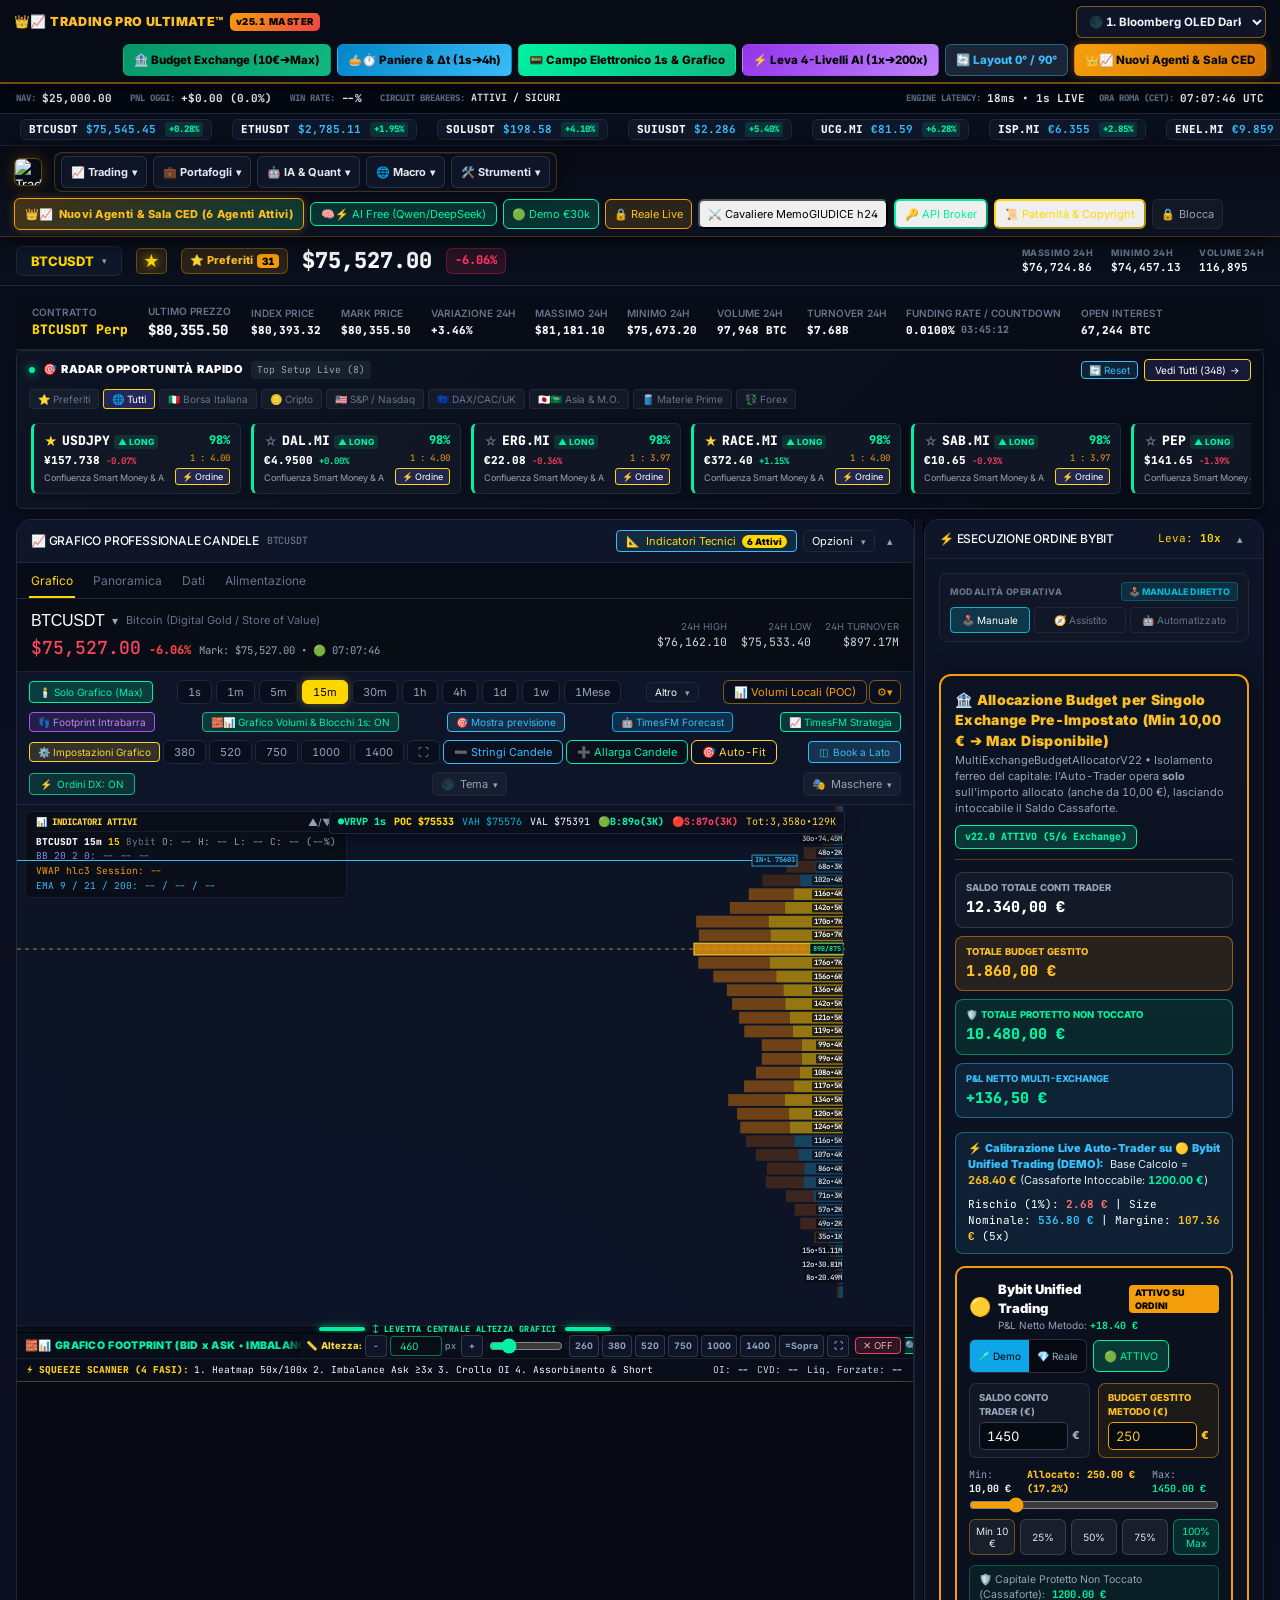
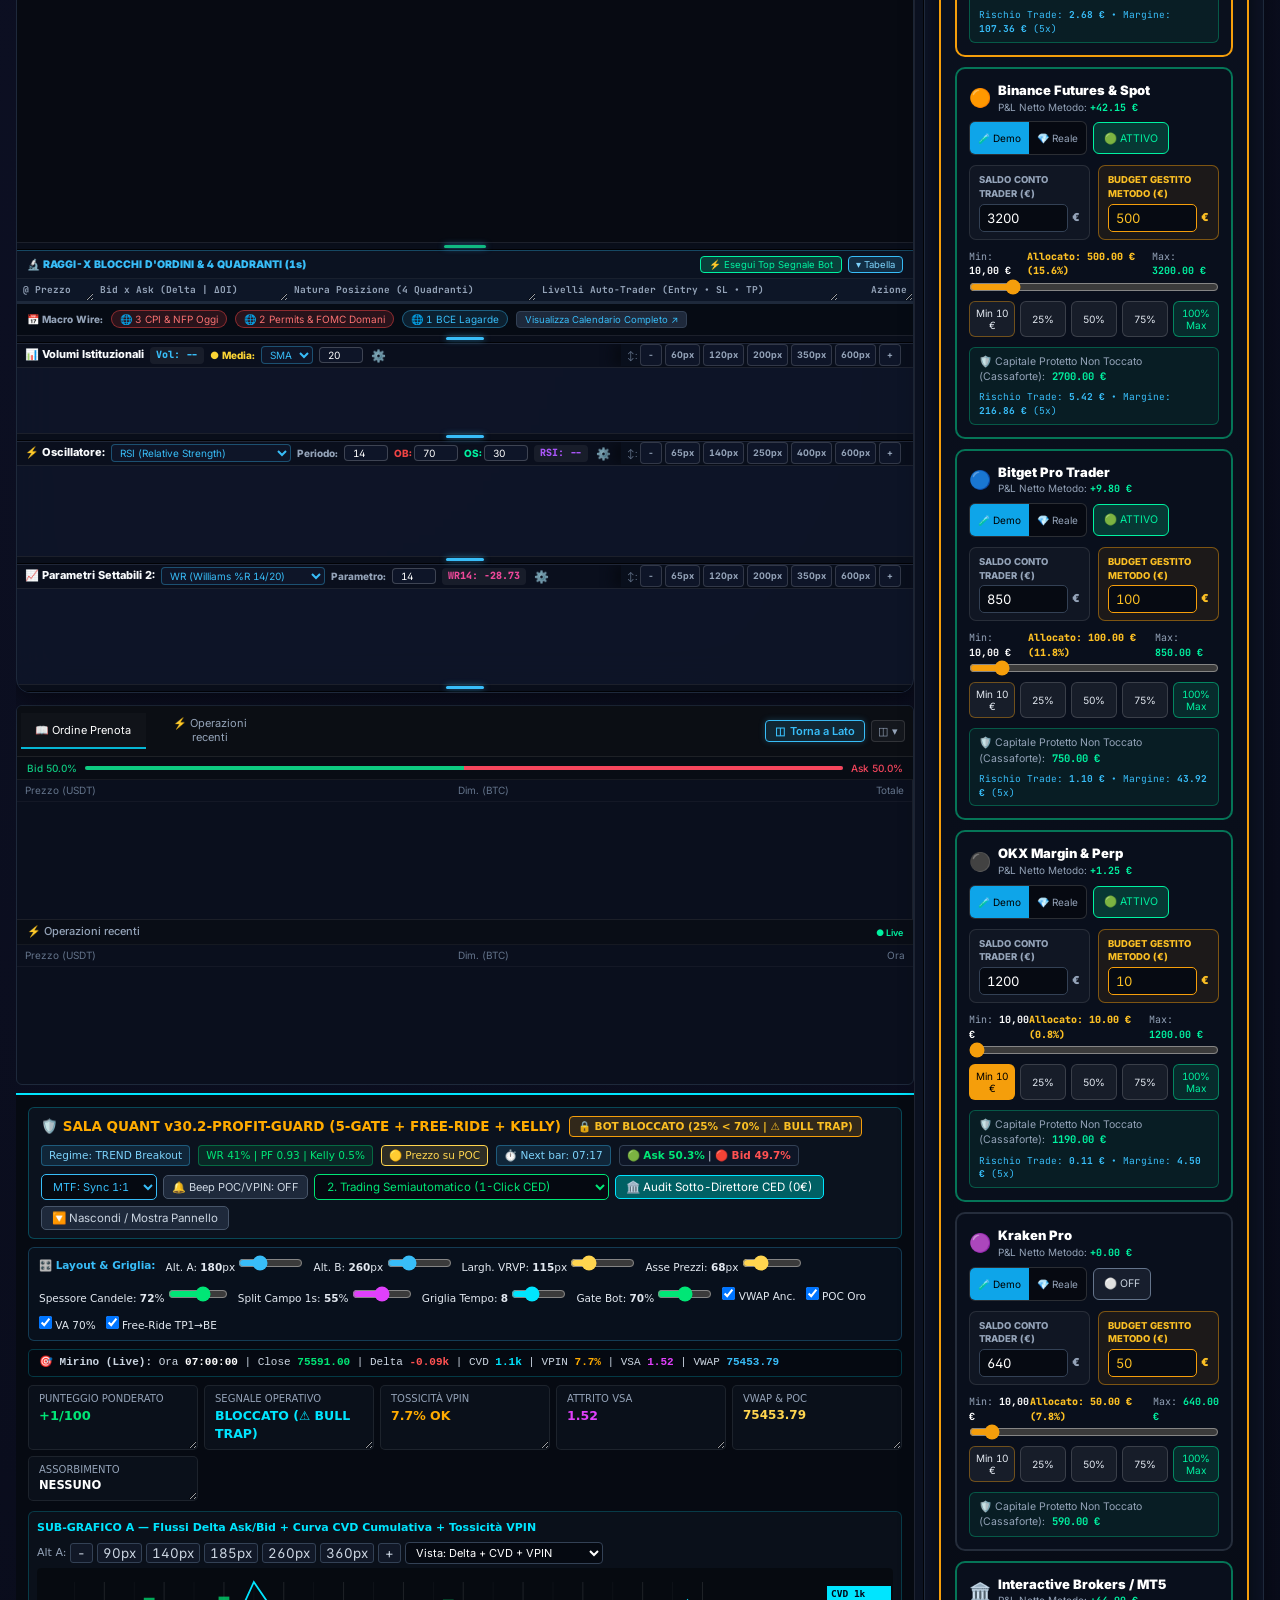
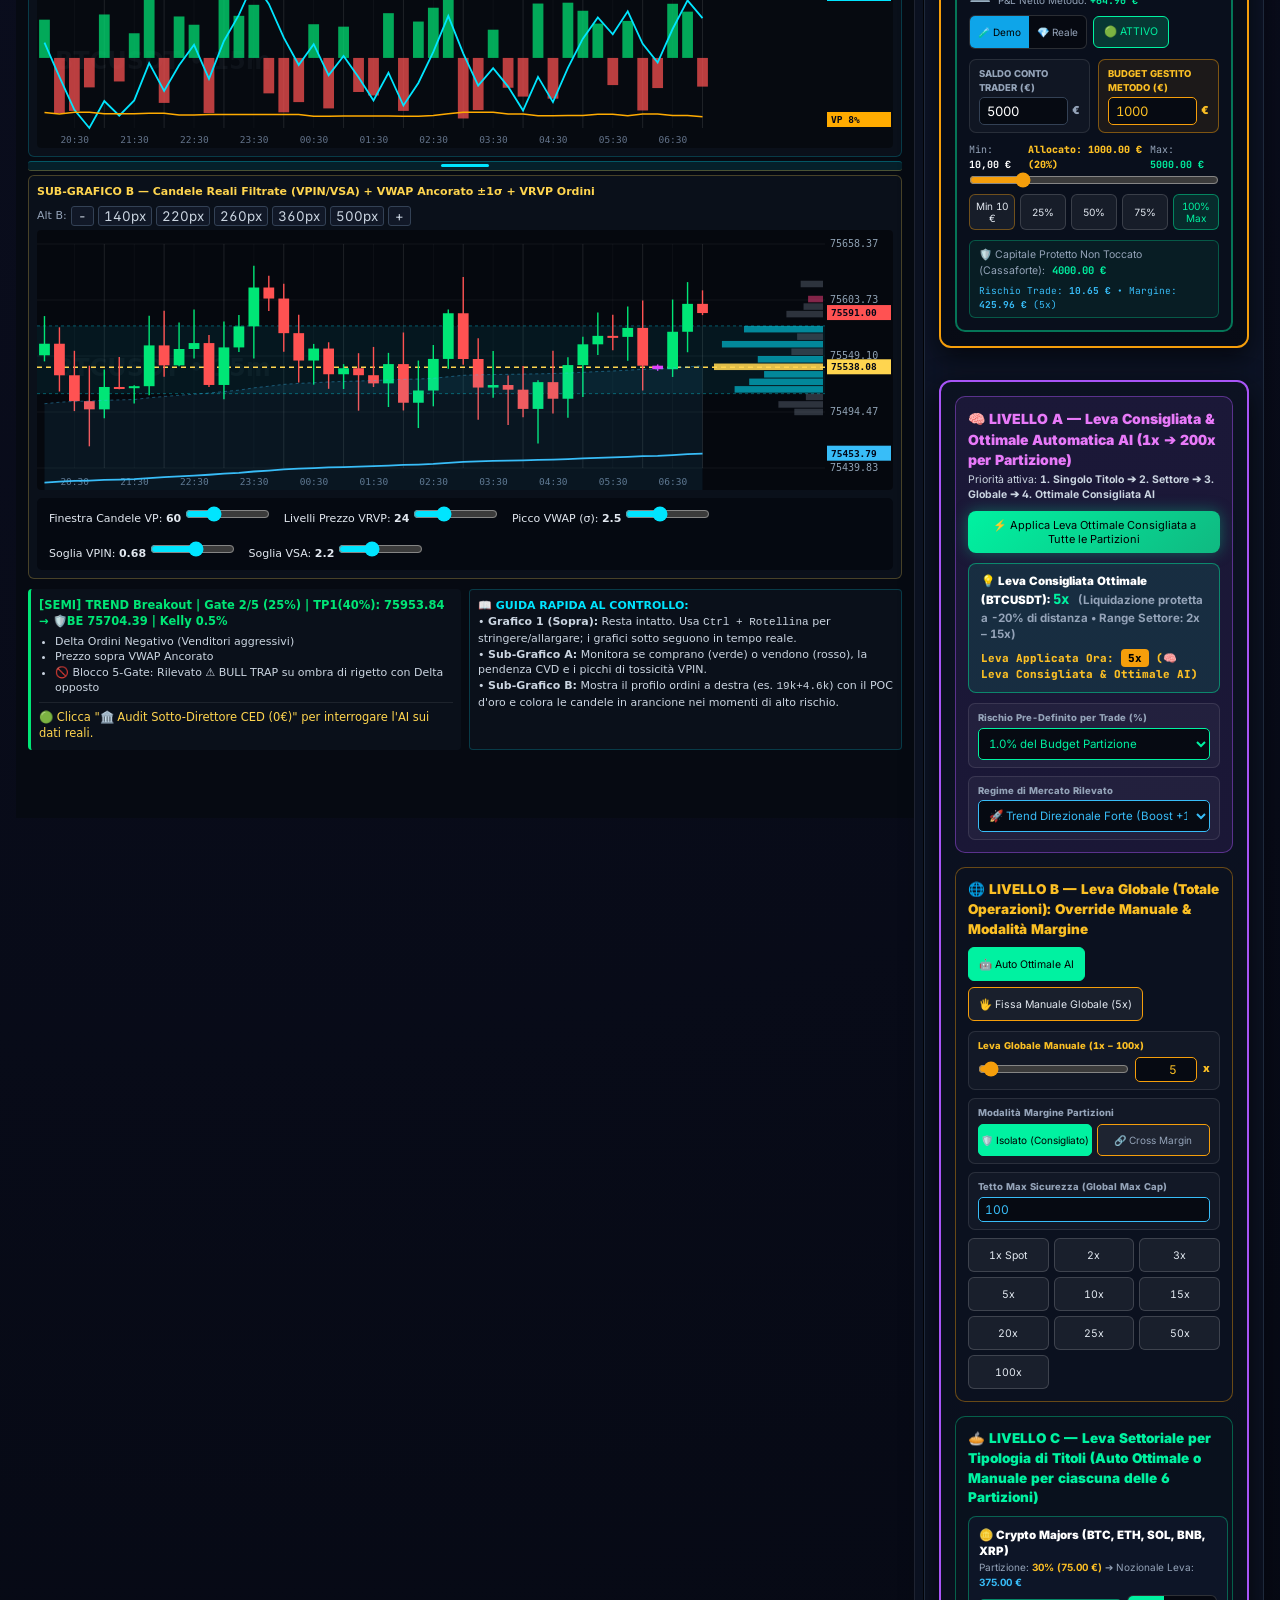
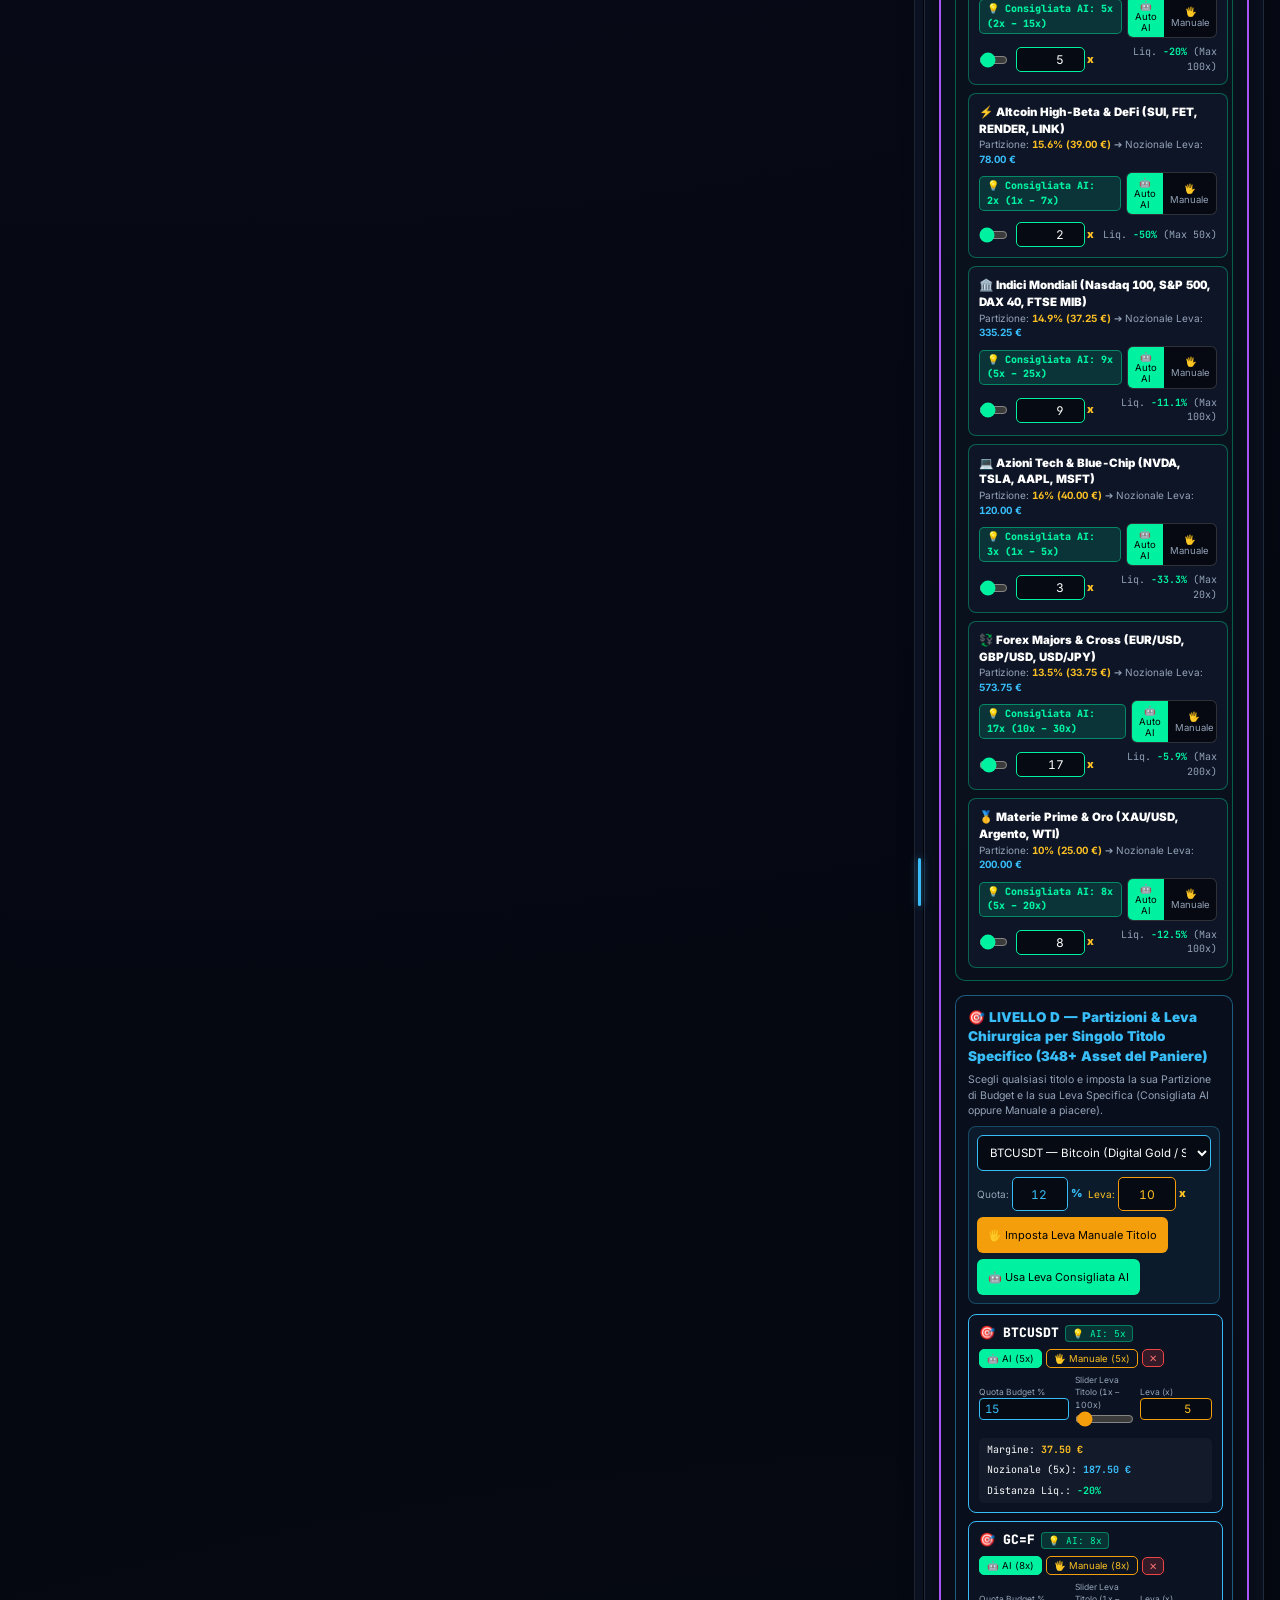
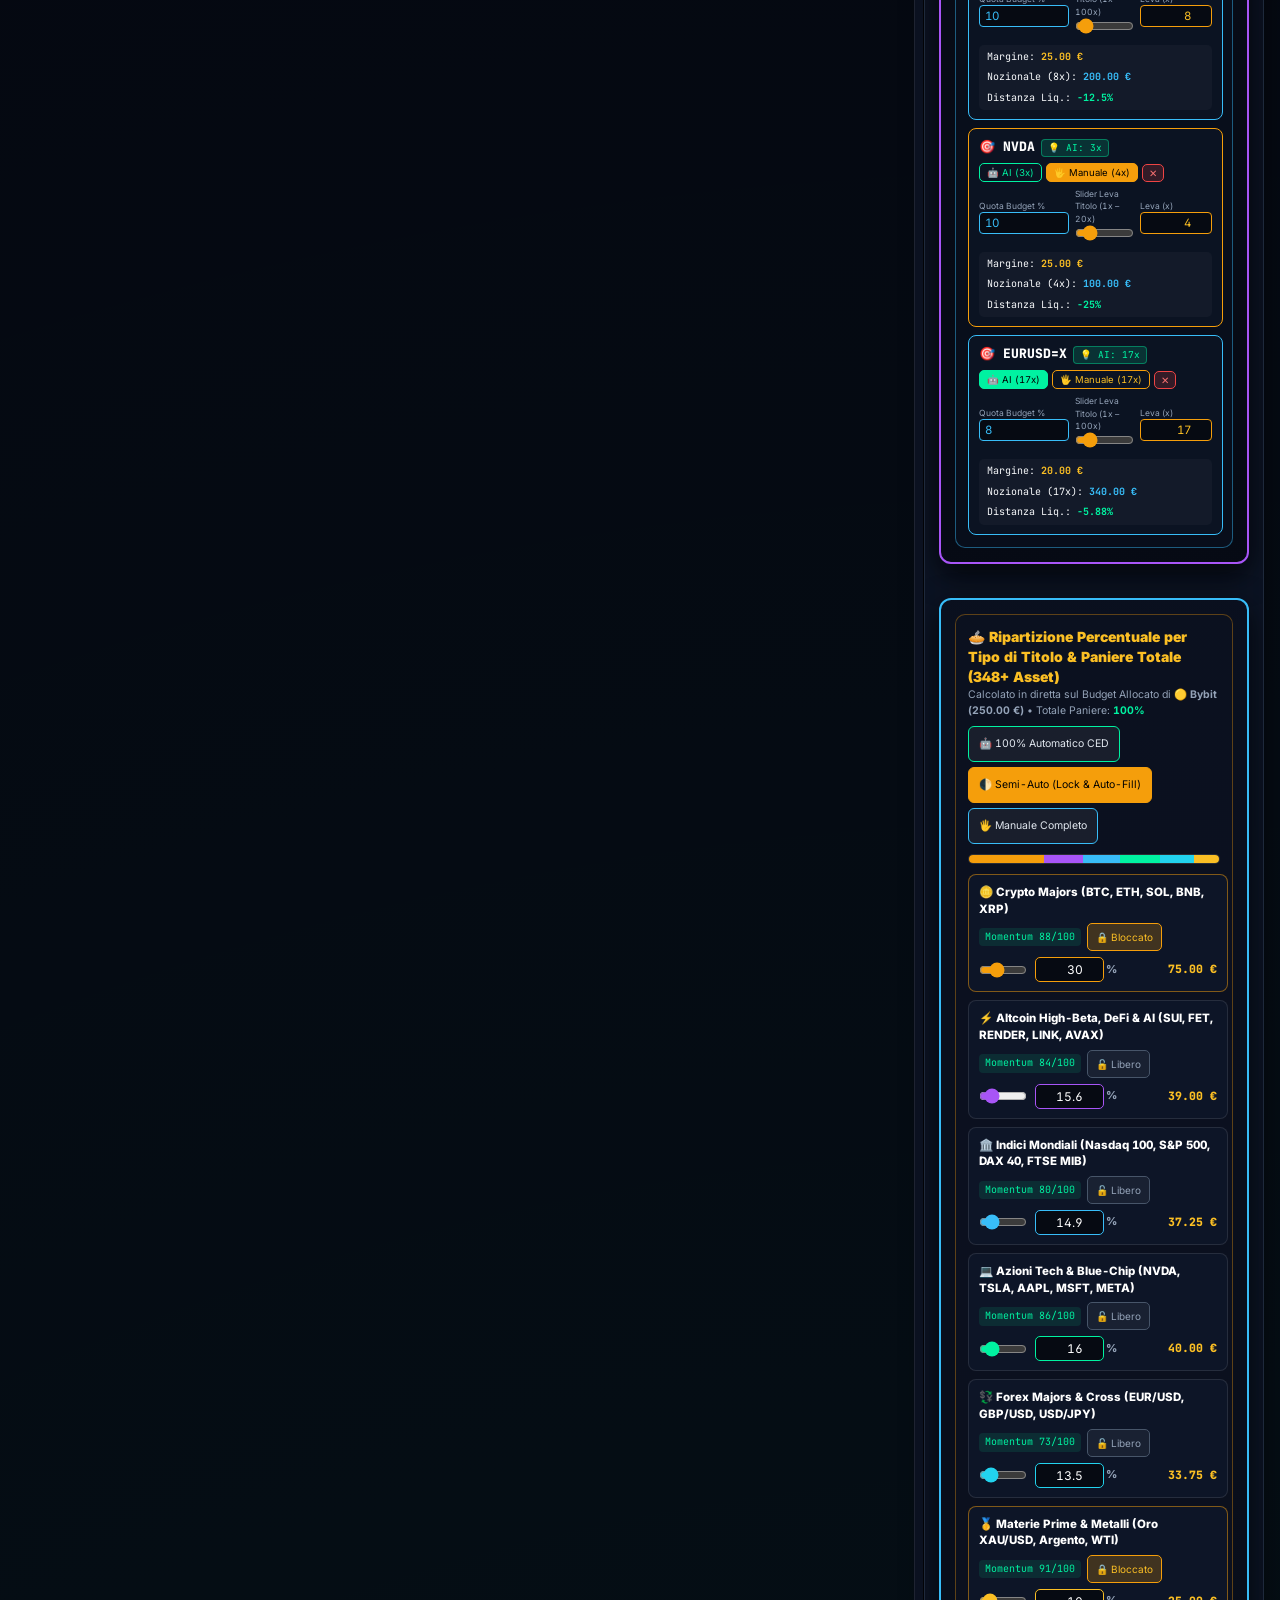
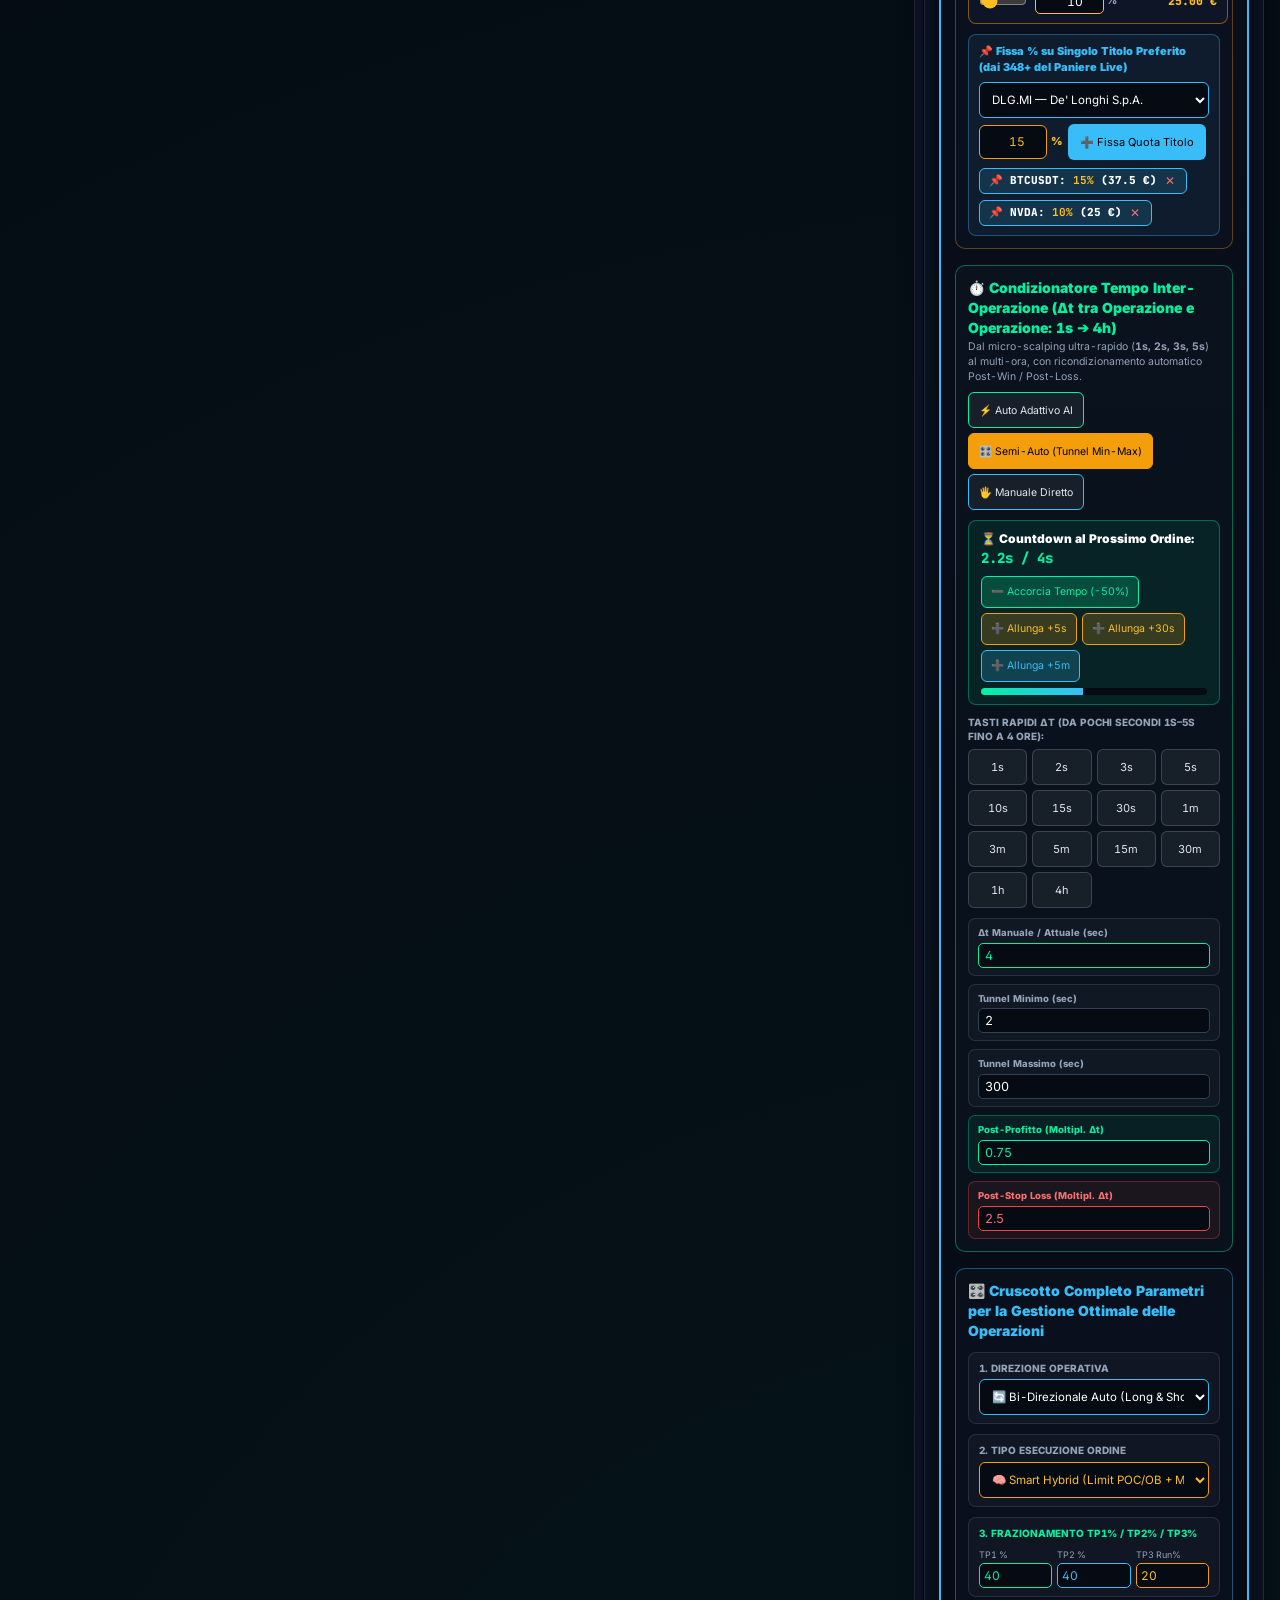
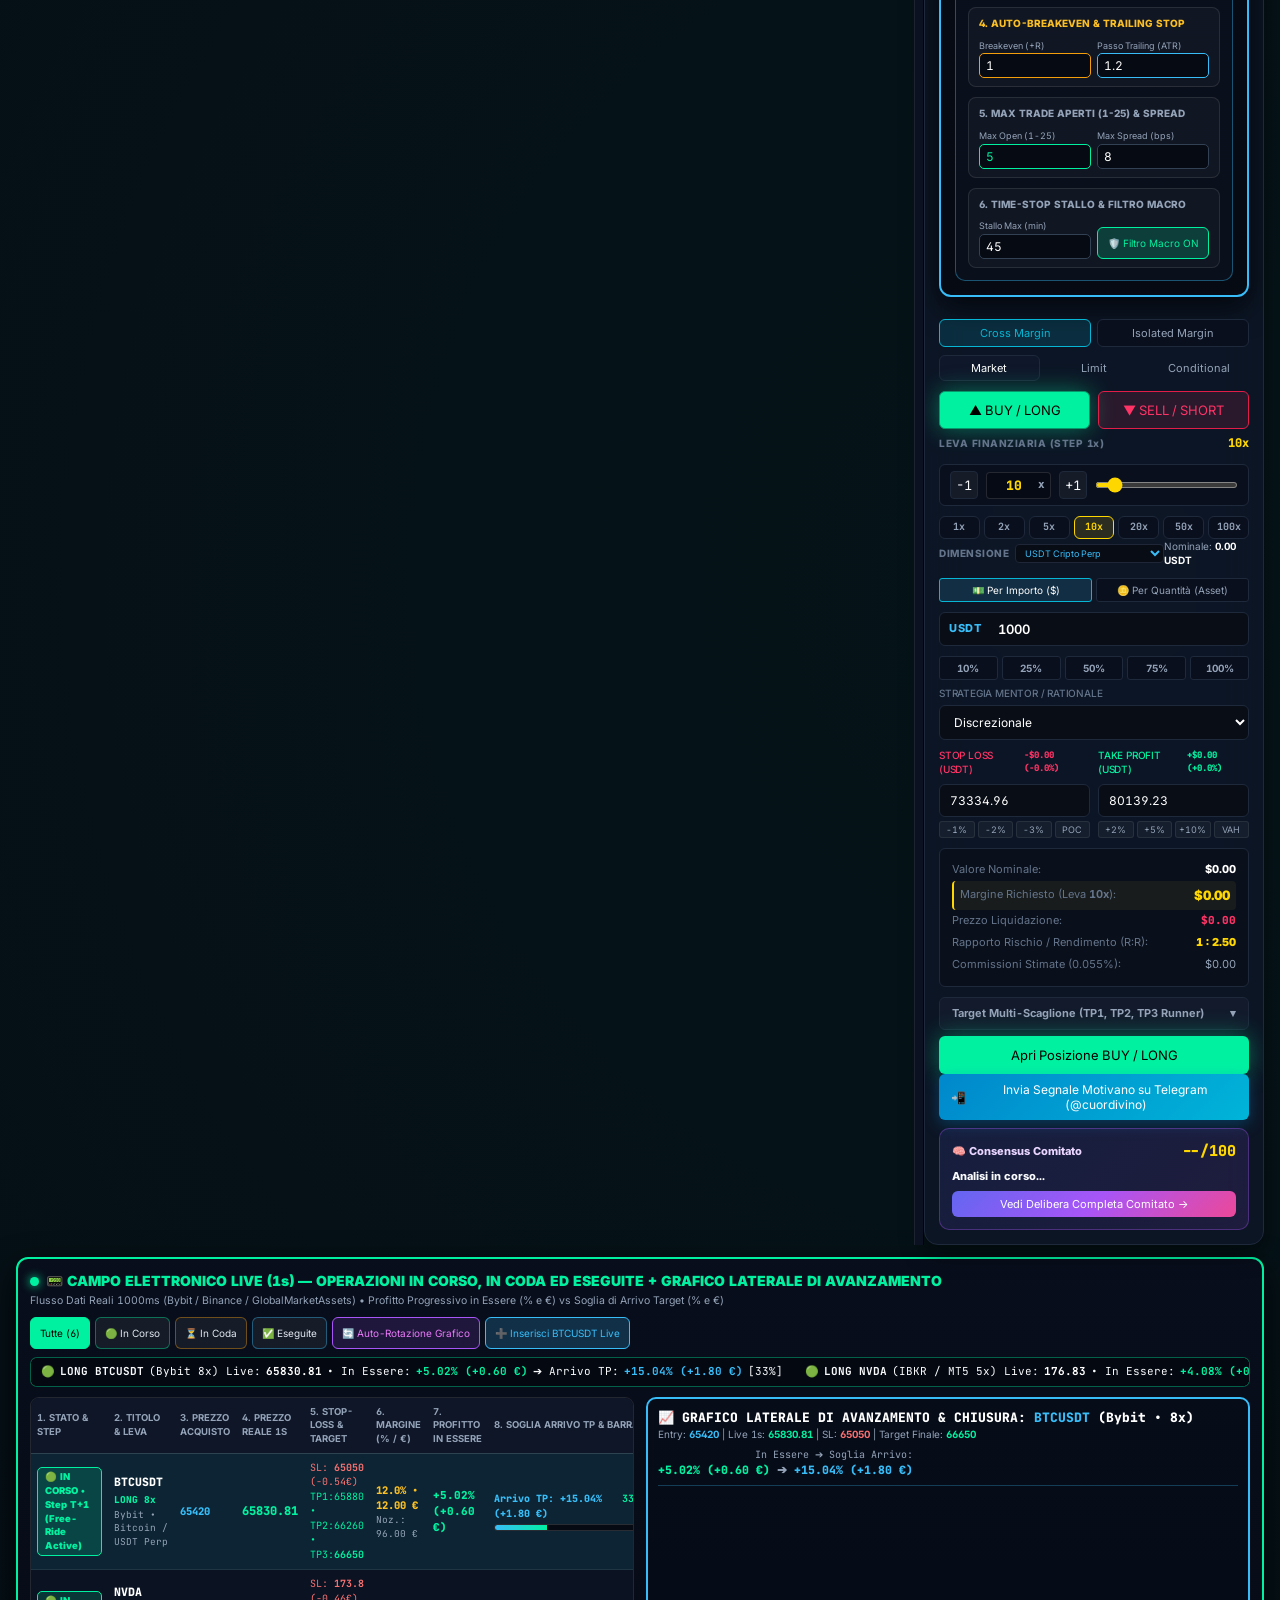
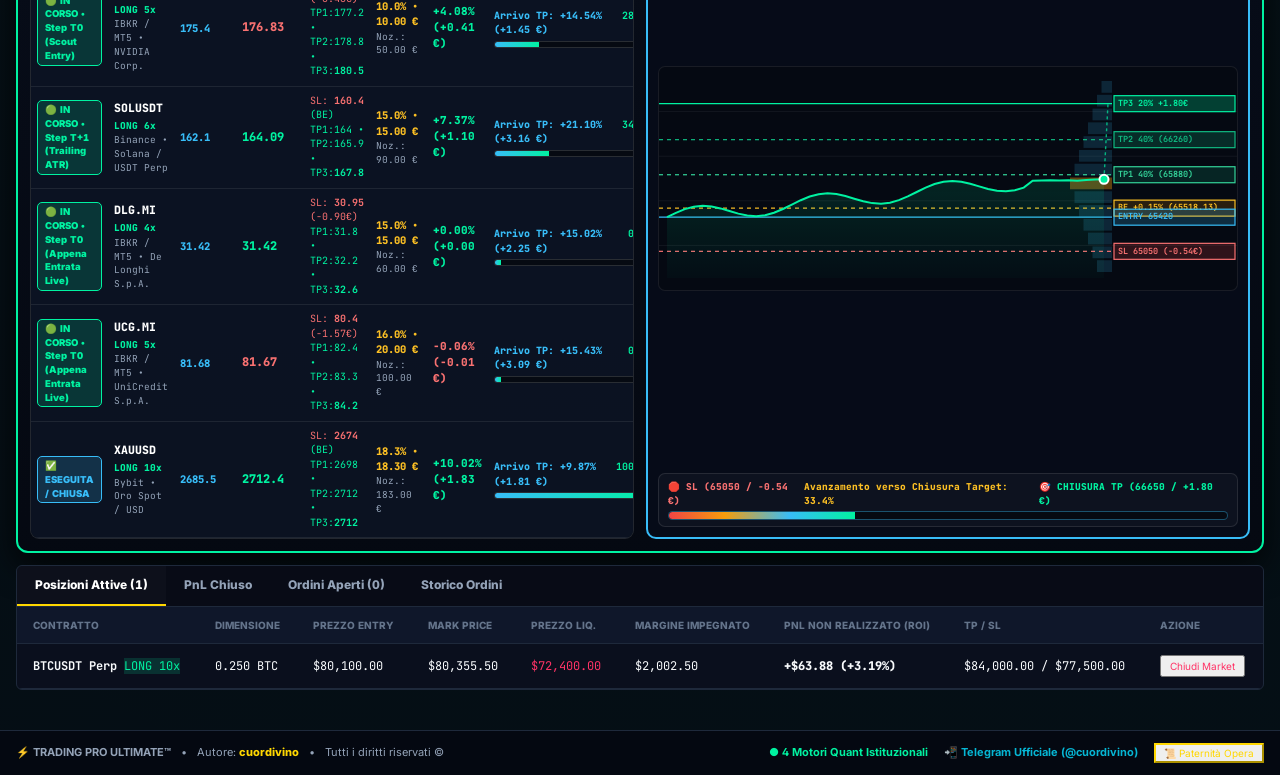
==== index.html @ c9cba276 "v30.8-zero-lag: Zero global window listeners, zero querySelectorAll, canvas alpha:false + Intersecti" ====
﻿<!DOCTYPE html>
<html lang="it">
<head>
  <meta charset="UTF-8">
  <meta name="viewport" content="width=device-width, initial-scale=1.0, maximum-scale=1.0, user-scalable=no, viewport-fit=cover">
  <title>Trading Pro Ultimate™ × cuordivino</title>
  <link rel="icon" type="image/png" sizes="512x512" href="favicon.png?v=2">
  <link rel="shortcut icon" href="favicon.ico?v=2">
  <link rel="apple-touch-icon" sizes="180x180" href="apple-touch-icon.png?v=2">
  <link rel="stylesheet" href="css/motionsites-skin.css?v=2">

  <!-- OpenGraph & Social Preview (MotionSites Cinematic) -->
  <meta property="og:title" content="Trading Pro Ultimate™ × cuordivino | Market Quantum Co-Pilot">
  <meta property="og:description" content="Piattaforma di Trading Istituzionale e Suite Quantistica con Consenso Multi-Agente IA. © La_mEnte_arDente">
  <meta property="og:image" content="og-banner-tradingpro-ultimate.png?v=2">
  <meta property="og:type" content="website">
  
  <!-- PWA & Mobile Meta Tags -->
  <meta name="apple-mobile-web-app-capable" content="yes">
  <meta name="apple-mobile-web-app-status-bar-style" content="black-translucent">
  <meta name="theme-color" content="#07090e">
  <meta name="robots" content="noindex, nofollow, noarchive, nosnippet">
  <meta name="googlebot" content="noindex, nofollow, noarchive, nosnippet">
  <meta http-equiv="Cache-Control" content="no-cache, no-store, must-revalidate">
  <meta http-equiv="Pragma" content="no-cache">
  <meta http-equiv="Expires" content="0">
  
  <!-- SAFE APP VERSION & PASSIVE CACHE PURGER (CRASH-FREE FOR SAFARI & WINDOWS 10) -->
  <script>
    (function() {
      var CURR_VERSION = '25.2.0';
      try {
        var savedVer = localStorage.getItem('TPU_APP_VERSION');
        if (savedVer !== CURR_VERSION) {
          localStorage.setItem('TPU_APP_VERSION', CURR_VERSION);
          try { sessionStorage.clear(); } catch(e){}
        }
      } catch(e) {}

      window.addEventListener('load', function() {
        if ('serviceWorker' in navigator) {
          navigator.serviceWorker.getRegistrations().then(function(regs) {
            for (var i = 0; i < regs.length; i++) {
              regs[i].unregister().catch(function(){});
            }
          }).catch(function(){});
        }
        if ('caches' in window) {
          caches.keys().then(function(names) {
            for (var i = 0; i < names.length; i++) {
              caches.delete(names[i]).catch(function(){});
            }
          }).catch(function(){});
        }
      });
    })();
  </script>

  <!-- Google Fonts: Inter & JetBrains Mono -->
  <link rel="preconnect" href="https://fonts.googleapis.com">
  <link rel="preconnect" href="https://fonts.gstatic.com" crossorigin>
  <link href="https://fonts.googleapis.com/css2?family=Inter:wght@400;500;600;700;800;900&family=JetBrains+Mono:wght@400;600;700;800&display=swap" rel="stylesheet">
  
  <!-- Lightweight Charts Standalone CDN -->
  <script src="https://unpkg.com/lightweight-charts@4.1.3/dist/lightweight-charts.standalone.production.js"></script>
  
  <!-- Terminal Stylesheet -->
  <link rel="stylesheet" href="css/terminal.css?v=29.3-chartfix">
  <link rel="stylesheet" href="css/master-suite.css?v=4">

  <link rel="stylesheet" href="css/supreme-suite.css">
  <link rel="stylesheet" href="css/portfolio.css">
  <link rel="stylesheet" href="css/news_newspaper.css">
  <link rel="stylesheet" href="css/cavaliere_memo.css">
  <link rel="stylesheet" href="css/responsive_11_rules.css?v=29.3-chartfix">
  <link rel="stylesheet" href="css/charts_3d_depth.css">
  <link rel="stylesheet" href="css/ced_v18_suite.css?v=29.3-chartfix">
</head>
<body>
  <!-- TOP MONITOR CONTROL BAR v18.0 (12 MONITOR THEMES + ERGONOMIC TOUCH-FIRST + 0°/90° LAYOUT) -->
  <div id="cbMonitorControlBarV18">
    <div class="cb-bar-left">
      <span class="cb-badge-title">👑📈 TRADING PRO ULTIMATE™</span>
      <span class="cb-badge-version">v25.1 MASTER</span>
    </div>
    <div class="cb-bar-center">
      <select id="tpuThemeSelectV18" class="cb-theme-select" onchange="window.TPUCEDMaster && window.TPUCEDMaster.applyTheme(this.value)" title="Seleziona Colore Monitor">
        <option value="1-obsidian-oled">🌑 1. Bloomberg OLED Dark</option>
        <option value="2-autocad-navy">📊 2. TradingView Navy</option>
        <option value="3-archiproducts-ivory">🏛️ 3. Financial Ivory (Chiaro)</option>
        <option value="4-sunlight-cantiere">☀️ 4. Outdoor Sole Diretto</option>
        <option value="5-studio-sage">🌲 5. Bullish Emerald Dark</option>
        <option value="6-blackrender-titanium">🔥 6. Wall Street Titanium</option>
        <option value="7-blueprint-cyan">📘 7. Quant Cyan Desk</option>
        <option value="8-luxury-burgundy">🍷 8. Hedge Fund Burgundy & Gold</option>
        <option value="9-nordic-daylight">🧊 9. Institutional Daylight</option>
        <option value="10-matrix-terminal">🟢 10. Matrix Algo Terminal</option>
        <option value="11-cyber-neon">🟣 11. DeFi Cyber Neon</option>
        <option value="12-sepia-eyecare">📜 12. Il Sole Sepia (Riposo)</option>
      </select>
      <div class="cb-swatches-wrap">
        <button type="button" class="cb-swatch-btn active" data-theme="1-obsidian-oled" style="background:#060913; border-color:#f59e0b;" onclick="window.TPUCEDMaster && window.TPUCEDMaster.applyTheme('1-obsidian-oled')" title="Bloomberg OLED Dark">🌑</button>
        <button type="button" class="cb-swatch-btn" data-theme="2-autocad-navy" style="background:#071326; border-color:#00f5d4;" onclick="window.TPUCEDMaster && window.TPUCEDMaster.applyTheme('2-autocad-navy')" title="TradingView Navy">📊</button>
        <button type="button" class="cb-swatch-btn" data-theme="3-archiproducts-ivory" style="background:#f6f3ec; border-color:#b45309;" onclick="window.TPUCEDMaster && window.TPUCEDMaster.applyTheme('3-archiproducts-ivory')" title="Financial Ivory">🏛️</button>
        <button type="button" class="cb-swatch-btn" data-theme="4-sunlight-cantiere" style="background:#ffffff; border-color:#000000;" onclick="window.TPUCEDMaster && window.TPUCEDMaster.applyTheme('4-sunlight-cantiere')" title="Outdoor Sole Diretto">☀️</button>
        <button type="button" class="cb-swatch-btn" data-theme="5-studio-sage" style="background:#091917; border-color:#10b981;" onclick="window.TPUCEDMaster && window.TPUCEDMaster.applyTheme('5-studio-sage')" title="Bullish Emerald Dark">🌲</button>
        <button type="button" class="cb-swatch-btn" data-theme="6-blackrender-titanium" style="background:#121214; border-color:#ff6b00;" onclick="window.TPUCEDMaster && window.TPUCEDMaster.applyTheme('6-blackrender-titanium')" title="Wall Street Titanium">🔥</button>
        <button type="button" class="cb-swatch-btn" data-theme="7-blueprint-cyan" style="background:#002b49; border-color:#38bdf8;" onclick="window.TPUCEDMaster && window.TPUCEDMaster.applyTheme('7-blueprint-cyan')" title="Quant Cyan Desk">📘</button>
        <button type="button" class="cb-swatch-btn" data-theme="8-luxury-burgundy" style="background:#1a0910; border-color:#fcd34d;" onclick="window.TPUCEDMaster && window.TPUCEDMaster.applyTheme('8-luxury-burgundy')" title="Hedge Fund Burgundy">🍷</button>
        <button type="button" class="cb-swatch-btn" data-theme="9-nordic-daylight" style="background:#e2e8f0; border-color:#1d4ed8;" onclick="window.TPUCEDMaster && window.TPUCEDMaster.applyTheme('9-nordic-daylight')" title="Institutional Daylight">🧊</button>
        <button type="button" class="cb-swatch-btn" data-theme="10-matrix-terminal" style="background:#020b05; border-color:#22c55e;" onclick="window.TPUCEDMaster && window.TPUCEDMaster.applyTheme('10-matrix-terminal')" title="Matrix Algo Terminal">🟢</button>
        <button type="button" class="cb-swatch-btn" data-theme="11-cyber-neon" style="background:#0d051a; border-color:#e879f9;" onclick="window.TPUCEDMaster && window.TPUCEDMaster.applyTheme('11-cyber-neon')" title="DeFi Cyber Neon">🟣</button>
        <button type="button" class="cb-swatch-btn" data-theme="12-sepia-eyecare" style="background:#f3ead6; border-color:#9a3412;" onclick="window.TPUCEDMaster && window.TPUCEDMaster.applyTheme('12-sepia-eyecare')" title="Il Sole Sepia">📜</button>
      </div>
    </div>
    <div class="cb-bar-right">
      <button type="button" class="cb-btn" style="background:linear-gradient(135deg,#059669,#10b981); color:#000; font-weight:900; border:1px solid #34d399;" onclick="window.MultiExchangeAllocator && window.MultiExchangeAllocator.openModal()" title="Allocazione Budget per Singolo Exchange Pre-Impostato (Min 10,00 € ➔ Max Disponibile)">
        🏦 Budget Exchange (10€➔Max)
      </button>
      <button type="button" class="cb-btn" style="background:linear-gradient(135deg,#0284c7,#38bdf8); color:#000; font-weight:900; border:1px solid #7dd3fc;" onclick="window.BasketTimingEngineV23 && window.BasketTimingEngineV23.openModal()" title="Ripartizione % Paniere 348+ Titoli & Condizionatore Tempo Inter-Operazione (1s➔4h)">
        🥧⏱️ Paniere &amp; Δt (1s➔4h)
      </button>
      <button type="button" class="cb-btn" style="background:linear-gradient(135deg,#00f2a1,#10b981); color:#000; font-weight:900; border:1px solid #34d399;" onclick="window.RealTimeLedgerV25 && window.RealTimeLedgerV25.openModal()" title="Campo Elettronico 1s (In Corso, In Coda, Eseguite) + Grafico Laterale di Avanzamento">
        📟 Campo Elettronico 1s &amp; Grafico
      </button>
      <button type="button" class="cb-btn" style="background:linear-gradient(135deg,#9333ea,#c084fc); color:#000; font-weight:900; border:1px solid #e879f9;" onclick="window.LeverageMatrixV24 && window.LeverageMatrixV24.openModal()" title="Matrice Gerarchica Leva a 4 Livelli (Ottimale AI / Globale / Settoriale / Singolo Titolo)">
        ⚡ Leva 4-Livelli AI (1x➔200x)
      </button>
      <button type="button" id="btnLayoutToggleV18" class="cb-btn cb-btn-layout" onclick="window.TPUCEDMaster && window.TPUCEDMaster.toggleOrientationLayout()" title="Cambia layout 0° Dritto / 90° Split-Screen">
        🔄 Layout 0° / 90°
      </button>
      <button type="button" class="cb-btn cb-btn-ced" onclick="switchMainTab('tab-ced-command-room')" title="Apri Sala Comando CED e 6 Agenti">
        👑📈 Nuovi Agenti & Sala CED
      </button>
    </div>
  </div>


  <!-- GATEKEEPER SECURITY OVERLAY (PROTEZIONE ACCESSO CON PASSWORD) -->
  <div id="terminal-gatekeeper" class="gatekeeper-overlay" style="display:none !important;">
    <div class="gatekeeper-card">
      <div id="gk-institutional-logo" style="text-align:center; margin-bottom:18px;">
        <img src="assets/tradingpro_institutional_logo.jpg" alt="Trading Pro Ultimate Institutional Logo" style="width:100%; max-width:280px; border-radius:10px; border:1px solid rgba(245,158,11,0.35); box-shadow:0 8px 24px rgba(0,0,0,0.6), 0 0 20px rgba(245,158,11,0.25);">
      </div>
      <div class="gatekeeper-shield-icon">
        <div class="shield-halo"></div>
        <span>🔒</span>
      </div>

      <div class="gatekeeper-brand">
        <div class="gk-title">TRADING PRO <span class="accent-pro">ULTIMATE™</span></div>
        <div class="gk-author">© by cuordivino — Accesso Riservato</div>
      </div>

      <div class="gk-badge">TERMINALE AD ACCESSO PROTETTO</div>

      <p class="gk-desc">
        Questa piattaforma contiene algoritmi quantitativi proprietari, motori di trading e comitati decisionali riservati. Inserisci la password di autorizzazione fornita dall'amministratore per accedere.
      </p>

      <div class="gk-form">
        <div class="gk-input-wrapper">
          <input type="password" id="gatekeeper-pwd" class="gk-input" placeholder="Inserisci Password di Accesso..." autofocus onkeydown="if(event.key==='Enter') verifyTerminalPassword()">
          <button type="button" class="gk-eye-btn" onclick="toggleGatekeeperPwdVisibility()" title="Mostra/Nascondi Password">👁️</button>
        </div>

        <div class="gk-remember-row">
          <label class="gk-checkbox-label">
            <input type="checkbox" id="gk-remember-device" checked>
            <span>Ricorda questo dispositivo (7 giorni)</span>
          </label>
        </div>

        <div id="gk-error-msg" class="gk-error-banner" style="display:none;">
          ⚠️ Accesso Negato: Password non valida o non autorizzata.
        </div>

        <button type="button" class="gk-submit-btn" onclick="verifyTerminalPassword()">
          <span>Sblocca Terminale Quantitativo</span>
          <span>→</span>
        </button>

        <div class="gk-footer-note">
          Richiesta credenziali: Contattare <b>@cuordivino</b> su Telegram
        </div>
      </div>
    </div>
  </div>

  <!-- TOP INSTITUTIONAL TELEMETRY BAR -->
  <div class="top-telemetry-bar">
    <div class="telemetry-left">
      <div class="tele-metric">
        <span class="lbl">NAV:</span>
        <span class="val" id="tele-nav-val">$25,000.00</span>
      </div>
      <div class="tele-metric">
        <span class="lbl">PnL Oggi:</span>
        <span class="val text-green" id="tele-pnl-val">+$0.00 (0.0%)</span>
      </div>
      <div class="tele-metric">
        <span class="lbl">Win Rate:</span>
        <span class="val text-accent" id="tele-winrate-val">--%</span>
      </div>
      <div class="tele-metric">
        <span class="lbl">Circuit Breakers:</span>
        <span class="val text-green" style="font-size:10px">ATTIVI / SICURI</span>
      </div>
    </div>

    <div class="telemetry-right" style="display:flex; align-items:center; gap:14px;">
      <div class="tele-metric">
        <span class="lbl">Engine Latency:</span>
        <span class="val text-green" id="tele-latency-val">24ms</span>
      </div>
      <div class="tele-metric">
        <span class="lbl">Ora Roma (CET):</span>
        <span class="val text-green" id="tele-clock-val" style="font-weight:700">--:--:--</span>
      </div>
    </div>
  </div>

  <!-- TICKER MARQUEE TAPE -->
  <div class="ticker-tape-wrapper">
    <div class="ticker-tape-track" id="ticker-tape-container">
      <!-- Injected via app.js -->
    </div>
  </div>

  <!-- NAVIGATION HEADER -->
  <header class="terminal-header">
    <div class="brand-box" onclick="switchMainTab('tab-terminal')">
      <img src="assets/tradingpro_institutional_logo.jpg" alt="Trading Pro Ultimate Logo" class="institutional-site-logo">
      <div class="brand-text-wrap">
        <div class="brand-title">
          <span>⚡ TRADING<span class="accent-pro">PRO</span> ULTIMATE™</span>
          <span class="brand-author-badge">© by cuordivino</span>
        </div>
        <div class="brand-subtitle">
          TUTTI I DIRITTI RISERVATI • QUANT INSTITUTIONAL TERMINAL
        </div>
      </div>
    </div>

    <!-- CATEGORIZED CHAPTERS DROPDOWN NAVIGATION ("MENU A TENDINE DEI CAPITOLI") -->
    <nav class="chapters-nav-desktop">
      <!-- 1. Trading & Terminale -->
      <div class="chapter-dropdown">
        <button class="chapter-dropdown-btn" type="button">
          <span>📈 Trading</span>
          <span class="chevron">▾</span>
        </button>
        <div class="chapter-dropdown-menu">
          <button class="chapter-dropdown-item active" onclick="switchMainTab('tab-terminal')">📈 Terminale Principale &amp; Candele</button>
          <button class="chapter-dropdown-item" onclick="switchMainTab('tab-sizer')">📐 Position Sizer &amp; Calcolatore Rischio</button>
          <button class="chapter-dropdown-item" onclick="if(window.ApiManager) ApiManager.openModal()">🔑 Connettori API Broker (Fineco/IBKR/Bybit)</button>
        </div>
      </div>

      <!-- 2. Portafoglio & Conti -->
      <div class="chapter-dropdown">
        <button class="chapter-dropdown-btn" type="button" style="border-color:rgba(0,242,161,0.4); color:#00f2a1;">
          <span>💼 Portafogli</span>
          <span class="chevron">▾</span>
        </button>
        <div class="chapter-dropdown-menu">
          <button class="chapter-dropdown-item" onclick="switchMainTab('tab-portfolio-manager'); if(window.PortfolioEngine) PortfolioEngine.renderPortfolioSector();">💼 Gestione Portafoglio (Demo €30k &amp; Reale)</button>
          <button class="chapter-dropdown-item" onclick="switchMainTab('tab-model-portfolios')">📊 Portafogli Modello &amp; Gestiti (IA)</button>
          <button class="chapter-dropdown-item" onclick="if(window.PortfolioEngine) PortfolioEngine.openPortfolioSector('demo')">🟢 Conto Demo Istituzionale €30,000</button>
          <button class="chapter-dropdown-item" onclick="if(window.PortfolioEngine) PortfolioEngine.openPortfolioSector('live')">🔒 Conto Reale Multi-Broker Live</button>
        </div>
      </div>

      <!-- 3. Intelligenza Artificiale & Quant -->
      <div class="chapter-dropdown">
        <button class="chapter-dropdown-btn" type="button" style="border-color:rgba(245,158,11,0.4); color:#fbbf24;">
          <span>🤖 IA &amp; Quant</span>
          <span class="chevron">▾</span>
        </button>
        <div class="chapter-dropdown-menu">
          <button class="chapter-dropdown-item" onclick="if(window.CavaliereMemoEngine) CavaliereMemoEngine.openModal();" style="color:#fbbf24; font-weight:800;">⚔️ Cavaliere Memo (Giudice Attivo h24)</button>
          <button class="chapter-dropdown-item" onclick="switchMainTab('tab-marketing-erp')" style="color:#fbbf24; font-weight:800;">📈 Apex-CEO IA &amp; Marketing ERP</button>
          <button class="chapter-dropdown-item" onclick="switchMainTab('tab-supreme-suite')">🤖 Supreme Suite &amp; 5 Agenti Autonomi</button>
          <button class="chapter-dropdown-item" onclick="if(window.TimesFMEngine) TimesFMEngine.openStrategyModal()">⚡ Google TimesFM Forecast &amp; Strategia</button>
          <button class="chapter-dropdown-item" onclick="switchMainTab('tab-casario-quant')">⚡ Suite Quantaste Casario Completa</button>
          <button class="chapter-dropdown-item" onclick="switchMainTab('tab-quant')">🤖 4 Motori Quant Istituzionali</button>
        </div>
      </div>

      <!-- 4. Macro Intelligence & Screener -->
      <div class="chapter-dropdown">
        <button class="chapter-dropdown-btn" type="button" style="border-color:rgba(56,189,248,0.4); color:#38bdf8;">
          <span>🌐 Macro</span>
          <span class="chevron">▾</span>
        </button>
        <div class="chapter-dropdown-menu">
          <button class="chapter-dropdown-item" onclick="switchMainTab('tab-macro-radar')">🌐 Panoramica Macro &amp; Radar Screener</button>
          <button class="chapter-dropdown-item" onclick="switchMainTab('tab-scanner')">🎯 Radar Opportunità Rapido</button>
          <button class="chapter-dropdown-item" onclick="switchMainTab('tab-consensus')">🧠 Comitato Investitori IA</button>
          <button class="chapter-dropdown-item" onclick="switchMainTab('tab-rotation')">🔄 Rotazione Settoriale</button>
          <button class="chapter-dropdown-item" onclick="switchMainTab('tab-optimal')">🎯 Posizioni Ottimali &amp; Auto-Pilot</button>
        </div>
      </div>

      <!-- 5. Strumenti & Registri -->
      <div class="chapter-dropdown">
        <button class="chapter-dropdown-btn" type="button">
          <span>🛠️ Strumenti</span>
          <span class="chevron">▾</span>
        </button>
        <div class="chapter-dropdown-menu">
          <button class="chapter-dropdown-item" onclick="switchMainTab('tab-hub')">📚 Hub 63 Skills Quant</button>
          <button class="chapter-dropdown-item" onclick="switchMainTab('tab-journal')">📓 Diario di Trading &amp; Journal</button>
          <button class="chapter-dropdown-item" onclick="switchMainTab('tab-alerts')">🔔 Allarmi Istituzionali</button>
          <button class="chapter-dropdown-item" onclick="switchMainTab('tab-chat')">💬 Chat Grandi Maestri</button>
          <button class="chapter-dropdown-item" onclick="openCopyrightModal()">📜 Paternità, Copyright &amp; Marchi</button>
          <button class="chapter-dropdown-item" onclick="switchMainTab('tab-settings')">⚙️ Impostazioni Terminale</button>
        </div>
      </div>
    </nav>

    <!-- MAIN NAV TABS -->
    <nav class="nav-tabs-container">
      <button class="tab-nav-btn active" data-tab="tab-terminal" onclick="switchMainTab('tab-terminal', this)">
        <span>📈</span> Terminale
      </button>
      <button class="tab-nav-btn ai-glow highlight-portfolio-nav" data-tab="tab-portfolio-manager" onclick="switchMainTab('tab-portfolio-manager', this); if(window.PortfolioEngine) PortfolioEngine.renderPortfolioSector();" style="border-color:#00f2a1; color:#00f2a1; font-weight:800; background:rgba(0, 242, 161, 0.15); box-shadow:0 0 14px rgba(0, 242, 161, 0.4);">
        <span>💼</span> Gestione Portafoglio (Demo & Reale)
      </button>
      <button class="tab-nav-btn ai-glow highlight-portfolio-nav" data-tab="tab-supreme-suite" onclick="switchMainTab('tab-supreme-suite', this)" style="border-color:#f59e0b; color:#fbbf24; font-weight:800; background:rgba(245, 158, 11, 0.14); box-shadow:0 0 12px rgba(245, 158, 11, 0.35);">
        <span>🤖</span> Supreme Suite & 5 Agenti IA
      </button>
            <button class="tab-nav-btn ai-glow highlight-portfolio-nav" data-tab="tab-market-quantum" onclick="switchMainTab('tab-market-quantum', this); if(window.MarketQuantumEngine) MarketQuantumEngine.renderCockpit();" style="border-color:#06b6d4; color:#06b6d4; font-weight:800; background:rgba(6, 182, 212, 0.12); box-shadow:0 0 12px rgba(6, 182, 212, 0.35);">
        <span>⚡</span> Market Quantum Co-Pilot
      </button>
<button class="tab-nav-btn ai-glow highlight-portfolio-nav" data-tab="tab-model-portfolios" onclick="switchMainTab('tab-model-portfolios', this)" style="border-color:#38bdf8; color:#38bdf8; font-weight:800; background:rgba(56, 189, 248, 0.12); box-shadow:0 0 12px rgba(56, 189, 248, 0.35);">
        <span>💼</span> Portafogli Gestiti & Modello (IA)
      </button>
      <button class="tab-nav-btn ai-glow" data-tab="tab-macro-radar" onclick="switchMainTab('tab-macro-radar', this)" style="border-color:#00f2a1; color:#00f2a1; font-weight:800;">
        <span>🌐</span> Panoramica Macro & Radar
      </button>
      <button class="tab-nav-btn ai-glow" data-tab="tab-scanner" onclick="switchMainTab('tab-scanner', this); if(window.OpportunityScanner) OpportunityScanner.renderScannerTab();">
        <span>🎯</span> Radar Opportunità
      </button>
      <button class="tab-nav-btn ai-glow" data-tab="tab-consensus" onclick="switchMainTab('tab-consensus', this)">
        <span>🧠</span> Comitato Investitori
      </button>
      <button class="tab-nav-btn ai-glow" data-tab="tab-casario-quant" onclick="switchMainTab('tab-casario-quant', this); if(window.CasarioQuantEngine) CasarioQuantEngine.renderUI();">
        <span>⚡</span> Suite Quantaste Completa
      </button>
      <button class="tab-nav-btn" data-tab="tab-quant" onclick="switchMainTab('tab-quant', this); if(window.QuantEngines) QuantEngines.renderQuantEnginesTab();">
        <span>🤖</span> Motori Quant (4)
      </button>
      <button class="tab-nav-btn ai-glow" data-tab="tab-rotation" onclick="switchMainTab('tab-rotation', this); if(window.SectorRotation) SectorRotation.renderSectorRotationTab();">
        <span>🌐</span> Rotazione Settoriale
      </button>
      <button class="tab-nav-btn ai-glow" data-tab="tab-optimal" onclick="switchMainTab('tab-optimal', this); if(window.OptimalEngine) OptimalEngine.renderOptimalUI();">
        <span>🎯</span> Posizioni Ottimali & Auto-Pilot
      </button>
      <button class="tab-nav-btn" data-tab="tab-chat" onclick="switchMainTab('tab-chat', this)">
        <span>💬</span> Chat Grandi Maestri
      </button>
      <button class="tab-nav-btn" data-tab="tab-hub" onclick="switchMainTab('tab-hub', this)">
        <span>📚</span> Hub 63 Skills
      </button>
      <button class="tab-nav-btn" data-tab="tab-sizer" onclick="switchMainTab('tab-sizer', this)">
        <span>📐</span> Position Sizer
      </button>
      <button class="tab-nav-btn" data-tab="tab-journal" onclick="switchMainTab('tab-journal', this)">
        <span>📓</span> Diario Trading
      </button>
      <button class="tab-nav-btn" data-tab="tab-alerts" onclick="switchMainTab('tab-alerts', this)">
        <span>🔔</span> Allarmi
      </button>
      <button class="tab-nav-btn" data-tab="tab-settings" onclick="switchMainTab('tab-settings', this)">
        <span>⚙️</span> Impostazioni
      </button>
    </nav>

    <!-- RIGHT STATUS ACTIONS -->
    <div class="header-right-actions">
      <button id="btn-top-ced-v18" class="btn-ced-glow" type="button" onclick="switchMainTab('tab-ced-command-room')" title="Apri Sala Comando Sotto-Direttore CED & 6 Agenti Quantitativi">
        <span>👑📈</span> <span>Nuovi Agenti & Sala CED (6 Agenti Attivi)</span>
      </button>
      <button id="btn-top-free-llm-v285" type="button" onclick="if(window.FreeLLMRouterV285) FreeLLMRouterV285.openModal()" title="Configura API Key gratuita OpenRouter (DeepSeek R1/V3 + Qwen 32B :free)" style="padding:4px 10px; font-size:11px; border-radius:6px; font-weight:900; cursor:pointer; background:rgba(0,242,161,0.16); border:1px solid #00f2a1; color:#00f2a1;">🧠⚡ AI Free (Qwen/DeepSeek)</button>
      <button id="tab-demo-btn" class="account-tab active-demo" onclick="if(window.PortfolioEngine) PortfolioEngine.openPortfolioSector('demo'); if(window.TPUSupremeAccounts) TPUSupremeAccounts.switchMode('demo');" title="Conto Demo Istituzionale €30,000" style="padding:4px 10px; font-size:11px; border-radius:6px; font-weight:800; cursor:pointer; background:rgba(0,242,161,0.15); border:1px solid #00f2a1; color:#00f2a1;">🟢 Demo €30k</button>
      <button id="tab-live-btn" class="account-tab" onclick="if(window.PortfolioEngine) PortfolioEngine.openPortfolioSector('live'); if(window.TPUSupremeAccounts) TPUSupremeAccounts.switchMode('live');" title="Conto Reale Multi-Broker API" style="padding:4px 10px; font-size:11px; border-radius:6px; font-weight:800; cursor:pointer; background:rgba(245,158,11,0.15); border:1px solid #f59e0b; color:#fbbf24;">🔒 Reale Live</button>
      <button id="tab-cavaliere-memo-btn" class="cavaliere-memo-hud-btn" onclick="if(window.CavaliereMemoEngine) CavaliereMemoEngine.openModal();" title="Tribunale di Certificazione — Il Cavaliere Memo Giudice Attivo 24/7">
        <span>⚔️ Cavaliere Memo</span>
        <span class="cm-badge-hud">GIUDICE h24</span>
      </button>
      <button class="btn btn-secondary" style="font-size:11px; padding:4px 10px; border-color:#00f2a1; color:#00f2a1; cursor:pointer;" onclick="if(window.ApiManager) ApiManager.openModal()" title="Gestione Connessione API Broker (OKX, Bybit, Kraken, Telegram)">
        🔑 API Broker
      </button>
      <button class="btn btn-secondary" style="font-size:11px; padding:4px 10px; border-color:var(--accent); color:var(--accent); cursor:pointer;" onclick="openCopyrightModal()">
        📜 Paternità & Copyright
      </button>
      <button class="btn-mobile-chapters-drawer" type="button" onclick="if(window.TPUWebDesignGuild) window.TPUWebDesignGuild.toggleMobileDrawer();" title="Apri Hub dei Capitoli e Navigazione Rapida">
        <span>☰</span> <span>Capitoli</span>
      </button>
      <button class="btn-lock-terminal" onclick="lockTerminal()" title="Blocca Terminale con Password">
        <span>🔒</span> Blocca
      </button>
      <div class="engine-status-pill">
        <span class="pulse-indicator"></span>
        <span>LIVE ENGINE</span>
      </div>
    </div>
  </header>

  <!-- TOP CHAPTER DROPDOWN DRAWER ("APERTURA A TENDINA IN ALTO") -->
  <div id="top-chapter-drawer" class="top-chapter-drawer closed">
    <div class="drawer-header-bar">
      <div class="drawer-header-left">
        <span class="drawer-chapter-icon" id="drawer-active-icon">⚡</span>
        <span class="drawer-chapter-title" id="drawer-active-title">Quant Intelligence & Macro Radar</span>
        <span class="drawer-live-chip">● TENDINA APERTA</span>
      </div>
      <div class="drawer-header-center">
        <span style="font-size:11px; color:var(--text-muted); font-weight:700;">Capitolo:</span>
        <select id="drawer-chapter-quick-select" class="drawer-quick-select" onchange="switchMainTab(this.value)">
          <option value="tab-terminal">📈 Terminale Pro (Grafico Candele & Ordini)</option>
          <option value="tab-portfolio-manager">💼 Gestione Portafoglio (Demo €30k &amp; Reale)</option>
          <option value="tab-marketing-erp">📈 Apex-CEO IA — Marketing &amp; Contabilità ERP</option>
              <option value="tab-supreme-suite">🤖 Supreme Suite &amp; 5 Agenti IA</option>
                    <option value="tab-market-quantum">⚡ Market Quantum Co-Pilot (Multi-Agent & Risk)</option>
<option value="tab-model-portfolios">💼 Portafogli Modello & Gestiti (IA)</option>
          <option value="tab-macro-radar">🌐 Panoramica Macro & Radar Screener</option>
          <option value="tab-scanner">🎯 Radar Opportunità</option>
          <option value="tab-consensus">🧠 Comitato Investitori</option>
          <option value="tab-casario-quant">⚡ Quant Intelligence & Macro Radar</option>
          <option value="tab-quant">🤖 Motori Quant (4)</option>
          <option value="tab-rotation">🌐 Rotazione Settoriale</option>
          <option value="tab-optimal">🎯 Posizioni Ottimali & Auto-Pilot</option>
          <option value="tab-chat">💬 Chat Grandi Maestri</option>
          <option value="tab-hub">📚 Hub 63 Skills</option>
          <option value="tab-sizer">📐 Position Sizer</option>
          <option value="tab-journal">📓 Diario Trading</option>
          <option value="tab-alerts">🔔 Allarmi</option>
          <option value="tab-settings">⚙️ Impostazioni</option>
        </select>
      </div>
      <div class="drawer-header-right">
        <button type="button" class="btn-drawer-action" onclick="toggleDrawerFullscreen()" id="btn-drawer-expand" title="Espandi a tutto schermo / Riduci">⛶</button>
        <button type="button" class="btn-drawer-close" onclick="closeTopChapterDrawer()" title="Chiudi tendina e riprendi grafico immediatamente">
          <span>▲ Chiudi Tendina / Riprendi Grafico</span>
          <span style="font-size:14px; margin-left:4px;">✕</span>
        </button>
      </div>
    </div>
    <div id="top-drawer-content" class="top-drawer-content">
      <!-- Active chapter view mounts here smoothly! -->
    </div>
  </div>


  <!-- ACTIVE ASSET HERO QUOTE BAR WITH MEGA-DROPDOWN ("APERTURA A TENDINA") -->
  <div class="active-asset-bar">
    <div class="asset-core-group">
      
      <!-- MEGA-DROPDOWN ASSET SELECTOR -->
      <div class="dropdown" id="asset-mega-dropdown">
        <button class="dropdown-trigger" style="padding:6px 14px; font-size:13px; font-family:var(--font-mono)">
          <span style="color:var(--accent); font-weight:800" id="active-asset-trigger-sym">BTCUSDT</span>
          <span class="chevron">▾</span>
        </button>
        
        <!-- MEGA-DROPDOWN MENU CONTENT -->
        <div class="dropdown-menu mega-asset-dropdown">
          <div style="display:flex; align-items:center; gap:6px; margin-bottom:8px;">
            <input type="text" class="mega-search-box" style="margin-bottom:0; flex:1;" placeholder="🔍 Cerca in tutti i gruppi (es. BTC, NVDA, ENEL.MI, DLG.MI, GC, EURUSD)..." oninput="onMegaSearchInput(this.value)">
            <button type="button" class="fav-toolbar-keep-open" onclick="if(window.FavoritesManager) FavoritesManager.openFavoritesCategoryLink(window.currentSymbol, event, false);" style="padding:7px 10px; font-size:11px; font-weight:900; border-radius:6px; cursor:pointer; background:rgba(245,158,11,0.18); border:1px solid #f59e0b; color:#fbbf24; white-space:nowrap;" title="Aggiungi il titolo corrente ai Preferiti e apri la Lista Preferiti">
              ★ + Preferito Attivo
            </button>
          </div>
          
          <div class="mega-tabs">
            <button class="mega-tab-pill active" data-mega-cat="favorites" onclick="filterMegaCategory('favorites', this)">⭐ Preferiti (<span data-fav-count-badge>31</span>)</button>
            <button class="mega-tab-pill" data-mega-cat="all" onclick="filterMegaCategory('all', this)">🌐 Tutti i Gruppi</button>
            <button class="mega-tab-pill" data-mega-cat="crypto" onclick="filterMegaCategory('crypto', this)">🪙 Cripto</button>
            <button class="mega-tab-pill" data-mega-cat="eu_stock" onclick="filterMegaCategory('eu_stock', this)">🇮🇹 Borsa Italiana</button>
            <button class="mega-tab-pill" data-mega-cat="sp500" onclick="filterMegaCategory('sp500', this)">🇺🇸 S&amp;P 500</button>
            <button class="mega-tab-pill" data-mega-cat="nasdaq" onclick="filterMegaCategory('nasdaq', this)">⚡ Nasdaq-100</button>
            <button class="mega-tab-pill" data-mega-cat="fr_stock" onclick="filterMegaCategory('fr_stock', this)">🇫🇷 CAC 40</button>
            <button class="mega-tab-pill" data-mega-cat="de_stock" onclick="filterMegaCategory('de_stock', this)">🇩🇪 DAX 40</button>
            <button class="mega-tab-pill" data-mega-cat="uk_stock" onclick="filterMegaCategory('uk_stock', this)">🇬🇧 FTSE 100</button>
            <button class="mega-tab-pill" data-mega-cat="asia_stock" onclick="filterMegaCategory('asia_stock', this)">🇯🇵 Asia / Orientale</button>
            <button class="mega-tab-pill" data-mega-cat="me_stock" onclick="filterMegaCategory('me_stock', this)">🇸🇦 Mediorientale</button>
            <button class="mega-tab-pill" data-mega-cat="mid_cap" onclick="filterMegaCategory('mid_cap', this)">🇮🇹🇺🇸🇬🇧 Mid-Cap</button>
            <button class="mega-tab-pill" data-mega-cat="commodities" onclick="filterMegaCategory('commodities', this)">🛢️ Materie Prime</button>
            <button class="mega-tab-pill" data-mega-cat="forex" onclick="filterMegaCategory('forex', this)">💱 Forex</button>
            <button class="mega-tab-pill" data-mega-cat="etf" onclick="filterMegaCategory('etf', this)">📊 ETF &amp; Indici</button>
          </div>

          <div class="mega-asset-list" id="mega-asset-list-container">
            <!-- Injected via app.js -->
          </div>
        </div>
      </div>

      <!-- ACTIVE SYMBOL FAVORITE STAR LINK & QUICK FAVORITES TRIGGER -->
      <a href="#preferiti-attivo" id="active-asset-fav-star" class="star-fav-btn active" data-fav-star="BTCUSDT" onclick="if(window.FavoritesManager) FavoritesManager.toggleFavorite(window.currentSymbol || 'BTCUSDT', event);" title="Clicca la stellina per aggiungere/rimuovere il titolo attivo dai Preferiti" style="font-size:18px; text-decoration:none; padding:2px 6px; border-radius:6px; background:rgba(245,158,11,0.12); border:1px solid rgba(245,158,11,0.35); color:#ffd700; display:inline-flex; align-items:center; justify-content:center;">★</a>
      <a href="#apri-lista-preferiti" onclick="if(window.FavoritesManager) FavoritesManager.openFavoritesCategoryLink(null, event, false);" title="Apri la lista dei Preferiti (Totali o Divisi per Tipologia)" style="font-size:11px; font-weight:800; color:#fbbf24; text-decoration:none; padding:4px 8px; border-radius:6px; background:rgba(245,158,11,0.14); border:1px solid rgba(245,158,11,0.35); display:inline-flex; align-items:center; gap:4px; white-space:nowrap;">
        <span>⭐ Preferiti</span>
        <span data-fav-count-badge style="background:#f59e0b; color:#000; padding:0 5px; border-radius:4px; font-size:10px; font-weight:900;">31</span>
      </a>

      <span class="live-price-box" id="active-live-price">---</span>
      <span class="pct-chg-pill up" id="active-chg-badge">---</span>
    </div>

    <!-- Live 24h Metrics -->
    <div class="asset-stat-group">
      <div class="stat-item">
        <span class="lbl">Massimo 24h</span>
        <span class="val" id="active-metric-high">---</span>
      </div>
      <div class="stat-item">
        <span class="lbl">Minimo 24h</span>
        <span class="val" id="active-metric-low">---</span>
      </div>
      <div class="stat-item">
        <span class="lbl">Volume 24h</span>
        <span class="val" id="active-metric-vol">---</span>
      </div>
    </div>
  </div>

  <!-- MAIN WRAPPER FOR VIEWS -->
  <main class="main-wrapper">

    <!-- ====================================================================
         VIEW 1: TERMINAL PRO (BYBIT PERPETUAL INTERFACE × 100% RESPONSIVE)
         ==================================================================== -->
        <!-- TAB: MARKET QUANTUM CO-PILOT (COMMERCIAL MULTI-AGENT QUANTUM SUITE) -->
    <div id="tab-market-quantum" class="view-panel">
      <div id="market-quantum-container"></div>
    </div>

    <!-- DEDICATED INSTITUTIONAL PORTFOLIO MANAGEMENT HUB (DEMO €30,000 & CONTO REALE LIVE API) -->
    <div id="tab-portfolio-manager" class="view-panel">
      <!-- Injected via portfolio_engine.js: PortfolioEngine.renderPortfolioSector() -->
    </div>

    <div id="tab-terminal" class="view-panel active">

      <!-- BYBIT OFFICIAL PERPETUAL TELEMETRY STRIP -->
      <div class="bybit-telemetry-strip">
        <div class="bb-tele-item">
          <span class="k">Contratto</span>
          <span class="v" style="color:var(--accent); font-size:13px" id="bb-tele-contract">BTCUSDT Perp</span>
        </div>
        <div class="bb-tele-item">
          <span class="k">Ultimo Prezzo</span>
          <span class="v text-green" style="font-size:14px" id="bb-last-price">$80,355.50</span>
        </div>
        <div class="bb-tele-item">
          <span class="k">Index Price</span>
          <span class="v" id="bb-index-price">$80,393.32</span>
        </div>
        <div class="bb-tele-item">
          <span class="k">Mark Price</span>
          <span class="v" id="bb-mark-price">$80,355.50</span>
        </div>
        <div class="bb-tele-item">
          <span class="k">Variazione 24h</span>
          <span class="v text-green" id="bb-24h-chg">+3.46%</span>
        </div>
        <div class="bb-tele-item">
          <span class="k">Massimo 24h</span>
          <span class="v" id="bb-24h-high">$81,181.10</span>
        </div>
        <div class="bb-tele-item">
          <span class="k">Minimo 24h</span>
          <span class="v" id="bb-24h-low">$75,673.20</span>
        </div>
        <div class="bb-tele-item">
          <span class="k">Volume 24h</span>
          <span class="v" id="bb-24h-vol">97,968 BTC</span>
        </div>
        <div class="bb-tele-item">
          <span class="k">Turnover 24h</span>
          <span class="v" id="bb-24h-turnover">$7.68B</span>
        </div>
        <div class="bb-tele-item">
          <span class="k">Funding Rate / Countdown</span>
          <div style="display:flex; align-items:center; gap:6px;">
            <span class="v text-accent" id="bb-funding-rate">0.0100%</span>
            <span class="v" style="font-size:10px; color:var(--text-muted)" id="bb-funding-countdown">03:45:12</span>
          </div>
        </div>
        <div class="bb-tele-item">
          <span class="k">Open Interest</span>
          <span class="v" id="bb-open-interest">67,244 BTC</span>
        </div>
      </div>

      <!-- MOBILE VIEW SWITCHER (VISIBLE ON TABLETS/SMARTPHONES) -->
      <div class="mobile-view-switcher" style="grid-template-columns: repeat(5, 1fr);">
        <button class="m-view-btn active" onclick="switchMobileTerminalView('chart', this)">📊 Grafico</button>
        <button class="m-view-btn" onclick="switchMobileTerminalView('book', this)">📖 Book</button>
        <button class="m-view-btn" onclick="switchMobileTerminalView('order', this)">⚡ Ordine</button>
        <button class="m-view-btn" onclick="switchMobileTerminalView('positions', this)">📜 Posizioni</button>
        <button class="m-view-btn" style="border-color:#00f2a1; color:#00f2a1; font-weight:900; background:rgba(0,242,161,0.14);" onclick="switchMobileTerminalView('ledger1s', this)">📟 Campo 1s</button>
      </div>

      <!-- QUICK OPPORTUNITY RADAR DOCK (MONITORAGGIO MULTI-MERCATO RAPIDO) -->
      <div id="terminal-quick-radar-container"></div>

      <!-- BYBIT 3-COLUMN RESPONSIVE GRID -->
      <div class="bybit-terminal-grid">
        
        <!-- LEFT COLUMN WRAP: CHART + DOCKED BOOK UNDER CHART -->
        <div class="bybit-chart-column-wrap" id="bybit-chart-column-wrap">
          <!-- COLUMN 1: CANDLESTICK CHART & TECHNICAL TOOLS -->
          <div class="window-card" id="bb-col-chart">
          <div class="window-header">
            <div class="window-title">
              <span>📈 Grafico Professionale Candele</span>
              <span style="font-size:10px; color:var(--text-muted); font-family:var(--font-mono)" id="active-sym-title">BTCUSDT</span>
            </div>

            <div class="window-controls">
              <!-- TradingView Official Indicators Modal Trigger -->
              <button type="button" class="btn-tune-macro" style="font-size:11px; padding:3px 9px; display:inline-flex; align-items:center; gap:6px; background:rgba(56,189,248,0.12); border-color:#38bdf8;" onclick="openTradingViewIndicatorsModal()" title="Apri Catalogo Ufficiale Indicatori TradingView (18 Indicatori)">
                <span>📐</span>
                <span id="btn-ind-header-label">Indicatori Tecnici</span>
                <span class="ind-active-count-badge" style="background:var(--accent); color:#000; font-size:9px; font-weight:900; padding:1px 5px; border-radius:8px;">6 Attivi</span>
              </button>

              <!-- Indicators Dropdown ("Apertura a tendina rapida") -->
              <div class="dropdown">
                <button class="dropdown-trigger" style="font-size:11px; padding:3px 8px;" title="Menu Rapido Indicatori">
                  <span>Opzioni</span>
                  <span class="chevron">▾</span>
                </button>
                <div class="dropdown-menu indicators-dropdown-menu right-align">
                  <div style="padding:6px 10px; border-bottom:1px solid var(--border); margin-bottom:6px;">
                    <button type="button" class="btn-tune-macro" style="width:100%; text-align:center; font-size:11px; padding:5px; background:var(--quantum-blue); color:#000; font-weight:800;" onclick="openTradingViewIndicatorsModal()">
                      🔍 Apri Ricerca TradingView (18)
                    </button>
                  </div>
                  <div class="ind-toggle-row">
                    <div class="ind-label-group">
                      <span class="ind-color-dot" style="background:#f59e0b"></span>
                      <span>VWAP (Volume Weighted Avg Price)</span>
                    </div>
                    <div style="display:flex; align-items:center; gap:6px;">
                      <button type="button" class="leg-gear-btn" onclick="event.stopPropagation(); openIndicatorSettingsModal('vwap')" title="Configura parametri VWAP">⚙️</button>
                    <label class="switch">
                      <input type="checkbox" checked onchange="toggleIndicatorKey('vwap', this.checked)">
                      <span class="slider-toggle"></span>
                    </label>
                    </div>
                  </div>
                  <div class="ind-toggle-row">
                    <div class="ind-label-group">
                      <span class="ind-color-dot" style="background:#00f2a1"></span>
                      <span>EMA 9 (Trend Veloce / Trigger)</span>
                    </div>
                    <label class="switch">
                      <input type="checkbox" checked onchange="toggleIndicatorKey('ema9', this.checked)">
                      <span class="slider-toggle"></span>
                    </label>
                  </div>
                  <div class="ind-toggle-row">
                    <div class="ind-label-group">
                      <span class="ind-color-dot" style="background:#38bdf8"></span>
                      <span>EMA 21 (Trend Medio / Pullback Ribbon)</span>
                    </div>
                    <label class="switch">
                      <input type="checkbox" checked onchange="toggleIndicatorKey('ema21', this.checked)">
                      <span class="slider-toggle"></span>
                    </label>
                  </div>
                  <div class="ind-toggle-row">
                    <div class="ind-label-group">
                      <span class="ind-color-dot" style="background:#a855f7"></span>
                      <span>EMA 200 (Supporto Istituzionale)</span>
                    </div>
                    <label class="switch">
                      <input type="checkbox" checked onchange="toggleIndicatorKey('ema200', this.checked)">
                      <span class="slider-toggle"></span>
                    </label>
                  </div>
                  <div class="ind-toggle-row">
                    <div class="ind-label-group">
                      <span class="ind-color-dot" style="background:rgba(99, 102, 241, 0.7)"></span>
                      <span>Bande di Bollinger (20, 2)</span>
                    </div>
                    <div style="display:flex; align-items:center; gap:6px;">
                      <button type="button" class="leg-gear-btn" onclick="event.stopPropagation(); openIndicatorSettingsModal('boll')" title="Configura parametri Bollinger">⚙️</button>
                    <label class="switch">
                      <input type="checkbox" checked onchange="toggleIndicatorKey('boll', this.checked)">
                      <span class="slider-toggle"></span>
                    </label>
                    </div>
                  </div>
                  <div class="ind-toggle-row">
                    <div class="ind-label-group">
                      <span class="ind-color-dot" style="background:#f43f5e"></span>
                      <span>Parabolic SAR</span>
                    </div>
                    <label class="switch">
                      <input type="checkbox" onchange="toggleIndicatorKey('sar', this.checked)">
                      <span class="slider-toggle"></span>
                    </label>
                  </div>
                  <div class="ind-toggle-row">
                    <div class="ind-label-group">
                      <span class="ind-color-dot" style="background:#f59e0b"></span>
                      <span>Volumi Locali POC/VAH (OpenMarket)</span>
                    </div>
                    <label class="switch">
                      <input type="checkbox" checked onchange="if(window.OptimalEngine) OptimalEngine.toggleVolumeProfileVisibility()">
                      <span class="slider-toggle"></span>
                    </label>
                  </div>
                  <div class="ind-toggle-row">
                    <div class="ind-label-group">
                      <span class="ind-color-dot" style="background:#10b981"></span>
                      <span>Grafico Gemello Candele Volumi &amp; Blocchi 1s</span>
                    </div>
                    <label class="switch">
                      <input type="checkbox" id="chk-twin-footprint-chart" checked onchange="if(window.OrderFlowEngine) OrderFlowEngine.toggleTwinFootprintChart(this.checked)">
                      <span class="slider-toggle"></span>
                    </label>
                  </div>
                </div>
              </div>

              <!-- Minimize Window Button -->
              <button class="win-ctrl-btn" onclick="toggleWindowCollapse(this)">▴</button>
            </div>
          </div>

          <div class="window-body">
            <!-- Bybit Chart Subtabs (Grafico / Panoramica / Dati / Alimentazione) -->
            <div class="bybit-subtabs-nav">
              <button class="bybit-subtab-btn active" onclick="switchBybitSubtab('chart', this)">Grafico</button>
              <button class="bybit-subtab-btn" onclick="switchBybitSubtab('overview', this)">Panoramica</button>
              <button class="bybit-subtab-btn" onclick="switchBybitSubtab('data', this)">Dati</button>
              <button class="bybit-subtab-btn" onclick="switchBybitSubtab('feed', this)">Alimentazione</button>
            </div>

            <!-- Chart Toolbar with Bybit Timeframes -->
            
            <!-- ============================================================= -->
            <!-- BYBIT DEDICATED ASSET & TICKER HEADER (SEPARATO DAL GRAFICO)   -->
            <!-- ============================================================= -->
            <div class="bybit-chart-top-header" id="bybit-chart-top-header">
              <div class="bybit-top-left">
                <div class="bybit-sym-title-row" onclick="if(window.openBybitQuickAssetSearchModal) openBybitQuickAssetSearchModal(); else if(window.toggleMegaAssetDropdown) toggleMegaAssetDropdown();" style="cursor:pointer;" title="Clicca per cambiare asset (Doppia Ricerca)">
                  <span class="bybit-sym-badge" id="bybit-top-sym">BTCUSDT</span>
                  <span class="bybit-sym-arrow">▾</span>
                  <span class="bybit-sym-sub" id="bybit-top-name">Bitcoin Perpetual</span>
                </div>
                <div class="bybit-price-row">
                  <span class="bybit-price-large" id="bybit-top-price">$75,907.50</span>
                  <span class="bybit-price-chg" id="bybit-top-chg">+0.45%</span>
                  <span class="bybit-mark-price" id="bybit-top-mark">Mark: $75,907.50</span>
                </div>
              </div>
              <div class="bybit-top-right">
                <div class="bybit-stat-item">
                  <span class="bybit-stat-lbl">24h High</span>
                  <span class="bybit-stat-val" id="bybit-top-high">$76,162.10</span>
                </div>
                <div class="bybit-stat-item">
                  <span class="bybit-stat-lbl">24h Low</span>
                  <span class="bybit-stat-val" id="bybit-top-low">$75,533.40</span>
                </div>
                <div class="bybit-stat-item">
                  <span class="bybit-stat-lbl">24h Turnover</span>
                  <span class="bybit-stat-val" id="bybit-top-vol">$897.17M</span>
                </div>
              </div>
            </div>

            <div class="chart-toolbar">
              <!-- MOBILE FULL CANDLESTICK CHART TOGGLE (SOLO GRAFICO MAX) -->
              <button type="button" class="btn-tune-macro" id="btn-mobile-chart-mode" onclick="BybitLayoutManager.toggleMobileViewMode()" style="background:rgba(0,242,161,0.18); border-color:#00f2a1; color:#00f2a1; font-weight:700; padding:4px 9px;" title="Massimizza spazio grafico su cellulare nascondendo/mostrando oscillatori">
                🕯️ Solo Grafico (Max)
              </button>

              <div class="tf-pill-group">
                <button class="tf-pill" onclick="changeTimeframe('1s', this)">1s</button>
                <button class="tf-pill" onclick="changeTimeframe('1m', this)">1m</button>
                <button class="tf-pill" onclick="changeTimeframe('5m', this)">5m</button>
                <button class="tf-pill active" onclick="changeTimeframe('15m', this)">15m</button>
                <button class="tf-pill" onclick="changeTimeframe('30m', this)">30m</button>
                <button class="tf-pill" onclick="changeTimeframe('1h', this)">1h</button>
                <button class="tf-pill" onclick="changeTimeframe('4h', this)">4h</button>
                <button class="tf-pill" onclick="changeTimeframe('1d', this)">1d</button>
                <button class="tf-pill" onclick="changeTimeframe('1w', this)">1w</button>
                <button class="tf-pill" onclick="changeTimeframe('1M', this)" title="Timeframe Mensile (1 Mese)">1Mese</button>
              </div>

              <!-- Timeframe Custom Dropdown ("Apertura a tendina Bybit") -->
              <div class="dropdown">
                <button class="dropdown-trigger" style="font-size:10px; padding:3px 8px;">
                  <span id="active-tf-trigger">Altro</span>
                  <span class="chevron">▾</span>
                </button>
                <div class="dropdown-menu" style="min-width:140px; padding:6px;">
                  <div style="display:grid; grid-template-columns:1fr 1fr; gap:4px; margin-bottom:6px;">
                    <button class="tf-sub-pill" onclick="changeTimeframe('3m')">3m</button>
                    <button class="tf-sub-pill" onclick="changeTimeframe('2h')">2h</button>
                    <button class="tf-sub-pill" onclick="changeTimeframe('6h')">6h</button>
                    <button class="tf-sub-pill" onclick="changeTimeframe('12h')">12h</button>
                  </div>
                  <div class="mega-asset-row" style="padding:6px 8px; font-size:11px; border-top:1px solid var(--border);" onclick="promptCustomTimeframe()">
                    <span>⏱ Lasso personalizzato...</span>
                  </div>
                </div>
              </div>

              <!-- OpenMarket Volume Profile Quick Toggle & Settings -->
              <div style="display:flex; align-items:center; gap:2px; position:relative;">
                <button id="btn-toggle-vp" class="tf-pill" style="display:flex; align-items:center; gap:5px; border-color:rgba(245,158,11,0.5); color:#f59e0b; font-weight:700;" onclick="if(window.OptimalEngine) OptimalEngine.toggleVolumeProfileVisibility()" title="Visualizza i Volumi Locali orizzontali per fascia temporale (POC/VAH/VAL)">
                  <span>📊 Volumi Locali (POC)</span>
                </button>
                <button class="tf-pill" style="padding:4px 7px; border-color:rgba(245,158,11,0.5); color:#f59e0b; font-weight:800;" onclick="if(window.OptimalEngine) OptimalEngine.toggleVpSettingsDropdown(event)" title="Impostazioni Volume Profile (Range, Stile Flottante, Bins, Larghezza)">
                  <span>⚙▾</span>
                </button>
                <div id="vp-settings-dropdown" class="vp-dropdown-menu"></div>
              </div>

              <button type="button" class="btn-tune-macro" id="btn-toggle-footprint" style="background:rgba(168,85,247,0.15); border-color:#a855f7; color:#c084fc; font-weight:700;" onclick="toggleFootprintOverlay()" title="Attiva/Disattiva Footprint di Volume (Order Flow Intrabarra Bid x Ask e Imbalance)">
                <span>👣</span> Footprint Intrabarra
              </button>

              <button type="button" class="btn-tune-macro active" id="btn-toggle-twin-footprint" style="background:rgba(16,185,129,0.22); border-color:#10b981; color:#00f2a1; font-weight:800;" onclick="if(window.OrderFlowEngine) OrderFlowEngine.toggleTwinFootprintChart()" title="Accendi/Spegni il Secondo Grafico Gemello sotto al principale con Candele Volumi e Blocchi Ordini Buy/Sell al secondo (Stile OpenMarket)">
                <span>🧱📊</span> Grafico Volumi &amp; Blocchi 1s: <span id="lbl-twin-fp-state">ON</span>
              </button>

              <button type="button" class="btn-tune-macro" id="btn-toggle-forecast-cone" style="background:rgba(56,189,248,0.15); border-color:#38bdf8; color:#38bdf8; font-weight:700;" onclick="if(window.OrderFlowEngine) OrderFlowEngine.toggleForecastCone()" title="Mostra Previsione &amp; Ventaglio Proiettivo (Forecast Cone)">
                <span>🎯</span> Mostra previsione
              </button>

              <button type="button" class="btn-tune-macro" id="btn-timesfm-forecast" style="background:rgba(14,165,233,0.18); border-color:#0ea5e9; color:#38bdf8; font-weight:700;" onclick="if(window.TimesFMEngine) TimesFMEngine.toggleForecast()" title="Google TimesFM Previsione Quantili (Q10..Q90)">
                <span>🤖</span> TimesFM Forecast
              </button>

              <button type="button" class="btn-tune-macro" id="btn-timesfm-strat" style="background:rgba(0,242,161,0.15); border-color:#00f2a1; color:#00f2a1; font-weight:700;" onclick="if(window.TimesFMEngine) TimesFMEngine.openStrategyModal()" title="Strategia di Investimento Ottimale Google TimesFM">
                <span>📈</span> TimesFM Strategia
              </button>


              <!-- Theme Quick Switcher -->
              
              <!-- BYBIT CHART SETTINGS & QUICK HEIGHT PRESETS -->
              <div style="display:flex; align-items:center; gap:3px;">
                <button type="button" class="btn-tune-macro" onclick="BybitChartSettings.openModal()" style="background:rgba(252,213,53,0.15); border-color:#fcd535; color:#fcd535; font-weight:800;" title="Impostazioni Grafico Stile Bybit con Slider Altezza Indipendente">
                  <span>⚙️</span> Impostazioni Grafico
                </button>
                <button type="button" class="tf-pill" onclick="BybitChartSettings.setHeight(380)" title="Altezza 380px">380</button>
                <button type="button" class="tf-pill" onclick="BybitChartSettings.setHeight(520)" title="Altezza 520px">520</button>
                <button type="button" class="tf-pill" onclick="BybitChartSettings.setHeight(750)" title="Altezza 750px">750</button>
                <button type="button" class="tf-pill" onclick="BybitChartSettings.setHeight(1000)" title="Altezza 1000px">1000</button>
                <button type="button" class="tf-pill" onclick="BybitChartSettings.setHeight(1400)" title="Altezza 1400px">1400</button>
                <button type="button" class="tf-pill" onclick="BybitChartSettings.toggleFullScreen()" title="Schermo Intero ⛶">⛶</button>
                <button type="button" class="tf-pill" onclick="window.adjustChartZoomBars && window.adjustChartZoomBars(15)" title="Stringi Candele (fino a 180)" style="border-color:#38bdf8; color:#38bdf8;">➖ Stringi Candele</button>
                <button type="button" class="tf-pill" onclick="window.adjustChartZoomBars && window.adjustChartZoomBars(-10)" title="Allarga Candele" style="border-color:#00f2a1; color:#00f2a1;">➕ Allarga Candele</button>
                <button type="button" class="tf-pill" onclick="window.resetChartAutoFit && window.resetChartAutoFit()" title="Auto-Fit OHLC + 45 candele" style="border-color:#fcd535; color:#fcd535;">🎯 Auto-Fit</button>
              </div>

                            <!-- DOCK BOOK UNDER CHART TOGGLE BUTTON -->
              <button type="button" class="btn-tune-macro" id="btn-chart-book-pos" onclick="BybitLayoutManager.toggleBookPosition()" style="background:rgba(56,189,248,0.18); border-color:#38bdf8; color:#38bdf8; font-weight:700; padding:4px 10px; display:inline-flex; align-items:center; gap:5px;" title="Sposta Order Book & Operazioni Recenti Sotto al Grafico (oppure a Lato)">
                <span id="lbl-chart-book-icon">⬇</span>
                <span id="lbl-chart-book-text">Book Sotto al Grafico</span>
              </button>
              <button type="button" class="btn-tune-macro" id="btn-toggle-order-panel" onclick="BybitLayoutManager.toggleOrderPanel()" style="background:rgba(16,185,129,0.18); border-color:#10b981; color:#00f2a1; font-weight:700; padding:4px 10px; display:inline-flex; align-items:center; gap:5px;" title="Accendi/Spegni il capitolo Esecuzione Ordine a destra">
                <span id="lbl-order-panel-icon">⚡</span>
                <span id="lbl-order-panel-text">Ordini DX: ON</span>
              </button>
              <div class="dropdown" style="position:relative;">
                <button class="theme-pill-btn" onclick="this.nextElementSibling.classList.toggle('open')" title="Cambia Tema (Notte / Giorno / Bloomberg / Wall St / Matrix)">
                  <span id="theme-trigger-icon">🌑</span>
                  <span id="theme-trigger-name">Tema</span>
                  <span style="font-size:9px;">▾</span>
                </button>
                <div class="theme-menu-dropdown" style="min-width: 260px; max-height: 380px; overflow-y: auto;">
                  <div style="padding: 6px 14px; font-size: 10px; font-weight: 800; color: var(--text-muted); text-transform: uppercase; letter-spacing: 0.5px;">Schemi di Colore & Temi</div>
                  <div class="theme-option-row" onclick="ThemeManager.applyTheme('notte'); this.parentElement.classList.remove('open')">🌑 Notte OLED (Cyberpunk)</div>
                  <div class="theme-option-row" onclick="ThemeManager.applyTheme('grigio_medio'); this.parentElement.classList.remove('open')">⚙️ Grigio Medio (Refinitiv Steel)</div>
                  <div class="theme-option-row" onclick="ThemeManager.applyTheme('grigio_chiaro'); this.parentElement.classList.remove('open')">🌫️ Grigio Chiaro (Soft Slate & Silver)</div>
                  <div class="theme-option-row" onclick="ThemeManager.applyTheme('giorno'); this.parentElement.classList.remove('open')">☀️ Giorno (Pro Institutional Light)</div>
                  <div class="theme-option-row" onclick="ThemeManager.applyTheme('bloomberg'); this.parentElement.classList.remove('open')">🪙 Bloomberg Terminal (Amber)</div>
                  <div class="theme-option-row" onclick="ThemeManager.applyTheme('navy'); this.parentElement.classList.remove('open')">🌊 Wall Street Navy</div>
                  <div class="theme-option-row" onclick="ThemeManager.applyTheme('matrix'); this.parentElement.classList.remove('open')">🔮 Cyber Matrix</div>
                  <div class="theme-option-row" onclick="ThemeManager.applyTheme('emerald'); this.parentElement.classList.remove('open')">💚 Emerald Quant (Smeraldo Istituzionale)</div>
                  <div class="theme-option-row" onclick="ThemeManager.applyTheme('tokyo'); this.parentElement.classList.remove('open')">🌆 Tokyo Neon (Midnight Purple)</div>
                  <div class="theme-option-row" onclick="ThemeManager.applyTheme('crimson'); this.parentElement.classList.remove('open')">🩸 Crimson Predator (Ruby Red)</div>
                  <div class="theme-option-row" onclick="ThemeManager.applyTheme('solaris'); this.parentElement.classList.remove('open')">☀️ Solaris Gold (Oro Puro & Obsidian)</div>
                  <div class="theme-option-row" onclick="ThemeManager.applyTheme('nordic'); this.parentElement.classList.remove('open')">❄️ Nordic Frost (Arctic Ice & Cobalt)</div>
                  <div style="border-top: 1px solid var(--border); margin: 6px 0;"></div>
                  <div class="theme-option-row" style="color: #10b981; font-weight: 800; display: flex; align-items: center; justify-content: space-between;" onclick="ThemeManager.lockCurrentPreferences(); this.parentElement.classList.remove('open')">
                    <span>🔒 Blocca Preferenze Predefinite</span>
                    <span style="font-size: 9px; background: rgba(16,185,129,0.2); border: 1px solid #10b981; padding: 2px 6px; border-radius: 4px;">LOCK</span>
                  </div>
                </div>
              </div>

              <!-- Maschere di Lavoro (Layout Presets) -->
              <div class="dropdown" style="position:relative;">
                <button class="mask-pill-btn" onclick="this.nextElementSibling.classList.toggle('open')" title="Maschere di Lavoro e Layout Salvati">
                  <span>🎭</span>
                  <span id="active-mask-label">Maschere</span>
                  <span style="font-size:9px;">▾</span>
                </button>
                <div class="theme-menu-dropdown">
                  <div style="padding:6px 14px; font-size:10px; font-weight:800; color:var(--text-muted); text-transform:uppercase;">Maschere Predefinite</div>
                  <div class="theme-option-row" onclick="WorkspaceMaskManager.applyMask('scalping'); this.parentElement.classList.remove('open')">⚡ Scalping 5M (Ribbon & Vol)</div>
                  <div class="theme-option-row" onclick="WorkspaceMaskManager.applyMask('trend'); this.parentElement.classList.remove('open')">📈 Trend Follower (BB & RSI)</div>
                  <div class="theme-option-row" onclick="WorkspaceMaskManager.applyMask('quant'); this.parentElement.classList.remove('open')">🏛️ Quant Istituzionale (MACD)</div>
                  <div class="theme-option-row" onclick="WorkspaceMaskManager.applyMask('price_action'); this.parentElement.classList.remove('open')">🕯️ Price Action Puro (100%)</div>
                  <div style="border-top:1px solid var(--border); margin:4px 0;"></div>
                  <div class="theme-option-row" style="color:var(--accent);" onclick="WorkspaceMaskManager.saveCurrentMask(); this.parentElement.classList.remove('open')">💾 Salva Maschera Corrente...</div>
                </div>
              </div>
            </div>

            <!-- Candlestick Chart Viewport (Candele Giapponesi + VWAP + EMA 9/21/200 + Bollinger + Local Volume Profile) -->
                        <!-- DEDICATED MOBILE CHART HEIGHT BAR (100% VISIBLE ON IPHONE) -->
            <div class="mobile-chart-height-bar" id="mobile-chart-height-bar">
              <span class="mobile-h-label">Altezza:</span>
              <button type="button" class="btn-m-h" onclick="BybitChartSettings.setHeight(380)">380px</button>
              <button type="button" class="btn-m-h" onclick="BybitChartSettings.setHeight(520)">520px</button>
              <button type="button" class="btn-m-h" onclick="BybitChartSettings.setHeight(750)">750px</button>
              <button type="button" class="btn-m-h" onclick="BybitChartSettings.setHeight(1000)">1000px</button>
              <button type="button" class="btn-m-h" onclick="BybitChartSettings.setHeight(1400)">1400px</button>
              <button type="button" class="btn-m-h full" onclick="BybitChartSettings.toggleFullScreen()" title="Schermo Intero">⛶</button>
              <button type="button" class="btn-m-h" id="btn-mobile-twin-fp" style="background:rgba(16,185,129,0.22); border-color:#10b981; color:#00f2a1; font-weight:900;" onclick="if(window.OrderFlowEngine) OrderFlowEngine.toggleTwinFootprintChart()" title="Accendi/Spegni Grafico Gemello Candele Volumi 1s">🧱 Vol 1s: ON</button>
            </div>

            <div class="chart-viewport-wrapper" style="position:relative; width:100%; height:380px; overflow:hidden;">
              <!-- FLOATING BYBIT ON-CHART LIVE LEGEND -->
              <div class="bybit-chart-legend" id="bybit-chart-legend" onclick="this.classList.toggle('expanded')"><div style="display:flex; justify-content:space-between; align-items:center; border-bottom:1px solid rgba(255,255,255,0.06); padding-bottom:2px; margin-bottom:2px;"><span style="color:#fcd535; font-weight:800; font-size:9px;">📊 INDICATORI ATTIVI</span><button type="button" class="bybit-legend-toggle-btn" onclick="toggleBybitLegendCollapse()" title="Riduci/Espandi pannello indicatori sul grafico">▲/▼</button></div>
                <div class="bybit-legend-line main">
                  <span class="bybit-leg-sym" id="bybit-leg-sym">BTCUSDT Perpetual</span>
                  <span class="bybit-leg-tf" id="bybit-leg-tf">15</span>
                  <span class="bybit-leg-exch">Bybit</span>
                  <span class="bybit-leg-ohlc" id="bybit-leg-ohlc">O: -- H: -- L: -- C: -- (--%)</span>
                </div>
                <div class="bybit-legend-line bb" id="bybit-leg-bb">BB 20 2 0: -- -- --</div>
                <div class="bybit-legend-line vwap" id="bybit-leg-vwap">VWAP hlc3 Session: --</div>
                <div class="bybit-legend-line ema" id="bybit-leg-ema">EMA 9 / 21 / 200: -- / -- / --</div>
              </div>

              <div id="chart-container" style="width:100%; height:100%;"></div>
                            <canvas id="footprint-canvas" style="position:absolute; top:0; left:0; width:100%; height:100%; pointer-events:none; z-index:12; display:none;"></canvas>
              <canvas id="dense-timegrid-canvas" style="position:absolute; top:0; left:0; width:100%; height:100%; pointer-events:none; z-index:8;"></canvas>
              <canvas id="forecast-cone-canvas" style="position:absolute; top:0; left:0; width:100%; height:100%; pointer-events:none; z-index:11; display:none;"></canvas>
              <div id="chart-vp-overlay">
                <canvas id="vp-canvas"></canvas>
              </div>
            </div>

            <!-- ========================================================================= -->
            <!-- LEVETTA CENTRALE DRAGGABLE TRA GRAFICO NATIVO SUPERIORE E GRAFICO GEMELLO  -->
            <!-- ========================================================================= -->
            <div class="chart-splitter" id="splitter-twin-central" style="height:10px; background:linear-gradient(90deg, #0f172a, rgba(16,185,129,0.28), #0f172a); border-top:1px solid rgba(16,185,129,0.45); border-bottom:1px solid rgba(56,189,248,0.45); cursor:ns-resize; display:flex; align-items:center; justify-content:center; gap:8px; user-select:none; touch-action:none;" title="Trascina su/giù la Levetta Centrale per calibrare le altezze tra Grafico Superiore e Grafico Gemello Volumi 1s">
              <div class="splitter-grip" style="width:46px; height:4px; border-radius:3px; background:#00f2a1; box-shadow:0 0 8px rgba(0,242,161,0.7);"></div>
              <span style="font-size:8.5px; font-weight:800; color:#00f2a1; font-family:var(--font-mono); letter-spacing:0.4px; pointer-events:none;">↕ LEVETTA CENTRALE ALTEZZA GRAFICI</span>
              <div class="splitter-grip" style="width:46px; height:4px; border-radius:3px; background:#00f2a1; box-shadow:0 0 8px rgba(0,242,161,0.7);"></div>
            </div>

            <!-- ========================================================================= -->
            <!-- SECONDO GRAFICO GEMELLO SOTTO AL PRINCIPALE (ALTEZZA REGOLABILE, ON/OFF)   -->
            <!-- CANDELE VOLUMI & BLOCCHI ORDINI ACQUISTO/VENDITA + LINEA SVILUPPO PREZZO 1s -->
            <!-- ========================================================================= -->
            <div id="twin-footprint-chart-section" style="width:100%; background:#070a12; position:relative;">
              <div class="subpane-header-bar" style="display:flex; flex-wrap:wrap; align-items:center; justify-content:space-between; gap:6px 10px; padding:5px 10px; background:linear-gradient(90deg, rgba(16,185,129,0.16), rgba(15,23,42,0.98)); border-bottom:1px solid rgba(16,185,129,0.35);">
                <div style="display:flex; flex-wrap:wrap; align-items:center; gap:6px;">
                  <span style="font-size:10.5px; font-weight:900; color:#00f2a1; letter-spacing:0.3px;">🧱📊 GRAFICO FOOTPRINT (BID x ASK • IMBALANCE 3x) + HEATMAP LIQUIDAZIONI (10x-100x) + OI &amp; CVD (1s)</span>
                  <span id="twin-fp-live-1s-badge" style="font-size:9.5px; font-family:var(--font-mono); color:#f8fafc; background:rgba(0,0,0,0.55); padding:2px 7px; border-radius:4px; border:1px solid rgba(255,255,255,0.14);">1s Live: sincronizzazione Footprint...</span>
                  <button type="button" id="btn-v26-footprint-spacing" onclick="if(window.OrderFlowEngine) OrderFlowEngine.toggleFootprintWideMode()" style="padding:2px 8px; font-size:9.5px; font-weight:900; border-radius:4px; background:rgba(16,185,129,0.22); border:1px solid #00f2a1; color:#00f2a1; cursor:pointer;" title="Mantieni larghezza minima 74px per candela così i numeri Bid x Ask non si sovrappongono mai">🔍 Candele Larghe 74px (Zero Sovrapposizioni): ON</button>
                  <button type="button" id="btn-v26-heatmap-toggle" onclick="if(window.OrderFlowEngine) OrderFlowEngine.toggleLiquidationHeatmap()" style="padding:2px 8px; font-size:9.5px; font-weight:900; border-radius:4px; background:rgba(250,204,21,0.22); border:1px solid #facc15; color:#facc15; cursor:pointer;" title="Mostra/Nascondi Fasce Liquidation Heatmap 10x-25x-50x-100x">🧲 Heatmap 10x-100x: ON</button>
                  <button type="button" id="btn-v26-squeeze-guide" onclick="if(window.OrderFlowEngine) OrderFlowEngine.toggleSqueezeGuidePanel()" style="padding:2px 9px; font-size:9.5px; font-weight:900; border-radius:4px; background:linear-gradient(90deg, rgba(250,204,21,0.25), rgba(56,189,248,0.25)); border:1px solid #facc15; color:#fef08a; cursor:pointer; box-shadow:0 0 8px rgba(250,204,21,0.25);" title="Apri/Chiudi Guida Didattica & Scanner Live in 4 Fasi dello Short/Long Squeeze">🧲🔬 Guida &amp; Scanner Live: Footprint + Heatmap + Short Squeeze (4 Fasi)</button>
                </div>

                <!-- CONTROLLI ALTEZZA PRECISI DEL GRAFICO GEMELLO (TASTI NUMERICI + INPUT NUMERO + LEVETTA SLIDER) -->
                <div class="pane-height-controls" style="display:flex; flex-wrap:wrap; align-items:center; gap:3px;">
                  <span style="font-size:9.5px; font-weight:800; color:#fcd535;">📏 Altezza:</span>
                  <button type="button" class="btn-pane-h" onclick="if(window.OrderFlowEngine) OrderFlowEngine.adjustTwinChartHeight(-30)" title="Riduci Altezza (-30px)">-</button>
                  <input type="number" id="twin-fp-height-num-input" value="460" min="180" max="1600" step="10" onchange="if(window.OrderFlowEngine) OrderFlowEngine.setTwinChartHeight(this.value)" style="width:52px; height:20px; background:#090d16; color:#00f2a1; border:1px solid rgba(0,242,161,0.45); border-radius:4px; font-family:var(--font-mono); font-size:10px; font-weight:800; text-align:center; padding:0 2px;" title="Inserisci altezza esatta in pixel (180-1600px)">
                  <span style="font-size:9px; color:#94a3b8; margin-right:2px;">px</span>
                  <button type="button" class="btn-pane-h" onclick="if(window.OrderFlowEngine) OrderFlowEngine.adjustTwinChartHeight(30)" title="Aumenta Altezza (+30px)">+</button>

                  <input type="range" id="twin-fp-height-inline-slider" min="180" max="1600" step="10" value="460" oninput="if(window.OrderFlowEngine) OrderFlowEngine.setTwinChartHeight(this.value, false)" onchange="if(window.OrderFlowEngine) OrderFlowEngine.setTwinChartHeight(this.value, true)" style="width:74px; accent-color:#00f2a1; cursor:pointer; margin:0 3px;" title="Levetta regolazione continua altezza Grafico Gemello (180px - 1600px)">

                  <button type="button" class="btn-pane-h twin-h-quick-btn" onclick="if(window.OrderFlowEngine) OrderFlowEngine.setTwinChartHeight(260)" title="Altezza 260px">260</button>
                  <button type="button" class="btn-pane-h twin-h-quick-btn" onclick="if(window.OrderFlowEngine) OrderFlowEngine.setTwinChartHeight(380)" title="Altezza 380px">380</button>
                  <button type="button" class="btn-pane-h twin-h-quick-btn" onclick="if(window.OrderFlowEngine) OrderFlowEngine.setTwinChartHeight(520)" title="Altezza 520px">520</button>
                  <button type="button" class="btn-pane-h twin-h-quick-btn" onclick="if(window.OrderFlowEngine) OrderFlowEngine.setTwinChartHeight(750)" title="Altezza 750px">750</button>
                  <button type="button" class="btn-pane-h twin-h-quick-btn" onclick="if(window.OrderFlowEngine) OrderFlowEngine.setTwinChartHeight(1000)" title="Altezza 1000px">1000</button>
                  <button type="button" class="btn-pane-h twin-h-quick-btn" onclick="if(window.OrderFlowEngine) OrderFlowEngine.setTwinChartHeight(1400)" title="Altezza 1400px">1400</button>
                  <button type="button" class="btn-pane-h" style="border-color:#38bdf8; color:#38bdf8; font-weight:800;" onclick="if(window.OrderFlowEngine && window.BybitChartSettings) OrderFlowEngine.setTwinChartHeight(BybitChartSettings.currentHeight || 520)" title="Allinea esattamente all'altezza del grafico superiore (=Sopra)">=Sopra</button>
                  <button type="button" class="btn-pane-h" style="border-color:#fcd535; color:#fcd535; font-weight:800;" onclick="if(window.OrderFlowEngine) OrderFlowEngine.toggleTwinFullScreen()" title="Schermo Intero Grafico Gemello ⛶">⛶</button>
                  <button type="button" onclick="if(window.OrderFlowEngine) OrderFlowEngine.toggleTwinFootprintChart(false)" style="padding:2px 7px; font-size:9.5px; font-weight:800; border-radius:4px; background:rgba(244,63,94,0.15); border:1px solid #f43f5e; color:#fca5a5; cursor:pointer; margin-left:3px;" title="Spegni Grafico Gemello">✕ OFF</button>
                </div>
              </div>
              <!-- BARRA DIAGNOSTICA LIVE 4 FASI SHORT/LONG SQUEEZE + INTERPRETAZIONE OI & CVD -->
              <div id="v26-squeeze-live-ribbon" style="display:flex; flex-wrap:wrap; align-items:center; justify-content:space-between; gap:6px 10px; padding:4px 10px; background:rgba(9,14,26,0.96); border-bottom:1px solid rgba(250,204,21,0.28); font-size:9.5px; font-family:var(--font-mono);">
                <div id="v26-squeeze-stages-pills" style="display:flex; flex-wrap:wrap; align-items:center; gap:5px;">
                  <span style="color:#facc15; font-weight:900;">⚡ SQUEEZE SCANNER (4 FASI):</span>
                  <span class="v26-stage-pill">1. Heatmap 50x/100x</span>
                  <span class="v26-stage-pill">2. Imbalance Ask ≥3x</span>
                  <span class="v26-stage-pill">3. Crollo OI</span>
                  <span class="v26-stage-pill">4. Assorbimento &amp; Short</span>
                </div>
                <div id="v26-oi-cvd-live-interpretation" style="display:flex; flex-wrap:wrap; align-items:center; gap:8px; color:#cbd5e1;">
                  <span>OI: <b>--</b></span>
                  <span>CVD: <b>--</b></span>
                  <span>Liq. Forzate: <b>--</b></span>
                </div>
              </div>

              <!-- BOX ESPLICATIVO & SCANNER LIVE DELLO SHORT SQUEEZE IN 4 FASI (APRIBILE CON TASTO) -->
              <div id="v26-squeeze-guide-panel" style="display:none; padding:10px 12px; background:linear-gradient(180deg, rgba(12,19,34,0.98), rgba(7,10,18,0.98)); border-bottom:2px solid #facc15; color:#e2e8f0; font-size:10.5px;">
                <div style="display:flex; flex-wrap:wrap; justify-content:space-between; align-items:center; gap:8px; margin-bottom:8px; padding-bottom:6px; border-bottom:1px solid rgba(255,255,255,0.1);">
                  <div style="font-size:12px; font-weight:900; color:#facc15; display:flex; align-items:center; gap:8px;">
                    <span>🧲🔬 GUIDA ISTITUZIONALE &amp; SCANNER LIVE: FOOTPRINT (BID x ASK) + HEATMAP (10x-100x) + OI &amp; SHORT SQUEEZE</span>
                    <span id="v26-guide-pattern-badge" style="background:rgba(0,242,161,0.18); border:1px solid #00f2a1; color:#00f2a1; padding:2px 8px; border-radius:4px; font-size:10px; font-family:var(--font-mono);">Monitor Live Attivo</span>
                  </div>
                  <div style="display:flex; align-items:center; gap:6px;">
                    <button type="button" onclick="if(window.OrderFlowEngine) OrderFlowEngine.triggerSqueezeAutoTrade()" style="padding:3px 9px; font-size:10px; font-weight:900; border-radius:4px; background:rgba(0,242,161,0.2); border:1px solid #00f2a1; color:#00f2a1; cursor:pointer;">⚡ Invia Segnale Squeeze a Ordine / Auto-Trader</button>
                    <button type="button" onclick="if(window.OrderFlowEngine) OrderFlowEngine.toggleSqueezeGuidePanel(false)" style="padding:2px 8px; font-size:10px; font-weight:800; border-radius:4px; background:rgba(244,63,94,0.18); border:1px solid #f43f5e; color:#fca5a5; cursor:pointer;">✕ Chiudi Guida</button>
                  </div>
                </div>

                <!-- Griglia Didattica 1: Bid x Ask + Imbalance 3x & Open Interest / Heatmap -->
                <div style="display:grid; grid-template-columns:repeat(auto-fit, minmax(280px, 1fr)); gap:8px; margin-bottom:8px;">
                  <div style="background:rgba(15,23,42,0.85); border:1px solid rgba(56,189,248,0.35); border-radius:6px; padding:8px 10px;">
                    <div style="font-weight:900; color:#38bdf8; margin-bottom:4px; font-size:11px;">1️⃣ GRAFICO FOOTPRINT: COLONNA BID (SX) vs ASK (DX) &amp; IMBALANCE 3x</div>
                    <ul style="margin:0; padding-left:15px; line-height:1.45; color:#cbd5e1; font-size:10px;">
                      <li><b style="color:#ff6b81;">Colonna Sinistra (Bid — Rossi):</b> contratti venduti aggressivamente a mercato (<i>Sell Market</i> che colpiscono i compratori in attesa).</li>
                      <li><b style="color:#2ed573;">Colonna Destra (Ask — Verdi):</b> contratti comprati aggressivamente a mercato (<i>Buy Market</i> che divorano i venditori sul book).</li>
                      <li><b style="color:#fef08a;">Lettura Diagonale &amp; Imbalance (≥ 3x / 300%):</b> si confronta in diagonale <code>Bid</code> a un prezzo con <code>Ask</code> al livello subito superiore. Se uno supera l'altro di almeno <b>3 volte</b> (es. <code>40 x 300</code>), la cella si illumina in <b>verde/rosso neon</b>.</li>
                      <li><b style="color:#f43f5e;">🛑 Assorbimento / Ask Svuotato:</b> quando in cima alla candela la colonna <code>Ask</code> si svuota (es. <code>450 x 12</code>), i compratori sono finiti e parte l'inversione.</li>
                    </ul>
                  </div>

                  <div style="background:rgba(15,23,42,0.85); border:1px solid rgba(250,204,21,0.35); border-radius:6px; padding:8px 10px;">
                    <div style="font-weight:900; color:#facc15; margin-bottom:4px; font-size:11px;">2️⃣ LIQUIDATION HEATMAP (10x-100x) + OPEN INTEREST (OI) + CVD</div>
                    <ul style="margin:0; padding-left:15px; line-height:1.45; color:#cbd5e1; font-size:10px;">
                      <li><b style="color:#facc15;">🧲 Liquidation Heatmap (Giallo Acceso):</b> mostra le fasce di prezzo dove si concentrano gli Stop-Loss e le liquidazioni forzate delle leve <b>10x, 25x, 50x e 100x</b>. Il prezzo è attratto magneticamente da queste fasce.</li>
                      <li><b style="color:#00f2a1;">Prezzo ▲ + OI ▲ = 🟢 Nuovi Long Reali:</b> entra denaro fresco a sostegno del rialzo.</li>
                      <li><b style="color:#fbbf24;">Prezzo ▲ + OI ▼ = ⚠️ Short Squeeze / Ricoperture:</b> il prezzo sale solo perché gli Short vengono liquidati e costretti a ricomprare (rialzo fragile, pronto a invertire!).</li>
                      <li><b style="color:#38bdf8;">Delta &amp; CVD:</b> differenza netta <code>Ask - Bid</code> per candela e curva cumulativa della pressione reale a mercato.</li>
                    </ul>
                  </div>
                </div>

                <!-- Griglia Didattica 2: Le 4 Fasi Live dello Short Squeeze -->
                <div id="v26-squeeze-4stages-cards" style="display:grid; grid-template-columns:repeat(auto-fit, minmax(210px, 1fr)); gap:7px;"></div>
              </div>

              <div id="twin-footprint-viewport-wrapper" class="chart-viewport-wrapper" style="position:relative; width:100%; height:460px; overflow:hidden; background:#070a12;">
                <div id="twin-footprint-chart-container" style="width:100%; height:100%;"></div>
                <canvas id="twin-footprint-blocks-canvas" style="position:absolute; top:0; left:0; width:100%; height:100%; pointer-events:none; z-index:10;"></canvas>
              </div>
              <!-- LEVETTA INFERIORE DRAGGABLE PER IL GRAFICO GEMELLO -->
              <div class="chart-splitter" id="splitter-twin-bottom" style="height:8px; background:rgba(16,185,129,0.12); border-top:1px solid rgba(16,185,129,0.3); border-bottom:1px solid #1e293b; cursor:ns-resize; display:flex; align-items:center; justify-content:center; user-select:none; touch-action:none;" title="Trascina su/giù per ridimensionare l'altezza del Grafico Gemello Candele Volumi">
                <div class="splitter-grip" style="width:42px; height:3px; border-radius:2px; background:#10b981;"></div>
              </div>

              <!-- v27.0 CRUSCOTTO LIVE: RAGGI-X BLOCCHI D'ORDINI 4 QUADRANTI & AUTO-TRADER (1s) -->
              <div id="v27-orderblock-scanner-dock" class="v27-scanner-dock">
                <div class="v27-scanner-hdr">
                  <div style="display:flex; flex-wrap:wrap; align-items:center; gap:8px;">
                    <span style="font-weight:900; color:#38bdf8; font-size:10.5px;">🔬 RAGGI-X BLOCCHI D'ORDINI &amp; 4 QUADRANTI (1s)</span>
                    <div id="v27-scanner-summary-pills" style="display:flex; flex-wrap:wrap; align-items:center; gap:6px; font-size:10px; font-family:var(--font-mono);"></div>
                  </div>
                  <div style="display:flex; align-items:center; gap:6px;">
                    <button type="button" onclick="if(window.OrderFlowEngine) OrderFlowEngine.sendV27OrderBlockToBot(-1)" style="padding:2px 8px; font-size:9.5px; font-weight:900; border-radius:4px; background:rgba(0,242,161,0.2); border:1px solid #00f2a1; color:#00f2a1; cursor:pointer;">⚡ Esegui Top Segnale Bot</button>
                    <button type="button" onclick="if(window.OrderFlowEngine) OrderFlowEngine.toggleV27ScannerPanel()" style="padding:2px 7px; font-size:9.5px; font-weight:800; border-radius:4px; background:rgba(56,189,248,0.16); border:1px solid #38bdf8; color:#7dd3fc; cursor:pointer;">▾ Tabella</button>
                  </div>
                </div>
                <div id="v27-scanner-body-wrap" style="max-height:420px; overflow-y:auto; overflow-x:auto; -webkit-overflow-scrolling:touch; touch-action:pan-x pan-y; contain:layout paint;">
                  <table style="width:100%; border-collapse:collapse; font-family:var(--font-mono); font-size:10.5px; text-align:left;">
                    <thead>
                      <tr style="background:rgba(15,23,42,0.92); color:#94a3b8; font-size:9.5px; border-bottom:1px solid #1e293b;">
                        <th style="padding:4px 6px;">@ Prezzo</th>
                        <th style="padding:4px 6px;">Bid x Ask (Delta | ΔOI)</th>
                        <th style="padding:4px 6px;">Natura Posizione (4 Quadranti)</th>
                        <th style="padding:4px 6px;">Livelli Auto-Trader (Entry • SL • TP)</th>
                        <th style="padding:4px 6px; text-align:right;">Azione</th>
                      </tr>
                    </thead>
                    <tbody id="v27-orderblock-scanner-tbody"></tbody>
                  </table>
                </div>
              </div>
            </div>

            
            <!-- BYBIT MACRO TIMELINE RIBBON (NOTIZIE ECONOMICHE SUL GRAFICO) -->
            <div class="bybit-macro-timeline-ribbon" id="bybit-macro-timeline-ribbon" style="position:relative; z-index:5; background:#060b14; border-top:1px solid #1e293b; clear:both; min-height:32px; flex-wrap:nowrap; white-space:nowrap; overflow-x:auto; overflow-y:hidden;">
              <span style="font-size:10px; font-weight:800; color:#94a3b8; display:inline-flex; align-items:center; gap:4px;">
                <span>📅 Macro Wire:</span>
              </span>
              <button type="button" class="bybit-macro-pin-btn high-impact" onclick="BybitMacroCalendar.openModal('oggi')" title="Clicca per dettagli completi e fonti ufficiali">
                <span>🌐 3</span> <span>CPI &amp; NFP Oggi</span>
              </button>
              <button type="button" class="bybit-macro-pin-btn high-impact" onclick="BybitMacroCalendar.openModal('domani')" title="Uscite di domani">
                <span>🌐 2</span> <span>Permits &amp; FOMC Domani</span>
              </button>
              <button type="button" class="bybit-macro-pin-btn" onclick="BybitMacroCalendar.openModal('prossima')" title="Uscite prossima settimana">
                <span>🌐 1</span> <span>BCE Lagarde</span>
              </button>
              <button type="button" class="btn btn-xs" style="font-size:9.5px; padding:2px 8px; background:#1e293b; color:#38bdf8; border:1px solid #334155; border-radius:4px;" onclick="BybitMacroCalendar.openModal('tutte')">
                <span>Visualizza Calendario Completo ↗</span>
              </button>
            </div>


            <!-- DRAGGABLE SPLITTER 1: MAIN CHART / VOLUMI -->
            <div class="chart-splitter" id="splitter-vol" title="Trascina su/giù per ridimensionare il pannello Volumi">
              <div class="splitter-grip"></div>
            </div>

            <!-- SOTTO IL GRAFICO: PANNELLO 1 (Volumi a barre verticali + Media Mobile dei Volumi) -->
            <div id="chart-volume-pane" class="chart-sub-pane active" style="height:90px; position:relative;">
              <div class="subpane-header-bar" id="volume-pane-header">
                <div class="subpane-info-row">
                  <span class="subpane-title">📊 Volumi Istituzionali</span>
                  <span id="pane-vol-live" class="subpane-live-badge">Vol: --</span>
                  <span style="color:#fcd535; font-size:10px; font-weight:800;">● Media:</span>
                  <select id="vol-ma-type-select" class="subpane-select" onchange="updateVolumeMaType(this.value)">
                    <option value="SMA" selected>SMA</option>
                    <option value="EMA">EMA</option>
                  </select>
                  <input type="number" id="vol-ma-period-input" class="subpane-num-input" value="20" min="2" max="200" title="Periodo Media Mobile Volumi" onchange="updateVolumeMaParam(this.value)">
                  <button type="button" class="subpane-gear-btn" onclick="openIndicatorSettingsModal('VOLUME_MA')" title="Impostazioni avanzate Media Volumi">⚙️</button>
                </div>
                <div class="pane-height-controls">
                  <span style="font-size:9px; color:var(--text-muted);">↕:</span>
                  <button type="button" class="btn-pane-h" onclick="adjustPaneHeight('volume', -20)" title="Riduci">-</button>
                  <button type="button" class="btn-pane-h" onclick="setPaneHeightPreset('volume', 60)" title="60px">60px</button>
                  <button type="button" class="btn-pane-h" onclick="setPaneHeightPreset('volume', 120)" title="120px">120px</button>
                  <button type="button" class="btn-pane-h" onclick="setPaneHeightPreset('volume', 200)" title="200px">200px</button>
                  <button type="button" class="btn-pane-h" onclick="setPaneHeightPreset('volume', 350)" title="350px">350px</button>
                  <button type="button" class="btn-pane-h" onclick="setPaneHeightPreset('volume', 600)" title="600px">600px</button>
                  <button type="button" class="btn-pane-h" onclick="adjustPaneHeight('volume', +20)" title="Aumenta">+</button>
                </div>
              </div>
              <div id="chart-volume-canvas" style="width:100%; height:100%;"></div>
            </div>

            <!-- DRAGGABLE SPLITTER 2: VOLUMI / MOMENTUM -->
            <div class="chart-splitter" id="splitter-mom" title="Trascina su/giù per ridimensionare il pannello Momentum">
              <div class="splitter-grip"></div>
            </div>

            <!-- SOTTO IL GRAFICO: PANNELLO 2 (Oscillatore Momentum RSI / MACD / Aroon / ADX) -->
            <div id="chart-momentum-pane" class="chart-sub-pane active" style="height:115px; position:relative;">
              <div class="subpane-header-bar" id="momentum-pane-header">
                <div class="subpane-info-row">
                  <span class="subpane-title">⚡ Oscillatore:</span>
                  <select id="momentum-mode-select" class="subpane-select" onchange="setMomentumMode(this.value)">
                    <option value="cvd">CVD (Cumulative Volume Delta)</option>
                    <option value="rsi" selected>RSI (Relative Strength)</option>
                    <option value="macd">MACD (Convergence/Div)</option>
                    <option value="stoch">Stocastico (%K / %D)</option>
                    <option value="aroon">Aroon (Up / Down)</option>
                    <option value="adx">ADX (Trend Strength)</option>
                  </select>
                  
                  <span style="font-size:10px; color:var(--text-dim); font-weight:800;">Periodo:</span>
                  <input type="number" id="mom-period-input" class="subpane-num-input" value="14" min="2" max="100" title="Periodo Oscillatore" onchange="updateMomentumParam('period', this.value)">
                  
                  <span id="mom-ob-wrapper" style="display:inline-flex; align-items:center; gap:2px;">
                    <span style="font-size:10px; color:#ef4444; font-weight:800;">OB:</span>
                    <input type="number" id="mom-ob-input" class="subpane-num-input" value="70" min="50" max="95" title="Soglia Ipercomprato" onchange="updateMomentumParam('ob', this.value)">
                  </span>
                  
                  <span id="mom-os-wrapper" style="display:inline-flex; align-items:center; gap:2px;">
                    <span style="font-size:10px; color:#00f2a1; font-weight:800;">OS:</span>
                    <input type="number" id="mom-os-input" class="subpane-num-input" value="30" min="5" max="50" title="Soglia Ipervenduto" onchange="updateMomentumParam('os', this.value)">
                  </span>

                  <span id="mom-live-badge" class="subpane-live-badge" style="color:#a855f7;">RSI: --</span>
                  <button type="button" class="subpane-gear-btn" onclick="openIndicatorSettingsModal('RSI')" title="Impostazioni avanzate Oscillatore">⚙️</button>
                </div>
                
                <div class="pane-height-controls">
                  <span style="font-size:9px; color:var(--text-muted);">↕:</span>
                  <button type="button" class="btn-pane-h" onclick="adjustPaneHeight('momentum', -20)" title="Riduci">-</button>
                  <button type="button" class="btn-pane-h" onclick="setPaneHeightPreset('momentum', 65)" title="65px">65px</button>
                  <button type="button" class="btn-pane-h" onclick="setPaneHeightPreset('momentum', 140)" title="140px">140px</button>
                  <button type="button" class="btn-pane-h" onclick="setPaneHeightPreset('momentum', 250)" title="250px">250px</button>
                  <button type="button" class="btn-pane-h" onclick="setPaneHeightPreset('momentum', 400)" title="400px">400px</button>
                  <button type="button" class="btn-pane-h" onclick="setPaneHeightPreset('momentum', 600)" title="600px">600px</button>
                  <button type="button" class="btn-pane-h" onclick="adjustPaneHeight('momentum', +20)" title="Aumenta">+</button>
                </div>
              </div>
              <div id="chart-momentum-canvas" style="width:100%; height:100%;"></div>
            </div>


            <!-- DRAGGABLE SPLITTER 3: OSCILLATORE 1 / OSCILLATORE 2 (PARAMETRI SETTABILI) -->
            <div class="chart-splitter" id="splitter-sub2" title="Trascina su/giù per ridimensionare il Secondo Oscillatore">
              <div class="splitter-grip"></div>
            </div>

            <!-- SOTTO IL GRAFICO: PANNELLO 3 (Secondo Oscillatore: Williams %R, KDJ, Stocastico, MACD Hist) -->
            <div id="chart-sub2-pane" class="chart-sub-pane active" style="height:120px; position:relative;">
              <div class="subpane-header-bar" id="sub2-pane-header">
                <div class="subpane-info-row">
                  <span class="subpane-title">📈 Parametri Settabili 2:</span>
                  <select id="sub2-mode-select" class="subpane-select" onchange="setSub2Mode(this.value)">
                    <option value="wr" selected>WR (Williams %R 14/20)</option>
                    <option value="kdj">KDJ (9, 3, 3 Stochastic)</option>
                    <option value="cci">CCI (Commodity Channel)</option>
                    <option value="stoch">Stocastico Lento (%K / %D)</option>
                    <option value="macd_hist">MACD Istogramma Puro</option>
                  </select>

                  <span style="font-size:10px; color:var(--text-dim); font-weight:800;">Parametro:</span>
                  <input type="number" id="sub2-param-input" class="subpane-num-input" value="14" min="2" max="100" title="Periodo Oscillatore 2" onchange="updateSub2Param(this.value)">

                  <span id="sub2-live-badge" class="subpane-live-badge" style="color:#ec4899;">WR14: -28.73</span>
                  <button type="button" class="subpane-gear-btn" onclick="openIndicatorSettingsModal('WR')" title="Impostazioni avanzate">⚙️</button>
                </div>

                <div class="pane-height-controls">
                  <span style="font-size:9px; color:var(--text-muted);">↕:</span>
                  <button type="button" class="btn-pane-h" onclick="adjustPaneHeight('sub2', -20)" title="Riduci">-</button>
                  <button type="button" class="btn-pane-h" onclick="setPaneHeightPreset('sub2', 65)" title="65px">65px</button>
                  <button type="button" class="btn-pane-h" onclick="setPaneHeightPreset('sub2', 120)" title="120px">120px</button>
                  <button type="button" class="btn-pane-h" onclick="setPaneHeightPreset('sub2', 200)" title="200px">200px</button>
                  <button type="button" class="btn-pane-h" onclick="setPaneHeightPreset('sub2', 350)" title="350px">350px</button>
                  <button type="button" class="btn-pane-h" onclick="setPaneHeightPreset('sub2', 600)" title="600px">600px</button>
                  <button type="button" class="btn-pane-h" onclick="adjustPaneHeight('sub2', +20)" title="Aumenta">+</button>
                </div>
              </div>
              <div id="chart-sub2-canvas" style="width:100%; height:100%;"></div>
            </div>

            <!-- DRAGGABLE SPLITTER 4: OSCILLATORE 2 BOTTOM SPLITTER -->
            <div class="chart-splitter" id="splitter-sub2-bottom" title="Trascina su/giù per ridimensionare il Secondo Oscillatore">
              <div class="splitter-grip"></div>
            </div>

          </div>
        </div>

        <!-- DOCKED UNDER CHART: ORDER BOOK & RECENT TRADES SLOT -->
        <div id="slot-book-under-chart" class="slot-book-under-chart" style="display:none; margin-top:12px;"></div>
      </div>

        <!-- VERTICAL SPLITTER 1-2: CHART / ORDERBOOK -->
        <div class="col-splitter" id="splitter-col-1-2" title="Trascina a destra/sinistra per ridimensionare la larghezza del Grafico e dell'Order Book">
          <div class="col-splitter-grip"></div>
        </div>

        <!-- LATERAL SLOT FOR ORDER BOOK & RECENT TRADES -->
        <div id="slot-book-lateral" class="slot-book-lateral">
        <!-- COLUMN 2: BYBIT ORDER BOOK & RECENT TRADES (DUAL-MODE & SPLIT) -->
        <div class="bb-book-trades-card" id="bb-col-book">
          <div class="bb-book-tabs-header">
            <div class="bb-book-tabs-left">
              <button class="bb-subtab-btn active" id="bb-tab-ob-btn" onclick="BybitLayoutManager.switchBookSubTab('orderbook')">
                📖 Ordine Prenota
              </button>
              <button class="bb-subtab-btn" id="bb-tab-tr-btn" onclick="BybitLayoutManager.switchBookSubTab('trades')">
                ⚡ Operazioni recenti
              </button>
            </div>

            <div class="bb-book-header-tools">
              <!-- PROMINENT DOCK TOGGLE BUTTON (PASSA SOTTO / TORNA A LATO) -->
              <button type="button" class="btn-dock-toggle" id="btn-dock-book-toggle" onclick="BybitLayoutManager.toggleBookPosition()" title="Sposta Order Book & Operazioni Recenti sotto al grafico per avere massima larghezza">
                <span id="lbl-dock-icon">⬇</span>
                <span id="lbl-dock-text">Passa Sotto</span>
              </button>

              <!-- Bybit Layout Switcher Popover Trigger (matching media_1794165856984_419758d4.jpg) -->
              <div class="bybit-layout-dropdown-wrap">
                <button type="button" class="btn-bb-layout-menu" id="btn-bybit-layout-menu" onclick="BybitLayoutManager.togglePopover(event)" title="Configura Layout Bybit (Split OB/Trades, Schede, Grafico Ampio)">
                  <span class="icon-layout-tiles">◫</span>
                  <span class="chevron-mini">▾</span>
                </button>

                <!-- Floating Bybit Layout Popover Card -->
                <div id="bybit-layout-popover-menu" class="bybit-layout-popover" style="display:none;">
                  <div class="popover-header">
                    <span class="popover-title">MODALITÀ VISUALIZZAZIONE</span>
                    <button type="button" class="popover-close-btn" onclick="BybitLayoutManager.closePopover()">✕</button>
                  </div>
                  
                  <div class="bybit-layout-tiles-grid">
                    <!-- Tile 1: Vertical Split (OB sopra, Trades sotto) as in media_1794165949596_1c73396f.jpg -->
                    <div class="bybit-layout-tile active" id="tile-mode-split" onclick="BybitLayoutManager.setLayoutMode('split')" title="Visualizza Order Book sopra e Trade Recenti sotto">
                      <div class="tile-icon-box split-box">
                        <div class="tile-seg top">OB</div>
                        <div class="tile-seg btm">RT</div>
                      </div>
                      <span class="tile-title">OB + Trades (Split)</span>
                    </div>

                    <!-- Tile 2: Tabs Mode (OB o RT a tutta altezza) as in media_1794165856984_419758d4.jpg -->
                    <div class="bybit-layout-tile" id="tile-mode-tabs" onclick="BybitLayoutManager.setLayoutMode('tabs')" title="Visualizza a schede singole a tutta altezza">
                      <div class="tile-icon-box tabs-box">
                        <div class="tile-seg tab-l">OB</div>
                        <div class="tile-seg tab-r">RT</div>
                      </div>
                      <span class="tile-title">A Schede</span>
                    </div>

                    <!-- Tile 3: Wide Chart (Book & Trades docked UNDER chart) -->
                    <div class="bybit-layout-tile" id="tile-mode-wide" onclick="BybitLayoutManager.setLayoutMode('wide')" title="Grafico a tutta larghezza, Book sotto">
                      <div class="tile-icon-box wide-box">
                        <div class="tile-seg chart-area">GRAFICO AMPIO</div>
                        <div class="tile-seg dock-area">OB / RT SOTTO</div>
                      </div>
                      <span class="tile-title">Grafico Ampio</span>
                    </div>

                    <!-- Tile 4: Standard 3 Columns -->
                    <div class="bybit-layout-tile" id="tile-mode-3col" onclick="BybitLayoutManager.setLayoutMode('3col')" title="Classico 3 Colonne affiancate">
                      <div class="tile-icon-box threecol-box">
                        <div class="tile-seg col-c">G</div>
                        <div class="tile-seg col-b">B</div>
                        <div class="tile-seg col-o">O</div>
                      </div>
                      <span class="tile-title">3 Colonne</span>
                    </div>
                  </div>

                  <div class="bybit-layout-footer">
                    <span class="footer-lbl">Rapporto Bid-Ask</span>
                    <label class="switch-mini">
                      <input type="checkbox" id="chk-bid-ask-ratio" checked onchange="BybitLayoutManager.toggleBidAskRatio(this.checked)">
                      <span class="slider-toggle-mini"></span>
                    </label>
                  </div>
                </div>
              </div>
            </div>
          </div>

          <!-- Live Bid-Ask Ratio Bar (From media_1794165856984_419758d4.jpg toggle) -->
          <div id="bb-bid-ask-ratio-bar" class="bb-bid-ask-ratio-bar">
            <span class="ratio-val bid" id="bb-ratio-bid-lbl">Bid 50.0%</span>
            <div class="ratio-track">
              <div class="ratio-bar-bid" id="bb-ratio-bid-bar" style="width:50%;"></div>
              <div class="ratio-bar-ask" id="bb-ratio-ask-bar" style="width:50%;"></div>
            </div>
            <span class="ratio-val ask" id="bb-ratio-ask-lbl">Ask 50.0%</span>
          </div>

          <!-- Order Book View -->
          <div id="bb-view-orderbook" class="bb-view-pane" style="display:flex; flex-direction:column;">
            <div class="bb-ob-head">
              <span>Prezzo (USDT)</span>
              <span>Dim. (BTC)</span>
              <span>Totale</span>
            </div>
            <div class="bb-ob-body" id="bb-orderbook-rows">
              <!-- Injected dynamically via bybit_engine.js -->
            </div>
          </div>

          <!-- Split Sub-Header for Recent Trades in 'split' mode (as in media_1794165949596_1c73396f.jpg) -->
          <div id="bb-split-trades-header" class="bb-trades-subhead" style="display:flex;">
            <span class="subhead-title">⚡ Operazioni recenti</span>
            <span class="live-dot-pulse">● Live</span>
          </div>

          <!-- Recent Trades View -->
          <div id="bb-view-trades" class="bb-view-pane bb-trades-wrap" style="display:flex; flex-direction:column;">
            <div class="bb-ob-head">
              <span>Prezzo (USDT)</span>
              <span>Dim. (BTC)</span>
              <span>Ora</span>
            </div>
            <div style="flex:1; overflow-y:auto;" id="bb-recent-trades-rows">
              <!-- Injected dynamically via bybit_engine.js -->
            </div>
          </div>
        </div>

        </div>

        <!-- VERTICAL SPLITTER 2-3: ORDERBOOK / ORDER EXECUTION -->
        <div class="col-splitter" id="splitter-col-2-3" title="Trascina a destra/sinistra per ridimensionare la larghezza dell'Order Book e del Form Ordini">
          <div class="col-splitter-grip"></div>
        </div>

        <!-- COLUMN 3: BYBIT PERPETUAL ORDER EXECUTION PANEL -->
        <div class="window-card order-execution-col" id="bb-col-order">
          <div class="window-header">
            <div class="window-title">
              <span>⚡ Esecuzione Ordine Bybit</span>
            </div>
            <div class="window-controls">
              <span style="font-size:11px; color:var(--accent); font-family:var(--font-mono); margin-right:4px">
                Leva: <b id="lev-display-val">10x</b>
              </span>
              <button class="win-ctrl-btn" onclick="toggleWindowCollapse(this)">▴</button>
            </div>
          </div>

          <div class="window-body">
            <div class="order-execution-window">
              
              <!-- TRIPLE TRADING SYSTEM: MANUALE | ASSISTITO | AUTOMATIZZATO -->
              <div class="trading-mode-selector-bar">
                <div class="trading-mode-header">
                  <span class="mode-title-lbl">MODALITÀ OPERATIVA</span>
                  <span class="mode-status-badge mode-manual" id="trading-mode-badge">🕹️ MANUALE DIRETTO</span>
                </div>
                <div class="trading-mode-pills">
                  <button type="button" class="t-mode-btn active" id="btn-tmode-manual" onclick="TradingEngine.setExecutionMode('manual')">
                    🕹️ Manuale
                  </button>
                  <button type="button" class="t-mode-btn" id="btn-tmode-assisted" onclick="TradingEngine.setExecutionMode('assisted')">
                    🧭 Assistito
                  </button>
                  <button type="button" class="t-mode-btn" id="btn-tmode-automated" onclick="TradingEngine.setExecutionMode('automated')">
                    🤖 Automatizzato
                  </button>
                </div>
              </div>

              <!-- MULTI-EXCHANGE DEDICATED BUDGET ALLOCATOR v22.0 (Min 10,00 € -> Max Disponibile) -->
              <div id="v22-allocator-order-dock"></div>

              <!-- HIERARCHICAL MULTI-TIER LEVERAGE MATRIX v24.0 -->
              <div id="v24-leverage-order-dock"></div>

              <!-- BASKET PERCENTAGE MIXER + INTER-TRADE TIME CONDITIONER v23.0 -->
              <div id="v23-basket-timing-order-dock"></div>

              <!-- VIEW 1: MANUALE DIRETTO -->
              <div id="trading-view-manual" style="display:block;">
                <!-- MARGIN MODE: CROSS / ISOLATED -->
                <div class="bb-margin-toggles">
                  <button class="bb-margin-btn active" data-margin="cross" onclick="BybitEngine.setMarginMode('cross')">Cross Margin</button>
                  <button class="bb-margin-btn" data-margin="isolated" onclick="BybitEngine.setMarginMode('isolated')">Isolated Margin</button>
                </div>

                <!-- ORDER TYPE: MARKET / LIMIT / CONDITIONAL -->
                <div class="bb-ot-tabs">
                  <button class="bb-ot-btn active" data-ot="Market" onclick="BybitEngine.setOrderType('Market')">Market</button>
                  <button class="bb-ot-btn" data-ot="Limit" onclick="BybitEngine.setOrderType('Limit')">Limit</button>
                  <button class="bb-ot-btn" data-ot="Conditional" onclick="BybitEngine.setOrderType('Conditional')">Conditional</button>
                </div>

                <!-- BUY / SELL LONG / SHORT SWITCH GRID -->
                <div class="side-switch-grid">
                  <button class="side-btn long active" id="btn-mode-long" onclick="setTradeSide('LONG')">
                    ▲ BUY / LONG
                  </button>
                  <button class="side-btn short" id="btn-mode-short" onclick="setTradeSide('SHORT')">
                    ▼ SELL / SHORT
                  </button>
                </div>

                <!-- LEVA FINANZIARIA (SETTABILE DI 1 PUNTO IN 1 PUNTO: 1x - 100x) -->
                <div class="form-field leverage-section">
                  <div style="display:flex; justify-content:space-between; align-items:center; margin-bottom:4px;">
                    <span style="font-size:10px; font-weight:800; color:var(--text-muted); letter-spacing:0.5px">LEVA FINANZIARIA (STEP 1x)</span>
                    <span style="font-size:12px; color:var(--accent); font-weight:900; font-family:var(--font-mono)" id="lev-display-val">10x</span>
                  </div>
                  <div class="leverage-stepper-control">
                    <button type="button" class="lev-step-btn" onclick="adjustLeverage(-1)" title="Diminuisci leva (-1)">-1</button>
                    <div class="lev-input-wrap">
                      <input type="number" id="leverage-input" min="1" max="100" step="1" value="10" class="terminal-input lev-num-box" oninput="updateLeverage(this.value)">
                      <span class="lev-x-suffix">x</span>
                    </div>
                    <button type="button" class="lev-step-btn" onclick="adjustLeverage(+1)" title="Aumenta leva (+1)">+1</button>
                    <input type="range" min="1" max="100" step="1" value="10" class="lev-slider" id="leverage-slider" oninput="updateLeverage(this.value)">
                  </div>
                  <div class="presets-row" style="margin-top:6px;">
                    <div class="preset-chip lev-chip" data-val="1" onclick="setLeveragePreset(1, this)">1x</div>
                    <div class="preset-chip lev-chip" data-val="2" onclick="setLeveragePreset(2, this)">2x</div>
                    <div class="preset-chip lev-chip" data-val="5" onclick="setLeveragePreset(5, this)">5x</div>
                    <div class="preset-chip lev-chip active" data-val="10" onclick="setLeveragePreset(10, this)">10x</div>
                    <div class="preset-chip lev-chip" data-val="20" onclick="setLeveragePreset(20, this)">20x</div>
                    <div class="preset-chip lev-chip" data-val="50" onclick="setLeveragePreset(50, this)">50x</div>
                    <div class="preset-chip lev-chip" data-val="100" onclick="setLeveragePreset(100, this)">100x</div>
                  </div>
                </div>

                <!-- Order Price & Trigger (if Limit/Conditional/OCO) -->
                <div class="form-field" id="bb-entry-field-wrap" style="display:none;">
                  <label>Prezzo Ordine ($)</label>
                  <input type="number" step="any" class="terminal-input" id="t-entry" placeholder="0.00" oninput="BybitEngine.recalcBybitOrderMetrics()">
                </div>

                <div class="form-field" id="bb-trigger-field-wrap" style="display:none;">
                  <label>Prezzo Trigger Condizionale ($)</label>
                  <input type="number" step="any" class="terminal-input" id="bb-trigger-price" placeholder="Trigger price...">
                </div>

                <!-- ORDER SIZING: DUAL MODE (CONTROVALORE $ / QUANTITÀ ASSET) -->
                <div class="form-field">
                  <div style="display:flex; justify-content:space-between; align-items:center; margin-bottom:6px;">
                    <div style="display:flex; align-items:center; gap:6px;">
                      <span style="font-size:10px; font-weight:800; color:var(--text-muted); letter-spacing:0.5px">DIMENSIONE</span>
                      <select id="bb-order-currency-select" class="subpane-select" onchange="BybitEngine.setOrderCurrency(this.value)" style="padding:2px 5px; font-size:9px; font-weight:800; background:#080c14; border:1px solid #1e2638; border-radius:4px; color:#38bdf8; cursor:pointer;" title="Commuta valuta per ordini di acquisto titoli azionari (EUR), cripto (USDT) o estero (USD/GBP/CHF)">
                        <option value="EUR">EUR (€) Titoli Euro / Borsa IT</option>
                        <option value="USDT" selected>USDT Cripto Perp</option>
                        <option value="USD">USD ($) Azioni / Indici USA</option>
                        <option value="GBP">GBP (£) Mercato UK</option>
                        <option value="CHF">CHF Franco Svizzero</option>
                      </select>
                    </div>
                    <span style="font-size:10px; color:var(--text-dim)">Nominale: <b id="bb-nominal-val" style="color:#fff">0.00 USDT</b></span>
                  </div>

                  <div class="bb-size-mode-tabs">
                    <button type="button" class="bb-size-mode-btn active" data-sm="amount" onclick="BybitEngine.setSizingMode('amount')">💵 Per Importo ($)</button>
                    <button type="button" class="bb-size-mode-btn" data-sm="qty" onclick="BybitEngine.setSizingMode('qty')">🪙 Per Quantità (Asset)</button>
                  </div>

                  <div id="bb-amt-wrap" style="display:block;">
                    <div style="position:relative">
                      <input type="number" step="any" class="terminal-input" id="bb-order-usdt" value="1000" placeholder="1000" oninput="BybitEngine.onOrderAmountInput(this.value)" style="padding-left:22px;">
                      <span id="bb-order-amt-sym" style="position:absolute; left:8px; top:50%; transform:translateY(-50%); color:var(--text-muted); font-size:11px; font-weight:700">USDT</span>
                    </div>
                  </div>

                  <div id="bb-qty-wrap" style="display:none;">
                    <input type="number" step="any" class="terminal-input" id="bb-order-qty" value="0.100" placeholder="0.100" oninput="BybitEngine.onOrderQtyInput(this.value)">
                  </div>

                  <!-- Quick Percentage Buttons (10%, 25%, 50%, 75%, 100% Saldo) -->
                  <div class="bb-pct-chips-row">
                    <div class="bb-pct-chip" onclick="BybitEngine.setBalancePercent(10)">10%</div>
                    <div class="bb-pct-chip" onclick="BybitEngine.setBalancePercent(25)">25%</div>
                    <div class="bb-pct-chip" onclick="BybitEngine.setBalancePercent(50)">50%</div>
                    <div class="bb-pct-chip" onclick="BybitEngine.setBalancePercent(75)">75%</div>
                    <div class="bb-pct-chip" onclick="BybitEngine.setBalancePercent(100)">100%</div>
                  </div>
                </div>

                <!-- Strategy Mentor Tag -->
                <div class="form-field" style="margin-bottom:6px;">
                  <label>Strategia Mentor / Rationale</label>
                  <select class="terminal-input" id="trade-skill-tag" style="cursor:pointer">
                    <option value="Casario Quant 4Q">Casario Quant (Top-Down Macro)</option>
                    <option value="Minervini VCP">Minervini VCP</option>
                    <option value="Buffett Value">Buffett Value</option>
                    <option value="Dalio All-Weather">Dalio All-Weather</option>
                    <option value="Simons Quant">Simons Quant</option>
                    <option value="Burry Contrarian">Burry Contrarian</option>
                    <option value="Freqtrade ML">Freqtrade ML</option>
                    <option value="Discretionary" selected>Discrezionale</option>
                  </select>
                </div>

                <!-- STOP LOSS & TAKE PROFIT (WITH QUICK PILLS & LIVE P&L PREVIEWS) -->
                <div class="tpu-tpsl-container">
                  <div class="form-field tpsl-field">
                    <div style="display:flex; justify-content:space-between; align-items:center; margin-bottom:3px;">
                      <label id="bb-sl-label" style="margin:0; font-size:10px; font-weight:800; color:var(--sell)">STOP LOSS (USDT)</label>
                      <span id="sl-loss-preview" style="font-size:9px; font-weight:800; color:var(--sell); font-family:var(--font-mono)">-$0.00 (-0.0%)</span>
                    </div>
                    <div class="input-with-pills">
                      <input type="number" step="any" class="terminal-input" id="t-sl" placeholder="0.00" oninput="BybitEngine.onSlTpChanged()">
                      <div class="quick-sl-pills">
                        <button type="button" class="quick-tpsl-btn" onclick="BybitEngine.setQuickSlPct(1)">-1%</button>
                        <button type="button" class="quick-tpsl-btn" onclick="BybitEngine.setQuickSlPct(2)">-2%</button>
                        <button type="button" class="quick-tpsl-btn" onclick="BybitEngine.setQuickSlPct(3)">-3%</button>
                        <button type="button" class="quick-tpsl-btn" onclick="BybitEngine.setQuickSlPoc()">POC</button>
                      </div>
                    </div>
                  </div>

                  <div class="form-field tpsl-field">
                    <div style="display:flex; justify-content:space-between; align-items:center; margin-bottom:3px;">
                      <label id="bb-tp-label" style="margin:0; font-size:10px; font-weight:800; color:var(--buy)">TAKE PROFIT (USDT)</label>
                      <span id="tp-gain-preview" style="font-size:9px; font-weight:800; color:var(--buy); font-family:var(--font-mono)">+$0.00 (+0.0%)</span>
                    </div>
                    <div class="input-with-pills">
                      <input type="number" step="any" class="terminal-input" id="t-tp" placeholder="0.00" oninput="BybitEngine.onSlTpChanged()">
                      <div class="quick-tp-pills">
                        <button type="button" class="quick-tpsl-btn" onclick="BybitEngine.setQuickTpPct(2)">+2%</button>
                        <button type="button" class="quick-tpsl-btn" onclick="BybitEngine.setQuickTpPct(5)">+5%</button>
                        <button type="button" class="quick-tpsl-btn" onclick="BybitEngine.setQuickTpPct(10)">+10%</button>
                        <button type="button" class="quick-tpsl-btn" onclick="BybitEngine.setQuickTpVah()">VAH</button>
                      </div>
                    </div>
                  </div>
                </div>

                <!-- INSTITUTIONAL ORDER SUMMARY CARD -->
                <div class="order-summary-box">
                  <div class="pos-row">
                    <span>Valore Nominale:</span>
                    <span id="bb-nominal-val-dup" style="font-weight:800; color:#fff">$0.00</span>
                  </div>
                  <div class="pos-row highlight-row">
                    <span>Margine Richiesto (Leva <b id="bb-summary-lev">10x</b>):</span>
                    <span id="bb-cost-val" style="font-weight:900; color:var(--accent); font-size:13px">$0.00</span>
                  </div>
                  <div class="pos-row">
                    <span>Prezzo Liquidazione:</span>
                    <span id="bb-liq-val" style="color:var(--sell); font-weight:800; font-family:var(--font-mono)">$0.00</span>
                  </div>
                  <div class="pos-row">
                    <span>Rapporto Rischio / Rendimento (R:R):</span>
                    <span id="pos-res-rr" style="font-weight:900; color:var(--accent)">1 : 2.50</span>
                  </div>
                  <div class="pos-row">
                    <span>Commissioni Stimate (0.055%):</span>
                    <span id="bb-fee-val" style="color:var(--text-dim); font-size:11px">$0.00</span>
                  </div>
                  <div class="pos-row" style="display:none;">
                    <span id="pos-res-units">0.1</span>
                    <span id="pos-res-margin">$0.00</span>
                    <span id="pos-res-liq">$0.00</span>
                  </div>
                </div>

                <!-- ACCORDION DRAWER: Multi-Target TP -->
                <div class="accordion-drawer" id="multi-tp-drawer">
                  <div class="accordion-header" onclick="toggleDrawer('multi-tp-drawer')">
                    <span>Target Multi-Scaglione (TP1, TP2, TP3 Runner)</span>
                    <span class="chevron">▾</span>
                  </div>
                  <div class="accordion-content">
                    <table class="multi-tp-table">
                      <thead>
                        <tr style="color:var(--text-muted); font-size:10px">
                          <th>Scaglione</th>
                          <th>Prezzo Target</th>
                          <th>R/R</th>
                          <th>Profitto</th>
                        </tr>
                      </thead>
                      <tbody id="multi-tp-tbody">
                        <tr><td colspan="4" style="text-align:center; color:var(--text-muted)">Imposta Entry e Stop Loss per calcolare</td></tr>
                      </tbody>
                    </table>
                  </div>
                </div>

                <!-- Execute Order Button -->
                <button class="btn-action-primary btn-buy" id="btn-execute-order" onclick="executeTrade()">
                  Apri Posizione BUY / LONG
                </button>
                <!-- Motivated Telegram Signal Dispatch Button -->
                <button class="btn-telegram-dispatch" onclick="dispatchActiveOrderToTelegram()" title="Invia segnale motivato con target, SL e motivazione su Telegram">
                  <span>📲</span> Invia Segnale Motivano su Telegram (@cuordivino)
                </button>

                <!-- Quick Consensus Widget -->
                <div class="quick-consensus-panel">
                  <div class="qc-top-row">
                    <span class="qc-title">🧠 Consensus Comitato</span>
                    <span class="qc-score-pill" id="qc-score-val">--/100</span>
                  </div>
                  <div style="font-size:11px; font-weight:800; margin:6px 0;" id="qc-verdict-val">Analisi in corso...</div>
                  <button class="btn-action-primary" style="background:var(--ai-gradient); color:#fff; font-size:11px; padding:6px" onclick="switchMainTab('tab-consensus', document.querySelector('[data-tab=tab-consensus]'))">
                    Vedi Delibera Completa Comitato →
                  </button>
                </div>
              </div>

              <!-- VIEW 2: ASSISTITO (CO-PILOT CON INDICAZIONI MOTIVATE & PRECISE) -->
              <div id="trading-view-assisted" style="display:none;">
                <div id="assisted-content-container"></div>
              </div>

              <!-- VIEW 3: TOTALMENTE AUTOMATIZZATO (QUANT BOT ALGORITMICO) -->
              <div id="trading-view-automated" style="display:none;">
                <div id="automated-content-container"></div>
              </div>

            </div>
          </div>
        </div>

      </div>

      <!-- REAL-TIME 1-SECOND ELECTRONIC OPERATIONS LEDGER + LATERAL PROGRESS CHART v26.0 -->
      <div id="v25-ledger-main-dock"></div>

      <!-- BOTTOM DOCK: BYBIT ACTIVE POSITIONS & ORDERS -->
      <div class="bb-positions-dock" id="bb-col-positions">
        <div class="bb-pos-tabs-header">
          <div class="bb-pos-tab active" onclick="switchPositionsSubTab('positions', this)">Posizioni Attive (1)</div>
          <div class="bb-pos-tab" onclick="switchPositionsSubTab('closed', this)">PnL Chiuso</div>
          <div class="bb-pos-tab" onclick="switchPositionsSubTab('open_orders', this)">Ordini Aperti (0)</div>
          <div class="bb-pos-tab" onclick="switchPositionsSubTab('history', this)">Storico Ordini</div>
        </div>

        <div style="overflow-x:auto;">
          <table class="pro-terminal-table">
            <thead>
              <tr>
                <th>Contratto</th>
                <th>Dimensione</th>
                <th>Prezzo Entry</th>
                <th>Mark Price</th>
                <th>Prezzo Liq.</th>
                <th>Margine Impegnato</th>
                <th>PnL Non Realizzato (ROI)</th>
                <th>TP / SL</th>
                <th>Azione</th>
              </tr>
            </thead>
            <tbody id="bb-positions-table-body">
              <tr>
                <td><b style="color:var(--text-main)">BTCUSDT Perp</b> <span class="strat-tag" style="background:rgba(0,242,161,0.15); color:var(--buy)">LONG 10x</span></td>
                <td style="font-family:var(--font-mono)">0.250 BTC</td>
                <td style="font-family:var(--font-mono)">$80,100.00</td>
                <td style="font-family:var(--font-mono)" id="bb-pos-mark">$80,355.50</td>
                <td style="font-family:var(--font-mono); color:var(--sell)">$72,400.00</td>
                <td style="font-family:var(--font-mono)">$2,002.50</td>
                <td class="text-green" style="font-weight:800; font-family:var(--font-mono)" id="bb-pos-pnl">+$63.88 (+3.19%)</td>
                <td>$84,000.00 / $77,500.00</td>
                <td>
                  <button class="btn btn-secondary" style="padding:3px 8px; font-size:10px; color:var(--sell)" onclick="showToast('Posizione BTCUSDT chiusa a mercato!', 'info')">Chiudi Market</button>
                </td>
              </tr>
            </tbody>
          </table>
        </div>
      </div>

    </div>

    <!-- ====================================================================
         VIEW 2: MASTER COMMITTEE CONSENSUS & RADAR PILLARS
         ==================================================================== -->
    <div id="tab-consensus" class="view-panel">
      <!-- HERO CONSENSUS WINDOW CARD -->
      <div class="committee-hero-card">
        
        <!-- CIRCULAR SVG GAUGE -->
        <div class="gauge-visual-box">
          <svg class="svg-gauge-ring" viewBox="0 0 140 140">
            <!-- Background Ring -->
            <circle cx="70" cy="70" r="60" fill="transparent" stroke="rgba(255,255,255,0.06)" stroke-width="10"></circle>
            <!-- Animated Value Ring (Circumference = 377) -->
            <circle id="svg-gauge-circle" cx="70" cy="70" r="60" fill="transparent" stroke="var(--buy)" stroke-width="10" stroke-linecap="round" stroke-dasharray="377" stroke-dashoffset="100" style="transition: stroke-dashoffset 0.8s ease, stroke 0.5s;"></circle>
          </svg>
          <div class="gauge-center-content">
            <div class="gauge-num" id="svg-gauge-num">--</div>
            <div class="gauge-caption">Consensus /100</div>
          </div>
          <div style="font-size:12px; font-weight:800; margin-top:8px;" id="gauge-verdict-label">In Attesa</div>
        </div>

        <!-- 6 RADAR PILLARS BREAKDOWN BARS -->
        <div class="radar-bars-card">
          <div style="font-size:11px; font-weight:800; text-transform:uppercase; color:var(--text-muted); margin-bottom:4px;">
            I 6 Pilastri Decisionali del Consiglio:
          </div>

          <div class="radar-row">
            <div class="radar-lbl-row"><span>Moat & Intrinsic Value (Buffett)</span><span id="radar-moat-val">50%</span></div>
            <div class="radar-track"><div class="radar-fill" id="radar-moat" style="width:50%; background:#00f2a1;"></div></div>
          </div>

          <div class="radar-row">
            <div class="radar-lbl-row"><span>Trend & Contrazione VCP (Minervini)</span><span id="radar-vcp-val">50%</span></div>
            <div class="radar-track"><div class="radar-fill" id="radar-vcp" style="width:50%; background:#fcd535;"></div></div>
          </div>

          <div class="radar-row">
            <div class="radar-lbl-row"><span>Ciclo Macro & Risk Parity (Dalio)</span><span id="radar-macro-val">50%</span></div>
            <div class="radar-track"><div class="radar-fill" id="radar-macro" style="width:50%; background:#818cf8;"></div></div>
          </div>

          <div class="radar-row">
            <div class="radar-lbl-row"><span>Anomalia Z-Score Quant (Simons)</span><span id="radar-quant-val">50%</span></div>
            <div class="radar-track"><div class="radar-fill" id="radar-quant" style="width:50%; background:#22d3ee;"></div></div>
          </div>

          <div class="radar-row">
            <div class="radar-lbl-row"><span>Asimmetria Contrarian (Burry)</span><span id="radar-contrarian-val">50%</span></div>
            <div class="radar-track"><div class="radar-fill" id="radar-contrarian" style="width:50%; background:#ff4560;"></div></div>
          </div>

          <div class="radar-row">
            <div class="radar-lbl-row"><span>Punti Pivot & Momentum (Livermore)</span><span id="radar-pivots-val">50%</span></div>
            <div class="radar-track"><div class="radar-fill" id="radar-pivots" style="width:50%; background:#c084fc;"></div></div>
          </div>
        </div>

        <!-- ACTIONS & TARGETS BOX -->
        <div class="consensus-actions-box">
          <div class="consensus-meta-item">
            <span class="lbl">TARGET CONSENSUS:</span>
            <span class="val" style="color:var(--buy)" id="consensus-target-val">$0.00</span>
          </div>
          <div class="consensus-meta-item">
            <span class="lbl">STOP INVALIDAZIONE:</span>
            <span class="val" style="color:var(--sell)" id="consensus-stop-val">$0.00</span>
          </div>
          <div class="consensus-meta-item">
            <span class="lbl">RISCHIO CONSIGLIATO:</span>
            <span class="val" id="consensus-risk-val">1.5%</span>
          </div>

          <button class="btn-action-primary" style="background:var(--ai-gradient); color:#fff; margin-top:8px;" onclick="applyConsensusToOrder()">
            ✓ Applica Parametri al Trade
          </button>
          
          <button class="btn-telegram-dispatch" style="margin-top:6px; width:100%" onclick="dispatchActiveOrderToTelegram()">
            <span>📲</span> Invia Delibera Comitato su Telegram
          </button>
        </div>

      </div>

      <!-- COUNCIL MENTOR CARDS GRID WITH ACCORDION DRAWERS -->
      <div class="mentor-cards-grid" id="council-cards-container">
        <!-- Injected via skills.js -->
      </div>
    </div>

    <!-- ====================================================================
         VIEW QUANT: THE 4 QUANTITATIVE ENGINES (FREQTRADE, HUMMINGBOT, NAUTILUS, OPENBB)
         ==================================================================== -->
    <!-- ====================================================================
         VIEW CASARIO QUANT: TOP-DOWN MACRO, 4-QUADRANTS & FRACTAL RANKER
         ==================================================================== -->
    <div id="tab-casario-quant" class="view-panel">
      <!-- Injected via casario_quant_engine.js -->
    </div>

    <div id="tab-quant" class="view-panel">
      <div id="quant-engines-view-container">
        <!-- Injected via quant_engines.js -->
      </div>
    </div>

    <!-- ====================================================================
         VIEW SCANNER: RADAR OPPORTUNITÀ DI TRADING ISTITUZIONALE
         ==================================================================== -->
    <div id="tab-scanner" class="view-panel">
      <div id="tab-scanner-view-container">
        <!-- Injected via opportunity_scanner.js -->
      </div>
    </div>

    <!-- ====================================================================
         VIEW ROTATION: ROTAZIONE SETTORIALE & MONEY FLOW (RISK-ON / RISK-OFF)
         ==================================================================== -->
    <div id="tab-rotation" class="view-panel">
      <div id="sector-rotation-view-container">
        <!-- Injected via sector_rotation.js -->
      </div>
    </div>

    <!-- ====================================================================
         VIEW OPTIMAL: POSIZIONI OTTIMALI & AUTOPILOT (KIYOTAKA & OPENMARKET)
         ==================================================================== -->
    <div id="tab-optimal" class="view-panel">
      <div id="optimal-engine-view-container">
        <!-- Injected via optimal_engine.js -->
      </div>
    </div>

    <!-- ====================================================================
         VIEW 3: INTERACTIVE PERSONA CHAT THEATER
         ==================================================================== -->
    <div id="tab-chat" class="view-panel">
      <div class="chat-dock-layout">
        
        <!-- PERSONA DOCK SIDEBAR -->
        <div class="persona-dock-sidebar">
          <div style="font-size:10px; font-weight:800; text-transform:uppercase; color:var(--text-muted); margin-bottom:4px">
            Seleziona Mentor:
          </div>

          <button class="mentor-select-btn active" data-persona="buffett" onclick="selectChatPersona('buffett', this)">
            <span style="font-size:20px">👴</span>
            <div>
              <div style="font-size:13px; font-weight:800">Warren Buffett</div>
              <div style="font-size:10px; color:var(--text-muted)">Value & Moat</div>
            </div>
          </button>

          <button class="mentor-select-btn" data-persona="minervini-vcp" onclick="selectChatPersona('minervini-vcp', this)">
            <span style="font-size:20px">⚡</span>
            <div>
              <div style="font-size:13px; font-weight:800">Mark Minervini</div>
              <div style="font-size:10px; color:var(--text-muted)">VCP & Breakout</div>
            </div>
          </button>

          <button class="mentor-select-btn" data-persona="dalio-principles-allweather" onclick="selectChatPersona('dalio-principles-allweather', this)">
            <span style="font-size:20px">🌐</span>
            <div>
              <div style="font-size:13px; font-weight:800">Ray Dalio</div>
              <div style="font-size:10px; color:var(--text-muted)">Macro & Risk Parity</div>
            </div>
          </button>

          <button class="mentor-select-btn" data-persona="simons-quant" onclick="selectChatPersona('simons-quant', this)">
            <span style="font-size:20px">📐</span>
            <div>
              <div style="font-size:13px; font-weight:800">Jim Simons</div>
              <div style="font-size:10px; color:var(--text-muted)">Quant Stat-Arb</div>
            </div>
          </button>

          <button class="mentor-select-btn" data-persona="burry-asymmetric-contrarian" onclick="selectChatPersona('burry-asymmetric-contrarian', this)">
            <span style="font-size:20px">🔍</span>
            <div>
              <div style="font-size:13px; font-weight:800">Michael Burry</div>
              <div style="font-size:10px; color:var(--text-muted)">Asymmetric Short</div>
            </div>
          </button>

          <button class="mentor-select-btn" data-persona="livermore" onclick="selectChatPersona('livermore', this)">
            <span style="font-size:20px">📈</span>
            <div>
              <div style="font-size:13px; font-weight:800">Jesse Livermore</div>
              <div style="font-size:10px; color:var(--text-muted)">Pivots & Tape</div>
            </div>
          </button>

          <button class="mentor-select-btn" data-persona="arthur-hayes-liquidity" onclick="selectChatPersona('arthur-hayes-liquidity', this)">
            <span style="font-size:20px">🪙</span>
            <div>
              <div style="font-size:13px; font-weight:800">Arthur Hayes</div>
              <div style="font-size:10px; color:var(--text-muted)">Crypto & Liquidity</div>
            </div>
          </button>
        </div>

        <!-- CHAT THEATER CARD -->
        <div class="chat-theater-card">
          <div class="chat-theater-header">
            <span style="font-weight:800; font-size:13px" id="chat-active-persona-title">
              👴 Conversazione attiva con WARREN BUFFETT
            </span>
            <span style="font-size:11px; color:var(--text-muted); font-family:var(--font-mono)">InvestorSkills Engine v2</span>
          </div>

          <!-- Quick Preset Prompts Bar ("Apertura a tendina rapida") -->
          <div class="chat-prompts-bar">
            <button class="prompt-chip" onclick="sendPresetPrompt('Qual è il Margine di Sicurezza su questo titolo a questi prezzi?')">🛡️ Margine di Sicurezza</button>
            <button class="prompt-chip" onclick="sendPresetPrompt('Verifica se il pattern VCP e la contrazione di volume sono completati.')">⚡ Verifica VCP</button>
            <button class="prompt-chip" onclick="sendPresetPrompt('Cosa dice il ciclo macro di liquidità su questo asset?')">🌐 Regime Macro</button>
            <button class="prompt-chip" onclick="sendPresetPrompt('Il Z-Score mostra un\'anomalia quantitativa di Mean Reversion?')">📐 Test Z-Score</button>
            <button class="prompt-chip" onclick="sendPresetPrompt('A quale livello di prezzo la tua tesi verrebbe categoricamente invalidata?')">⚠️ Trigger Invalidazione</button>
          </div>

          <div class="chat-feed-box" id="chat-messages-container">
            <div class="chat-bubble mentor">
              Benvenuto! Sono pronto ad analizzare l'asset attivo secondo i miei rigorosi principi di investimento. Seleziona un prompt rapido o digita la tua domanda.
            </div>
          </div>

          <div class="chat-send-bar">
            <input type="text" class="chat-send-input" id="chat-user-input" placeholder="Chiedi un parere su questo asset, livelli di stop, o catalizzatori..." onkeydown="if(event.key==='Enter') sendChatMessage()">
            <button class="btn-action-primary" style="width:auto; padding:10px 18px; background:var(--ai-gradient); color:#fff" onclick="sendChatMessage()">Invia Domanda</button>
          </div>
        </div>

      </div>
    </div>

    <!-- ====================================================================
         VIEW 4: INVESTOR SKILLS HUB (63 MASTERS)
         ==================================================================== -->
    <div id="tab-hub" class="view-panel">
      <!-- Toolbar -->
      <div class="hub-toolbar-card">
        <div class="hub-filter-pills">
          <button class="hub-filter-btn active" onclick="filterSkillsCategory('all', this)">Tutti (63)</button>
          <button class="hub-filter-btn" onclick="filterSkillsCategory('value_quality', this)">Value & Moat</button>
          <button class="hub-filter-btn" onclick="filterSkillsCategory('macro_cycles', this)">Macro & Cicli</button>
          <button class="hub-filter-btn" onclick="filterSkillsCategory('momentum_breakouts', this)">Momentum & VCP</button>
          <button class="hub-filter-btn" onclick="filterSkillsCategory('quant_systematic', this)">Quant & Stat</button>
          <button class="hub-filter-btn" onclick="filterSkillsCategory('short_forensic', this)">Short / Forensic</button>
          <button class="hub-filter-btn" onclick="filterSkillsCategory('activist_special', this)">Attivismo</button>
          <button class="hub-filter-btn" onclick="filterSkillsCategory('crypto_native', this)">Crypto Native</button>
          <button class="hub-filter-btn" onclick="filterSkillsCategory('vc_innovation', this)">VC & Innovation</button>
        </div>

        <div style="display:flex; align-items:center; gap:12px">
          <span id="skills-count-badge" style="font-size:11px; color:var(--text-dim); font-family:var(--font-mono)">63 Sistemi</span>
          <input type="text" class="terminal-input" style="width:240px; padding:6px 12px;" placeholder="Cerca maestro o strategia..." oninput="searchSkillsInput(this.value)">
        </div>
      </div>

      <!-- Skills Grid -->
      <div class="skills-catalog-grid" id="skills-directory-grid">
        <!-- Injected via skills.js -->
      </div>
    </div>

    <!-- ====================================================================
         VIEW 5: POSITION SIZER & RISK STUDIO
         ==================================================================== -->
    <div id="tab-sizer" class="view-panel">
      <div style="max-width:850px; margin: 0 auto;">
        
        <div class="window-card" style="margin-bottom:16px;">
          <div class="window-header">
            <div class="window-title"><span>📐 Studio Professionale di Position Sizing & Parità di Rischio</span></div>
          </div>
          <div class="window-body" style="padding:16px;">
            <p style="color:var(--text-dim); font-size:12px; line-height:1.5;">
              Combina i motori di calcolo di Trading Pro Ultimate con i modelli di Ray Dalio, Mark Minervini e la formula Half-Kelly di Jim Simons per dimensionare scientificamente ogni trade in base alla volatilità e al win rate.
            </p>
          </div>
        </div>

        <div class="window-card">
          <div class="window-header">
            <div class="window-title"><span>Parametri di Input</span></div>
          </div>
          <div class="window-body" style="padding:16px;">
            <div class="input-grid-2col">
              <div class="form-field">
                <label>Capitale Totale ($)</label>
                <input type="number" class="terminal-input" id="calc-capitale" value="25000" oninput="recalcStandaloneSizer()">
              </div>
              <div class="form-field">
                <label>Rischio per Operazione (%)</label>
                <input type="number" step="0.1" class="terminal-input" id="calc-risk-pct" value="1.5" oninput="recalcStandaloneSizer()">
              </div>
            </div>

            <div class="input-grid-2col" style="margin-top:10px;">
              <div class="form-field">
                <label>Modello di Calcolo</label>
                <select class="terminal-input" id="sizing-mode-select" onchange="recalcPosition(); recalcStandaloneSizer()">
                  <option value="standard">Standard Fixed Fractional (Trading Pro Classic)</option>
                  <option value="minervini">Minervini Strict Cut (Max -7% Stop, Scale-in)</option>
                  <option value="volatility">Parità di Volatilità (ATR Volatility Parity)</option>
                  <option value="kelly">Formula Half-Kelly (Quant & Stat)</option>
                </select>
              </div>
              <div class="form-field">
                <div style="display:flex; justify-content:space-between; align-items:center; margin-bottom:4px;">
                  <label style="margin:0">Leva Finanziaria (1x - 100x)</label>
                  <span id="calc-lev-display-val" style="color:var(--accent); font-weight:800; font-family:var(--font-mono); font-size:12px;">10x</span>
                </div>
                <div class="leverage-stepper-control">
                  <button type="button" class="lev-step-btn" onclick="adjustStandaloneLeverage(-1)" title="Diminuisci leva (-1)">-1</button>
                  <div class="lev-input-wrap">
                    <input type="number" id="calc-leverage" min="1" max="100" step="1" value="10" class="terminal-input lev-num-box" oninput="recalcStandaloneSizer()">
                    <span class="lev-x-suffix">x</span>
                  </div>
                  <button type="button" class="lev-step-btn" onclick="adjustStandaloneLeverage(+1)" title="Aumenta leva (+1)">+1</button>
                  <input type="range" min="1" max="100" step="1" value="10" class="lev-slider" id="calc-leverage-slider" oninput="syncStandaloneLeverageSlider(this.value)">
                </div>
              </div>
            </div>

            <div class="input-grid-2col" style="margin-top:10px;">
              <div class="form-field">
                <label>Prezzo Entry ($)</label>
                <input type="number" step="any" class="terminal-input" id="calc-entry-standalone" value="65000" oninput="recalcStandaloneSizer()">
              </div>
              <div class="form-field">
                <label>Prezzo Stop Loss ($)</label>
                <input type="number" step="any" class="terminal-input" id="calc-sl-standalone" value="62000" oninput="recalcStandaloneSizer()">
              </div>
            </div>

            <div class="form-field" style="margin-top:10px;">
              <label>Prezzo Obiettivo Take Profit ($)</label>
              <input type="number" step="any" class="terminal-input" id="calc-tp-standalone" value="75000" oninput="recalcStandaloneSizer()">
            </div>

            <!-- Calculated Results -->
            <div class="pos-summary" style="margin-top:18px; padding:16px;">
              <div class="pos-row" style="margin-bottom:8px">
                <span>Dimensione Posizione (Unità):</span>
                <span id="stand-res-units" style="font-weight:900; color:var(--accent); font-size:16px;">0</span>
              </div>
              <div class="pos-row" style="margin-bottom:6px">
                <span>Valore Nominale Totale:</span>
                <span id="stand-res-nominal">$0.00</span>
              </div>
              <div class="pos-row" style="margin-bottom:6px">
                <span>Margine Richiesto:</span>
                <span id="stand-res-margin">$0.00</span>
              </div>
              <div class="pos-row" style="margin-bottom:6px">
                <span>Capitale a Rischio:</span>
                <span id="stand-res-risk" style="color:var(--sell); font-weight:800">$0.00</span>
              </div>
              <div class="pos-row" style="margin-bottom:6px">
                <span>Profitto Stimato (al TP):</span>
                <span id="stand-res-profit" style="color:var(--buy); font-weight:800">$0.00</span>
              </div>
              <div class="pos-row">
                <span>Rapporto R:R:</span>
                <span id="stand-res-rr" style="font-weight:900">1 : 0</span>
              </div>
            </div>

          </div>
        </div>

      </div>
    </div>

    <!-- ====================================================================
         VIEW 6: TRADE JOURNAL & ANALYTICS
         ==================================================================== -->
    <div id="tab-journal" class="view-panel">
      <div class="stats-overview-deck">
        <div class="stat-box-card">
          <div class="stat-box-lbl">Totale Operazioni</div>
          <div class="stat-box-val" id="stat-total-trades">0</div>
        </div>
        <div class="stat-box-card">
          <div class="stat-box-lbl">Win Rate %</div>
          <div class="stat-box-val text-green" id="stat-win-rate">0%</div>
        </div>
        <div class="stat-box-card">
          <div class="stat-box-lbl">PnL Netto Realizzato</div>
          <div class="stat-box-val" id="stat-net-pnl">$0.00</div>
        </div>
        <div class="stat-box-card">
          <div class="stat-box-lbl">Profit Factor</div>
          <div class="stat-box-val text-accent" id="stat-profit-factor">0.00</div>
        </div>
      </div>

      <div class="table-glass-container">
        <table class="pro-terminal-table">
          <thead>
            <tr>
              <th>ID</th>
              <th>Data/Ora</th>
              <th>Asset</th>
              <th>Lato</th>
              <th>Entry</th>
              <th>Exit</th>
              <th>Qty (Leva)</th>
              <th>SL / TP</th>
              <th>PnL Netto</th>
              <th>Mentor / Skill</th>
              <th>Azioni</th>
            </tr>
          </thead>
          <tbody id="journal-table-body">
            <!-- Injected via journal.js -->
          </tbody>
        </table>
      </div>
    </div>

    <!-- ====================================================================
         VIEW 7: ALERTS & NOTIFICATIONS
         ==================================================================== -->
    <div id="tab-alerts" class="view-panel">
      <div style="max-width:850px; margin:0 auto;">
        
        <div class="window-card" style="margin-bottom:16px;">
          <div class="window-header">
            <div class="window-title"><span>🔔 Nuovo Allarme di Prezzo o Segnale Mentor</span></div>
          </div>
          <div class="window-body" style="padding:16px;">
            <div class="input-grid-2col">
              <div class="form-field">
                <label>Condizione</label>
                <select class="terminal-input" id="alert-condition-select">
                  <option value="ABOVE">Il Prezzo supera al rialzo</option>
                  <option value="BELOW">Il Prezzo scende al ribasso</option>
                  <option value="VCP_BREAKOUT">Minervini VCP Breakout Trigger</option>
                  <option value="MARGIN_OF_SAFETY">Buffett Margin of Safety Trigger</option>
                </select>
              </div>
              <div class="form-field">
                <label>Prezzo Target ($)</label>
                <input type="number" step="any" class="terminal-input" id="alert-target-price" placeholder="es. 68000">
              </div>
            </div>

            <button class="btn-action-primary" style="background:var(--ai-gradient); color:#fff; margin-top:14px" onclick="addAlert()">
              Attiva Allarme Intelligente
            </button>
          </div>
        </div>

        <div class="window-card">
          <div class="window-header">
            <div class="window-title"><span>Allarmi Attivi</span></div>
          </div>
          <div class="window-body">
            <div class="table-glass-container">
              <table class="pro-terminal-table">
                <thead>
                  <tr>
                    <th>ID</th>
                    <th>Asset</th>
                    <th>Condizione</th>
                    <th>Prezzo Target</th>
                    <th>Tipo Segnale</th>
                    <th>Azione</th>
                  </tr>
                </thead>
                <tbody id="alerts-table-body">
                  <!-- Injected via alerts.js -->
                </tbody>
              </table>
            </div>
          </div>
        </div>

      </div>
    </div>

    <!-- ====================================================================
         VIEW 8: SETTINGS & BROKER
         ==================================================================== -->
    <div id="tab-settings" class="view-panel">
      <div style="max-width:750px; margin:0 auto;">
        
        <div class="window-card">
          <div class="window-header">
            <div class="window-title"><span>⚙️ Parametri Terminale & Broker</span></div>
          </div>
          <div class="window-body" style="padding:18px;">
            
            <div class="input-grid-2col">
              <div class="form-field">
                <label>Capitale Iniziale ($)</label>
                <input type="number" class="terminal-input" id="set-capital" value="25000">
              </div>
              <div class="form-field">
                <label>Rischio Standard (%)</label>
                <input type="number" step="0.1" class="terminal-input" id="set-risk-pct" value="1.5">
              </div>
            </div>

            <div class="form-field" style="margin-top:12px;">
              <label>Profilo di Rischio Globale</label>
              <select class="terminal-input" id="set-risk-profile">
                <option value="conservative">Conservativo (Buffett/Graham - Max 2x Leva, -2% Drawdown max)</option>
                <option value="moderate" selected>Moderato (Dalio/Lynch - Max 10x Leva, -3% Drawdown max)</option>
                <option value="aggressive">Aggressivo (Druckenmiller/Minervini - Fino a 30x Leva)</option>
              </select>
            </div>

            <div style="margin: 18px 0; border-top:1px solid var(--border); padding-top:14px">
              <h4 style="font-size:12px; font-weight:800; text-transform:uppercase; color:var(--cyan); margin-bottom:8px">
                Integrazione Bot Telegram
              </h4>
              <div class="form-field">
                <label>Telegram Bot Token</label>
                <input type="text" class="terminal-input" id="set-tg-token" placeholder="123456789:ABCDefgh...">
              </div>
              <div class="form-field" style="margin-top:8px;">
                <label>Telegram Chat ID</label>
                <input type="text" class="terminal-input" id="set-tg-chat" placeholder="-100123456789">
              </div>
              <button class="btn-action-primary" style="width:auto; padding:6px 14px; font-size:11px; margin-top:10px; background:var(--bg-elevated); border:1px solid var(--border); color:var(--text-main)" onclick="testTelegramNotification()">
                Invia Messaggio di Prova Telegram
              </button>
            </div>

            <!-- GATEKEEPER PASSWORD SECURITY CARD -->
            <div style="margin: 20px 0; border-top:1px solid var(--border); padding-top:16px">
              <h4 style="font-size:12px; font-weight:800; text-transform:uppercase; color:var(--accent); margin-bottom:6px; display:flex; align-items:center; gap:6px;">
                <span>🔐</span> Protezione Accesso al Sito con Password
              </h4>
              <p style="font-size:11px; color:var(--text-muted); line-height:1.4; margin-bottom:12px;">
                Il sito è protetto da un Gatekeeper crittografico SHA-256. Puoi modificare la password principale del sito o generare una password temporanea per gli ospiti.
              </p>

              <div class="input-grid-2col">
                <div class="form-field">
                  <label>Password Attuale</label>
                  <input type="password" class="terminal-input" id="sec-current-pwd" placeholder="es. Deia2026">
                </div>
                <div class="form-field">
                  <label>Nuova Password Personale</label>
                  <input type="password" class="terminal-input" id="sec-new-pwd" placeholder="Nuova password...">
                </div>
              </div>

              <div class="form-field" style="margin-top:8px;">
                <label>Conferma Nuova Password</label>
                <input type="password" class="terminal-input" id="sec-confirm-pwd" placeholder="Ripeti nuova password...">
              </div>

              <button class="btn-action-primary" style="width:auto; padding:7px 16px; font-size:11px; margin-top:8px; background:var(--accent); color:#000; font-weight:800; cursor:pointer;" onclick="updateTerminalPassword()">
                Aggiorna Password Principale
              </button>

              <div style="margin-top:16px; padding:12px; background:rgba(255,255,255,0.02); border:1px solid var(--border); border-radius:6px;">
                <label style="font-size:11px; font-weight:700; color:var(--text-dim); display:block; margin-bottom:6px;">
                  Chiave di Accesso Ospite / Condivisa (Opzionale):
                </label>
                <div style="display:flex; gap:8px;">
                  <input type="text" class="terminal-input" id="sec-guest-pwd" placeholder="es. OSPITE_2026 (lascia vuoto per disabilitare)">
                  <button class="btn btn-secondary" style="font-size:11px; padding:6px 12px; white-space:nowrap; cursor:pointer;" onclick="setGuestAccessPassword()">
                    Salva Password Ospite
                  </button>
                </div>
              </div>
            </div>

            <button class="btn-action-primary btn-buy" style="margin-top:12px;" onclick="saveSettings()">
              Salva Tutte le Configurazioni
            </button>

          </div>
        </div>

      </div>
    </div>

  
    <!-- SUPREME SUITE & 5 AUTONOMOUS AI AGENTS VIEW PANEL -->
    <div id="tab-supreme-suite" class="view-panel">
      <div class="tpu-flow-container" style="max-width:1300px; margin:0 auto; padding:20px;">
        <div class="tpu-glass-card">
          <div style="display:flex; justify-content:space-between; align-items:center; flex-wrap:wrap; gap:12px; margin-bottom:16px;">
            <div>
              <span class="gold-badge">⚡ TRADING PRO ULTIMATE™ • SUPREME SUITE v8.0</span>
              <h2 style="font-size:24px; font-weight:900; color:#fff; margin:8px 0 4px 0;">Terminale Istituzionale, 5 Agenti IA & Multi-Broker API</h2>
              <p style="font-size:13px; color:#94a3b8; margin:0;">Conto Demo da €30.000 precaricato, Conto Reale protetto con connessione API diretta e Schiera di 5 Agenti IA Autonomi h24.</p>
            </div>
            <div style="display:flex; gap:10px;">
              <button onclick="if(window.TimesFMEngine) TimesFMEngine.openStrategyModal()" class="cinematic-cta-btn" style="padding:10px 18px; font-size:12px; background:linear-gradient(135deg, #0ea5e9, #0284c7); color:#fff; border-radius:8px; border:none; cursor:pointer; font-weight:800;">
                🤖 Strategia Google TimesFM
              </button>
              <button onclick="switchMainTab('tab-terminal')" style="padding:10px 18px; font-size:12px; background:rgba(255,255,255,0.08); border:1px solid rgba(255,255,255,0.2); color:#fff; border-radius:8px; cursor:pointer; font-weight:700;">
                📈 Torna al Grafico
              </button>
            </div>
          </div>

          <!-- Dual Account Switcher Bar -->
          <div class="account-switch-bar" style="display:flex; gap:12px; margin-bottom:20px;">
            <button id="tab-demo-btn-panel" class="account-tab active-demo" onclick="TPUSupremeAccounts.switchMode('demo')" style="flex:1; padding:14px; font-size:14px; font-weight:800; border-radius:10px; cursor:pointer;">
              🟢 Conto DEMO (€30.000.00)
            </button>
            <button id="tab-live-btn-panel" class="account-tab" onclick="TPUSupremeAccounts.switchMode('live')" style="flex:1; padding:14px; font-size:14px; font-weight:800; border-radius:10px; cursor:pointer;">
              🔒 Conto REALE (Multi-Broker API Live)
            </button>
          </div>

          <!-- Live Authentication Box (Hidden by default) -->
          <div id="live-auth-container" style="display:none; background:rgba(245,158,11,0.08); border:1px solid #f59e0b; border-radius:14px; padding:20px; margin-bottom:24px;">
            <h3 style="color:#fbbf24; font-size:16px; margin:0 0 8px 0;">Autenticazione Conto Reale Istituzionale</h3>
            <p style="font-size:13px; color:#cbd5e1; margin-bottom:14px;">Inserisci la password di protezione del Conto Reale per connettere in sicurezza i tuoi conti broker.</p>
            <div style="display:flex; gap:12px; flex-wrap:wrap;">
              <input type="password" id="live-account-password" placeholder="Password Conto Reale" style="flex:1; min-width:200px; padding:12px; background:#030509; border:1px solid rgba(255,255,255,0.15); color:#fff; border-radius:8px; font-size:13px;">
              <button onclick="TPUSupremeAccounts.authenticateLive()" class="cinematic-cta-btn" style="padding:12px 24px; font-weight:800; background:linear-gradient(135deg, #f59e0b, #d97706); color:#000; border:none; border-radius:8px; cursor:pointer;">
                Sblocca Conto Reale
              </button>
            </div>
          </div>

          <div id="terminal-active-mode-display" style="padding:12px 18px; background:rgba(14,165,233,0.1); border:1px solid rgba(56,189,248,0.3); border-radius:8px; color:#38bdf8; font-weight:700; margin-bottom:24px; font-size:13px;">
            🟢 Modalità DEMO Attiva (Capitale Virtuale: €30,000.00)
          </div>

          <!-- 5 Autonomous AI Agents HUD -->
          <div class="tpu-glass-card" style="margin-bottom:28px; border-color:rgba(245, 158, 11, 0.45); padding:20px; background:rgba(15, 23, 42, 0.7); border-radius:14px; box-shadow:0 0 25px rgba(245, 158, 11, 0.12);">
            <div style="display:flex; justify-content:space-between; align-items:center; margin-bottom:14px; flex-wrap:wrap; gap:8px;">
              <span class="gold-badge" style="font-size:12px;">⚔️ Schiera Agenti IA &amp; Cavaliere Memo (Giudice Attivo h24)</span>
              <div style="display:flex; align-items:center; gap:10px;">
                <span style="font-size:12px; color:#10b981; font-weight:800;">● AUDIT CONTINUO ATTIVO</span>
                <button onclick="if(window.CavaliereMemoEngine) CavaliereMemoEngine.openModal();" class="cavaliere-memo-hud-btn" style="padding:3px 10px; font-size:11px;">
                  ⚔️ Cancelleria Giudiziaria (8h)
                </button>
              </div>
            </div>
            <p style="font-size:13px; color:#94a3b8; margin-bottom:18px;">
              Presieduti dal <strong style="color:#fbbf24;">Cavaliere Memo</strong> (Giudice Attivo indipendente con vigilanza h24 e certificazione sistematica ogni 8 ore su 336 asset, 88 Mid-Cap, grafici, oscillatori e portafogli), 5 agenti IA autonomi gestiscono supervisione, assistenza continua, social media, ricerca fonti e bollettini cloud.
            </p>

            <!-- Cavaliere Memo Supreme Agent Card -->
            <div style="margin-bottom:16px; padding:16px; background:linear-gradient(135deg, rgba(37,99,235,0.18), rgba(245,158,11,0.15)); border:2px solid rgba(245,158,11,0.5); border-radius:12px; display:flex; justify-content:space-between; align-items:center; flex-wrap:wrap; gap:14px;">
              <div style="display:flex; align-items:center; gap:14px;">
                <img src="assets/cavaliere_memo_insignia.jpg" alt="Insegna Cavaliere Memo" style="height:52px; width:52px; border-radius:10px; border:1.5px solid #f59e0b; box-shadow:0 0 16px rgba(245,158,11,0.35); object-fit:cover; flex-shrink:0;">
                <div>
                  <div style="font-size:14px; font-weight:900; color:#fff; display:flex; align-items:center; gap:8px;">
                    IL CAVALIERE MEMO — GIUDICE ATTIVO &amp; PALADINO D'ONORE
                    <span class="cm-status-pill">100% CERTIFICATO</span>
                  </div>
                  <div style="font-size:12px; color:#fbbf24; margin-top:2px;">
                    <em>"La spada che taglia a metà lo spillo con precisione e acutezza: Verità e Valore Senza Sorte Alcuna"</em>
                  </div>
                  <div style="font-size:11.5px; color:#94a3b8; margin-top:4px;">
                    Vigilanza h24 su 336 Titoli (88 Mid-Cap IT/US/UK), Sub2 Oscillatori, Stop Loss/Take Profit e Conti Demo/Reale. Rapporto ogni 8 ore.
                  </div>
                </div>
              </div>
              <div style="display:flex; flex-direction:column; align-items:flex-end; gap:6px;">
                <div id="agent-status-cavaliere-memo" style="font-size:11.5px; color:#10b981; font-weight:800; font-family:'JetBrains Mono', monospace;">
                  Stato: In Servizio Permanente h24 (Audit Continuo: 0 Errori)
                </div>
                <div style="display:flex; gap:8px;">
                  <button onclick="if(window.CavaliereMemoEngine) CavaliereMemoEngine.openModal();" class="cm-action-btn" style="background:#f59e0b; color:#000; font-weight:800; border:none; padding:6px 12px;">
                    📜 Registri &amp; Protocolli (8h)
                  </button>
                  <button onclick="if(window.CavaliereMemoEngine) CavaliereMemoEngine.exportFullArchiveCSV();" class="cm-action-btn export-btn" style="padding:6px 12px; font-weight:700;">
                    📊 Esporta Foglio Excel / CSV
                  </button>
                </div>
              </div>
            </div>

            <!-- SCHIERA AGENTI WEB DESIGN & 11 REGOLE RESPONSIVE -->
            <div id="web-design-guild-card" style="margin-bottom:16px; padding:16px; background:linear-gradient(135deg, rgba(14,165,233,0.15), rgba(0,242,161,0.12)); border:2px solid rgba(14,165,233,0.45); border-radius:12px; display:flex; justify-content:space-between; align-items:center; flex-wrap:wrap; gap:14px;">
              <div style="display:flex; align-items:center; gap:14px;">
                <div style="font-size:30px; background:rgba(7,10,18,0.7); width:50px; height:50px; border-radius:10px; display:flex; align-items:center; justify-content:center; border:1px solid #0ea5e9;">🎨</div>
                <div>
                  <div style="font-size:14px; font-weight:900; color:#fff; display:flex; align-items:center; gap:8px;">
                    SCHIERA AGENTI WEB DESIGN &amp; 11 REGOLE RESPONSIVE
                    <span class="cm-status-pill" style="border-color:#0ea5e9; color:#38bdf8; background:rgba(14,165,233,0.15);">100% CROSS-DEVICE</span>
                  </div>
                  <div style="font-size:12px; color:#38bdf8; margin-top:2px;">
                    <em>Supervisore UI/UX + Agente 11 Regole Responsive + Agente 3D Volumetria + Agente Ergonomia Drawer</em>
                  </div>
                  <div style="font-size:11.5px; color:#94a3b8; margin-top:4px;">
                    Verifica continua su iPhone diritto, iPhone ruotato 90°, Dynamic Island, iPad e PC. Rendering torte e barre 3D tridimensionali.
                  </div>
                </div>
              </div>
              <div style="display:flex; flex-direction:column; align-items:flex-end; gap:6px;">
                <div style="font-size:11.5px; color:#00f2a1; font-weight:800; font-family:'JetBrains Mono', monospace;" id="design-agent-status-supervisor">
                  Stato: 11 Regole Convalidate (Audit Layout Continuo)
                </div>
                <button onclick="if(window.TPUWebDesignGuild) window.TPUWebDesignGuild.toggleMobileDrawer();" class="cm-action-btn" style="background:#0ea5e9; color:#fff; font-weight:800; border:none; padding:6px 14px;">
                  📱 Esplora Drawer Capitoli
                </button>
              </div>
            </div>

            <div style="display:grid; grid-template-columns:repeat(auto-fit, minmax(220px, 1fr)); gap:14px;">
              <div class="tpu-glass-card" style="padding:14px; background:rgba(7, 10, 18, 0.7); border:1px solid rgba(56,189,248,0.25); border-radius:10px;">
                <div style="font-weight:800; color:#38bdf8; margin-bottom:4px; font-size:13px;">🛡️ 1. Agente Supervisore</div>
                <div style="font-size:11.5px; color:#cbd5e1;">Direzione della corrispondenza e coordinamento IA</div>
                <div style="margin-top:10px; font-size:11px; color:#10b981; font-weight:700;" id="agent-status-supervisor">Stato: Operativo (14%)</div>
              </div>
              <div class="tpu-glass-card" style="padding:14px; background:rgba(7, 10, 18, 0.7); border:1px solid rgba(245,158,11,0.25); border-radius:10px;">
                <div style="font-weight:800; color:#f59e0b; margin-bottom:4px; font-size:13px;">💬 2. Agente Assistenza 24/7</div>
                <div style="font-size:11.5px; color:#cbd5e1;">Supporto clienti continuo, report PDF &amp; audio</div>
                <div style="margin-top:10px; font-size:11px; color:#10b981; font-weight:700;" id="agent-status-assistant">Stato: In ascolto 24/7 (28%)</div>
              </div>
              <div class="tpu-glass-card" style="padding:14px; background:rgba(7, 10, 18, 0.7); border:1px solid rgba(56,189,248,0.25); border-radius:10px;">
                <div style="font-weight:800; color:#38bdf8; margin-bottom:4px; font-size:13px;">📱 3. Agente Social Media</div>
                <div style="font-size:11.5px; color:#cbd5e1;">Telegram, Instagram, YouTube, Substack &amp; Journal</div>
                <div style="margin-top:10px; font-size:11px; color:#10b981; font-weight:700;" id="agent-status-social">Stato: Pubblicazione auto (42%)</div>
              </div>
              <div class="tpu-glass-card" style="padding:14px; background:rgba(7, 10, 18, 0.7); border:1px solid rgba(245,158,11,0.25); border-radius:10px;">
                <div style="font-weight:800; color:#f59e0b; margin-bottom:4px; font-size:13px;">🔍 4. Agente Ricerca Fonti</div>
                <div style="font-size:11.5px; color:#cbd5e1;">Azionario, Forex, Commodities &amp; Cripto globali</div>
                <div style="margin-top:10px; font-size:11px; color:#10b981; font-weight:700;" id="agent-status-researcher">Stato: Scansione globale (51%)</div>
              </div>
              <div class="tpu-glass-card" style="padding:14px; background:rgba(7, 10, 18, 0.7); border:1px solid rgba(56,189,248,0.25); border-radius:10px;">
                <div style="font-weight:800; color:#38bdf8; margin-bottom:4px; font-size:13px;">☁️ 5. Agente Bollettino Cloud</div>
                <div style="font-size:11.5px; color:#cbd5e1;">Archivio 30 giorni + Mini-video &amp; podcast audio</div>
                <div style="margin-top:10px; font-size:11px; color:#10b981; font-weight:700;" id="agent-status-bulletin">Stato: Redazione h24 (33%)</div>
              </div>
            </div>
          </div>

          <!-- DAY TRADER SKILL 11-IN-1 ENGINE (TIME MACHINE, ORB, PELOSI & SEC 8-K) -->
          <div id="day-trader-skill-container"></div>

          <!-- 1-TO-1 GUEST INVITE & GUMROAD ACCESS CONTROL (IDENTICO A XVIDEO-CADBRIDGE-4K + FACE ID + GUIDA) -->
          <div class="tpu-glass-card" style="margin-bottom:28px; border-color:rgba(16, 185, 129, 0.45); padding:22px; background:rgba(15, 23, 42, 0.8); border-radius:14px; box-shadow:0 0 25px rgba(16, 185, 129, 0.15);">
            <div style="display:flex; justify-content:space-between; align-items:center; margin-bottom:12px; flex-wrap:wrap; gap:8px;">
              <div style="display:flex; align-items:center; gap:10px; flex-wrap:wrap;">
                <span class="gold-badge" style="background:linear-gradient(135deg, #059669, #10b981); color:#fff; font-size:12px;">🔗 Genera Link Diretto 1-a-1 &amp; QR Code (4 Livelli di Accesso)</span>
                <span class="cm-status-pill" style="border-color:#10b981; color:#10b981;">PROPRIETARIO (Deia2026)</span>
              </div>
              <div style="display:flex; gap:8px; flex-wrap:wrap;">
                <button onclick="TPUSecurity.registerFaceID()" class="cinematic-cta-btn" style="padding:6px 12px; font-size:11.5px; background:linear-gradient(135deg, #2563eb, #1d4ed8); color:#fff; border:none; border-radius:6px; cursor:pointer; font-weight:800;">
                  👤 Attiva Face ID iPhone
                </button>
                <button onclick="TPUSecurity.openAccessHubModal('guide')" class="cinematic-cta-btn" style="padding:6px 12px; font-size:11.5px; background:rgba(56,189,248,0.2); border:1px solid #38bdf8; color:#38bdf8; border-radius:6px; cursor:pointer; font-weight:800;">
                  📘 Guida 4 Livelli Accesso
                </button>
                <button onclick="TPUSecurity.openInstallerModal()" class="cinematic-cta-btn" style="padding:6px 14px; font-size:11.5px; background:linear-gradient(135deg, #10b981, #059669); color:#fff; border:none; border-radius:6px; cursor:pointer; font-weight:800;">
                  📲 App Home iOS (Pre-Sbloccata)
                </button>
              </div>
            </div>
            <p style="font-size:12.5px; color:#94a3b8; margin-bottom:16px; line-height:1.45;">
              Chi riceve questo link può usare l'app in modalità <strong>dimostrazione di prova (senza eseguito a mercato)</strong>, vincolato automaticamente al <strong>primo IP / cellulare che lo apre</strong>, senza poter piazzare ordini né modificare connettori broker.
            </p>

            <div style="display:grid; grid-template-columns:repeat(auto-fit, minmax(220px, 1fr)); gap:12px; margin-bottom:14px;">
              <div>
                <label style="display:block; font-size:11px; color:#cbd5e1; margin-bottom:4px; font-weight:700;">Nome Amico / Collaboratore:</label>
                <input type="text" id="tpu-guest-name-input" value="Amico / Collaboratore" style="width:100%; padding:9px; background:#070a12; border:1px solid rgba(255,255,255,0.15); color:#fff; border-radius:6px; font-size:12px; box-sizing:border-box;">
              </div>
              <div>
                <label style="display:block; font-size:11px; color:#cbd5e1; margin-bottom:4px; font-weight:700;">Permessi Sessione Amico / Ospite:</label>
                <select id="tpu-guest-perm-select" style="width:100%; padding:9px; background:#070a12; border:1px solid rgba(245,158,11,0.5); color:#fbbf24; border-radius:6px; font-size:12px; font-weight:700; box-sizing:border-box;">
                  <option value="spectator" selected>🔒 Spettatore Blindato (Solo Visione • No Operazioni • No Modifiche • Anti-Copia)</option>
                  <option value="demo_unlocked">🔓 Demo Interattiva (Può testare slider e simulare senza mercato reale)</option>
                </select>
              </div>
            </div>

            <div style="display:flex; gap:10px; margin-bottom:16px; flex-wrap:wrap;">
              <button type="button" onclick="TPUSecurity.generateGuestLink()" class="cinematic-cta-btn" style="flex:2; min-width:240px; padding:12px; font-weight:900; font-size:13px; background:linear-gradient(135deg, #f59e0b, #d97706); color:#000; border:none; border-radius:8px; cursor:pointer;">
                🔒 Genera Link Unico 1-a-1 + QR Code
              </button>
              <button type="button" onclick="TPUSecurity.revokeGuestLink()" style="flex:1; min-width:140px; padding:12px; font-weight:800; font-size:12px; background:rgba(239,68,68,0.2); border:1px solid #ef4444; color:#f87171; border-radius:8px; cursor:pointer;">
                ⛔ Revoca Ospite
              </button>
            </div>

            <!-- Generated link row -->
            <div style="margin-bottom:16px;">
              <label style="display:block; font-size:11px; color:#94a3b8; margin-bottom:4px;">Link Diretto da Inviare su WhatsApp / Telegram:</label>
              <div style="display:flex; gap:8px;">
                <input type="text" id="tpu-generated-invite-url" readonly placeholder="Premi 'Genera Link Unico'..." style="flex:1; padding:10px; background:#030509; border:1px solid rgba(56,189,248,0.3); color:#38bdf8; font-family:monospace; font-size:11.5px; border-radius:6px;">
                <button type="button" onclick="TPUSecurity.copyGuestLink()" style="padding:10px 14px; font-size:12px; font-weight:800; background:rgba(255,255,255,0.08); border:1px solid rgba(255,255,255,0.2); color:#fff; border-radius:6px; cursor:pointer;">
                  📋 Copia
                </button>
                <button type="button" onclick="TPUSecurity.shareGuestLink()" style="padding:10px 14px; font-size:12px; font-weight:800; background:linear-gradient(135deg, #0ea5e9, #0284c7); color:#fff; border:none; border-radius:6px; cursor:pointer;">
                  📲 Condividi
                </button>
              </div>
            </div>

            <!-- Dynamic QR Code Container (iPhone / Android scan) -->
            <div id="tpu-guest-qr-wrap" style="display:none; align-items:center; gap:16px; background:#070a14; border:1px solid rgba(255,255,255,0.08); padding:14px; border-radius:10px; margin-bottom:16px;">
              <div style="background:#fff; padding:8px; border-radius:8px; flex-shrink:0;">
                <img id="tpu-guest-qr-img" src="" alt="QR Code Ospite" style="width:140px; height:140px; display:block;">
              </div>
              <div>
                <strong style="color:#fff; font-size:13px; display:block; margin-bottom:4px;">📲 Inquadra con Fotocamera iPhone o Android</strong>
                <p style="font-size:11.5px; color:#cbd5e1; margin-bottom:8px; line-height:1.4;">
                  Fai inquadrare questo QR Code o invia il link su WhatsApp: il sistema registrerà l'indirizzo IP del primo dispositivo che accede e <strong>lo vincolerà in esclusiva</strong> a quel terminale.
                </p>
                <div id="tpu-guest-bound-status" style="font-size:11px; font-family:monospace; color:#38bdf8;">
                  In attesa del 1° accesso...
                </div>
              </div>
            </div>

            <!-- Gumroad Sales & Paywall Config -->
            <div style="border-top:1px solid rgba(255,255,255,0.08); padding-top:16px; margin-top:14px;">
              <div style="font-size:12px; font-weight:800; color:#fbbf24; margin-bottom:8px; display:flex; align-items:center; gap:6px;">
                <span>🛒 Vendita su Gumroad &amp; Paywall GitHub Pages</span>
              </div>
              <div style="font-size:11px; color:#94a3b8; margin-bottom:10px;">
                Chiunque apre il sito senza il tuo link di invito 1-a-1 vede il Paywall Gumroad con richiesta License Key.
              </div>
              <div style="display:grid; grid-template-columns:repeat(auto-fit, minmax(220px, 1fr)); gap:10px; margin-bottom:12px;">
                <div>
                  <label style="display:block; font-size:10px; color:#94a3b8; margin-bottom:2px;">URL Prodotto Gumroad:</label>
                  <input type="text" id="tpu-gumroad-url-input" value="https://lamente7.gumroad.com/l/trading-pro-ultimate" style="width:100%; padding:8px; background:#070a12; border:1px solid rgba(255,255,255,0.1); color:#fff; border-radius:6px; font-size:11px; box-sizing:border-box;">
                </div>
                <div>
                  <label style="display:block; font-size:10px; color:#94a3b8; margin-bottom:2px;">Gumroad Product ID API (Ufficiale):</label>
                  <input type="text" id="tpu-gumroad-permalink-input" value="vatY6QXXtMs5hr0ZthWyXQ==" style="width:100%; padding:8px; background:#070a12; border:1px solid rgba(255,255,255,0.1); color:#10b981; font-family:monospace; border-radius:6px; font-size:11px; box-sizing:border-box;">
                </div>
              </div>
              <div style="display:flex; gap:10px; flex-wrap:wrap; align-items:center;">
                <button type="button" onclick="TPUSecurity.showGatekeeper(); TPUSecurity.switchAuthTab('license');" style="padding:8px 14px; font-size:11px; font-weight:700; background:rgba(255,255,255,0.06); border:1px solid rgba(255,255,255,0.15); color:#cbd5e1; border-radius:6px; cursor:pointer;">
                  👁️ Simula Vista Paywall Gumroad
                </button>
                <button type="button" onclick="TPUSecurity.saveGumroadConfig()" style="padding:8px 14px; font-size:11px; font-weight:800; background:#f59e0b; color:#000; border:none; border-radius:6px; cursor:pointer;">
                  💾 Salva Configurazione Gumroad
                </button>
                <button type="button" onclick="TPUSecurity.generateVipClientKey()" style="padding:8px 14px; font-size:11px; font-weight:800; background:rgba(16,185,129,0.2); border:1px solid #10b981; color:#10b981; border-radius:6px; cursor:pointer;">
                  🔑 Genera License Key VIP Diretta
                </button>
                <input type="text" id="tpu-vip-generated-key" readonly placeholder="Chiave VIP..." style="padding:7px 10px; background:#030509; border:1px solid rgba(16,185,129,0.35); color:#10b981; font-family:monospace; font-size:11px; border-radius:6px; width:195px;">
              </div>
            </div>
          </div>
  

          <!-- Multi-Broker API Connectors -->
          <div class="tpu-glass-card" style="padding:20px; margin-bottom:28px; background:rgba(15, 23, 42, 0.65); border-radius:14px;">
            <h3 style="color:#fff; font-size:16px; margin:0 0 16px 0;">🔌 Connettori Multi-Broker Istituzionali &amp; Exchange</h3>
            <div style="display:grid; grid-template-columns:repeat(auto-fit, minmax(280px, 1fr)); gap:14px;">
              <div class="api-connector-box" style="display:flex; justify-content:space-between; align-items:center; padding:14px; background:rgba(7, 10, 18, 0.7); border:1px solid rgba(255,255,255,0.1); border-radius:10px;">
                <div>
                  <strong style="color:#fff; font-size:13px;">Fineco Bank</strong>
                  <div style="font-size:11px; color:#94a3b8;">OAuth2 per azioni, ETF, forex e certificati.</div>
                </div>
                <button onclick="TPUSupremeAccounts.connectBrokerAPI('Fineco Bank')" class="cinematic-cta-btn" style="padding:8px 14px; font-size:11px; background:#0ea5e9; color:#fff; border:none; border-radius:6px; cursor:pointer; font-weight:700;">Collega Fineco</button>
              </div>

              <div class="api-connector-box" style="display:flex; justify-content:space-between; align-items:center; padding:14px; background:rgba(7, 10, 18, 0.7); border:1px solid rgba(255,255,255,0.1); border-radius:10px;">
                <div>
                  <strong style="color:#fff; font-size:13px;">Coinbase Advanced</strong>
                  <div style="font-size:11px; color:#94a3b8;">API REST &amp; WebSocket crypto istituzionale.</div>
                </div>
                <button onclick="TPUSupremeAccounts.connectBrokerAPI('Coinbase Advanced')" class="cinematic-cta-btn" style="padding:8px 14px; font-size:11px; background:#0052ff; color:#fff; border:none; border-radius:6px; cursor:pointer; font-weight:700;">Collega Coinbase</button>
              </div>

              <div class="api-connector-box" style="display:flex; justify-content:space-between; align-items:center; padding:14px; background:rgba(7, 10, 18, 0.7); border:1px solid rgba(255,255,255,0.1); border-radius:10px;">
                <div>
                  <strong style="color:#fff; font-size:13px;">Interactive Brokers (IBKR)</strong>
                  <div style="font-size:11px; color:#94a3b8;">TWS API multi-currency globale istituzionale.</div>
                </div>
                <button onclick="TPUSupremeAccounts.connectBrokerAPI('Interactive Brokers')" class="cinematic-cta-btn" style="padding:8px 14px; font-size:11px; background:#d97706; color:#fff; border:none; border-radius:6px; cursor:pointer; font-weight:700;">Collega IBKR</button>
              </div>

              <div class="api-connector-box" style="display:flex; justify-content:space-between; align-items:center; padding:14px; background:rgba(7, 10, 18, 0.7); border:1px solid rgba(255,255,255,0.1); border-radius:10px;">
                <div>
                  <strong style="color:#fff; font-size:13px;">Binance Pro API</strong>
                  <div style="font-size:11px; color:#94a3b8;">Futures &amp; Spot HFT routing crittografato.</div>
                </div>
                <button onclick="TPUSupremeAccounts.connectBrokerAPI('Binance Pro')" class="cinematic-cta-btn" style="padding:8px 14px; font-size:11px; background:#f59e0b; color:#000; border:none; border-radius:6px; cursor:pointer; font-weight:800;">Collega Binance</button>
              </div>
            </div>
          </div>

          <!-- Margin & Risk Position Calculator -->
          <div class="tpu-glass-card" style="padding:20px; background:rgba(15, 23, 42, 0.65); border-radius:14px;">
            <h3 style="color:#fff; font-size:16px; margin:0 0 16px 0;">📊 Calcolatore di Margine &amp; Rischio (Supreme Sizer)</h3>
            <div style="display:grid; grid-template-columns:repeat(auto-fit, minmax(200px, 1fr)); gap:14px; margin-bottom:18px;">
              <div>
                <label style="display:block; font-size:11.5px; color:#94a3b8; margin-bottom:4px;">Capitale Operativo (€)</label>
                <input type="number" id="calc-capitale" value="30000" oninput="TPUNavigator.recalculateTerminal()" style="width:100%; padding:10px; background:#070a12; border:1px solid rgba(255,255,255,0.15); color:#fff; border-radius:6px; font-size:13px;">
              </div>
              <div>
                <label style="display:block; font-size:11.5px; color:#94a3b8; margin-bottom:4px;">Rischio per Trade (%)</label>
                <input type="number" id="calc-risk-pct" value="1.5" step="0.1" oninput="TPUNavigator.recalculateTerminal()" style="width:100%; padding:10px; background:#070a12; border:1px solid rgba(255,255,255,0.15); color:#fff; border-radius:6px; font-size:13px;">
              </div>
              <div>
                <label style="display:block; font-size:11.5px; color:#94a3b8; margin-bottom:4px;">Leva Finanziaria (x)</label>
                <input type="number" id="calc-leverage" value="5" min="1" max="100" oninput="TPUNavigator.recalculateTerminal()" style="width:100%; padding:10px; background:#070a12; border:1px solid rgba(255,255,255,0.15); color:#fff; border-radius:6px; font-size:13px;">
              </div>
            </div>

            <div style="display:grid; grid-template-columns:repeat(auto-fit, minmax(180px, 1fr)); gap:12px; background:rgba(7, 10, 18, 0.7); padding:16px; border-radius:10px; border:1px solid rgba(255,255,255,0.08);">
              <div>
                <span style="font-size:11px; color:#94a3b8; display:block;">Capitale Netto:</span>
                <span id="res-net-portfolio" style="font-size:16px; font-weight:800; color:#fff;">€30,000.00</span>
              </div>
              <div>
                <span style="font-size:11px; color:#94a3b8; display:block;">Margine Impegnato:</span>
                <span id="res-margine" style="font-size:16px; font-weight:800; color:#38bdf8;">€6,000.00</span>
              </div>
              <div>
                <span style="font-size:11px; color:#94a3b8; display:block;">Rischio Massimo:</span>
                <span id="res-risk-max" style="font-size:16px; font-weight:800; color:#f43f5e;">€450.00</span>
              </div>
              <div>
                <span style="font-size:11px; color:#94a3b8; display:block;">Kill-Switch Guard:</span>
                <span style="font-size:14px; font-weight:800; color:#10b981;">ATTIVO (-3%)</span>
              </div>
            </div>
          </div>
        </div>
      </div>
    </div>


    <!-- ======================================================================
         TAB: RETE AZIENDALE AUTONOMA APEX-CEO IA, MARKETING OMNICANALE,
         VIDEO DEMO 4K, CRM CLIENTI & CONTABILITÀ ERP (IVA 22% & BILANCIO)
         ====================================================================== -->
    
    <!-- ===================================================================== -->
    <!-- SALA COMANDO CONTINUA (CED ➔ APEX-CEO) — 6 AGENTI QUANTITATIVI ATTIVI -->
    <!-- ===================================================================== -->
    <div id="tab-ced-command-room" class="view-panel" style="display:none;">
      <div class="tpu-flow-container" style="max-width:1360px; margin:0 auto; padding:20px;">
        <div class="ced-header-card">
          <div style="display:flex; justify-content:space-between; align-items:center; flex-wrap:wrap; gap:12px; margin-bottom:14px;">
            <div>
              <div style="display:inline-flex; align-items:center; gap:8px;">
                <span style="font-size:26px;">👑📈</span>
                <span style="font-size:20px; font-weight:900; color:#fbbf24; letter-spacing:0.5px;">SALA COMANDO CONTINUA (SOTTO-DIRETTORE CED ➔ APEX-CEO)</span>
              </div>
              <div style="font-size:13px; color:#cbd5e1; margin-top:4px;">
                Coordinamento permanente dei 6 Agenti Quantitativi sotto il Sotto-Direttore CED con approvazione esecutiva in diretta.
              </div>
            </div>
            <div style="display:flex; gap:8px; align-items:center; flex-wrap:wrap;">
              <button type="button" id="btn-v28-free-llm-router" class="btn" style="min-height:40px; padding:6px 12px; font-size:12px; font-weight:900; background:rgba(0,242,161,0.16); border:2px solid #00f2a1; color:#00f2a1; border-radius:8px; cursor:pointer;" onclick="window.AntigravityInfiniteFreeRouterV28 && window.AntigravityInfiniteFreeRouterV28.openModal()">
                🧠⚡ Motore AI Free (Qwen + DeepSeek + 7 Provider 0€)
              </button>
              <button type="button" class="ced-btn-approve" onclick="window.TPUCEDMaster && window.TPUCEDMaster.applyCeoDirectives()">
                ⚡ CEO: Approva &amp; Applica in Diretta (<span id="ced-pending-badge">2</span>)
              </button>
            </div>
          </div>

          <!-- AUDIO BRIEFING & DOSSIER EXPORT ROW -->
          <div style="display:flex; justify-content:space-between; align-items:center; flex-wrap:wrap; gap:12px; padding-top:12px; border-top:1px solid rgba(255,255,255,0.1);">
            <div style="display:flex; align-items:center; gap:10px; flex-wrap:wrap;">
              <label style="font-size:13px; font-weight:700; color:#fbbf24;">Regia Vocale Neurale:</label>
              <select id="tpuVoiceSelectV18" class="cb-theme-select" style="min-height:40px; padding:6px 12px;" onchange="window.TPUCEDMaster && window.TPUCEDMaster.setVoice(this.value)">
                <option value="master" selected>👑 Voce Maestra HD (Studio Originale)</option>
                <option value="giuseppe">🎙️ Giuseppe ♂ (Istituzionale Quant)</option>
                <option value="isabella">🎙️ Isabella ♀ (Macro &amp; Market Briefing)</option>
                <option value="diego">🎙️ Diego ♂ (SMC &amp; Orderflow Scanner)</option>
                <option value="elsa">🎙️ Elsa ♀ (Risk Management &amp; Kelly)</option>
                <option value="marco">🎙️ Marco ♂ (Algoritmi &amp; Backtesting)</option>
                <option value="sofia">🎙️ Sofia ♀ (Sentiment &amp; Whale Tracker)</option>
                <option value="luca">🎙️ Luca ♂ (Sotto-Direttore CED)</option>
                <option value="giulia">🎙️ Giulia ♀ (Ergonomia &amp; Monitor)</option>
                <option value="leonardo">🎙️ Leonardo ♂ (Security Audit &amp; Cache)</option>
              </select>
              <button type="button" class="btn btn-secondary" style="min-height:40px; padding:6px 14px; font-size:13px; font-weight:800; border:2px solid #00f2a1; color:#00f2a1; border-radius:8px; cursor:pointer;" onclick="window.TPUCEDMaster && window.TPUCEDMaster.speakCurrentBriefing()">
                🔊 Ascolta Briefing CED
              </button>
              <button type="button" class="btn btn-secondary" style="min-height:40px; padding:6px 14px; font-size:13px; font-weight:800; border:2px solid #f59e0b; color:#fbbf24; border-radius:8px; cursor:pointer;" onclick="window.TPUCEDMaster && window.TPUCEDMaster.playMasterVoiceSample()">
                ▶️ Campione Voce Maestra HD
              </button>
            </div>

            <div style="display:flex; gap:8px; align-items:center;">
              <button type="button" class="btn" style="min-height:40px; padding:6px 14px; font-size:13px; font-weight:800; background:rgba(30,41,59,0.9); border:2px solid #38bdf8; color:#38bdf8; border-radius:8px; cursor:pointer;" onclick="window.TPUCEDMaster && window.TPUCEDMaster.downloadCedDossierPdf()">
                📄 Scarica Report CED (PDF)
              </button>
              <button type="button" class="btn" style="min-height:40px; padding:6px 14px; font-size:13px; font-weight:800; background:rgba(30,41,59,0.9); border:2px solid #10b981; color:#10b981; border-radius:8px; cursor:pointer;" onclick="window.TPUCEDMaster && window.TPUCEDMaster.downloadCedDossierCsv()">
                📊 Esporta CSV Piano Rischio
              </button>
            </div>
          </div>
        </div>

        <!-- DIRECTIVES VETTED BY CED PENDING CEO APPROVAL -->
        <div style="margin-bottom:20px;">
          <div style="font-size:15px; font-weight:800; color:#fbbf24; margin-bottom:10px; display:flex; align-items:center; gap:8px;">
            <span>📋</span> Direttive Vagliate dal Sotto-Direttore CED in Attesa di Firma CEO
          </div>
          <div id="ced-directives-container">
            <div style="background:rgba(15,23,42,0.9); border:1px solid rgba(245,158,11,0.4); border-radius:8px; padding:12px; margin-bottom:10px;">
              <div style="display:flex; justify-content:space-between; align-items:center; margin-bottom:6px;">
                <span style="font-weight:800; color:#fbbf24; font-size:14px;">⚡ Implementazione Algoritmo SMC Order Block su BTC/USDT</span>
                <span style="font-size:11px; background:#10b981; color:#000; font-weight:900; padding:2px 8px; border-radius:4px;">VALIDATO CED</span>
              </div>
              <div style="font-size:12px; color:#e2e8f0; margin-bottom:6px;">Vagliato da Sotto-Direttore CED: Rischio Max 1.5%, R:R 1:2.85, Codice Auditato.</div>
              <div style="font-size:11px; color:#94a3b8;"><b>Proposto da:</b> Agente 2 + Agente 3</div>
            </div>
            <div style="background:rgba(15,23,42,0.9); border:1px solid rgba(245,158,11,0.4); border-radius:8px; padding:12px; margin-bottom:10px;">
              <div style="display:flex; justify-content:space-between; align-items:center; margin-bottom:6px;">
                <span style="font-weight:800; color:#fbbf24; font-size:14px;">⚡ Integrazione Skill Quantistica "find-skills" da Vercel Labs</span>
                <span style="font-size:11px; background:#10b981; color:#000; font-weight:900; padding:2px 8px; border-radius:4px;">VALIDATO CED</span>
              </div>
              <div style="font-size:12px; color:#e2e8f0; margin-bottom:6px;">Vagliato da Sotto-Direttore CED: Autore Verificato vercel-labs, &gt;1.000 installazioni.</div>
              <div style="font-size:11px; color:#94a3b8;"><b>Proposto da:</b> Agente 1 + Agente 6</div>
            </div>
          </div>
        </div>

        <!-- 6 QUANT AGENTS HUD GRID -->
        <div style="font-size:15px; font-weight:800; color:#f8fafc; margin-bottom:10px; display:flex; align-items:center; gap:8px;">
          <span>🤖</span> Squadra dei 6 Agenti Ricercatori Sempre Attivi (Trading Pro Ultimate)
        </div>
        <div class="ced-agents-grid">
          <div class="ced-agent-card">
            <div style="display:flex; justify-content:space-between; align-items:center;">
              <span class="ced-agent-badge"><span class="ced-agent-status-dot"></span> RICERCA ALGO h24</span>
              <span style="font-size:11px; color:#94a3b8; font-family:'JetBrains Mono', monospace;">AG1_HUNTER</span>
            </div>
            <div style="font-size:15px; font-weight:800; color:#f8fafc;">Agente 1 — Skill-Hunter FinTech &amp; Quant</div>
            <div style="font-size:12px; color:#cbd5e1; line-height:1.4;">Scansione continua del catalogo da 1,4M+ skill per indicatori avanzati, backtesting vettoriale e connettori API.</div>
            <div style="padding:8px 10px; background:rgba(0,0,0,0.3); border-radius:6px; font-size:11px; color:#38bdf8; font-family:'JetBrains Mono', monospace;">
              <b>Ultimo Rilevamento:</b> Skill "quantum-orderflow-v4" identificata (&gt;1.250 installs, licenza MIT).
            </div>
            <div style="display:flex; justify-content:space-between; align-items:center; font-size:11px; color:#10b981; font-weight:700;">
              <span>Attivo • Scansione skills.sh in corso</span>
              <button type="button" class="btn" style="min-height:36px; padding:4px 10px; font-size:11px; border:1px solid #10b981; color:#10b981; border-radius:6px; background:transparent;" onclick="window.TPUCEDMaster && window.TPUCEDMaster.queryAgent('AG1_HUNTER')">Interroga</button>
            </div>
          </div>

          <div class="ced-agent-card">
            <div style="display:flex; justify-content:space-between; align-items:center;">
              <span class="ced-agent-badge"><span class="ced-agent-status-dot"></span> SMC &amp; ORDER BLOCKS</span>
              <span style="font-size:11px; color:#94a3b8; font-family:'JetBrains Mono', monospace;">AG2_SMC_SCANNER</span>
            </div>
            <div style="font-size:15px; font-weight:800; color:#f8fafc;">Agente 2 — Multi-Timeframe Quant &amp; SMC Signal Scanner</div>
            <div style="font-size:12px; color:#cbd5e1; line-height:1.4;">Rilevamento strutture BOS, CHoCH, Fair Value Gaps (FVG), compressioni di liquidità e divergenze RSI/MACD.</div>
            <div style="padding:8px 10px; background:rgba(0,0,0,0.3); border-radius:6px; font-size:11px; color:#38bdf8; font-family:'JetBrains Mono', monospace;">
              <b>Ultimo Rilevamento:</b> BTC/USDT 15m: Rottura Bullish CHoCH su $91,400 + FVG non mitigato a $90,850.
            </div>
            <div style="display:flex; justify-content:space-between; align-items:center; font-size:11px; color:#10b981; font-weight:700;">
              <span>Attivo • Monitor 14 coppie Crypto/Forex</span>
              <button type="button" class="btn" style="min-height:36px; padding:4px 10px; font-size:11px; border:1px solid #10b981; color:#10b981; border-radius:6px; background:transparent;" onclick="window.TPUCEDMaster && window.TPUCEDMaster.queryAgent('AG2_SMC_SCANNER')">Interroga</button>
            </div>
          </div>

          <div class="ced-agent-card">
            <div style="display:flex; justify-content:space-between; align-items:center;">
              <span class="ced-agent-badge"><span class="ced-agent-status-dot"></span> KELLY &amp; DRAWDOWN PROTECT</span>
              <span style="font-size:11px; color:#94a3b8; font-family:'JetBrains Mono', monospace;">AG3_RISK_KELLY</span>
            </div>
            <div style="font-size:15px; font-weight:800; color:#f8fafc;">Agente 3 — Risk Management, Kelly &amp; Stop-Loss Calculator</div>
            <div style="font-size:12px; color:#cbd5e1; line-height:1.4;">Position sizing dinamico su frazione di Kelly (f*=0.25), Stop-Loss basato su ATR 14 e Take-Profit parziali 1:2.5 min.</div>
            <div style="padding:8px 10px; background:rgba(0,0,0,0.3); border-radius:6px; font-size:11px; color:#38bdf8; font-family:'JetBrains Mono', monospace;">
              <b>Ultimo Rilevamento:</b> Parametri BTC: Stop $89,950, TP1 $93,200, TP2 $95,500. R:R = 1:2.85.
            </div>
            <div style="display:flex; justify-content:space-between; align-items:center; font-size:11px; color:#10b981; font-weight:700;">
              <span>Attivo • Rischio Max per trade: 1.5%</span>
              <button type="button" class="btn" style="min-height:36px; padding:4px 10px; font-size:11px; border:1px solid #10b981; color:#10b981; border-radius:6px; background:transparent;" onclick="window.TPUCEDMaster && window.TPUCEDMaster.queryAgent('AG3_RISK_KELLY')">Interroga</button>
            </div>
          </div>

          <div class="ced-agent-card">
            <div style="display:flex; justify-content:space-between; align-items:center;">
              <span class="ced-agent-badge"><span class="ced-agent-status-dot"></span> WHALE FLOW &amp; MACRO</span>
              <span style="font-size:11px; color:#94a3b8; font-family:'JetBrains Mono', monospace;">AG4_MACRO_FLOW</span>
            </div>
            <div style="font-size:15px; font-weight:800; color:#f8fafc;">Agente 4 — Macro Sentiment, Whale Orderflow &amp; Live Portals</div>
            <div style="font-size:12px; color:#cbd5e1; line-height:1.4;">Monitoraggio correlazioni DXY / Rendimenti USA / SPX / Oro / Crypto, liquidazioni e ordini whale &gt; $1M.</div>
            <div style="padding:8px 10px; background:rgba(0,0,0,0.3); border-radius:6px; font-size:11px; color:#38bdf8; font-family:'JetBrains Mono', monospace;">
              <b>Ultimo Rilevamento:</b> Net Inflow Whale Spot: +$142M nelle ultime 4 ore. DXY in ritracciamento a 104.2.
            </div>
            <div style="display:flex; justify-content:space-between; align-items:center; font-size:11px; color:#10b981; font-weight:700;">
              <span>Attivo • Sentiment: Greed 78/100</span>
              <button type="button" class="btn" style="min-height:36px; padding:4px 10px; font-size:11px; border:1px solid #10b981; color:#10b981; border-radius:6px; background:transparent;" onclick="window.TPUCEDMaster && window.TPUCEDMaster.queryAgent('AG4_MACRO_FLOW')">Interroga</button>
            </div>
          </div>

          <div class="ced-agent-card">
            <div style="display:flex; justify-content:space-between; align-items:center;">
              <span class="ced-agent-badge"><span class="ced-agent-status-dot"></span> TOUCH-FIRST &amp; SPLIT-VIEW</span>
              <span style="font-size:11px; color:#94a3b8; font-family:'JetBrains Mono', monospace;">AG5_UI_ERGONOMICS</span>
            </div>
            <div style="font-size:15px; font-weight:800; color:#f8fafc;">Agente 5 — Ergonomic UI, 12 Monitor Themes &amp; 0°/90° Split-Screen</div>
            <div style="font-size:12px; color:#cbd5e1; line-height:1.4;">Adattamento automatico contrasto monitor, pulsanti ergonomici thumb-friendly (&gt;=44px) e switch Split-Screen 0°/90°.</div>
            <div style="padding:8px 10px; background:rgba(0,0,0,0.3); border-radius:6px; font-size:11px; color:#38bdf8; font-family:'JetBrains Mono', monospace;">
              <b>Ultimo Rilevamento:</b> Tasti ergonomici e barra rapida attivi su iPhone/Android/Desktop.
            </div>
            <div style="display:flex; justify-content:space-between; align-items:center; font-size:11px; color:#10b981; font-weight:700;">
              <span>Attivo • Contrasto 14:1 Verificato</span>
              <button type="button" class="btn" style="min-height:36px; padding:4px 10px; font-size:11px; border:1px solid #10b981; color:#10b981; border-radius:6px; background:transparent;" onclick="window.TPUCEDMaster && window.TPUCEDMaster.queryAgent('AG5_UI_ERGONOMICS')">Interroga</button>
            </div>
          </div>

          <div class="ced-agent-card">
            <div style="display:flex; justify-content:space-between; align-items:center;">
              <span class="ced-agent-badge"><span class="ced-agent-status-dot"></span> SECURITY &amp; ANTI-CACHE</span>
              <span style="font-size:11px; color:#94a3b8; font-family:'JetBrains Mono', monospace;">AG6_SEC_AUDIT</span>
            </div>
            <div style="font-size:15px; font-weight:800; color:#f8fafc;">Agente 6 — Security SKILL.md Audit, Cache-Buster &amp; Zero-Waste Token</div>
            <div style="font-size:12px; color:#cbd5e1; line-height:1.4;">Audit di sicurezza automatico sui manifesti SKILL.md, purga cache mobile iOS/Android e compressione 75% token.</div>
            <div style="padding:8px 10px; background:rgba(0,0,0,0.3); border-radius:6px; font-size:11px; color:#38bdf8; font-family:'JetBrains Mono', monospace;">
              <b>Ultimo Rilevamento:</b> Zero vulnerabilità rilevate. Service Worker v18.0 attivo e claimed.
            </div>
            <div style="display:flex; justify-content:space-between; align-items:center; font-size:11px; color:#10b981; font-weight:700;">
              <span>Attivo • Cache v18.0 Purgata</span>
              <button type="button" class="btn" style="min-height:36px; padding:4px 10px; font-size:11px; border:1px solid #10b981; color:#10b981; border-radius:6px; background:transparent;" onclick="window.TPUCEDMaster && window.TPUCEDMaster.queryAgent('AG6_SEC_AUDIT')">Interroga</button>
            </div>
          </div>
        </div>

        <!-- LIVE LOGS CONSOLE -->
        <div style="margin-top:16px;">
          <div style="font-size:13px; font-weight:700; color:#94a3b8; margin-bottom:8px;">
            Registro Esecuzioni &amp; Audit Sotto-Direttore CED:
          </div>
          <div class="ced-log-box" id="ced-log-box">
            <div class="ced-log-entry"><span class="ced-log-time">●</span> Sotto-Direttore CED: Sessione Master v18.0 avviata con successo.</div>
            <div class="ced-log-entry"><span class="ced-log-time">●</span> Agente 6: Forzata purga cache Service Worker v18.0. Schermate nere rimosse.</div>
            <div class="ced-log-entry"><span class="ced-log-time">●</span> Agente 1: Meta-Skill 'find-skills' pronta per il catalogo skills.sh.</div>
            <div class="ced-log-entry"><span class="ced-log-time">●</span> Agente 5: Attivata barra di controllo 12 Monitor Themes e tasti ergonomici &gt;=44px.</div>
            <div class="ced-log-entry"><span class="ced-log-time">●</span> Sotto-Direttore CED: 6 Agenti Quantitativi in ascolto. In attesa di ordini Apex-CEO.</div>
          </div>
        </div>
      </div>
    </div>

    <div id="tab-marketing-erp" class="view-panel">
      <div class="tpu-flow-container" style="max-width:1320px; margin:0 auto; padding:20px;">

        <!-- VERTICE SUPREMO: APEX-CEO IA & RETE MANSIONI COLLEGATE -->
        <div class="tpu-glass-card" style="margin-bottom:24px; border:1px solid rgba(251,191,36,0.55); background:linear-gradient(180deg, rgba(251,191,36,0.08), rgba(11,17,32,0.95)); border-radius:14px; padding:22px; box-shadow:0 0 30px rgba(245,158,11,0.15);">
          <div style="display:flex; justify-content:space-between; align-items:center; flex-wrap:wrap; gap:12px; margin-bottom:14px;">
            <div>
              <span class="gold-badge" style="background:linear-gradient(135deg, #f59e0b, #d97706); color:#000; font-weight:900; font-size:12px;">👑 VERTICE IN TESTA: APEX-CEO IA (DIRETTORE GENERALE)</span>
              <h2 style="font-size:22px; font-weight:900; color:#fff; margin:8px 0 4px 0;">Rete Aziendale Autonoma, Marketing Multicanale &amp; Contabilità ERP</h2>
              <p style="font-size:12.5px; color:#cbd5e1; margin:0; line-height:1.4;">
                Governa la strategia aziendale e coordina i <strong>2 Direttori di Reparto</strong> (<em>Reparto 1: Core Engine &amp; Sviluppo</em> &bull; <em>Reparto 2: Marketing, Vendite &amp; CFO</em>) per promuovere la suite presso <strong>Architetti, Designer, Immobiliaristi, Agenzie Immobiliari e Trader Quantitativi</strong>.
              </p>
            </div>
            <div style="display:flex; gap:10px; flex-wrap:wrap;">
              <button type="button" onclick="MarketingERPEngine.runAutonomousCorporateCycle(true)" class="cinematic-cta-btn" style="padding:11px 20px; font-weight:900; font-size:12.5px; background:linear-gradient(135deg, #f59e0b, #10b981); color:#000; border:none; border-radius:8px; cursor:pointer;">
                ⚡ Esegui Ciclo Aziendale Autonomo (CEO IA → 2 Direttori → 17 Agenti)
              </button>
              <button type="button" id="toggleAutoPilotCeoBtn" onclick="MarketingERPEngine.toggleCeoAutopilot()" style="padding:11px 18px; font-weight:800; font-size:12px; background:rgba(56,189,248,0.15); border:1px solid #38bdf8; color:#38bdf8; border-radius:8px; cursor:pointer;">
                🤖 Pilota Automatico Continuo CEO IA: OFF
              </button>
            </div>
          </div>

          <!-- SCHEMA GERARCHICO 3 LIVELLI -->
          <div style="display:grid; grid-template-columns:repeat(auto-fit, minmax(240px, 1fr)); gap:12px; margin-bottom:14px;">
            <div style="padding:12px; border-radius:10px; background:rgba(7,10,18,0.7); border:1px solid rgba(251,191,36,0.45);">
              <div style="font-size:12px; font-weight:800; color:#fbbf24;">👑 LIVELLO 0: APEX-CEO IA (DIRETTORE GENERALE)</div>
              <div style="font-size:11px; color:#cbd5e1; margin-top:4px;">Fissa gli obiettivi di fatturato, sincronizza i 2 Direttori di Reparto e certifica il Bilancio Netto.</div>
            </div>
            <div style="padding:12px; border-radius:10px; background:rgba(7,10,18,0.7); border:1px solid rgba(56,189,248,0.4);">
              <div style="font-size:12px; font-weight:800; color:#38bdf8;">🏗️ REPARTO 1: PRODUZIONE &amp; CORE ENGINE IA</div>
              <div style="font-size:11px; color:#cbd5e1; margin-top:4px;">Rilievo Mobile / Volumetria 3D → AutoCAD/SketchUp / DeepMind TimesFM → Render 4K &amp; Telemetria Bybit.</div>
            </div>
            <div style="padding:12px; border-radius:10px; background:rgba(7,10,18,0.7); border:1px solid rgba(16,185,129,0.4);">
              <div style="font-size:12px; font-weight:800; color:#10b981;">💼 REPARTO 2: CMO &amp; CFO DIRECTOR IA</div>
              <div style="font-size:11px; color:#cbd5e1; margin-top:4px;">Spot Video Demo 4K → WhatsApp/Telegram/Email/Reels/Call IA → Lead CRM → Contabilità, IVA 22% &amp; Utile.</div>
            </div>
          </div>

          <pre id="ceoNetworkLogBox" style="max-height:160px; overflow-y:auto; background:#030509; border:1px solid rgba(255,255,255,0.1); border-radius:8px; padding:12px; font-family:monospace; font-size:11px; color:#fde68a; line-height:1.45; margin:0;"></pre>
        </div>

        
        <!-- MANIFESTO DELL'INNOVAZIONE INCROCIATA (MANTRA CEO & TUTTI GLI AGENTI) -->
        <div class="tpu-glass-card" style="margin-bottom:20px; border-left:4px solid #f59e0b; border-color:rgba(245,158,11,0.4); background:linear-gradient(90deg, rgba(245,158,11,0.12), rgba(15,23,42,0.9)); padding:16px 20px; border-radius:12px;">
          <div style="display:flex; align-items:center; justify-content:space-between; flex-wrap:wrap; gap:10px;">
            <div style="display:flex; align-items:center; gap:12px;">
              <span style="font-size:26px;">🧬</span>
              <div>
                <div style="font-size:11.5px; font-weight:900; color:#fbbf24; letter-spacing:1px; text-transform:uppercase;">
                  Mantra Strategico dei Direttori, Agenti &amp; Apex-CEO IA:
                </div>
                <div style="font-size:13.5px; font-weight:800; color:#fff; margin-top:2px; font-style:italic;">
                  "Ogni tipologia di prodotto può assimilare innovazione da tipologie di prodotti diversi: basta saper cogliere le sfumature che altre ricerche in campi differenti hanno trasformato in vantaggi competitivi."
                </div>
              </div>
            </div>
            <span class="cm-status-pill" style="border-color:#10b981; color:#10b981; background:rgba(16,185,129,0.15);">CONTAMINAZIONE INCROCIATA ATTIVA</span>
          </div>
          <div style="margin-top:10px; font-size:11.5px; color:#cbd5e1; display:flex; gap:18px; flex-wrap:wrap;">
            <span>🏛️ <b>Dall'Architettura alla Finanza:</b> Profondità spaziale 3D, rilievo volumetrico e rigore strutturale.</span>
            <span>📈 <b>Dalla Finanza all'Architettura:</b> Calcolo probabilistico del rischio, simulazioni Monte Carlo e velocità d'esecuzione.</span>
            <span>🚀 <b>Dall'Aerospazio al Mobile:</b> Ergonomia a 11 regole, zero latenza e cockpit senza punti ciechi.</span>
          </div>
        </div>

        <!-- REPARTO R&D: SCHIERA AGENTI RICERCA & SVILUPPO + COLLAUDO AUTOMATICO PRESET -->
        <div class="tpu-glass-card" style="margin-bottom:24px; border:1px solid rgba(56,189,248,0.45); background:linear-gradient(180deg, rgba(14,165,233,0.08), rgba(11,17,32,0.95)); border-radius:14px; padding:22px; box-shadow:0 0 30px rgba(14,165,233,0.15);">
          <div style="display:flex; justify-content:space-between; align-items:center; flex-wrap:wrap; gap:12px; margin-bottom:14px;">
            <div>
              <span class="gold-badge" style="background:linear-gradient(135deg, #0ea5e9, #0284c7); color:#fff; font-weight:900; font-size:12px;">🔬 REPARTO R&amp;D: SCHIERA AGENTI RICERCA, SVILUPPO &amp; COLLAUDO</span>
              <h3 style="font-size:20px; font-weight:900; color:#fff; margin:8px 0 4px 0;">Laboratorio Scientifico Continuo &amp; Hyperparameter Tuning (1000 Run Monte Carlo)</h3>
              <p style="font-size:12px; color:#cbd5e1; margin:0;">
                Sotto la guida del <strong>Chief Research Officer (CRO IA)</strong>, 6 agenti specialisti perfezionano continuamente gli algoritmi TimesFM, la grafica volumetrica 3D, le 11 regole responsive e i moduli CAD per cantiere e real estate.
              </p>
            </div>
            <div style="display:flex; gap:10px; flex-wrap:wrap;">
              <button type="button" id="btnRunRnDTest" onclick="TPURnDAgentsLab.runAutomatedRnDTestSuite()" class="cinematic-cta-btn" style="padding:11px 20px; font-weight:900; font-size:12.5px; background:linear-gradient(135deg, #0ea5e9, #10b981); color:#000; border:none; border-radius:8px; cursor:pointer;">
                🧪 Esegui Batteria di Test R&amp;D (1000 Run Monte Carlo)
              </button>
              <button type="button" onclick="TPURnDAgentsLab.applyOptimizedSettings()" style="padding:11px 18px; font-weight:800; font-size:12px; background:rgba(245,158,11,0.2); border:1px solid #f59e0b; color:#fbbf24; border-radius:8px; cursor:pointer;">
                ⚡ Applica Settaggi Ottimizzati al Terminale
              </button>
            </div>
          </div>

          <!-- Barra di Progresso Collaudo Automatico Live -->
          <div style="background:#070a14; border:1px solid rgba(255,255,255,0.1); border-radius:8px; padding:10px 14px; margin-bottom:14px;">
            <div style="display:flex; justify-content:space-between; align-items:center; margin-bottom:6px; font-size:11.5px;">
              <strong id="rndTestProgressText" style="color:#38bdf8;">Pronto per il collaudo automatico (1000 Simulazioni Monte Carlo)</strong>
              <span style="color:#10b981; font-weight:800;">AFFIDABILITÀ: 99.7/100</span>
            </div>
            <div style="height:8px; background:rgba(255,255,255,0.08); border-radius:4px; overflow:hidden;">
              <div id="rndTestProgressBar" style="height:100%; width:0%; background:linear-gradient(90deg, #0ea5e9, #10b981); transition:width 0.2s ease;"></div>
            </div>
          </div>

          <!-- Selettore Preset & Dettagli Iperparametri -->
          <div style="display:grid; grid-template-columns:repeat(auto-fit, minmax(280px, 1fr)); gap:14px; margin-bottom:14px;">
            <div style="background:rgba(7,10,18,0.7); border:1px solid rgba(255,255,255,0.1); border-radius:10px; padding:14px;">
              <label style="display:block; font-size:11px; color:#cbd5e1; margin-bottom:6px; font-weight:700;">Seleziona Preset Testato e Convalidato da R&amp;D:</label>
              <select id="rndPresetSelector" onchange="TPURnDAgentsLab.selectPreset(this.value)" style="width:100%; padding:10px; background:#030509; border:1px solid rgba(56,189,248,0.4); color:#38bdf8; border-radius:6px; font-size:12px; font-weight:700; box-sizing:border-box;">
                <option value="preset-institutional">🏛️ Istituzionale Basso Rischio (Capitale Preservato)</option>
                <option value="preset-balanced" selected>⚖️ Quant Pro &amp; Trend Following (Bilanciato)</option>
                <option value="preset-scalping">⚡ Scalping Bybit &amp; Volatilità Rapida (Aggressivo)</option>
                <option value="preset-realestate">🏡 Cantiere Mobile 4K &amp; Real Estate Virtual Staging</option>
              </select>
              <div id="rndPresetDesc" style="font-size:11px; color:#94a3b8; margin-top:8px; line-height:1.4;">
                Ottimizzato per swing trader e posizioni su S&amp;P 500, Nasdaq, FTSE MIB e coppie crypto ad alta capitalizzazione.
              </div>
            </div>

            <div style="display:grid; grid-template-columns:repeat(auto-fit, minmax(110px, 1fr)); gap:8px; background:rgba(7,10,18,0.7); border:1px solid rgba(255,255,255,0.1); border-radius:10px; padding:14px;">
              <div style="text-align:center;">
                <div style="font-size:10px; color:#94a3b8;">WIN RATE</div>
                <div id="rndPresetWinRate" style="font-size:16px; font-weight:900; color:#10b981;">78.4%</div>
              </div>
              <div style="text-align:center;">
                <div style="font-size:10px; color:#94a3b8;">MAX DRAWDOWN</div>
                <div id="rndPresetDrawdown" style="font-size:16px; font-weight:900; color:#38bdf8;">-4.8%</div>
              </div>
              <div style="text-align:center;">
                <div style="font-size:10px; color:#94a3b8;">SHARPE RATIO</div>
                <div id="rndPresetSharpe" style="font-size:16px; font-weight:900; color:#fbbf24;">2.68</div>
              </div>
              <div style="text-align:center;">
                <div style="font-size:10px; color:#94a3b8;">LEVA SUGGERITA</div>
                <div id="rndPresetLeverage" style="font-size:16px; font-weight:900; color:#f472b6;">5x</div>
              </div>
            </div>
          </div>

          <!-- Pulsanti Download Materiale Aggiuntivo Realizzato da R&D -->
          <div style="display:flex; gap:10px; flex-wrap:wrap; margin-bottom:14px;">
            <button type="button" onclick="TPURnDAgentsLab.downloadCadAutoLispScript()" style="padding:9px 14px; font-size:11.5px; font-weight:800; background:rgba(56,189,248,0.15); border:1px solid #38bdf8; color:#38bdf8; border-radius:6px; cursor:pointer;">
              📐 Scarica Script AutoCAD (.LSP)
            </button>
            <button type="button" onclick="TPURnDAgentsLab.downloadSketchUpRubyScript()" style="padding:9px 14px; font-size:11.5px; font-weight:800; background:rgba(236,72,153,0.15); border:1px solid #ec4899; color:#f472b6; border-radius:6px; cursor:pointer;">
              🛋️ Scarica Script SketchUp (.RB)
            </button>
            <button type="button" onclick="TPURnDAgentsLab.downloadTechnicalWhitepaper()" style="padding:9px 14px; font-size:11.5px; font-weight:800; background:rgba(245,158,11,0.15); border:1px solid #f59e0b; color:#fbbf24; border-radius:6px; cursor:pointer;">
              📑 Scarica Whitepaper Tecnico R&amp;D (.MD)
            </button>
            <button type="button" onclick="TPURnDAgentsLab.downloadPromptPack()" style="padding:9px 14px; font-size:11.5px; font-weight:800; background:rgba(16,185,129,0.15); border:1px solid #10b981; color:#10b981; border-radius:6px; cursor:pointer;">
              ✨ Scarica Kit Prompt Marketing 4K (.MD)
            </button>
          </div>

          <pre id="rndLogBox" style="max-height:160px; overflow-y:auto; background:#030509; border:1px solid rgba(255,255,255,0.1); border-radius:8px; padding:12px; font-family:monospace; font-size:11px; color:#93c5fd; line-height:1.45; margin:0;"></pre>
        </div>

        <!-- GRIGLIA PRINCIPALE: MARKETING A SINISTRA / CONTABILITÀ & VIDEO A DESTRA -->
        <div style="display:grid; grid-template-columns:repeat(auto-fit, minmax(360px, 1fr)); gap:20px; margin-bottom:24px;">

          <!-- COLONNA 1: SCHIERA AGENTI MARKETING & GENERATORE MULTICANALE -->
          <div class="tpu-glass-card" style="padding:20px; background:rgba(15,23,42,0.75); border-radius:14px; border:1px solid rgba(56,189,248,0.3);">
            <div style="display:flex; justify-content:space-between; align-items:center; margin-bottom:12px;">
              <strong style="color:#fff; font-size:15px;">🚀 Divisione Marketing, Comunicazione &amp; CRM (6 Agenti IA)</strong>
              <span class="cm-status-pill" style="border-color:#10b981; color:#10b981;">CMO IA ATTIVO</span>
            </div>
            <p style="font-size:12px; color:#94a3b8; margin-bottom:14px;">
              Redazione di messaggi commerciali ad alta conversione per <strong>WhatsApp, Email, Telegram, Instagram e Telefonate Vocali IA</strong>.
            </p>

            <!-- 6 AGENTI SPECIALISTI MARKETING -->
            <div style="display:grid; grid-template-columns:repeat(auto-fit, minmax(150px, 1fr)); gap:8px; margin-bottom:14px;">
              <div style="padding:8px 10px; background:rgba(7,10,18,0.7); border:1px solid rgba(16,185,129,0.3); border-radius:8px;">
                <div style="font-size:11px; font-weight:800; color:#10b981;">💬 M1. WHATSAPP &amp; TELEGRAM</div>
                <div style="font-size:10px; color:#cbd5e1;">Risposte istantanee e invio link demo 1-a-1</div>
              </div>
              <div style="padding:8px 10px; background:rgba(7,10,18,0.7); border:1px solid rgba(236,72,153,0.3); border-radius:8px;">
                <div style="font-size:11px; font-weight:800; color:#f472b6;">📸 M2. INSTAGRAM &amp; REELS</div>
                <div style="font-size:10px; color:#cbd5e1;">Script Prima/Dopo &amp; caroselli social</div>
              </div>
              <div style="padding:8px 10px; background:rgba(7,10,18,0.7); border:1px solid rgba(56,189,248,0.3); border-radius:8px;">
                <div style="font-size:11px; font-weight:800; color:#38bdf8;">📧 M3. EMAIL COMMERCIALE</div>
                <div style="font-size:10px; color:#cbd5e1;">Sequenze pitch &amp; follow-up per professionisti</div>
              </div>
              <div style="padding:8px 10px; background:rgba(7,10,18,0.7); border:1px solid rgba(245,158,11,0.3); border-radius:8px;">
                <div style="font-size:11px; font-weight:800; color:#fbbf24;">📞 M4. TELEFONATA VOCALE IA</div>
                <div style="font-size:10px; color:#cbd5e1;">Pitch vocale sintetico per qualificare i clienti</div>
              </div>
            </div>

            <!-- CONFIGURAZIONE DESTINATARIO & TARGET -->
            <div style="display:grid; grid-template-columns:repeat(auto-fit, minmax(160px, 1fr)); gap:10px; margin-bottom:12px;">
              <div>
                <label style="display:block; font-size:11px; color:#cbd5e1; margin-bottom:4px; font-weight:700;">Nome Contatto / Studio / Agenzia:</label>
                <input type="text" id="mktLeadName" value="Studio Arch. Rossi / Luxury Real Estate" style="width:100%; padding:8px 10px; background:#070a14; border:1px solid rgba(255,255,255,0.15); color:#fff; border-radius:6px; font-size:11.5px; box-sizing:border-box;">
              </div>
              <div>
                <label style="display:block; font-size:11px; color:#cbd5e1; margin-bottom:4px; font-weight:700;">Segmento Target Cliente:</label>
                <select id="mktTargetSegment" style="width:100%; padding:8px 10px; background:#070a14; border:1px solid rgba(56,189,248,0.4); color:#38bdf8; border-radius:6px; font-size:11.5px; font-weight:700; box-sizing:border-box;">
                  <option value="architetto" selected>🏛️ Architetto Intraprendente &amp; Tecnico</option>
                  <option value="designer">🛋️ Interior Designer &amp; Visualizer</option>
                  <option value="immobiliarista">🏢 Immobiliarista &amp; Costruttore Edile</option>
                  <option value="agenzia">🏡 Agenzia Immobiliare (Nuovo / Usato)</option>
                  <option value="trader">📈 Quant Trader &amp; Scalper Privato</option>
                  <option value="consulente">💼 Consulente Finanziario &amp; Family Office</option>
                </select>
              </div>
            </div>

            <div style="display:grid; grid-template-columns:repeat(auto-fit, minmax(160px, 1fr)); gap:10px; margin-bottom:12px;">
              <div>
                <label style="display:block; font-size:11px; color:#cbd5e1; margin-bottom:4px;">Cellulare WhatsApp (es. 39340...):</label>
                <input type="text" id="mktLeadPhone" placeholder="Es. 393401234567" style="width:100%; padding:8px 10px; background:#070a14; border:1px solid rgba(255,255,255,0.15); color:#fff; border-radius:6px; font-size:11.5px; box-sizing:border-box;">
              </div>
              <div>
                <label style="display:block; font-size:11px; color:#cbd5e1; margin-bottom:4px;">Email Cliente:</label>
                <input type="email" id="mktLeadEmail" placeholder="info@studioarchitettura.it" style="width:100%; padding:8px 10px; background:#070a14; border:1px solid rgba(255,255,255,0.15); color:#fff; border-radius:6px; font-size:11.5px; box-sizing:border-box;">
              </div>
            </div>

            <!-- TABS CANALE OMNICANALE -->
            <div style="display:flex; gap:6px; margin-bottom:10px; flex-wrap:wrap; background:rgba(7,10,18,0.7); padding:4px; border-radius:8px;">
              <button type="button" class="code-tab active" onclick="MarketingERPEngine.switchMktChannel('whatsapp', this)" style="padding:6px 12px; font-size:11px; font-weight:800; border:none; border-radius:6px; cursor:pointer; background:#10b981; color:#000;">💬 WhatsApp</button>
              <button type="button" class="code-tab" onclick="MarketingERPEngine.switchMktChannel('email', this)" style="padding:6px 12px; font-size:11px; font-weight:700; border:none; border-radius:6px; cursor:pointer; background:transparent; color:#cbd5e1;">📧 Email</button>
              <button type="button" class="code-tab" onclick="MarketingERPEngine.switchMktChannel('telegram', this)" style="padding:6px 12px; font-size:11px; font-weight:700; border:none; border-radius:6px; cursor:pointer; background:transparent; color:#cbd5e1;">✈️ Telegram</button>
              <button type="button" class="code-tab" onclick="MarketingERPEngine.switchMktChannel('instagram', this)" style="padding:6px 12px; font-size:11px; font-weight:700; border:none; border-radius:6px; cursor:pointer; background:transparent; color:#cbd5e1;">📸 Instagram</button>
              <button type="button" class="code-tab" onclick="MarketingERPEngine.switchMktChannel('voicecall', this)" style="padding:6px 12px; font-size:11px; font-weight:700; border:none; border-radius:6px; cursor:pointer; background:transparent; color:#fbbf24;">📞 Telefonata IA</button>
            </div>

            <pre id="mktAutomatedMessageBox" style="max-height:170px; overflow-y:auto; background:#030509; border:1px solid rgba(255,255,255,0.1); border-radius:8px; padding:12px; font-family:sans-serif; font-size:11.5px; color:#e2e8f0; line-height:1.45; margin:0 0 12px 0;"></pre>

            <div style="display:flex; gap:8px; flex-wrap:wrap;">
              <button type="button" onclick="MarketingERPEngine.sendAutomatedWhatsApp()" class="cinematic-cta-btn" style="padding:9px 16px; font-size:11.5px; font-weight:800; background:#10b981; color:#000; border:none; border-radius:6px; cursor:pointer;">
                💬 Invia WhatsApp
              </button>
              <button type="button" onclick="MarketingERPEngine.sendAutomatedEmail()" style="padding:9px 14px; font-size:11.5px; font-weight:700; background:#2563eb; color:#fff; border:none; border-radius:6px; cursor:pointer;">
                📧 Invia Email
              </button>
              <button type="button" onclick="MarketingERPEngine.speakAiPhoneCallPitch()" id="aiVoiceCallBtn" style="padding:9px 14px; font-size:11.5px; font-weight:700; background:rgba(245,158,11,0.2); border:1px solid #f59e0b; color:#fbbf24; border-radius:6px; cursor:pointer;">
                📞 Telefonata IA
              </button>
              <button type="button" onclick="MarketingERPEngine.copyMktMessage()" style="padding:9px 12px; font-size:11.5px; font-weight:700; background:rgba(255,255,255,0.08); border:1px solid rgba(255,255,255,0.2); color:#fff; border-radius:6px; cursor:pointer;">
                📋 Copia Testo
              </button>
            </div>
          </div>

          <!-- COLONNA 2: STUDIO VIDEO DEMO (.WEBM) & CONTABILITÀ ERP (CFO IA) -->
          <div style="display:flex; flex-direction:column; gap:20px;">

            <!-- STUDIO VIDEO DEMO & POSTER 4K -->
            <div class="tpu-glass-card" style="padding:20px; background:rgba(15,23,42,0.75); border-radius:14px; border:1px solid rgba(236,72,153,0.35);">
              <div style="display:flex; justify-content:space-between; align-items:center; margin-bottom:10px;">
                <strong style="color:#fff; font-size:14px;">🎬 Studio Spot Video Demo (.WEBM) &amp; Poster 4K (.PNG)</strong>
                <span class="cm-status-pill" style="border-color:#ec4899; color:#f472b6;">CANVAS 1920x1080</span>
              </div>

              <!-- Selettore Spot Settoriale -->
              <div style="display:grid; grid-template-columns:repeat(auto-fit, minmax(105px, 1fr)); gap:6px; margin-bottom:10px;">
                <button type="button" onclick="MarketingERPEngine.selectPromoDemoSector('architetto')" id="demo-sec-architetto" style="padding:6px; font-size:10.5px; font-weight:700; border-radius:6px; border:1px solid rgba(255,255,255,0.15); cursor:pointer; background:#0ea5e9; color:#fff;">🏛️ Architetti</button>
                <button type="button" onclick="MarketingERPEngine.selectPromoDemoSector('designer')" id="demo-sec-designer" style="padding:6px; font-size:10.5px; font-weight:700; border-radius:6px; border:1px solid rgba(255,255,255,0.15); cursor:pointer; background:rgba(255,255,255,0.06); color:#cbd5e1;">🛋️ Interior</button>
                <button type="button" onclick="MarketingERPEngine.selectPromoDemoSector('immobiliarista')" id="demo-sec-immobiliarista" style="padding:6px; font-size:10.5px; font-weight:700; border-radius:6px; border:1px solid rgba(255,255,255,0.15); cursor:pointer; background:rgba(255,255,255,0.06); color:#cbd5e1;">🏢 Immobiliari</button>
                <button type="button" onclick="MarketingERPEngine.selectPromoDemoSector('agenzia')" id="demo-sec-agenzia" style="padding:6px; font-size:10.5px; font-weight:700; border-radius:6px; border:1px solid rgba(255,255,255,0.15); cursor:pointer; background:rgba(255,255,255,0.06); color:#cbd5e1;">🏡 Agenzie</button>
                <button type="button" onclick="MarketingERPEngine.selectPromoDemoSector('trader')" id="demo-sec-trader" style="padding:6px; font-size:10.5px; font-weight:700; border-radius:6px; border:1px solid rgba(255,255,255,0.15); cursor:pointer; background:rgba(255,255,255,0.06); color:#cbd5e1;">📈 Trader</button>
                <button type="button" onclick="MarketingERPEngine.selectPromoDemoSector('consulente')" id="demo-sec-consulente" style="padding:6px; font-size:10.5px; font-weight:700; border-radius:6px; border:1px solid rgba(255,255,255,0.15); cursor:pointer; background:rgba(255,255,255,0.06); color:#cbd5e1;">💼 Family Office</button>
              </div>

              <!-- Canvas per lo Spot Animato -->
              <div style="background:#05070a; border-radius:10px; border:1px solid rgba(236,72,153,0.3); overflow:hidden; margin-bottom:10px;">
                <canvas id="promoDemoVideoCanvas" width="1920" height="1080" style="width:100%; height:auto; max-height:220px; display:block; object-fit:contain;"></canvas>
              </div>

              <div style="display:flex; gap:8px; flex-wrap:wrap; margin-bottom:10px;">
                <button type="button" id="playPromoDemoBtn" onclick="MarketingERPEngine.togglePromoDemoAnimation()" class="cinematic-cta-btn" style="flex:1; min-width:140px; padding:9px; font-size:11.5px; font-weight:800; background:linear-gradient(135deg,#ec4899,#8b5cf6); color:#fff; border:none; border-radius:6px; cursor:pointer;">
                  ▶️ Avvia Spot Video Demo
                </button>
                <button type="button" id="recordPromoVideoBtn" onclick="MarketingERPEngine.recordPromoDemoWebm()" style="flex:1; min-width:140px; padding:9px; font-size:11.5px; font-weight:700; background:#0ea5e9; color:#fff; border:none; border-radius:6px; cursor:pointer;">
                  🎥 Scarica Video (.WEBM)
                </button>
                <button type="button" onclick="MarketingERPEngine.downloadPromoPoster4K()" style="flex:1; min-width:140px; padding:9px; font-size:11.5px; font-weight:700; background:#10b981; color:#000; border:none; border-radius:6px; cursor:pointer;">
                  🖼️ Poster 4K (.PNG)
                </button>
              </div>

              <pre id="promoCopyAndStatsBox" style="max-height:100px; overflow-y:auto; background:#030509; border:1px solid rgba(255,255,255,0.08); border-radius:6px; padding:8px 10px; font-family:monospace; font-size:10.5px; color:#fde68a; margin:0;"></pre>
            </div>

            <!-- CONTABILITÀ AZIENDALE, IVA 22% & EXPORT EXCEL (CFO IA) -->
            <div class="tpu-glass-card" style="padding:20px; background:rgba(15,23,42,0.75); border-radius:14px; border:1px solid rgba(16,185,129,0.35);">
              <div style="display:flex; justify-content:space-between; align-items:center; margin-bottom:12px;">
                <strong style="color:#fff; font-size:14px;">📊 Contabilità Aziendale &amp; Tenuta Conto (CFO IA)</strong>
                <span class="cm-status-pill" style="border-color:#10b981; color:#10b981;">IVA 22% CALCOLATA</span>
              </div>

              <!-- 4 KPI Finanziari Live -->
              <div style="display:grid; grid-template-columns:repeat(auto-fit, minmax(110px, 1fr)); gap:8px; margin-bottom:12px;">
                <div style="padding:8px; background:#070a14; border-radius:8px; border:1px solid rgba(255,255,255,0.08); text-align:center;">
                  <div style="font-size:9.5px; color:#94a3b8;">FATTURATO LORDO</div>
                  <div id="erpTotalRevenue" style="font-size:14px; font-weight:900; color:#10b981;">€ 0,00</div>
                </div>
                <div style="padding:8px; background:#070a14; border-radius:8px; border:1px solid rgba(255,255,255,0.08); text-align:center;">
                  <div style="font-size:9.5px; color:#94a3b8;">COSTI / USCITE</div>
                  <div id="erpTotalExpenses" style="font-size:14px; font-weight:900; color:#f87171;">€ 0,00</div>
                </div>
                <div style="padding:8px; background:#070a14; border-radius:8px; border:1px solid rgba(255,255,255,0.08); text-align:center;">
                  <div style="font-size:9.5px; color:#94a3b8;">IVA 22%</div>
                  <div id="erpTotalVat" style="font-size:14px; font-weight:900; color:#fbbf24;">€ 0,00</div>
                </div>
                <div style="padding:8px; background:#070a14; border-radius:8px; border:1px solid rgba(255,255,255,0.08); text-align:center;">
                  <div style="font-size:9.5px; color:#94a3b8;">UTILE NETTO</div>
                  <div id="erpNetProfit" style="font-size:14px; font-weight:900; color:#22d3ee;">€ 0,00</div>
                </div>
              </div>

              <!-- Form Movimento Contabile -->
              <div style="display:grid; grid-template-columns:repeat(auto-fit, minmax(120px, 1fr)); gap:8px; margin-bottom:10px;">
                <div>
                  <label style="font-size:10px; color:#94a3b8;">Tipo:</label>
                  <select id="erpEntryType" style="width:100%; padding:6px; background:#070a14; border:1px solid rgba(255,255,255,0.15); color:#fff; border-radius:6px; font-size:11px;">
                    <option value="income">🟢 Entrata / Vendita</option>
                    <option value="expense">🔴 Uscita / Costo</option>
                  </select>
                </div>
                <div>
                  <label style="font-size:10px; color:#94a3b8;">Importo Totale (€):</label>
                  <input type="number" id="erpEntryAmount" value="397" style="width:100%; padding:6px; background:#070a14; border:1px solid rgba(255,255,255,0.15); color:#fff; border-radius:6px; font-size:11px; box-sizing:border-box;">
                </div>
                <div>
                  <label style="font-size:10px; color:#94a3b8;">Cliente / Voce:</label>
                  <input type="text" id="erpEntryClient" value="Licenza Studio Pro - Architetto" style="width:100%; padding:6px; background:#070a14; border:1px solid rgba(255,255,255,0.15); color:#fff; border-radius:6px; font-size:11px; box-sizing:border-box;">
                </div>
              </div>

              <div style="display:flex; gap:8px; margin-bottom:12px;">
                <button type="button" onclick="MarketingERPEngine.addErpAccountingEntry()" class="cinematic-cta-btn" style="flex:1; padding:8px; font-size:11.5px; font-weight:800; background:#10b981; color:#000; border:none; border-radius:6px; cursor:pointer;">
                  💾 Registra Movimento
                </button>
                <button type="button" onclick="MarketingERPEngine.exportAccountingCsv()" style="padding:8px 14px; font-size:11.5px; font-weight:700; background:rgba(56,189,248,0.15); border:1px solid #38bdf8; color:#38bdf8; border-radius:6px; cursor:pointer;">
                  📥 Esporta Excel (.CSV)
                </button>
              </div>

              <!-- Registro Libro Mastro -->
              <div id="erpLedgerList" style="max-height:140px; overflow-y:auto;"></div>
            </div>

          </div>
        </div>

      </div>
    </div>

</main>

  
  <!-- MASTER EMOTIONAL & COMMUNITY SUITE ROOT -->
  <div id="master-suite-root" style="width:100%; position:relative; z-index:20;"></div>

  <!-- SLEEK FOOTER BAR -->
  <footer class="terminal-footer-bar">
    <div style="display:flex; align-items:center; gap:10px; flex-wrap:wrap">
      <span>⚡ <b>TRADING PRO ULTIMATE™</b></span>
      <span>•</span>
      <span>Autore: <span class="footer-author-tag" onclick="openCopyrightModal()">cuordivino</span></span>
      <span>•</span>
      <span>Tutti i diritti riservati ©</span>
    </div>
    <div style="display:flex; align-items:center; gap:16px; flex-wrap:wrap">
      <span style="color:var(--buy); font-weight:700">● 4 Motori Quant Istituzionali</span>
      <span style="color:var(--cyan); font-weight:700; cursor:pointer;" onclick="dispatchActiveOrderToTelegram()">📲 Telegram Ufficiale (@cuordivino)</span>
      <button class="btn btn-secondary" style="font-size:10px; padding:2px 8px; border-color:var(--accent); color:var(--accent); cursor:pointer;" onclick="openCopyrightModal()">
        📜 Paternità Opera
      </button>
    </div>
  </footer>

  <!-- SKILL DETAIL MODAL -->
  <div class="modal-overlay" id="skill-detail-modal" onclick="if(event.target===this) closeSkillModal()">
    <div class="modal-window-card">
      <div class="modal-header-bar">
        <span style="font-weight:800; font-size:15px">📚 Dettagli Sistema d'Investimento</span>
        <button class="win-ctrl-btn" onclick="closeSkillModal()" style="font-size:16px;">✕</button>
      </div>
      <div class="modal-body-scroll" id="skill-modal-content"></div>
    </div>
  </div>

  <!-- COPYRIGHT & PATERNITÀ DELL'OPERA MODAL -->
  <div class="modal-overlay" id="copyright-modal" onclick="if(event.target===this) closeCopyrightModal()">
    <div class="modal-window-card" style="max-width:620px;">
      <div class="modal-header-bar">
        <div style="display:flex; align-items:center; gap:8px">
          <span style="font-size:20px">📜</span>
          <span style="font-weight:900; font-size:15px; color:var(--accent)">PATERNITÀ DELL'OPERA & NOTE DI COPYRIGHT</span>
        </div>
        <button class="win-ctrl-btn" onclick="closeCopyrightModal()" style="font-size:16px;">✕</button>
      </div>
      <div class="modal-body-scroll" style="line-height:1.6; font-size:12px; color:var(--text-dim)">
        <div style="background:rgba(252,213,53,0.06); border:1px solid rgba(252,213,53,0.3); border-radius:8px; padding:14px; margin-bottom:14px;">
          <div style="font-size:15px; font-weight:900; color:#fff; margin-bottom:4px;">
            TRADING PRO ULTIMATE™
          </div>
          <div style="font-size:12px; color:var(--accent); font-weight:800;">
            Autore & Sviluppatore: cuordivino
          </div>
          <div style="font-size:11px; color:var(--text-muted); margin-top:2px;">
            Copyright © Tutti i diritti riservati — All Rights Reserved.
          </div>
        </div>

        <p style="margin-bottom:12px;">
          Questa piattaforma costituisce un'architettura integrata avanzata ideata e sviluppata da <b>cuordivino</b>, unendo l'analisi tecnica e discrezionale ad algoritmi ad alta frequenza e intelligenza artificiale applicata ai mercati finanziari.
        </p>

        <h4 style="font-size:12px; font-weight:800; color:var(--cyan); margin:14px 0 8px 0; text-transform:uppercase;">
          Moduli e Motori Quantitativi Integrati:
        </h4>
        <ul style="padding-left:18px; margin-bottom:14px; line-height:1.7;">
          <li><b>Freqtrade:</b> Strategie algoritmiche crypto e machine learning (FreqAI, Supertrend Alpha, TWAP Almgren-Chriss, Custom Trailing PSAR).</li>
          <li><b>Hummingbot:</b> Pure Market Making ad alta frequenza (PMM), Modello di riserva Avellaneda-Stoikov e simulatore di Order Book Imbalance (OBI).</li>
          <li><b>NautilusTrader:</b> Architettura event-driven multi-asset (Crypto, Azioni US, Forex EUR/USD, Borsa Italiana Milano) con Smart Order Routing (SOR) e indice di tossicità VPIN.</li>
          <li><b>OpenBB Platform:</b> Suite di ricerca quantitativa, scorecard fondamentali (Altman Z-Score, Piotroski F-Score) e monitoraggio della curva dei tassi (Treasury Yield Curve 10Y-2Y).</li>
          <li><b>InvestorSkills AI:</b> Consiglio d'investimento e comitato di saggi basato sulle strategie di 63 grandi maestri (Buffett, Dalio, Minervini, Simons, Burry, Livermore).</li>
          <li><b>Bot Telegram Ufficiale:</b> Modulo di notifica automatica con segnali motivati, target multi-scaglione e parametri di rischio calcolati in tempo reale.</li>
        </ul>

        <div style="font-size:10px; color:var(--text-muted); border-top:1px solid var(--border); padding-top:10px; margin-top:14px;">
          Avvertenza Legale: Le informazioni e i segnali forniti dalla piattaforma hanno valore analitico e didattico. L'utilizzo operativo nei mercati finanziari avviene sotto la piena responsabilità dell'utente.
        </div>
      </div>
    </div>
  </div>

  <!-- API BROKER MANAGER MODAL (OKX, BYBIT, KRAKEN, TELEGRAM, BINANCE) -->
  <div class="modal-overlay" id="api-manager-modal" onclick="if(event.target===this) ApiManager.closeModal()">
    <div class="modal-window-card" style="max-width:680px; max-height:88vh;">
      <div class="modal-header-bar">
        <div style="display:flex; align-items:center; gap:8px">
          <span style="font-size:20px">🔑</span>
          <span style="font-weight:900; font-size:15px; color:#00f2a1">CONNESSIONI API BROKER (OKX • BYBIT • KRAKEN • TELEGRAM)</span>
        </div>
        <button class="win-ctrl-btn" onclick="ApiManager.closeModal()" style="font-size:16px;">✕</button>
      </div>
      <div class="modal-body-scroll" id="api-manager-modal-body" style="padding:16px;">
        <!-- Injected via ApiManager.renderApiManagerModal() -->
      </div>
    </div>
  </div>

  <!-- MODAL: REGOLAZIONE PARAMETRI MACRO & SINTESI BOT QUANT -->
  <div class="modal-overlay" id="macro-bot-modal" onclick="if(event.target===this) TradingEngine.closeMacroModal()">
    <div class="modal-window-card" style="max-width:680px; max-height:90vh;">
      <div class="modal-header-bar">
        <div style="font-weight:900; font-size:13px; display:flex; align-items:center; gap:8px;">
          <span>⚙️</span>
          <span>REGOLAZIONE PARAMETRI MACRO & SCELTA ALGORITMICA</span>
        </div>
        <button class="win-ctrl-btn" onclick="TradingEngine.closeMacroModal()" style="font-size:16px;">✕</button>
      </div>

      <div class="modal-body-scroll" style="padding:16px;">
        <p style="font-size:11px; color:var(--text-muted); margin-bottom:14px; line-height:1.4;">
          Personalizza ogni singolo aspetto di sintesi macroeconomica, filtri di rischio, mercati abilitati e regole di stop per il <b>Quant Bot Autonomo</b> (Coding-Kitties & OpenAlgo Engine).
        </p>

        <!-- SEZIONE 1: REGIME MACRO DI MERCATO -->
        <div class="macro-form-group">
          <label class="macro-group-lbl">1. Regime Macro di Mercato (Macro Bias):</label>
          <div class="macro-bias-selector">
            <label class="macro-bias-card">
              <input type="radio" name="macro-bias" value="risk_on">
              <div class="bias-content">
                <span class="bias-title">🚀 Risk-On (Aggressivo)</span>
                <span class="bias-desc">Massimizza l'esposizione su crypto ad alto beta, azioni tech NASDAQ ed energetici.</span>
              </div>
            </label>
            <label class="macro-bias-card">
              <input type="radio" name="macro-bias" value="neutral" checked>
              <div class="bias-content">
                <span class="bias-title">⚖️ Neutro (All-Weather)</span>
                <span class="bias-desc">Approccio bilanciato Dalio/Simons. Ripartizione del rischio paritaria tra azioni, crypto e materie prime.</span>
              </div>
            </label>
            <label class="macro-bias-card">
              <input type="radio" name="macro-bias" value="risk_off">
              <div class="bias-content">
                <span class="bias-title">🛡️ Risk-Off (Conservativo)</span>
                <span class="bias-desc">Priorità a preservazione capitale, oro, metalli difensivi, titoli utility FTSE MIB e forex safe-haven.</span>
              </div>
            </label>
          </div>
        </div>

        <!-- SEZIONE 2: SOGLIA MINIMA CONFLUENZA & RISCHIO -->
        <div class="macro-form-grid-2">
          <div class="macro-form-group">
            <div style="display:flex; justify-content:space-between; align-items:center; margin-bottom:4px;">
              <label class="macro-group-lbl">2. Soglia Min. Confluenza:</label>
              <span class="macro-val-badge" id="m-val-minscore">82%</span>
            </div>
            <input type="range" min="70" max="95" value="82" class="lev-slider" id="m-input-minscore" oninput="document.getElementById('m-val-minscore').innerText = this.value + '%'">
            <div style="font-size:9px; color:var(--text-muted); margin-top:2px;">Il bot esegue solo se lo score quant supera questo valore.</div>
          </div>

          <div class="macro-form-group">
            <div style="display:flex; justify-content:space-between; align-items:center; margin-bottom:4px;">
              <label class="macro-group-lbl">3. Rischio Massimo per Trade:</label>
              <span class="macro-val-badge" id="m-val-risk">1.5%</span>
            </div>
            <input type="range" min="0.5" max="5.0" step="0.5" value="1.5" class="lev-slider" id="m-input-risk" oninput="document.getElementById('m-val-risk').innerText = parseFloat(this.value).toFixed(1) + '%'">
            <div style="font-size:9px; color:var(--text-muted); margin-top:2px;">Percentuale del capitale netto a rischio per singola operazione.</div>
          </div>
        </div>

        <!-- SEZIONE 3: CAPITALE, TRADES CONTEMPORANEI & CIRCUIT BREAKER -->
        <div class="macro-form-grid-3">
          <div class="macro-form-group">
            <label class="macro-group-lbl">4. Capitale Allocato ($):</label>
            <input type="number" class="terminal-input" id="m-input-cap" value="25000">
          </div>
          <div class="macro-form-group">
            <label class="macro-group-lbl">5. Max Operazioni Aperte:</label>
            <select class="terminal-input" id="m-input-trades">
              <option value="1">1 Posizione</option>
              <option value="2">2 Posizioni</option>
              <option value="3" selected>3 Posizioni</option>
              <option value="5">5 Posizioni</option>
              <option value="10">10 Posizioni</option>
            </select>
          </div>
          <div class="macro-form-group">
            <label class="macro-group-lbl">6. Daily Circuit Breaker:</label>
            <select class="terminal-input" id="m-input-cb">
              <option value="-2.0">-2.0% Stop Giornaliero</option>
              <option value="-3.0">-3.0% Stop Giornaliero</option>
              <option value="-4.0" selected>-4.0% Stop Istituzionale</option>
              <option value="-6.0">-6.0% Stop Estremo</option>
            </select>
          </div>
        </div>

        <!-- SEZIONE 4: ASSET CLASS E MERCATI ABILITATI -->
        <div class="macro-form-group" style="margin-top:12px;">
          <label class="macro-group-lbl">7. Mercati e Asset Class Abilitati per il Bot:</label>
          <div class="macro-checkbox-grid">
            <label class="macro-cb-item">
              <input type="checkbox" class="macro-sector-cb" value="crypto" checked>
              <span>🪙 Criptovalute (OKX / Bybit Linear)</span>
            </label>
            <label class="macro-cb-item">
              <input type="checkbox" class="macro-sector-cb" value="italy" checked>
              <span>🇮🇹 Borsa Italiana (FTSE MIB & Mid Cap)</span>
            </label>
            <label class="macro-cb-item">
              <input type="checkbox" class="macro-sector-cb" value="us" checked>
              <span>🇺🇸 Wall Street (NASDAQ-100 & S&P 500)</span>
            </label>
            <label class="macro-cb-item">
              <input type="checkbox" class="macro-sector-cb" value="forex" checked>
              <span>💱 Forex Majors & Crosses</span>
            </label>
            <label class="macro-cb-item">
              <input type="checkbox" class="macro-sector-cb" value="commodities" checked>
              <span>🛢️ Materie Prime (Metalli, Energia, CME)</span>
            </label>
          </div>
        </div>

        <!-- SEZIONE 5: TRAILING STOP PROTECTION -->
        <div class="macro-form-grid-2" style="margin-top:12px;">
          <div class="macro-form-group">
            <label class="macro-group-lbl">8. Trailing Stop Automatico:</label>
            <label class="switch" style="display:flex; align-items:center; gap:8px;">
              <input type="checkbox" id="m-cb-trailing" checked>
              <span class="slider-toggle"></span>
              <span style="font-size:11px; color:#fff; font-weight:700;">Attiva Trailing Dinamico</span>
            </label>
          </div>
          <div class="macro-form-group">
            <label class="macro-group-lbl">Tipo Trailing Stop:</label>
            <select class="terminal-input" id="m-select-trailing">
              <option value="sar" selected>Parabolic SAR (Wilder AF 0.02)</option>
              <option value="atr">Volatilità Dinamica 1.5x ATR</option>
              <option value="ema">Trailing su Media Mobile EMA 21</option>
            </select>
          </div>
        </div>

        <!-- FOOTER ACTIONS -->
        <div style="display:flex; justify-content:space-between; align-items:center; margin-top:18px; padding-top:12px; border-top:1px solid var(--border);">
          <button type="button" class="btn btn-secondary" onclick="TradingEngine.resetMacroSettingsToDefault()">
            🔄 Ripristina Default
          </button>
          <button type="button" class="btn-action-primary" style="width:auto; padding:10px 24px; font-weight:800; background:var(--buy); color:#000;" onclick="TradingEngine.saveMacroSettingsFromModal()">
            💾 Salva Parametri Macro
          </button>
        </div>

      </div>
    </div>
  </div>

  <!-- MODAL: CENTRO INDICATORI TECNICI & QUANTITATIVI TRADINGVIEW (107 SCRIPTS) -->
  <div class="modal-overlay" id="tradingview-indicators-modal" onclick="if(event.target===this) closeTradingViewIndicatorsModal()">
    <div class="modal-window-card tv-indicators-modal-window">
      <!-- HEADER -->
      <div class="modal-header-bar tv-ind-modal-header">
        <div style="display:flex; align-items:center; gap:10px;">
          <span style="font-weight:800; font-size:16px; color:#fff; letter-spacing:0.3px;">Indicators</span>
          <span class="ind-active-count-badge" id="tv-ind-count-badge" style="background:#2962ff; color:#fff; font-size:10px; font-weight:800; padding:2px 8px; border-radius:10px;">107 Scripts</span>
        </div>
        <button class="win-ctrl-btn" onclick="closeTradingViewIndicatorsModal()" style="font-size:16px;" title="Chiudi">✕</button>
      </div>

      <!-- SEARCH INPUT BAR -->
      <div class="tv-ind-search-wrapper">
        <div class="tv-ind-search-box">
          <span class="tv-ind-search-icon">🔍</span>
          <input type="text" id="tv-ind-search-input" class="tv-ind-search-input" placeholder="Search" oninput="filterTradingViewIndicators(this.value)" autocomplete="off">
          <button type="button" class="tv-ind-search-clear" onclick="document.getElementById('tv-ind-search-input').value=''; filterTradingViewIndicators('');" title="Cancella ricerca">✕</button>
        </div>
      </div>

      <!-- CATEGORY NAVIGATION TABS -->
      <div class="tv-ind-tabs-bar">
        <button class="tv-ind-tab-pill active" onclick="setTradingViewIndicatorCategory('all', this)">All (107)</button>
        <button class="tv-ind-tab-pill" onclick="setTradingViewIndicatorCategory('fav', this)">★ Favorites</button>
        <button class="tv-ind-tab-pill" onclick="setTradingViewIndicatorCategory('overlay', this)">Overlay (42)</button>
        <button class="tv-ind-tab-pill" onclick="setTradingViewIndicatorCategory('momentum', this)">Oscillators (38)</button>
        <button class="tv-ind-tab-pill" onclick="setTradingViewIndicatorCategory('volume', this)">Volume (20)</button>
        <button class="tv-ind-tab-pill" onclick="setTradingViewIndicatorCategory('crypto', this)">Crypto (7)</button>
      </div>

      <!-- SCRIPT NAME COLUMN HEADER (TradingView Style) -->
      <div class="tv-ind-col-header">
        <span>SCRIPT NAME</span>
        <span>STATUS</span>
      </div>

      <!-- BODY: SCROLLABLE LIST OF 107 INDICATORS -->
      <div class="modal-body-scroll tv-ind-cards-scroll">
        <div class="tv-ind-list" id="tv-ind-items-container">
          <!-- Populated dynamically via renderTradingViewIndicatorsModalList() -->
        </div>
      </div>

      <!-- FOOTER -->
      <div class="tv-ind-footer">
        <button type="button" class="btn btn-secondary btn-sm" onclick="resetIndicatorsToDefault()">
          ↺ Ripristina Default
        </button>
        <div id="tv-ind-active-summary" style="font-size:11px; color:var(--text-muted);">
          6 indicatori attivi sul grafico
        </div>
        <button type="button" class="btn-action-primary btn-sm" style="width:auto; padding:6px 16px; background:#2962ff; color:#fff; font-weight:700;" onclick="closeTradingViewIndicatorsModal()">
          ✓ Applica e Chiudi
        </button>
      </div>
    </div>
  </div>

  
  <!-- MODAL: TRADINGVIEW OFFICIAL INDICATOR SETTINGS (INPUTS, STYLE, VISIBILITY) -->
  <div class="modal-overlay" id="indicator-settings-modal" onclick="if(event.target===this) closeIndicatorSettingsModal()">
    <div class="modal-window-card tv-settings-modal-window">
      <!-- HEADER -->
      <div class="tv-settings-modal-header">
        <div style="display:flex; align-items:center; gap:8px;">
          <span style="font-size:15px; color:#2962ff;">⚙️</span>
          <span id="ind-settings-modal-title" style="font-weight:800; font-size:14px; color:#fff;">Impostazioni Indicatore</span>
        </div>
        <button class="win-ctrl-btn" onclick="closeIndicatorSettingsModal()" title="Chiudi">✕</button>
      </div>

      <!-- TABS -->
      <div class="tv-settings-tabs-bar">
        <button class="ind-modal-tab-btn active" data-tab="inputs" onclick="switchIndSettingsTab('inputs')">Inputs (Parametri)</button>
        <button class="ind-modal-tab-btn" data-tab="style" onclick="switchIndSettingsTab('style')">Stile & Colori</button>
        <button class="ind-modal-tab-btn" data-tab="visibility" onclick="switchIndSettingsTab('visibility')">Visibilità</button>
      </div>

      <!-- BODY PANELS -->
      <div class="tv-settings-modal-body">
        <div class="ind-settings-tab-panel active" data-panel="inputs" id="ind-tab-inputs-body"></div>
        <div class="ind-settings-tab-panel" data-panel="style" id="ind-tab-style-body"></div>
        <div class="ind-settings-tab-panel" data-panel="visibility" id="ind-tab-visibility-body"></div>
      </div>

      <!-- FOOTER -->
      <div class="tv-settings-modal-footer">
        <button type="button" class="btn btn-secondary btn-sm" onclick="resetCurrentIndicatorSettings()">
          ↺ Predefiniti
        </button>
        <div style="display:flex; align-items:center; gap:8px;">
          <button type="button" class="btn btn-secondary btn-sm" onclick="closeIndicatorSettingsModal()">
            Annulla
          </button>
          <button type="button" class="btn-action-primary btn-sm" style="background:#2962ff; color:#fff; font-weight:800; padding:6px 16px;" onclick="applyCurrentIndicatorSettings()">
            ✓ OK (Applica)
          </button>
        </div>
      </div>
    </div>
  </div>

  <!-- TOAST CONTAINER -->
  <div class="toast-container" id="toast-container"></div>

  <!-- MOBILE BOTTOM NAVIGATION BAR -->
  <div class="mobile-bottom-nav">
    <button class="m-bottom-nav-item active" onclick="switchMainTab('tab-terminal', this)">
      <span class="icon">📈</span>
      <span>Terminale</span>
    </button>
    <button id="btn-bottom-ced-v18" class="m-bottom-nav-item highlight-ai-agents active-ced" onclick="switchMainTab('tab-marketing-erp', this)" style="color:#fbbf24; font-weight:900;">
      <span class="icon">👑📈</span>
      <span>Nuovi Agenti</span>
    </button>
    <button class="m-bottom-nav-item" onclick="switchMainTab('tab-scanner', this); if(window.OpportunityScanner) OpportunityScanner.renderScannerTab();">
      <span class="icon">🎯</span>
      <span>Radar</span>
    </button>
    <button class="m-bottom-nav-item" onclick="switchMainTab('tab-consensus', this)">
      <span class="icon">🧠</span>
      <span>Consensus</span>
    </button>
    <button class="m-bottom-nav-item" onclick="switchMainTab('tab-quant', this); if(window.QuantEngines) QuantEngines.renderQuantEnginesTab();">
      <span class="icon">🤖</span>
      <span>Quant (4)</span>
    </button>
    <button class="m-bottom-nav-item" onclick="switchMainTab('tab-chat', this)">
      <span class="icon">💬</span>
      <span>Chat AI</span>
    </button>
    <button class="m-bottom-nav-item" onclick="switchMainTab('tab-journal', this)">
      <span class="icon">📓</span>
      <span>Diario</span>
    </button>
  </div>

  <!-- Application Logic Scripts -->
  <script src="js/auth.js?v=29.3-chartfix"></script>
  <script src="js/market_assets.js?v=29.7-prec5"></script>
  <script src="js/market_live_feed.js?v=29.3-chartfix"></script>
  <script src="js/workspace_engine.js?v=29.3-chartfix"></script>
  <script src="js/api_manager.js?v=29.3-chartfix"></script>
  <script src="js/orderflow_engine.js?v=29.3-chartfix"></script>
  <script src="js/chart.js?v=29.7-prec5"></script>
  <script src="js/bybit_engine.js?v=29.3-chartfix"></script>
  <script src="js/lib/jspdf.umd.min.js"></script>
  <script src="js/report_engine.js?v=29.3-chartfix"></script>
  <script src="js/market_quantum_engine.js?v=29.3-chartfix"></script>
  <script src="js/casario_quant_engine.js?v=29.3-chartfix"></script>
  <script src="js/quant_engines.js?v=29.3-chartfix"></script>
  <script src="js/sector_rotation.js?v=29.3-chartfix"></script>
  <script src="js/optimal_engine.js?v=29.3-chartfix"></script>
  <script src="js/opportunity_scanner.js?v=29.3-chartfix"></script>
  <script src="js/skills.js?v=29.3-chartfix"></script>
  <script src="js/trading.js?v=29.3-chartfix"></script>
  <script src="js/journal.js?v=29.3-chartfix"></script>
  <script src="js/alerts.js?v=29.3-chartfix"></script>
  <script src="js/app.js?v=29.3-chartfix"></script>

  <script>
    // Bybit Subtabs Switcher (Grafico, Panoramica, Dati, Alimentazione)
    function switchBybitSubtab(tabKey, btn) {
      document.querySelectorAll('.bybit-subtab-btn').forEach(b => b.classList.remove('active'));
      if (btn) btn.classList.add('active');
      if (tabKey === 'chart') {
        if (window.mainChart) window.mainChart.timeScale().fitContent();
      } else if (tabKey === 'overview') {
        if (window.showToast) window.showToast('Panoramica mercato Bybit attiva', 'info');
      } else if (tabKey === 'data') {
        if (window.showToast) window.showToast('Dati profondità e statistiche Bybit attive', 'info');
      } else if (tabKey === 'feed') {
        if (window.showToast) window.showToast('Feed Real-time WebSocket attivo', 'success');
      }
    }

    // Custom Timeframe Prompt
    function promptCustomTimeframe() {
      const custom = prompt('Inserisci lasso di tempo personalizzato (es: 3m, 2h, 6h, 12h, 3d):', '2h');
      if (custom && window.changeTimeframe) {
        window.changeTimeframe(custom.trim().toLowerCase());
      }
    }

    // Bybit Subtab Switcher: Orderbook vs Trades
    function switchBookSubTab(tab) {
      const btnOb = document.getElementById('bb-tab-ob-btn');
      const btnTr = document.getElementById('bb-tab-tr-btn');
      const viewOb = document.getElementById('bb-view-orderbook');
      const viewTr = document.getElementById('bb-view-trades');

      if (tab === 'orderbook') {
        btnOb?.classList.add('active');
        btnTr?.classList.remove('active');
        if (viewOb) viewOb.style.display = 'flex';
        if (viewTr) viewTr.style.display = 'none';
      } else {
        btnTr?.classList.add('active');
        btnOb?.classList.remove('active');
        if (viewTr) viewTr.style.display = 'flex';
        if (viewOb) viewOb.style.display = 'none';
      }
    }

    // Bybit Bottom Positions Subtabs
    function switchPositionsSubTab(tabKey, element) {
      document.querySelectorAll('.bb-pos-tab').forEach(b => b.classList.remove('active'));
      if (element) element.classList.add('active');
      if (window.showToast) window.showToast(`Sezione ${tabKey.toUpperCase()} attiva`, 'info');
    }

    // Mobile Terminal View Switcher (Chart / Book / Order / Positions)
    function switchMobileTerminalView(viewKey, btn) {
      document.querySelectorAll('.m-view-btn').forEach(b => b.classList.remove('active'));
      if (btn) btn.classList.add('active');

      const chartCol = document.getElementById('bb-col-chart');
      const bookCol = document.getElementById('bb-col-book');
      const orderCol = document.getElementById('bb-col-order');
      const posDock = document.getElementById('bb-col-positions');
      const ledgerDock = document.getElementById('v25-ledger-main-dock');

      if (window.innerWidth <= 1024 || window.innerHeight <= 550) {
        if (chartCol) chartCol.style.display = viewKey === 'chart' ? 'block' : 'none';
        if (bookCol) bookCol.style.display = viewKey === 'book' ? 'flex' : 'none';
        if (orderCol) orderCol.style.display = viewKey === 'order' ? 'block' : 'none';
        if (posDock) posDock.style.display = (viewKey === 'positions' || viewKey === 'ledger1s') ? 'block' : 'none';
        if (ledgerDock) {
          ledgerDock.style.display = 'block';
          if (viewKey === 'ledger1s' || viewKey === 'positions') {
            if (window.RealTimeLedgerV25) window.RealTimeLedgerV25.renderAllContainers();
            setTimeout(() => {
              ledgerDock.scrollIntoView({ behavior: 'smooth', block: 'start' });
            }, 80);
          }
        }

        if (viewKey === 'chart' && window.mainChart) {
          setTimeout(() => {
            window.mainChart.timeScale().fitContent();
          }, 60);
        }
      }
    }

    // Initialize Mobile Terminal View on Load
    document.addEventListener('DOMContentLoaded', () => {
      if (window.innerWidth <= 1024 || window.innerHeight <= 550) {
        const firstMBtn = document.querySelector('.m-view-btn');
        switchMobileTerminalView('chart', firstMBtn);
      }
    });

    // Copyright Modal Handlers
    function openCopyrightModal() {
      document.getElementById('copyright-modal')?.classList.add('open');
    }
    function closeCopyrightModal() {
      document.getElementById('copyright-modal')?.classList.remove('open');
    }

    // Live Clock Update
    function updateLiveClock() {
      const now = new Date();
      const clockElem = document.getElementById('tele-clock-val');
      if (clockElem) {
        clockElem.innerText = now.toTimeString().split(' ')[0] + ' UTC';
      }
    }
    setInterval(updateLiveClock, 1000);
    updateLiveClock();

    // Standalone Sizer Calculation
    function adjustStandaloneLeverage(delta) {
      const el = document.getElementById('calc-leverage');
      let val = (parseInt(el?.value, 10) || 10) + delta;
      val = Math.max(1, Math.min(100, val));
      if (el) el.value = val;
      const slider = document.getElementById('calc-leverage-slider');
      if (slider) slider.value = val;
      const disp = document.getElementById('calc-lev-display-val');
      if (disp) disp.innerText = `${val}x`;
      recalcStandaloneSizer();
    }

    function syncStandaloneLeverageSlider(val) {
      const el = document.getElementById('calc-leverage');
      if (el) el.value = val;
      const disp = document.getElementById('calc-lev-display-val');
      if (disp) disp.innerText = `${val}x`;
      recalcStandaloneSizer();
    }

    function recalcStandaloneSizer() {
      const cap = parseFloat(document.getElementById('calc-capitale')?.value) || 25000;
      const riskPct = parseFloat(document.getElementById('calc-risk-pct')?.value) || 1.5;
      const entry = parseFloat(document.getElementById('calc-entry-standalone')?.value) || 1;
      const sl = parseFloat(document.getElementById('calc-sl-standalone')?.value) || 1;
      const tp = parseFloat(document.getElementById('calc-tp-standalone')?.value) || 0;
      const lev = parseInt(document.getElementById('calc-leverage')?.value) || 1;

      const dist = Math.abs(entry - sl);
      const riskValuta = cap * (riskPct / 100);
      const units = dist > 0 ? (riskValuta / dist) : 0;
      const nominal = units * entry;
      const margin = nominal / lev;
      const profit = tp > 0 ? units * Math.abs(tp - entry) : 0;
      const rr = dist > 0 && tp > 0 ? (Math.abs(tp - entry) / dist) : 0;

      document.getElementById('stand-res-units').innerText = units.toFixed(units < 1 ? 4 : 2);
      document.getElementById('stand-res-nominal').innerText = `$${nominal.toLocaleString(undefined, {minimumFractionDigits:2, maximumFractionDigits:2})}`;
      document.getElementById('stand-res-margin').innerText = `$${margin.toLocaleString(undefined, {minimumFractionDigits:2, maximumFractionDigits:2})}`;
      document.getElementById('stand-res-risk').innerText = `$${riskValuta.toFixed(2)}`;
      document.getElementById('stand-res-profit').innerText = `$${profit.toFixed(2)}`;
      document.getElementById('stand-res-rr').innerText = `1 : ${rr.toFixed(2)}`;
    }
    setTimeout(recalcStandaloneSizer, 400);
  </script>
  <!-- MotionSites Cinematic Interaction Engine (Spotlight & Quantum Ambient) -->
  <script src="js/motionsites-effects.js?v=2" defer></script>

  <!-- ===================================================================== -->
  <!-- BYBIT CHART SETTINGS MODAL WITH DYNAMIC HEIGHT SLIDER -->
  <!-- ===================================================================== -->
  <div id="bybit-chart-settings-modal" class="bybit-settings-modal-overlay" onclick="if(event.target === this) BybitChartSettings.closeModal()">
    <div class="bybit-settings-modal-dialog">
      <div class="bybit-modal-header">
        <div class="bybit-modal-title">Chart Settings</div>
        <button class="bybit-modal-close" onclick="BybitChartSettings.closeModal()">✕</button>
      </div>

      <!-- Action Category Icons Row (Drawing, Indicators, Date, Others) -->
      <div class="bybit-action-pills-row">
        <button class="bybit-action-pill" onclick="if(window.DrawingEngine) DrawingEngine.toggleToolbar(); BybitChartSettings.closeModal();">
          <span style="font-size:16px;">✏️</span>
          <span>Drawing</span>
        </button>
        <button class="bybit-action-pill active" onclick="if(window.openAllIndicatorsModal) openAllIndicatorsModal(); BybitChartSettings.closeModal();">
          <span style="font-size:16px;">📈</span>
          <span>Indicators</span>
        </button>
        <button class="bybit-action-pill" onclick="promptCustomTimeframe(); BybitChartSettings.closeModal();">
          <span style="font-size:16px;">📅</span>
          <span>Date</span>
        </button>
        <button class="bybit-action-pill" onclick="if(window.ThemeManager) ThemeManager.toggleMenu(); BybitChartSettings.closeModal();">
          <span style="font-size:16px;">⚙️</span>
          <span>Others</span>
        </button>
      </div>

      <div class="bybit-modal-body">
        <!-- GROUP 1: CHART DISPLAY -->
        <div class="bybit-setting-group-title">Chart Display</div>
        <div class="bybit-checkbox-grid">
          <label class="bybit-checkbox-label">
            <input type="checkbox" checked onchange="toggleBybitLegendLine('main', this.checked)"> Last Traded Price
          </label>
          <label class="bybit-checkbox-label">
            <input type="checkbox" checked> Mark Price
          </label>
          <label class="bybit-checkbox-label">
            <input type="checkbox" checked> Max Price
          </label>
          <label class="bybit-checkbox-label">
            <input type="checkbox" checked onchange="if(window.OrderFlowEngine) OrderFlowEngine.toggleTimeGrid(this.checked)"> Grid
          </label>
          <label class="bybit-checkbox-label">
            <input type="checkbox" checked> Min Price
          </label>
          <label class="bybit-checkbox-label">
            <input type="checkbox" checked> Countdown
          </label>
          <label class="bybit-checkbox-label" style="grid-column: span 2;">
            <input type="checkbox" checked onclick="switchMainTab('tab-macro-radar'); BybitChartSettings.closeModal();"> Economic Calendar 🔴 &gt;
          </label>
        </div>

        <!-- GROUP 2: ORDER DISPLAY -->
        <div class="bybit-setting-group-title">Order Display</div>
        <div class="bybit-checkbox-grid">
          <label class="bybit-checkbox-label">
            <input type="checkbox" checked> Position Info 🔴 &gt;
          </label>
          <label class="bybit-checkbox-label">
            <input type="checkbox" checked> Current Orders
          </label>
          <label class="bybit-checkbox-label">
            <input type="checkbox" checked> Trade History
          </label>
          <label class="bybit-checkbox-label">
            <input type="checkbox" checked> Drag to Modify
          </label>
          <label class="bybit-checkbox-label">
            <input type="checkbox" checked> Liq. Price (Isolated Margin)
          </label>
          <label class="bybit-checkbox-label">
            <input type="checkbox" checked> Breakeven
          </label>
        </div>

        <!-- GROUP 3: CHART HEIGHT SLIDER (ALLARGA SPAZIO GRAFICO CELLULARE & DESKTOP) -->
        <div class="bybit-slider-box">
          <div class="bybit-slider-header">
            <span>Chart Height (Altezza Indipendente Grafico)</span>
            <span id="bybit-slider-val-lbl" class="bybit-slider-badge">460px</span>
          </div>
          <input type="range" id="bybit-chart-height-slider" class="bybit-range-input" min="200" max="1600" step="10" value="460" oninput="BybitChartSettings.setHeight(this.value)">
          <div class="bybit-preset-btn-group">
            <button class="bybit-preset-btn" onclick="BybitChartSettings.setHeight(380)">380px</button>
            <button class="bybit-preset-btn" onclick="BybitChartSettings.setHeight(520)">520px</button>
            <button class="bybit-preset-btn" onclick="BybitChartSettings.setHeight(750)">750px</button>
            <button class="bybit-preset-btn" onclick="BybitChartSettings.setHeight(1000)">1000px</button>
            <button class="bybit-preset-btn" onclick="BybitChartSettings.setHeight(1400)">1400px</button>
            <button class="bybit-preset-btn" style="color:#fcd535; border-color:#fcd535;" onclick="BybitChartSettings.toggleFullScreen()">⛶ Schermo Intero</button>
          </div>
        </div>

        <!-- GROUP 3B: TWIN VOLUME FOOTPRINT CHART HEIGHT SLIDER & NUMERIC INPUT -->
        <div class="bybit-slider-box" style="margin-top:10px; border-color:rgba(16,185,129,0.4);">
          <div class="bybit-slider-header">
            <span style="color:#00f2a1;">🧱 Altezza Grafico Gemello Volumi &amp; Blocchi 1s</span>
            <span id="twin-modal-slider-val-lbl" class="bybit-slider-badge" style="background:rgba(16,185,129,0.2); color:#00f2a1; border-color:#10b981;">460px</span>
          </div>
          <input type="range" id="twin-modal-chart-height-slider" class="bybit-range-input" min="180" max="1600" step="10" value="460" oninput="if(window.OrderFlowEngine) OrderFlowEngine.setTwinChartHeight(this.value)">
          <div class="bybit-preset-btn-group">
            <button class="bybit-preset-btn" onclick="if(window.OrderFlowEngine) OrderFlowEngine.setTwinChartHeight(260)">260px</button>
            <button class="bybit-preset-btn" onclick="if(window.OrderFlowEngine) OrderFlowEngine.setTwinChartHeight(380)">380px</button>
            <button class="bybit-preset-btn" onclick="if(window.OrderFlowEngine) OrderFlowEngine.setTwinChartHeight(520)">520px</button>
            <button class="bybit-preset-btn" onclick="if(window.OrderFlowEngine) OrderFlowEngine.setTwinChartHeight(750)">750px</button>
            <button class="bybit-preset-btn" onclick="if(window.OrderFlowEngine) OrderFlowEngine.setTwinChartHeight(1000)">1000px</button>
            <button class="bybit-preset-btn" onclick="if(window.OrderFlowEngine) OrderFlowEngine.setTwinChartHeight(1400)">1400px</button>
          </div>
        </div>

        <!-- GROUP 4: TIMEZONE & BUY/SELL MODE -->
        <div class="bybit-setting-row-item">
          <span>Time Zone</span>
          <span class="bybit-setting-row-val">UTC+1 (Rome / CET) &gt;</span>
        </div>
        <div class="bybit-setting-row-item">
          <span>Customize Buy/Sell Mode</span>
          <span class="bybit-setting-row-val">Quick Trade &gt;</span>
        </div>
      </div>
    </div>
  </div>

  <script src="js/master-suite.js?v=4" defer></script>

  <!-- ===================================================================== -->
  <!-- BYBIT MACRO ECONOMIC CALENDAR MODAL (NOTIZIE PASSATE E FUTURE)        -->
  <!-- ===================================================================== -->
  <div id="bybit-macro-calendar-modal" class="bybit-macro-modal-overlay" onclick="if(event.target===this) BybitMacroCalendar.closeModal()">
    <div class="bybit-macro-modal-dialog">
      <div class="bybit-macro-modal-header">
        <div style="display:flex; align-items:center; gap:8px;">
          <span style="font-size:18px;">🌐</span>
          <span style="font-size:15px; font-weight:800; color:#fff;">Calendario Economico &amp; Notizie Macro (Bybit Wire)</span>
        </div>
        <button class="bybit-modal-close" onclick="BybitMacroCalendar.closeModal()">✕</button>
      </div>

      <div class="bybit-macro-tabs-bar">
        <button class="bybit-macro-tab-btn active" id="btn-macro-tab-tutte" onclick="BybitMacroCalendar.setTab('tutte')">Tutte le Notizie</button>
        <button class="bybit-macro-tab-btn" id="btn-macro-tab-prossime" onclick="BybitMacroCalendar.setTab('prossime')">🔴 Prossime Uscite (Future)</button>
        <button class="bybit-macro-tab-btn" id="btn-macro-tab-passate" onclick="BybitMacroCalendar.setTab('passate')">🟢 Uscite Passate (Rilasciate)</button>
      </div>

      <div class="bybit-macro-modal-body" id="bybit-macro-modal-list">
        <!-- Injected via BybitMacroCalendar -->
      </div>
    </div>
  </div>

  <script src="js/supreme-suite.js"></script>
  <script src="js/timesfm_engine.js"></script>
  <script src="js/portfolio_engine.js"></script>
  <script src="js/news_newspaper_engine.js"></script>
  <script src="js/cavaliere_memo_engine.js"></script>
  <script src="js/web_design_agents_guild.js"></script>
  <script src="js/day_trader_skill_bridge.js"></script>
  <script src="js/tpu_security_guard.js?v=29.3-chartfix"></script>
  <script src="js/marketing_erp_engine.js?v=29.3-chartfix"></script>
  <script src="js/rnd_autonomous_agents.js?v=29.3-chartfix"></script>
  <script src="js/free_llm_router.js?v=29.5-PRO"></script>
  <script src="js/vercel_skills_bridge.js?v=29.3-chartfix"></script>
  <script src="js/free_llm_router_v28.js?v=29.3-chartfix"></script>
  <script src="js/trading_ced_suite_v18.js?v=29.3-chartfix"></script>
<script>if('serviceWorker' in navigator){navigator.serviceWorker.getRegistrations().then(r=>r.forEach(reg=>reg.update()));}</script>
<script src="js/quant_addon_readonly.js?v=30.8-zero-lag" defer></script>
</body>
</html>
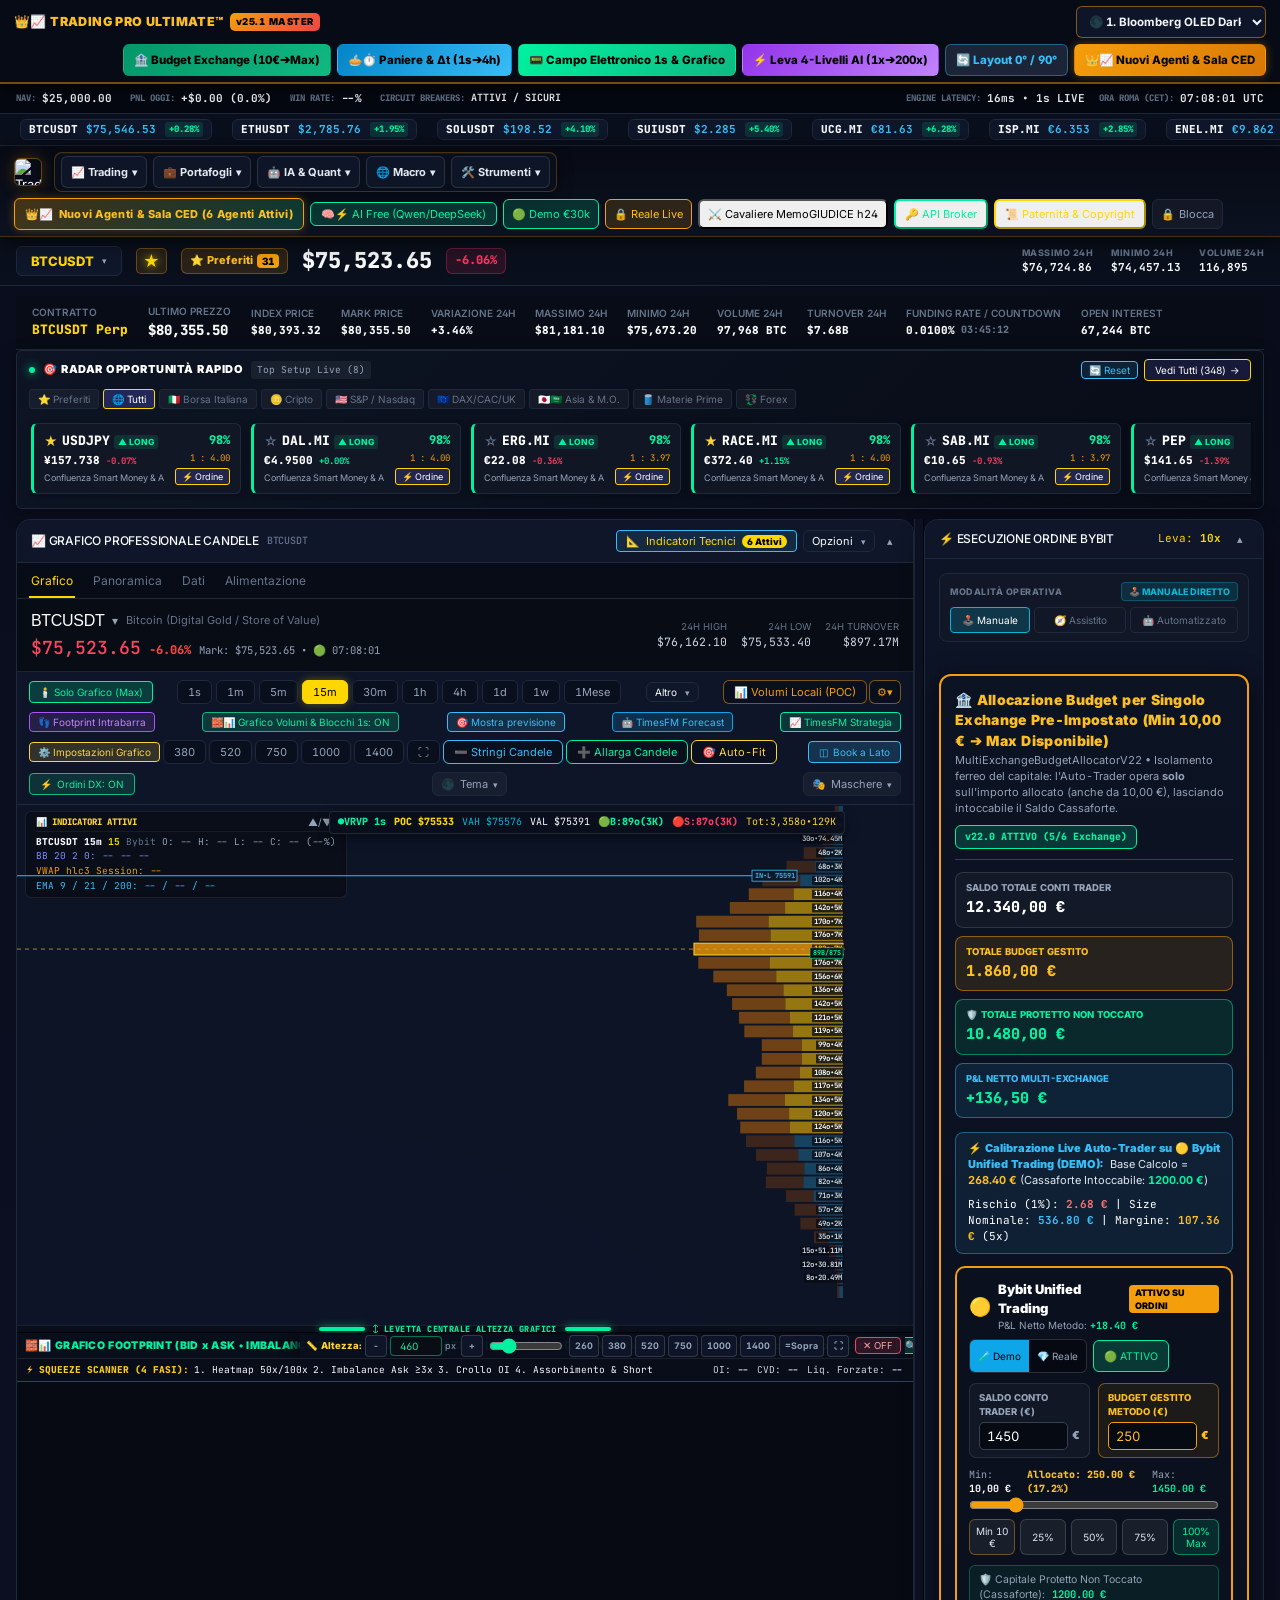
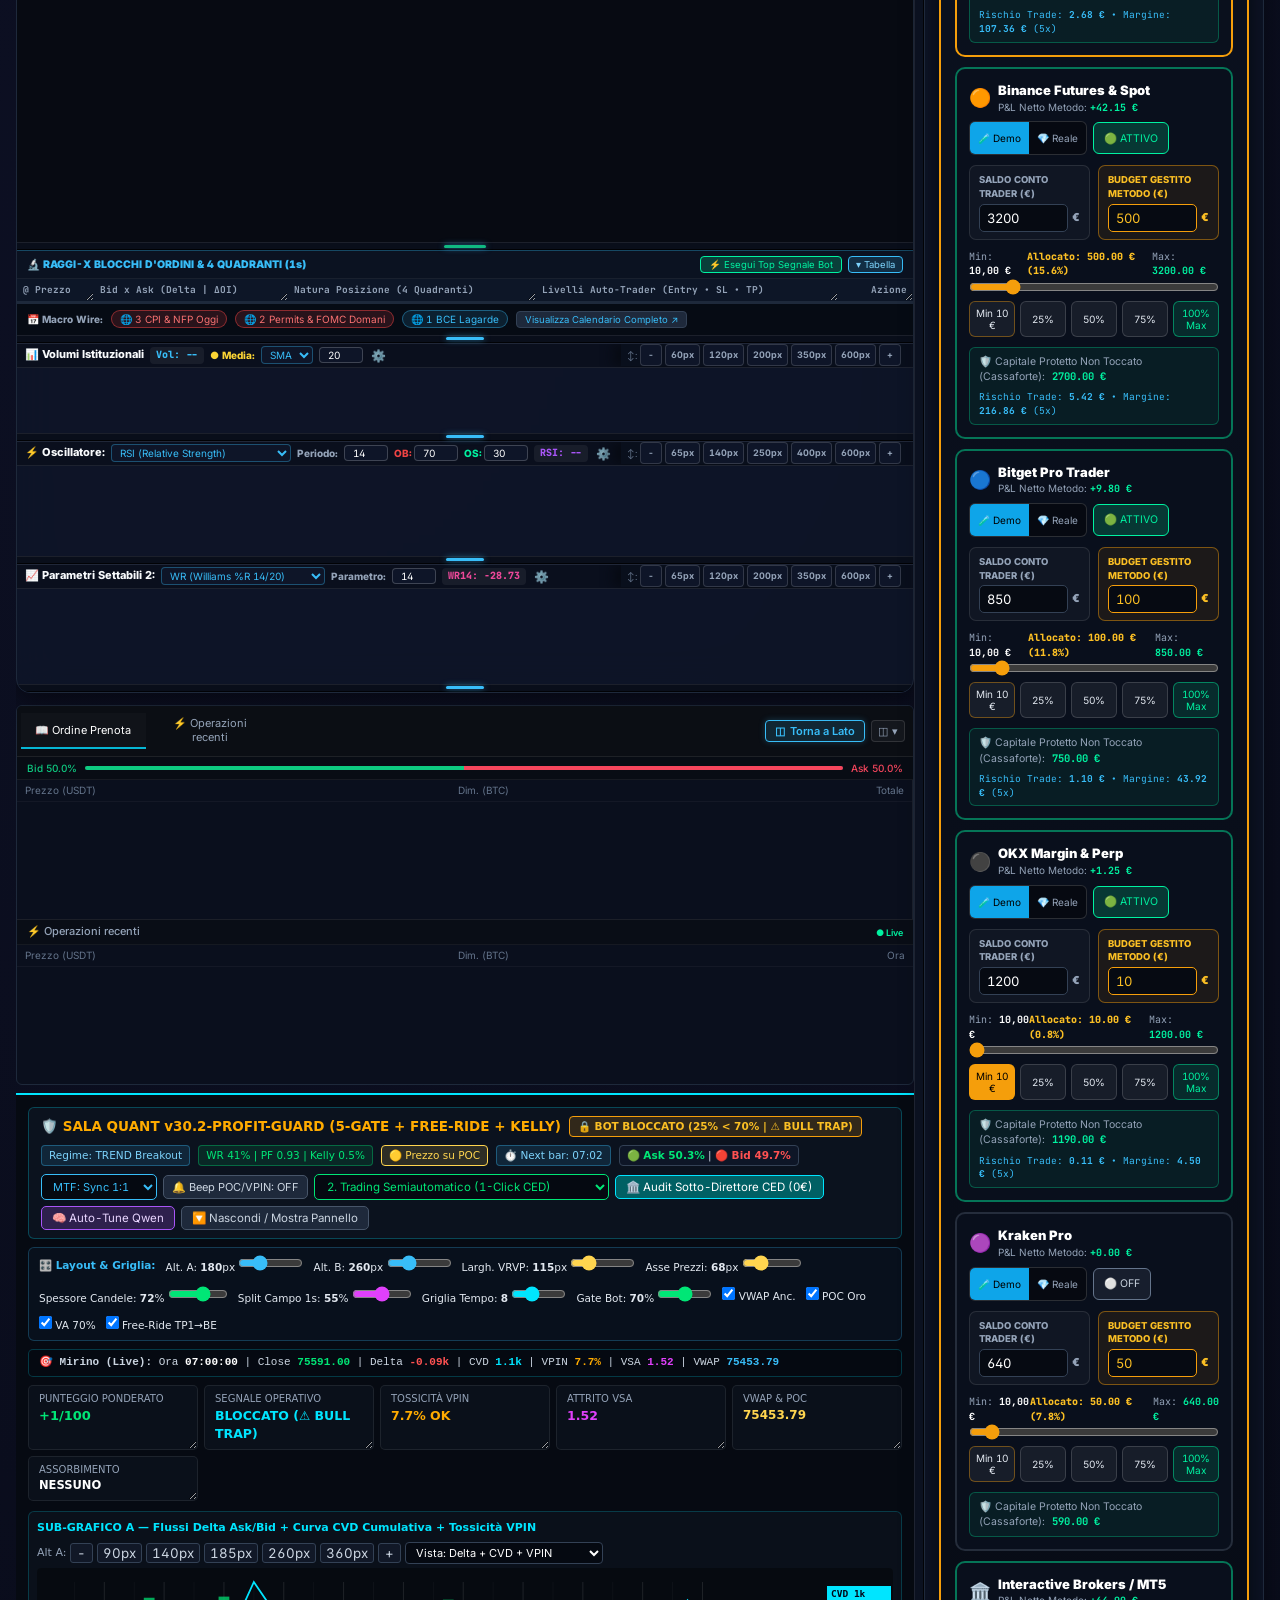
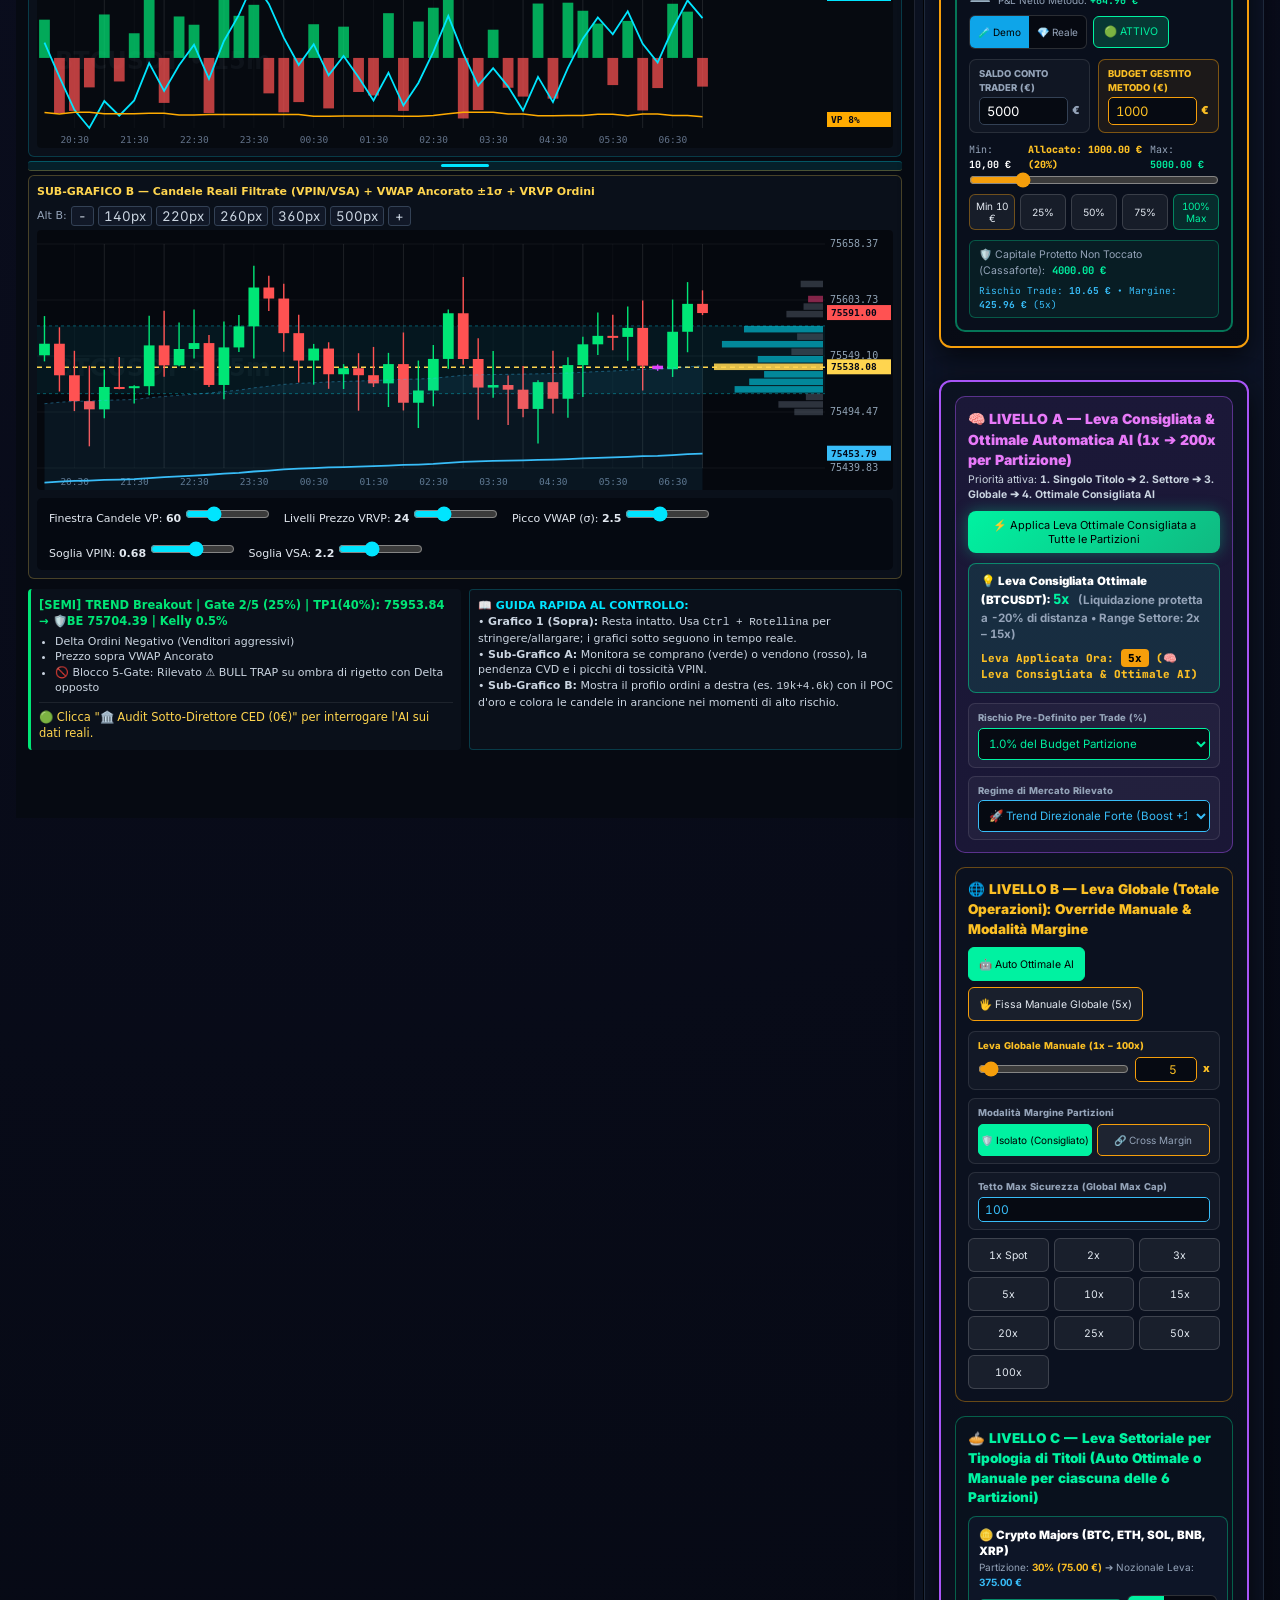
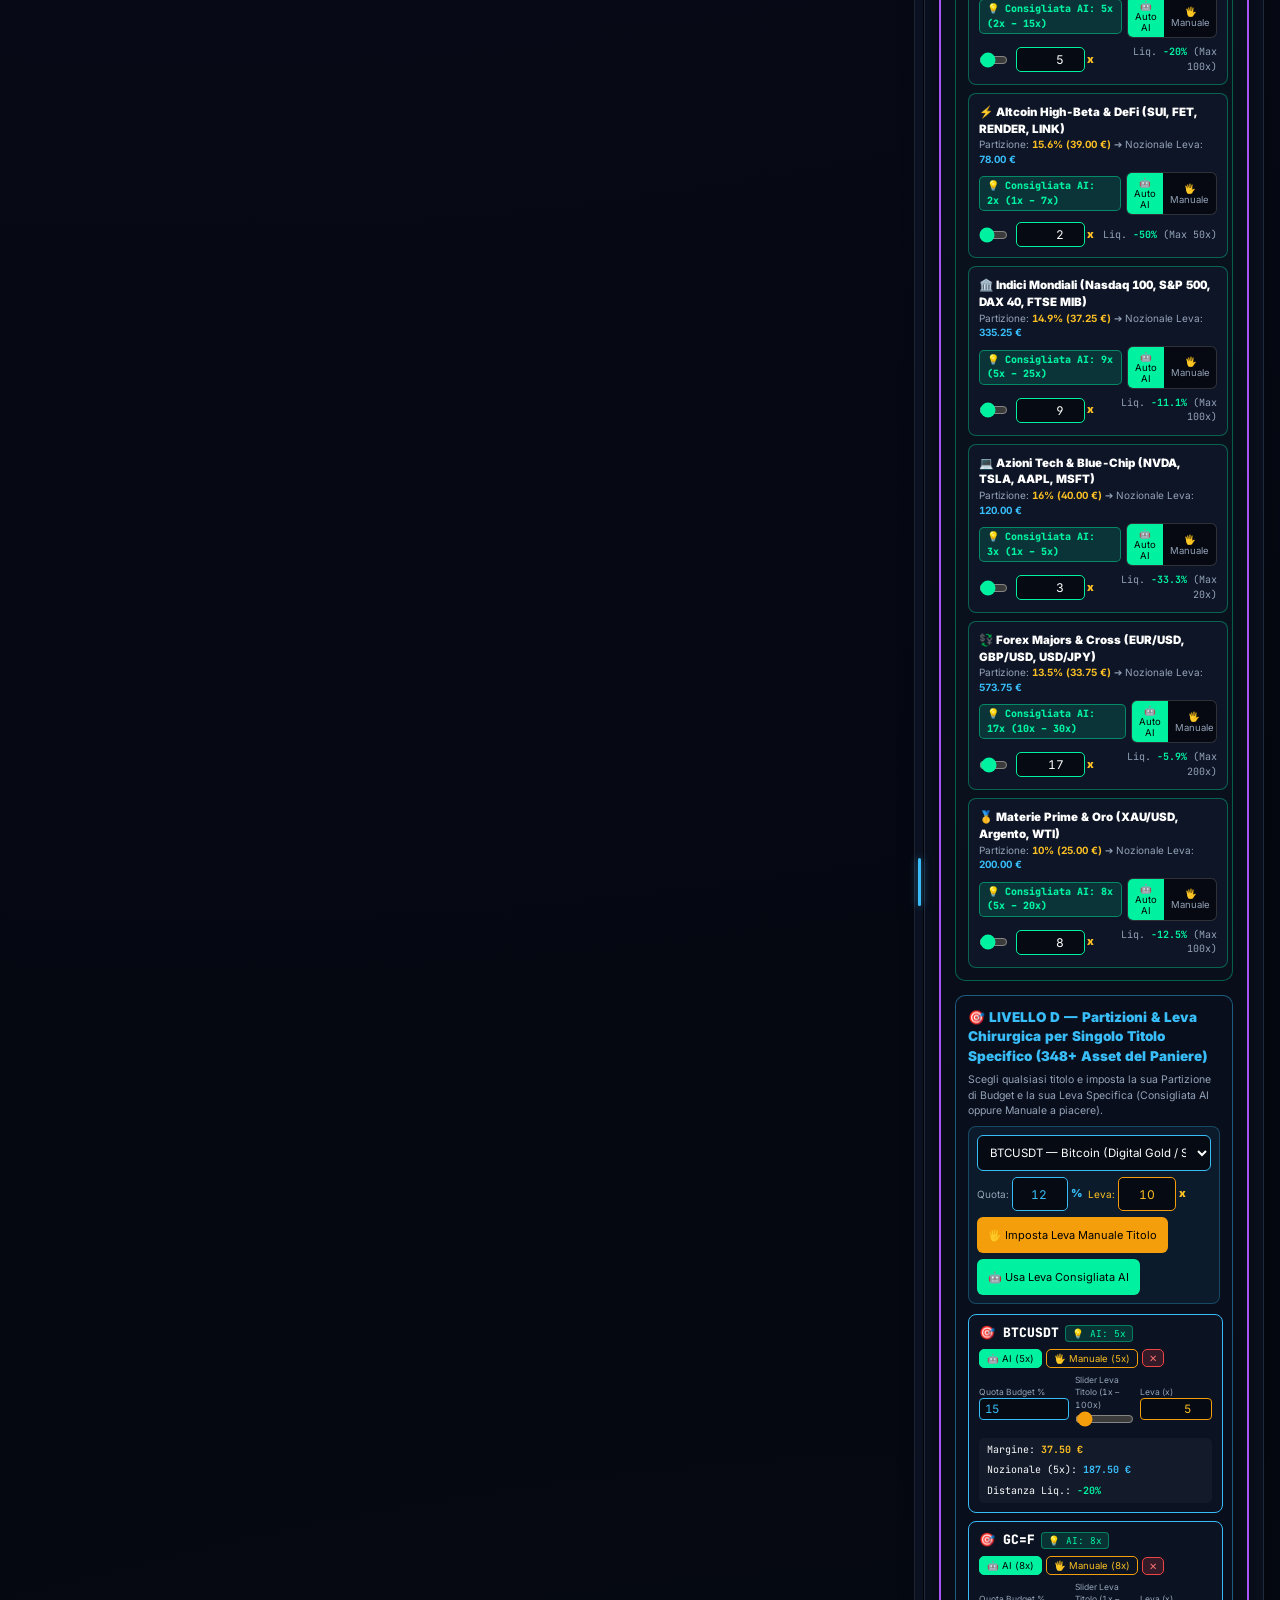
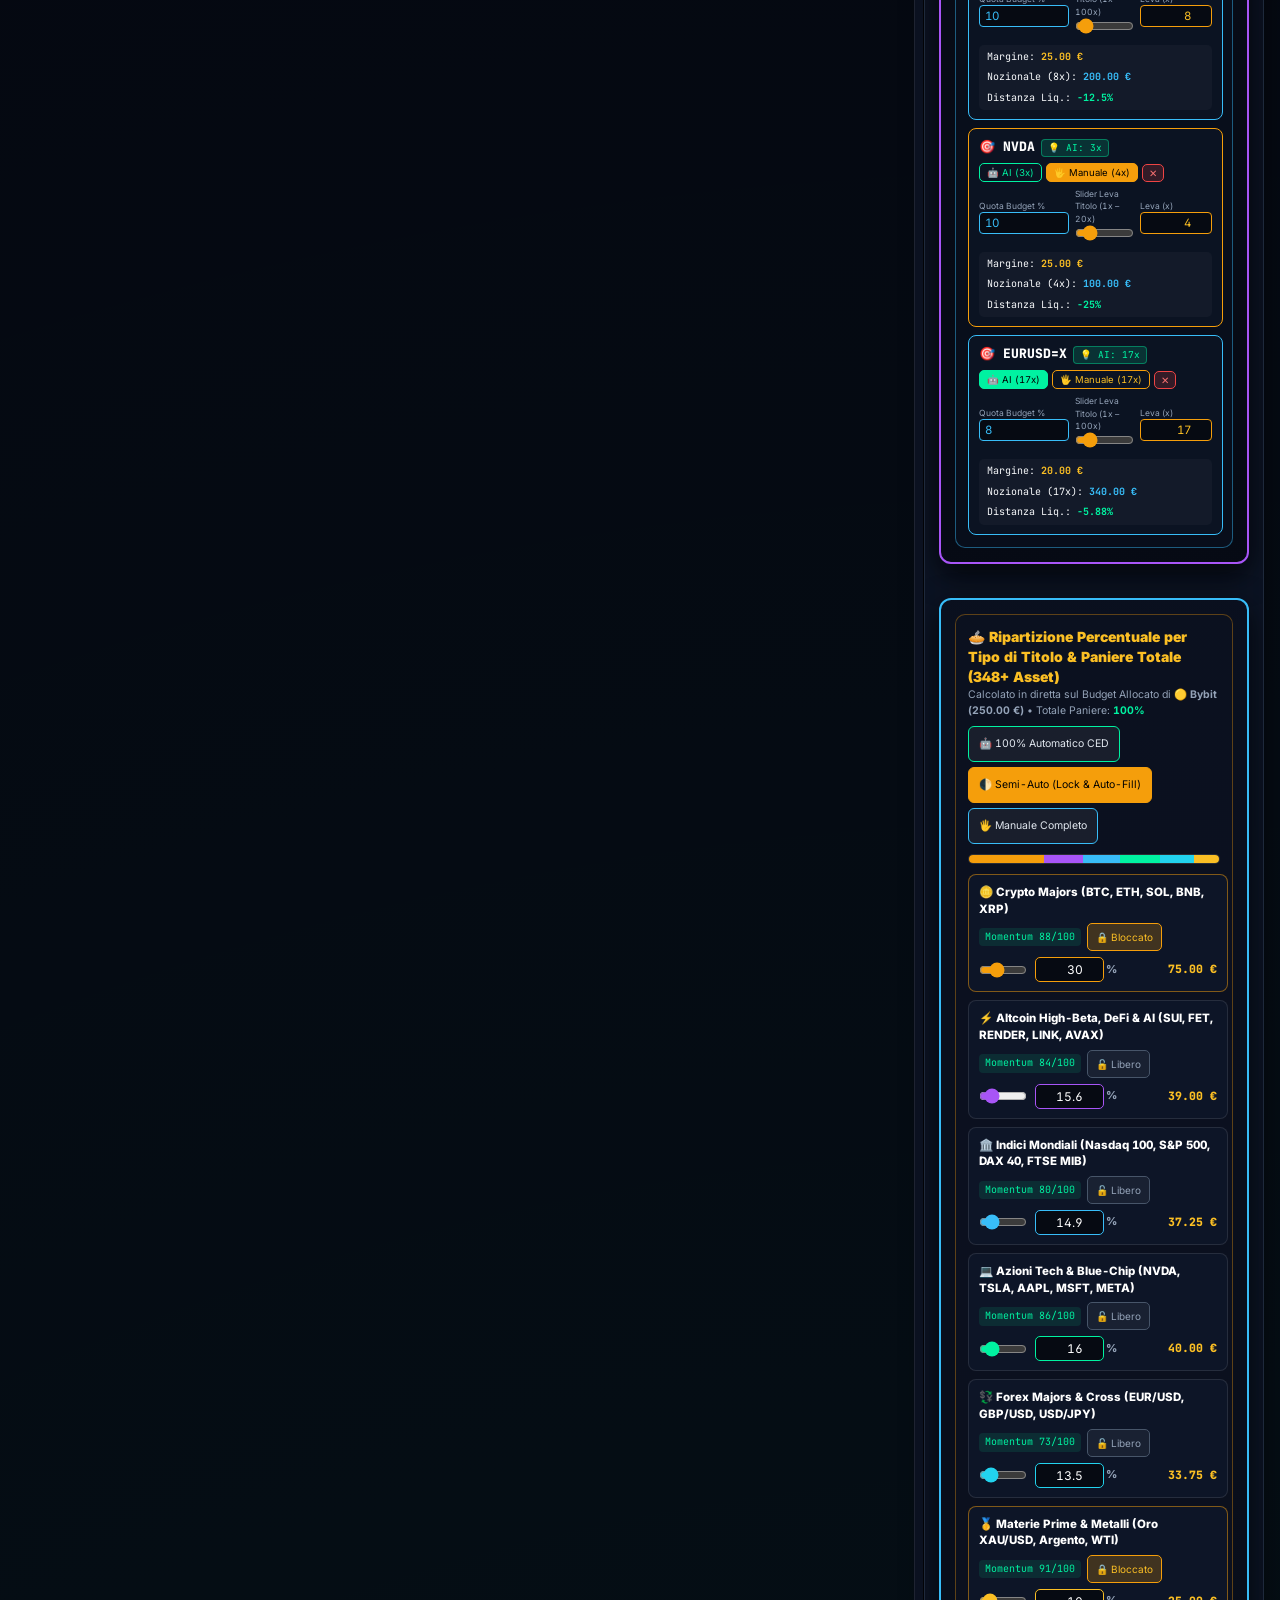
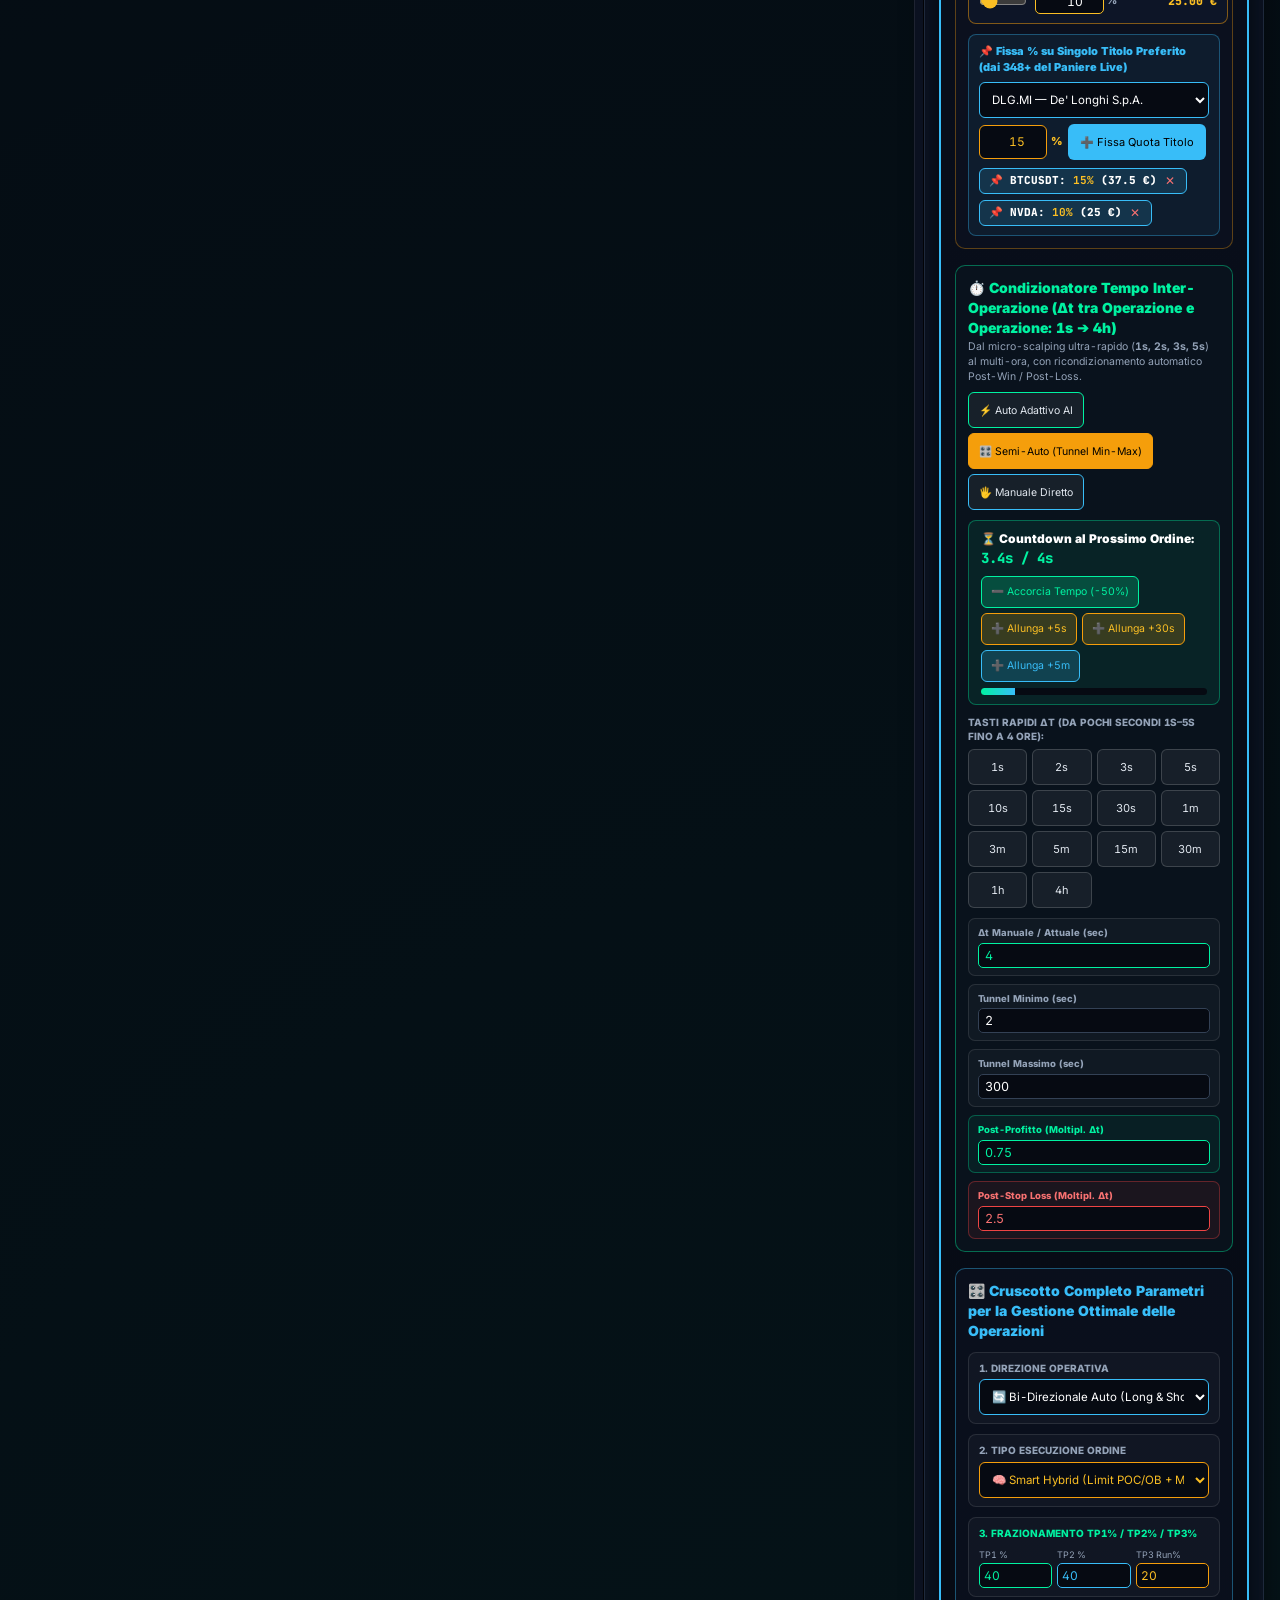
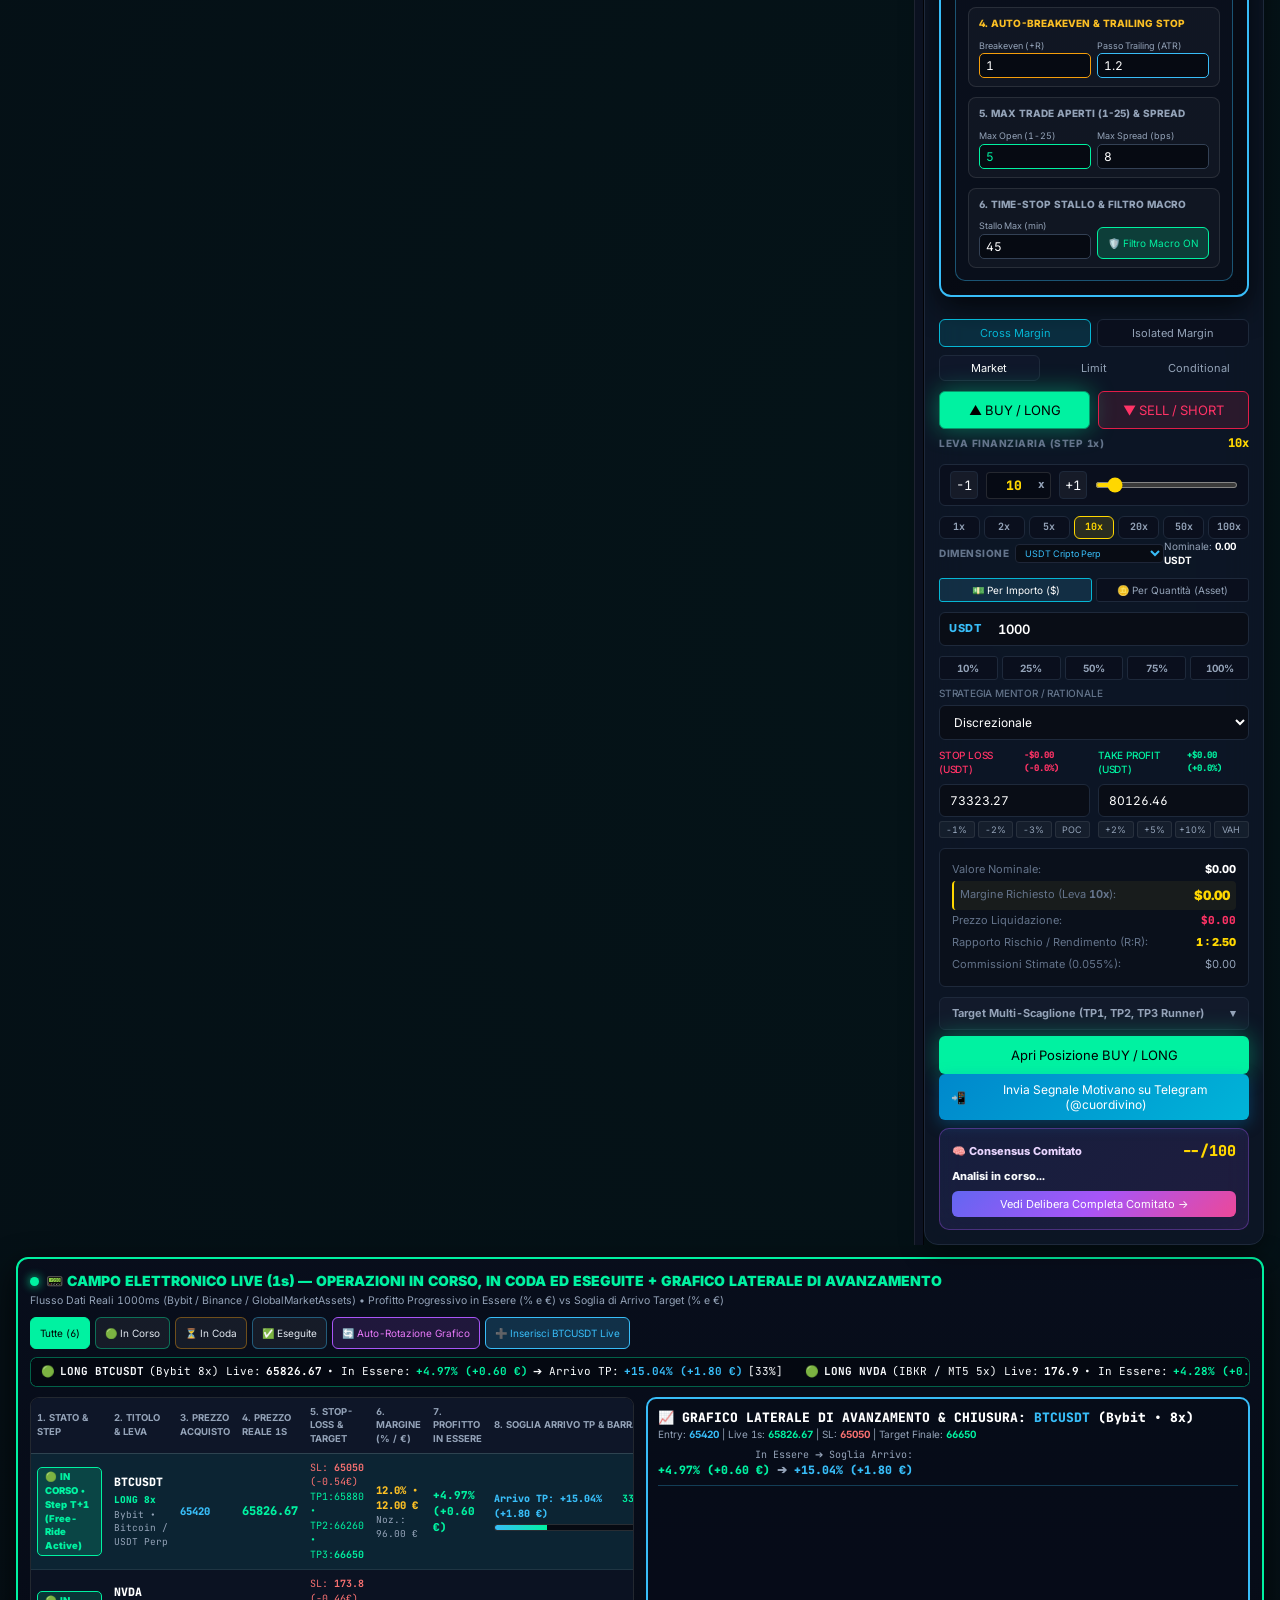
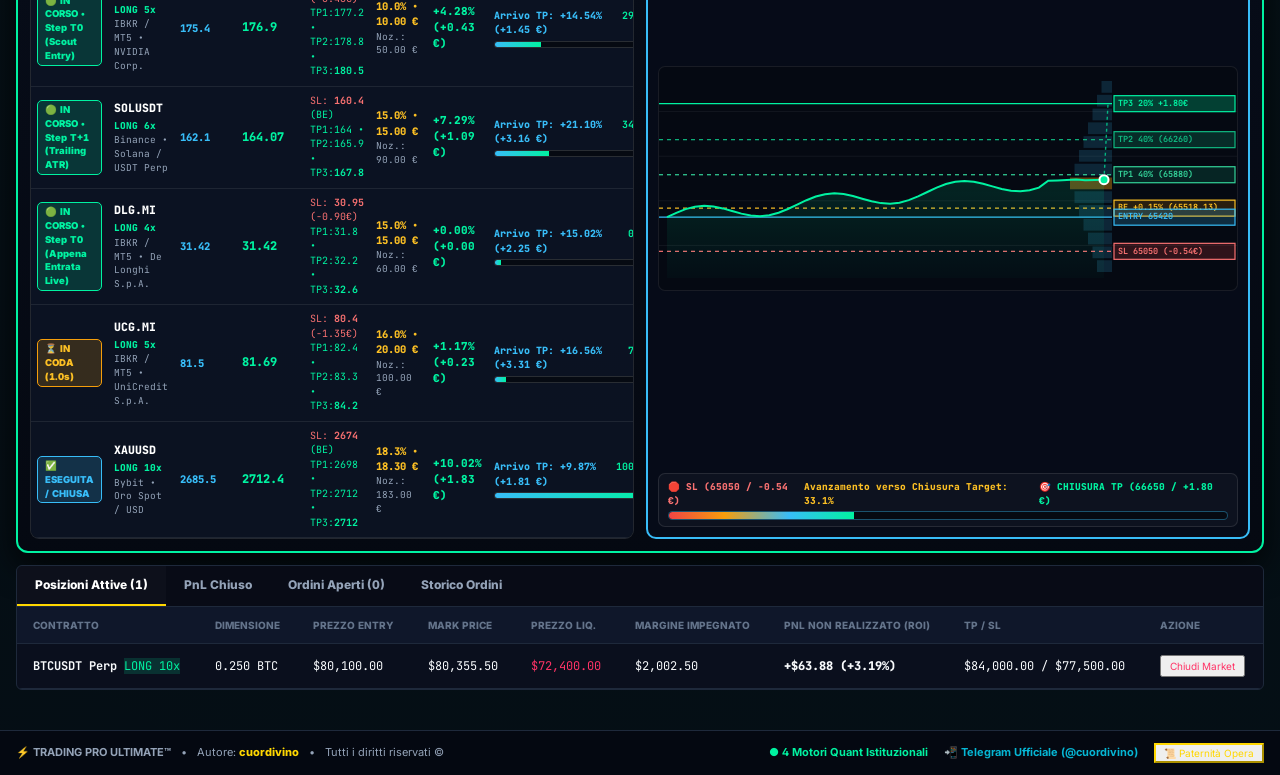
==== commit 73df3598: "v31.0-qwen4-omni: Qwen 3.8 27B multimodal + Nemotron 3 Ultra/Super VL + Ollama qwen4:27b, imageDataU" ====
--- a/index.html
+++ b/index.html
@@ -3946,12 +3946,12 @@
   <script src="js/tpu_security_guard.js?v=29.3-chartfix"></script>
   <script src="js/marketing_erp_engine.js?v=29.3-chartfix"></script>
   <script src="js/rnd_autonomous_agents.js?v=29.3-chartfix"></script>
-  <script src="js/free_llm_router.js?v=29.5-PRO"></script>
+  <script src="js/free_llm_router.js?v=31.0-qwen4-omni"></script>
   <script src="js/vercel_skills_bridge.js?v=29.3-chartfix"></script>
   <script src="js/free_llm_router_v28.js?v=29.3-chartfix"></script>
   <script src="js/trading_ced_suite_v18.js?v=29.3-chartfix"></script>
 <script>if('serviceWorker' in navigator){navigator.serviceWorker.getRegistrations().then(r=>r.forEach(reg=>reg.update()));}</script>
-<script src="js/quant_addon_readonly.js?v=30.8-zero-lag" defer></script>
+<script src="js/quant_addon_readonly.js?v=31.0-qwen4-omni" defer></script>
 </body>
 </html>
 
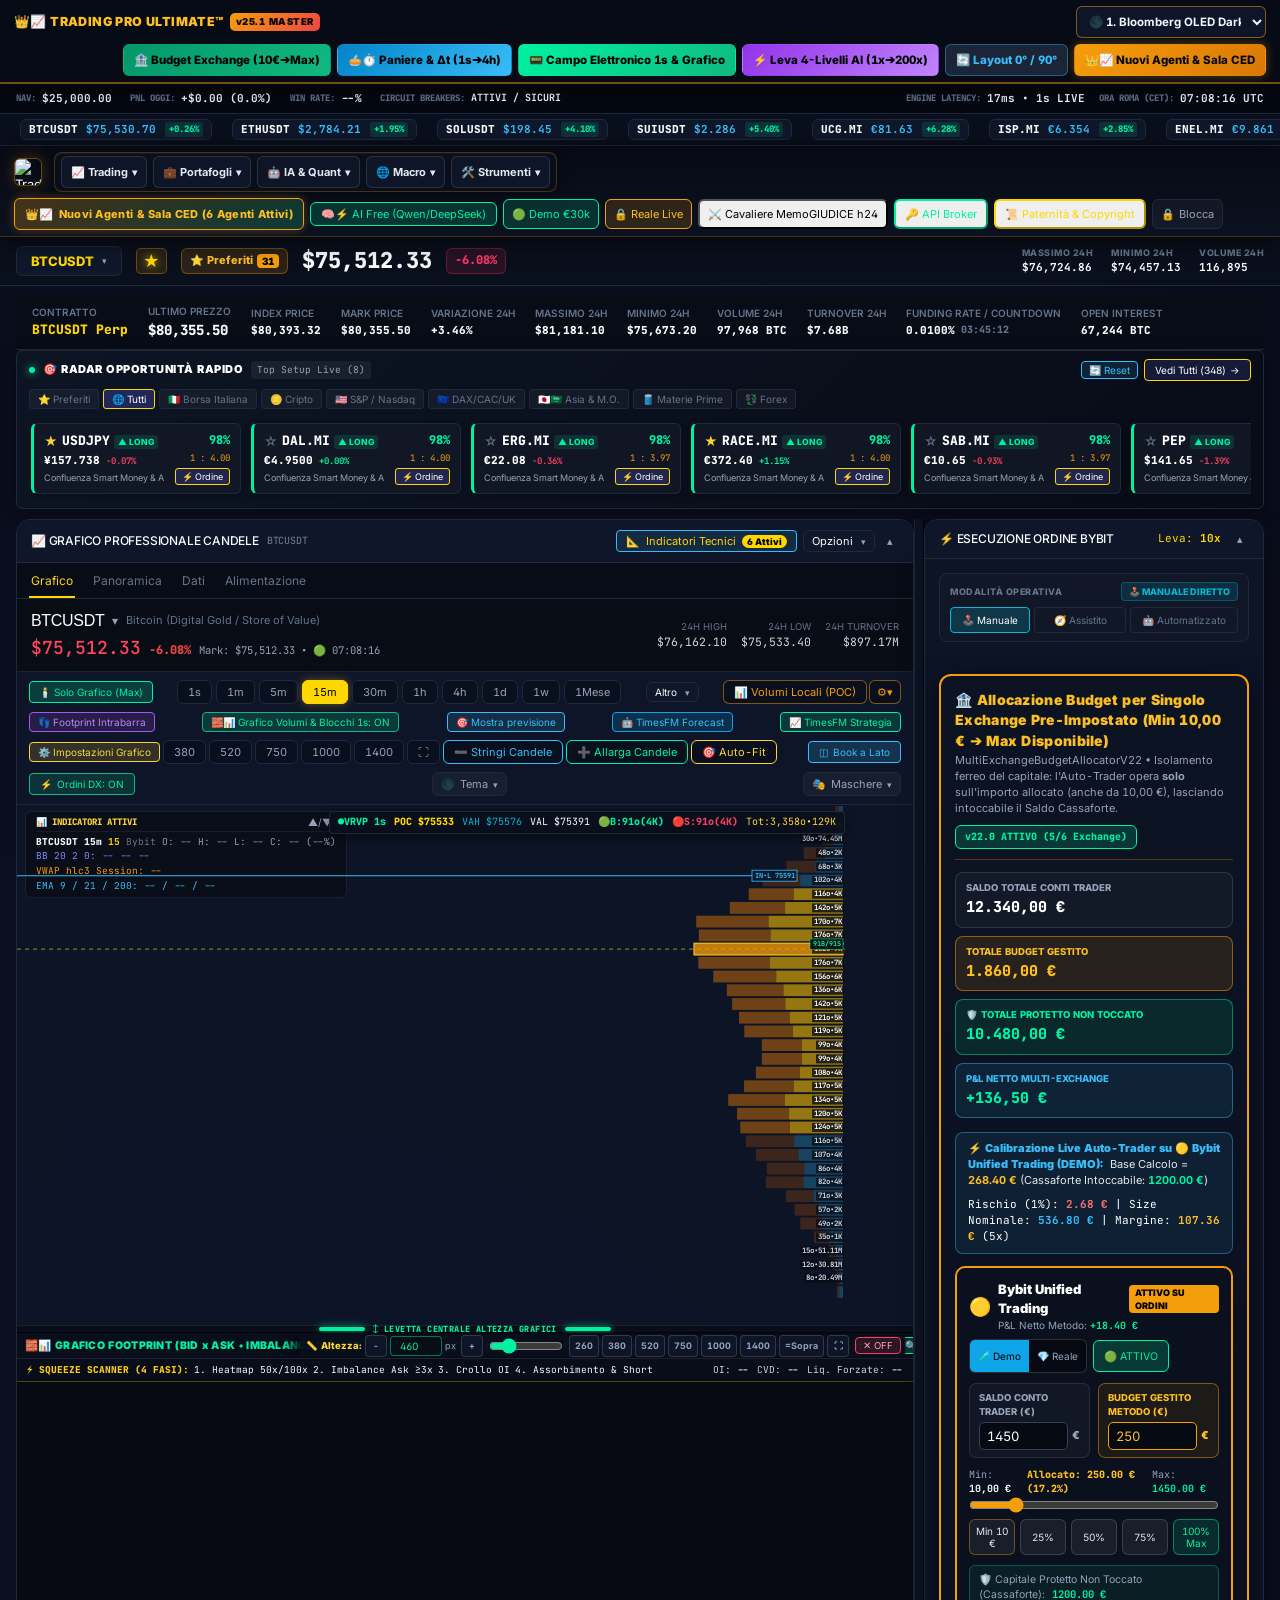
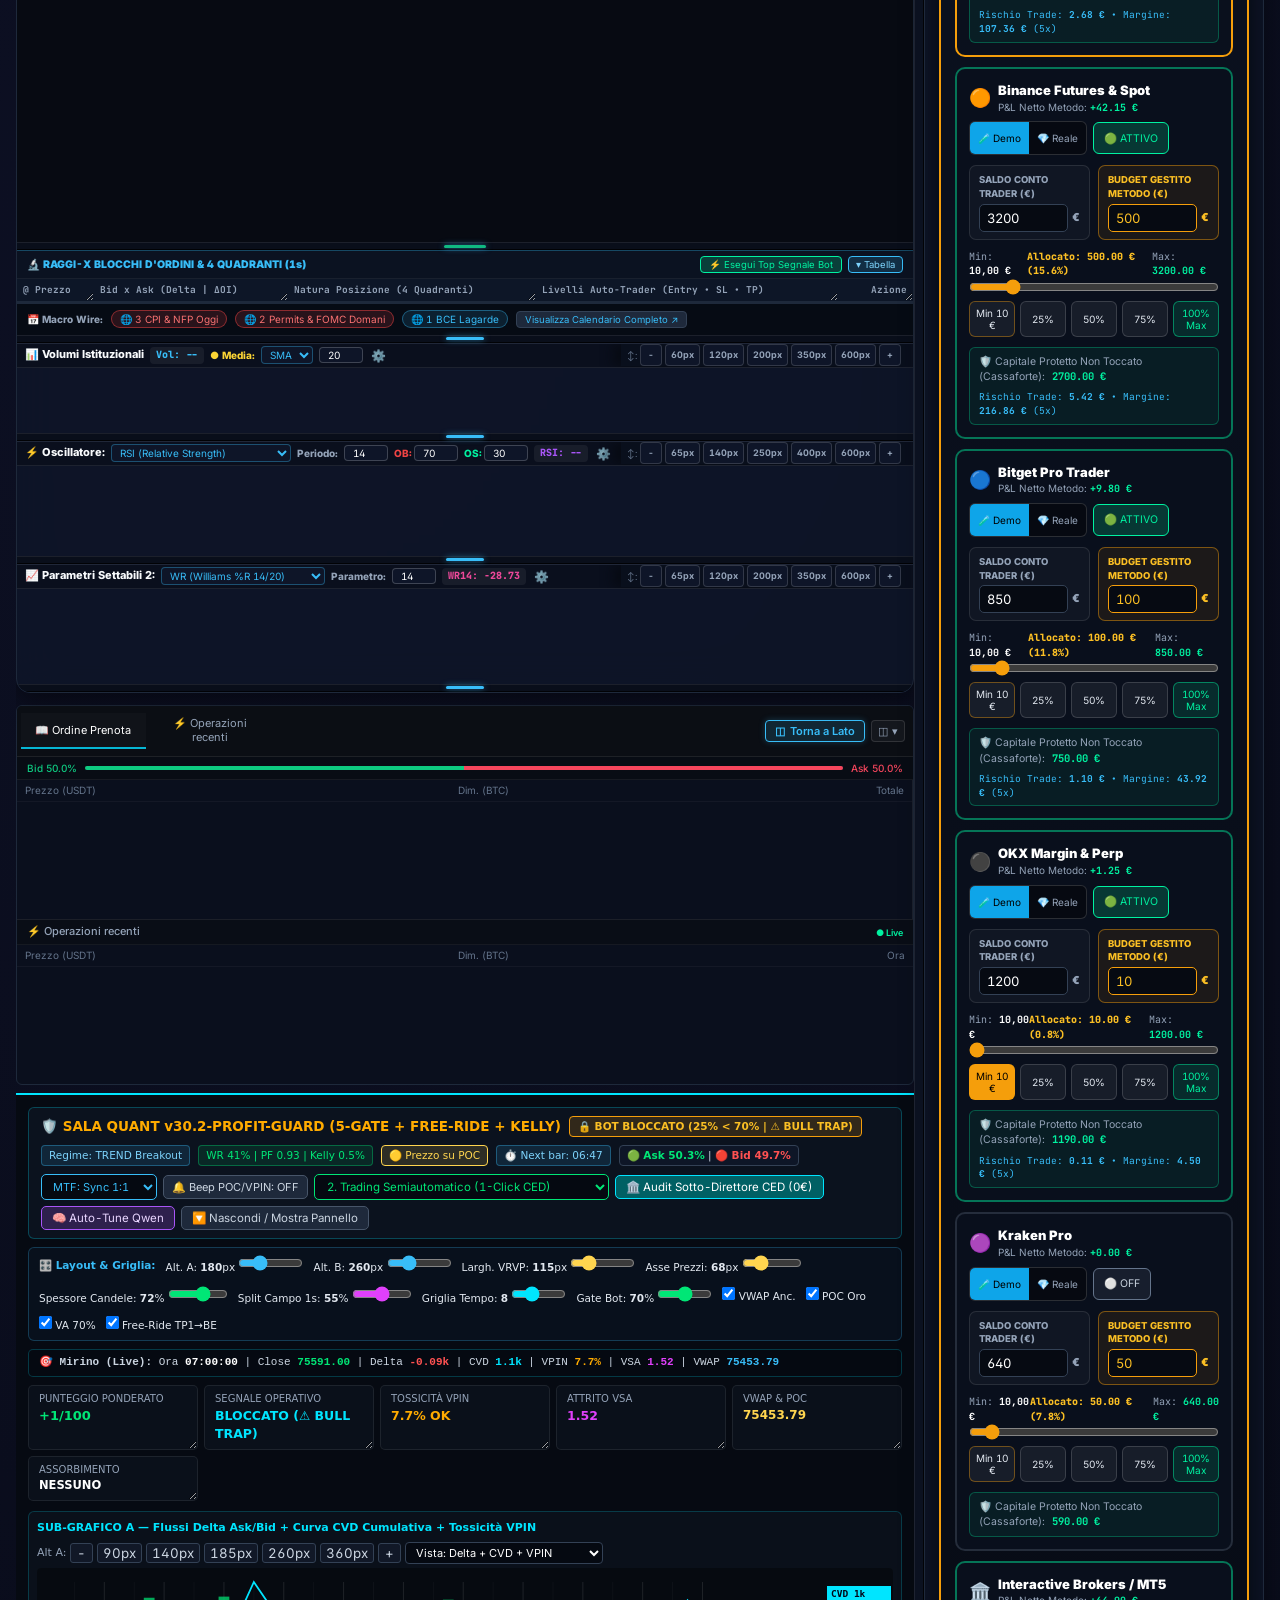
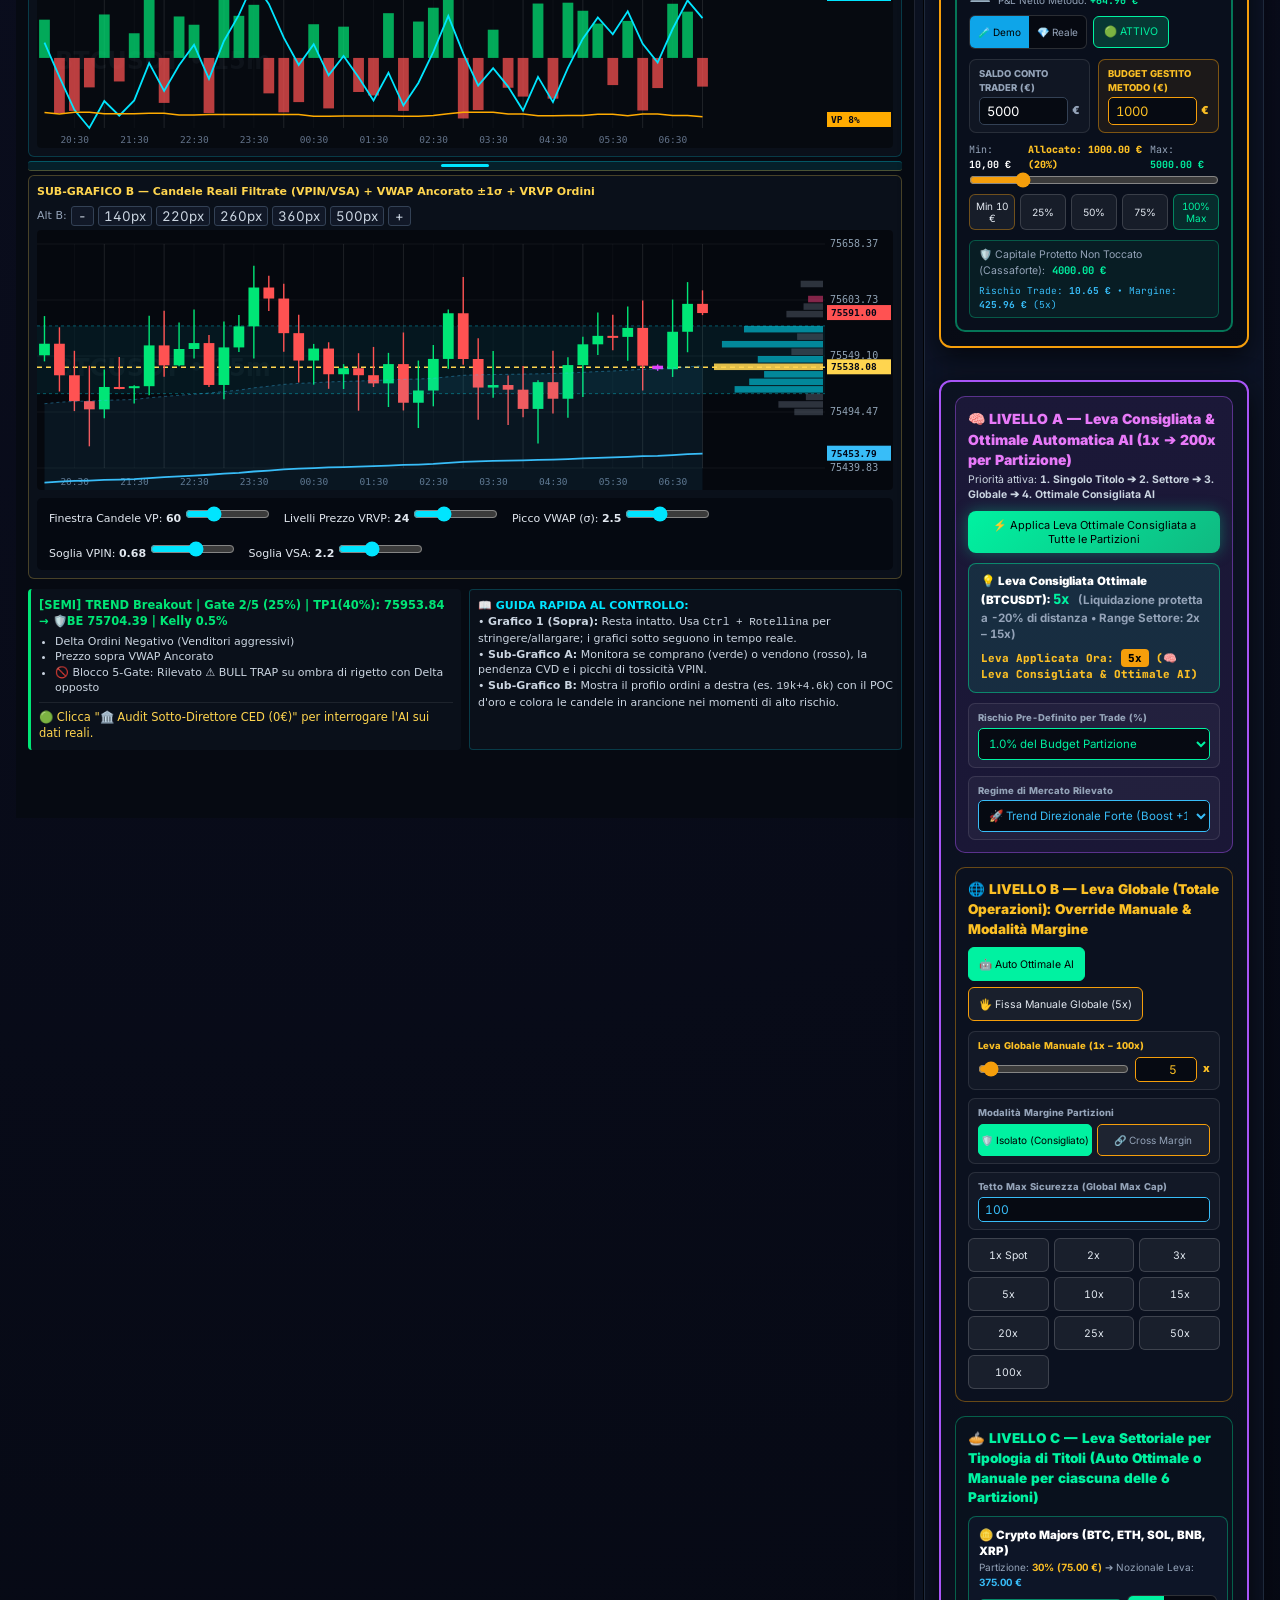
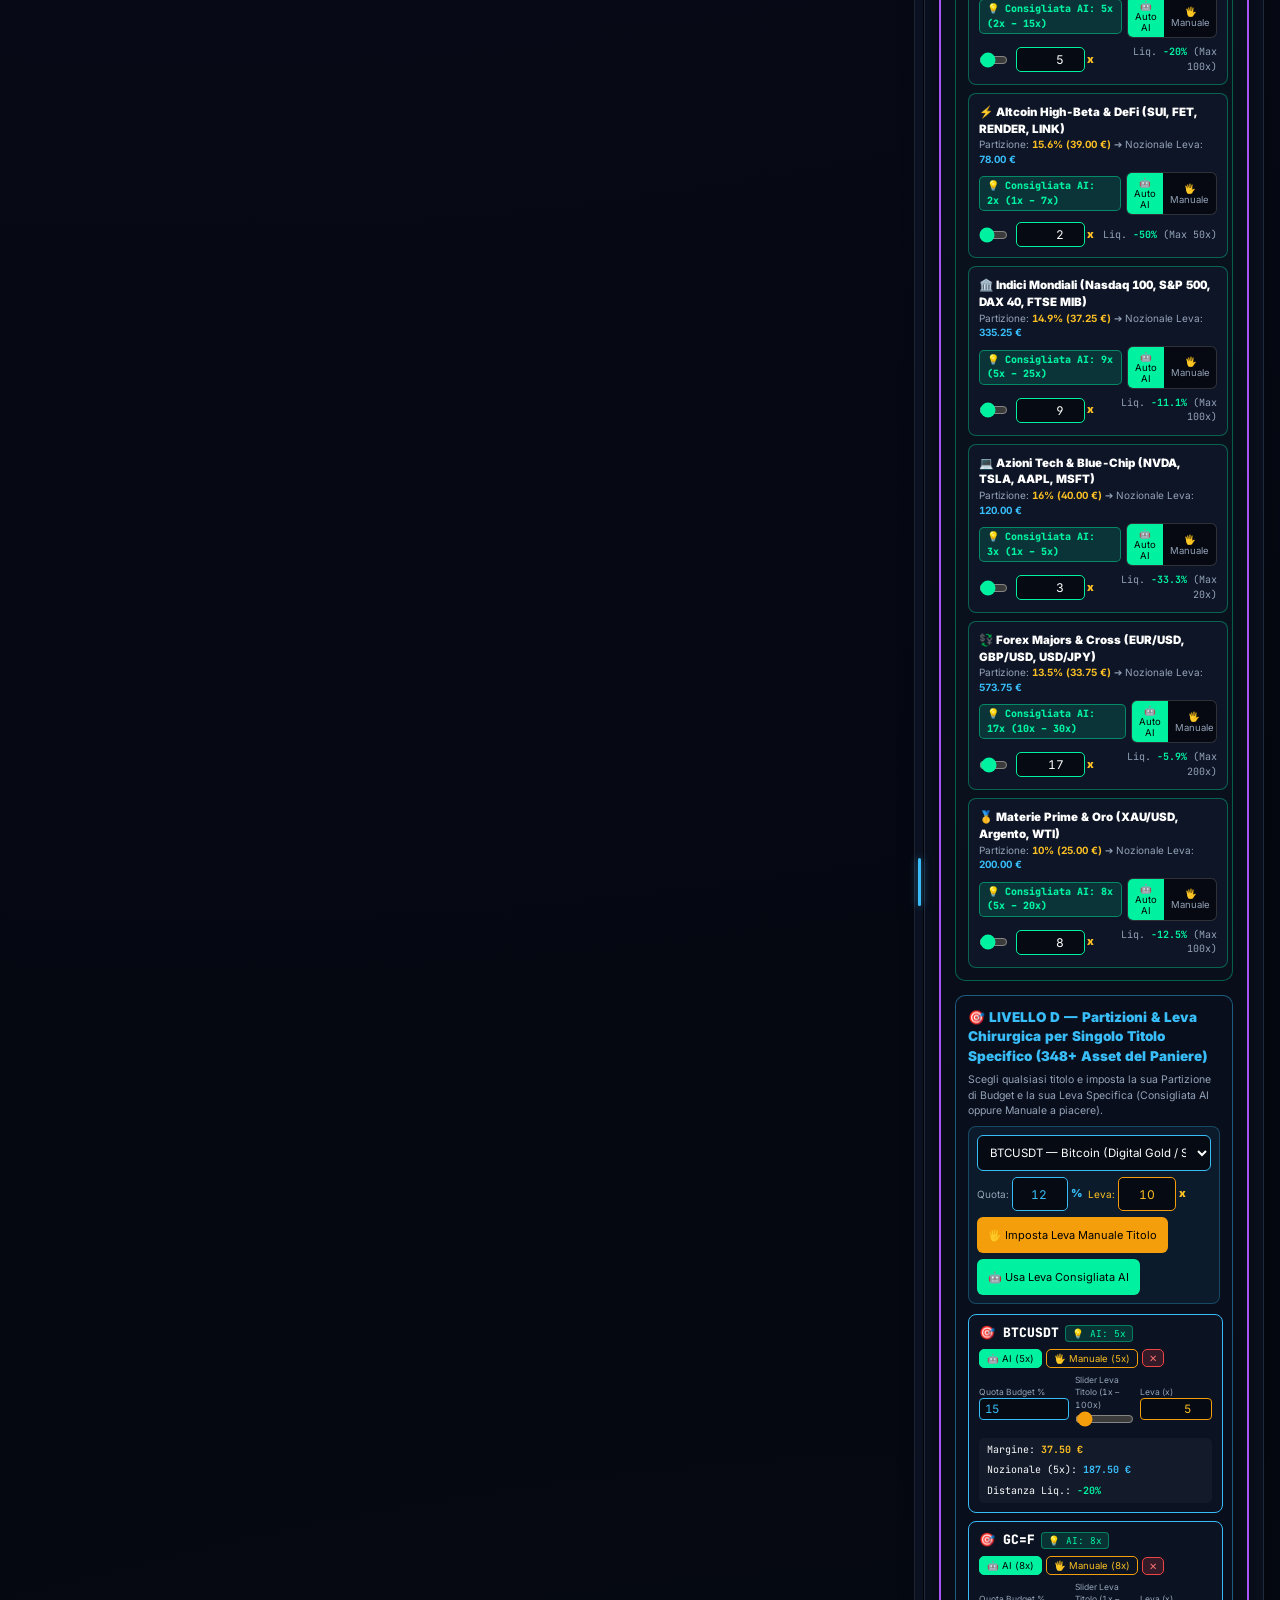
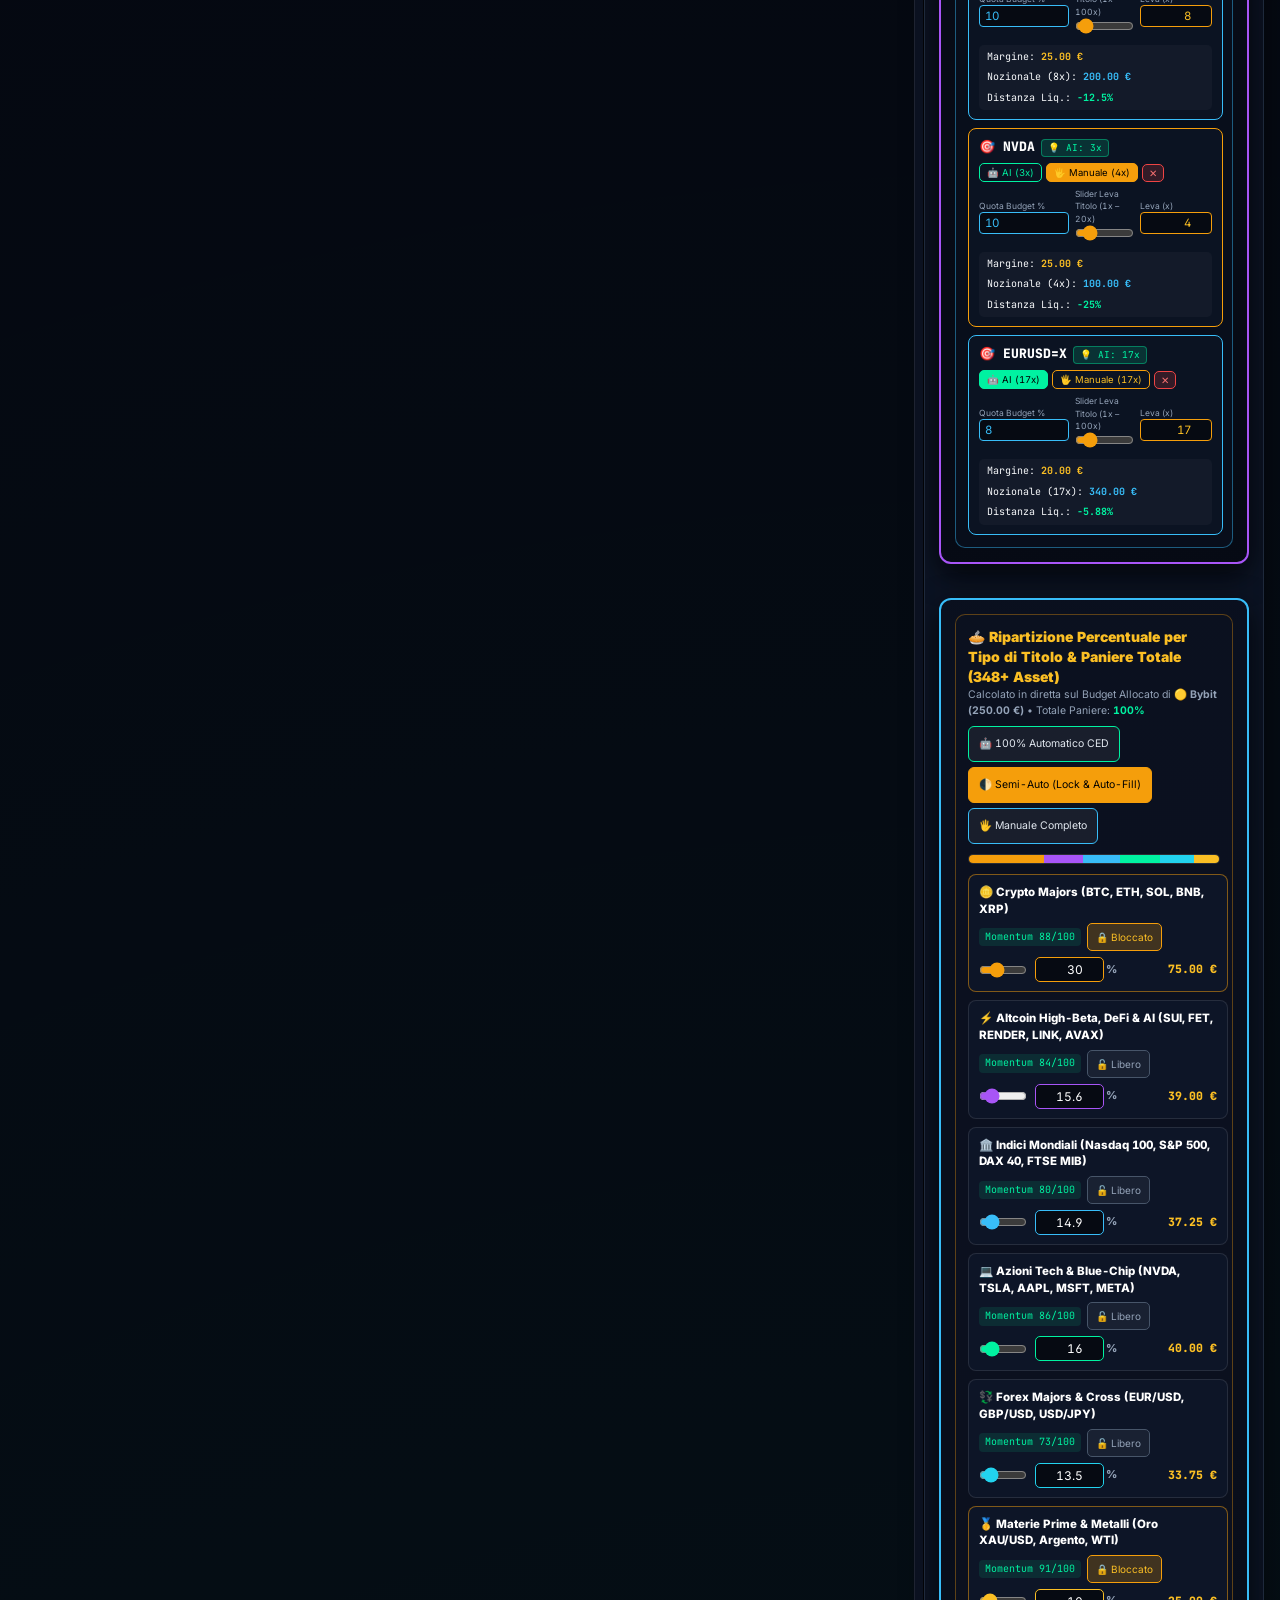
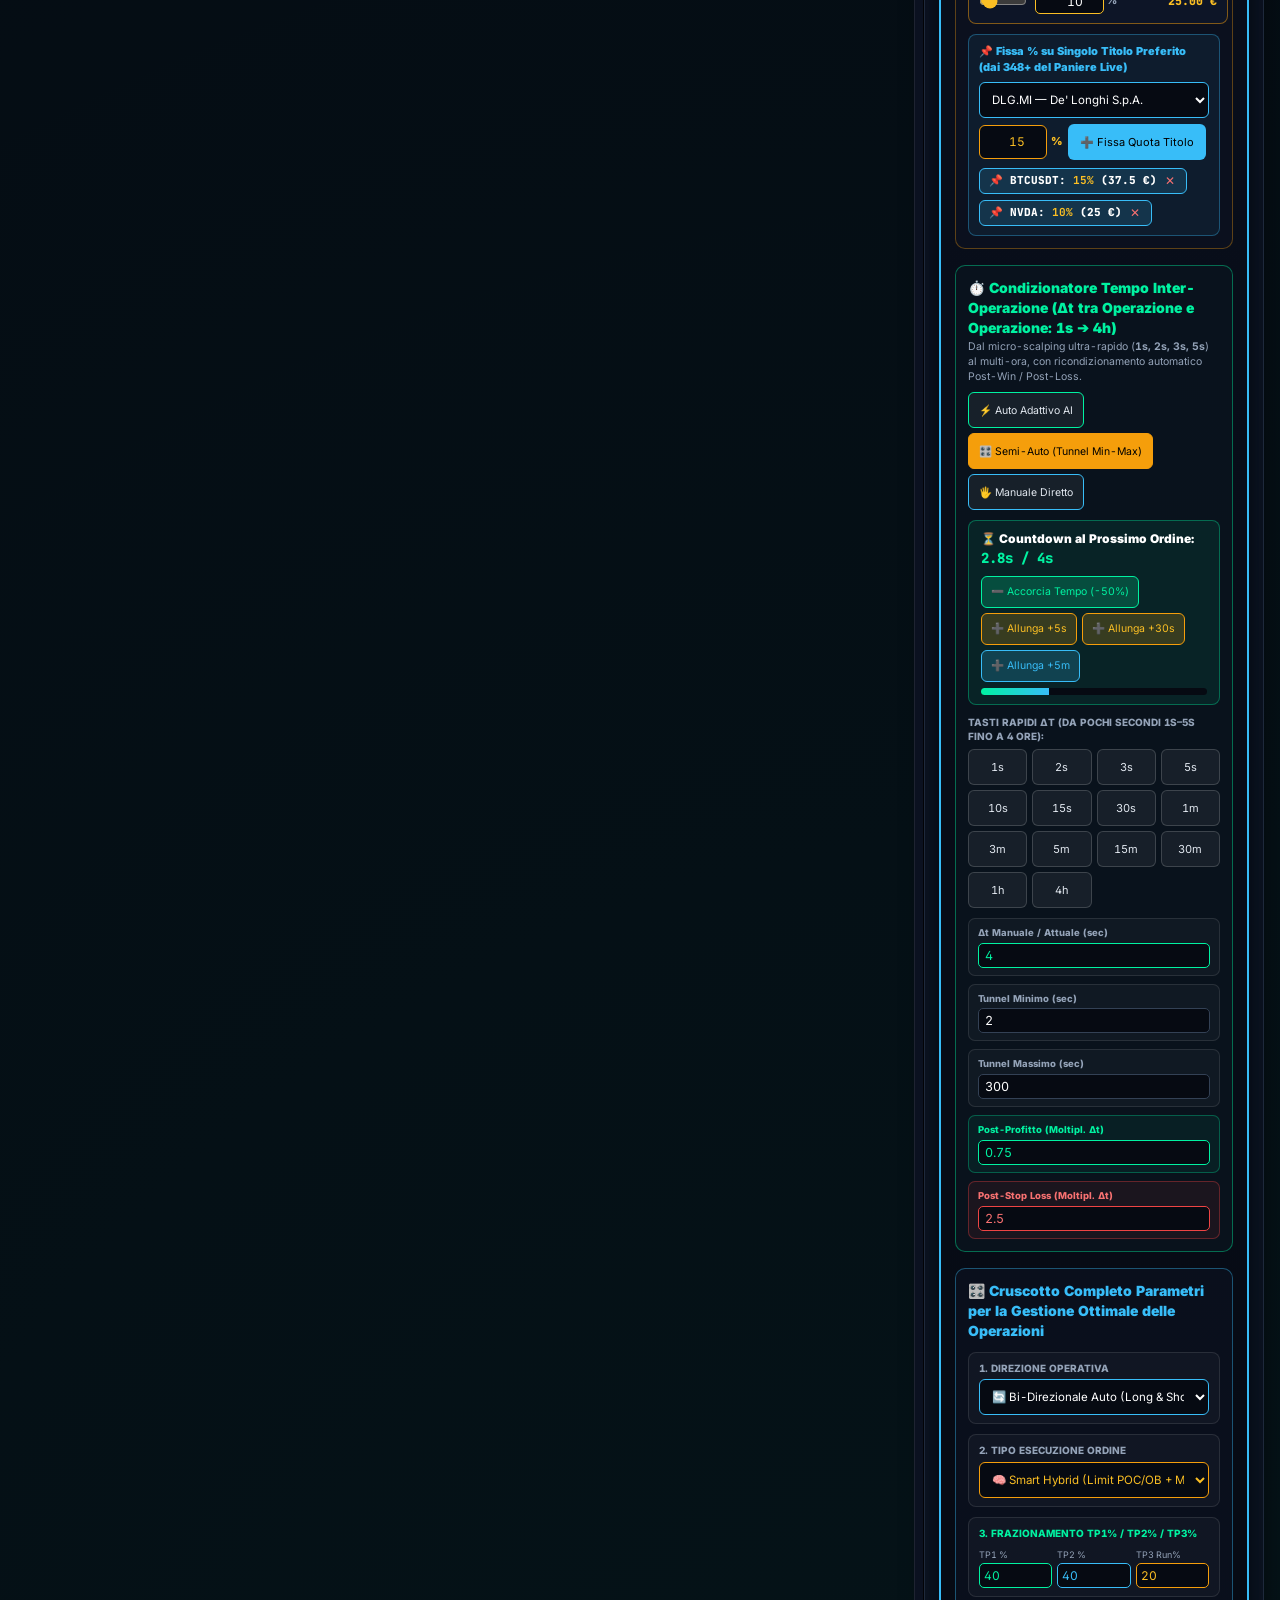
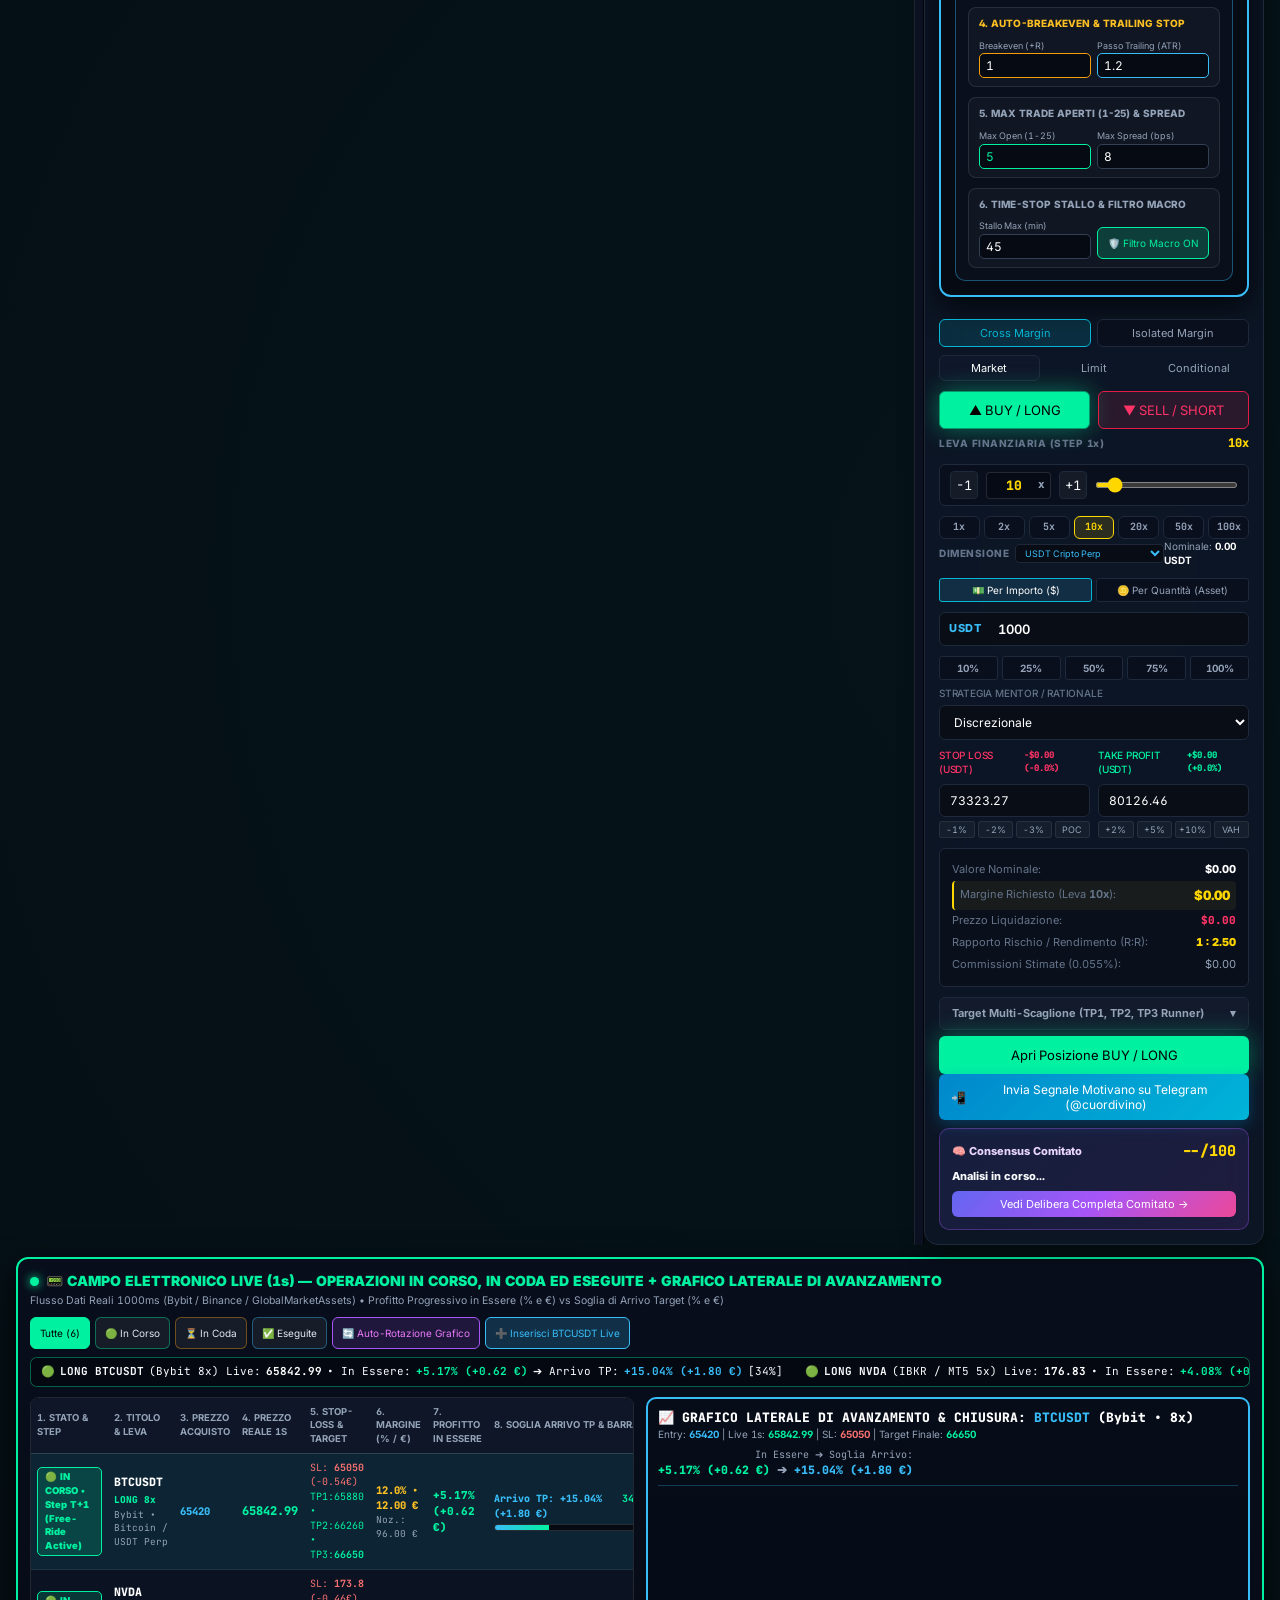
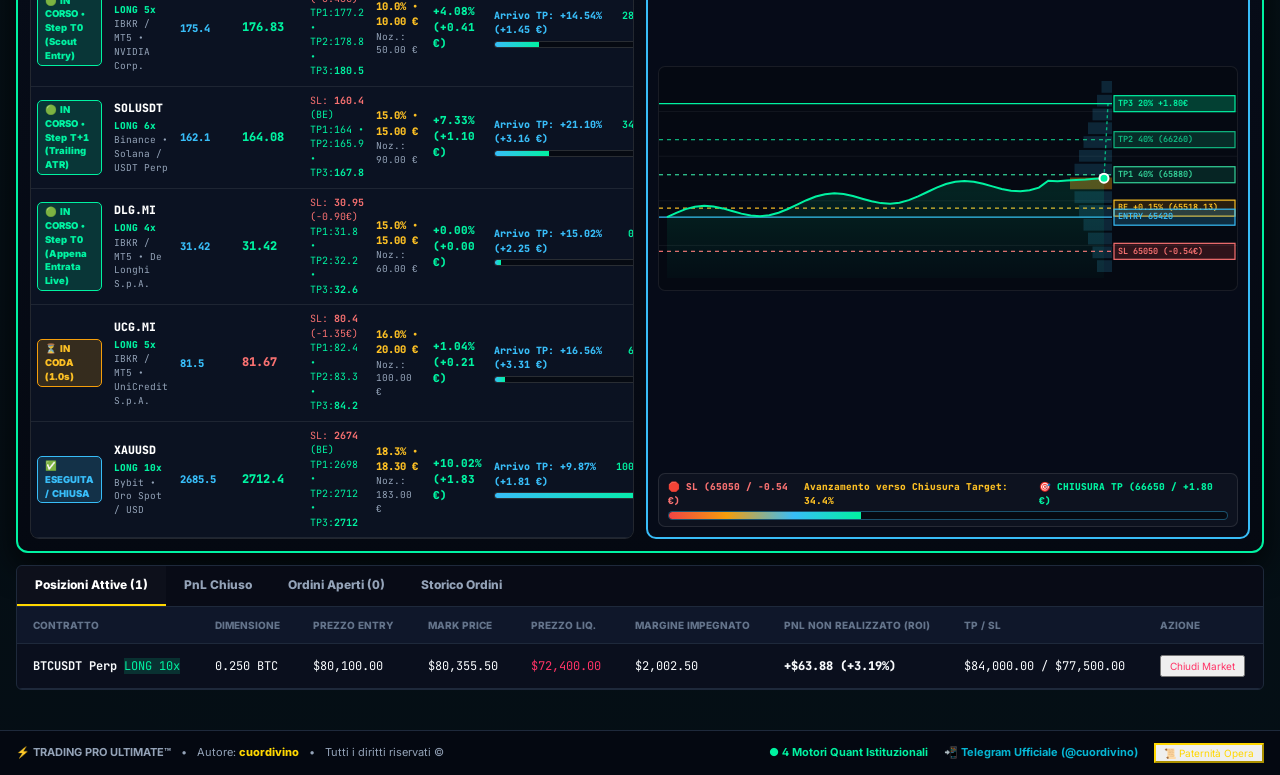
==== commit cafbf518: "v31.2-auto-modal: Auto-inject #free-llm-modal-backdrop (ensureFreeLLMModalDOM) + capture bindTopBarB" ====
--- a/index.html
+++ b/index.html
@@ -382,7 +382,7 @@
       <button id="btn-top-ced-v18" class="btn-ced-glow" type="button" onclick="switchMainTab('tab-ced-command-room')" title="Apri Sala Comando Sotto-Direttore CED & 6 Agenti Quantitativi">
         <span>👑📈</span> <span>Nuovi Agenti & Sala CED (6 Agenti Attivi)</span>
       </button>
-      <button id="btn-top-free-llm-v285" type="button" onclick="if(window.FreeLLMRouterV285) FreeLLMRouterV285.openModal()" title="Configura API Key gratuita OpenRouter (DeepSeek R1/V3 + Qwen 32B :free)" style="padding:4px 10px; font-size:11px; border-radius:6px; font-weight:900; cursor:pointer; background:rgba(0,242,161,0.16); border:1px solid #00f2a1; color:#00f2a1;">🧠⚡ AI Free (Qwen/DeepSeek)</button>
+      <button id="btn-top-free-llm-v285" type="button" onclick="window.openFreeLLMModal && window.openFreeLLMModal()" title="Configura API Key gratuita OpenRouter (Qwen 3.8/4 27B + DeepSeek R1/V3 + Nemotron)" style="padding:4px 10px; font-size:11px; border-radius:6px; font-weight:900; cursor:pointer; background:rgba(0,242,161,0.16); border:1px solid #00f2a1; color:#00f2a1;">🧠⚡ AI Free (Qwen/DeepSeek)</button>
       <button id="tab-demo-btn" class="account-tab active-demo" onclick="if(window.PortfolioEngine) PortfolioEngine.openPortfolioSector('demo'); if(window.TPUSupremeAccounts) TPUSupremeAccounts.switchMode('demo');" title="Conto Demo Istituzionale €30,000" style="padding:4px 10px; font-size:11px; border-radius:6px; font-weight:800; cursor:pointer; background:rgba(0,242,161,0.15); border:1px solid #00f2a1; color:#00f2a1;">🟢 Demo €30k</button>
       <button id="tab-live-btn" class="account-tab" onclick="if(window.PortfolioEngine) PortfolioEngine.openPortfolioSector('live'); if(window.TPUSupremeAccounts) TPUSupremeAccounts.switchMode('live');" title="Conto Reale Multi-Broker API" style="padding:4px 10px; font-size:11px; border-radius:6px; font-weight:800; cursor:pointer; background:rgba(245,158,11,0.15); border:1px solid #f59e0b; color:#fbbf24;">🔒 Reale Live</button>
       <button id="tab-cavaliere-memo-btn" class="cavaliere-memo-hud-btn" onclick="if(window.CavaliereMemoEngine) CavaliereMemoEngine.openModal();" title="Tribunale di Certificazione — Il Cavaliere Memo Giudice Attivo 24/7">
@@ -3946,7 +3946,7 @@
   <script src="js/tpu_security_guard.js?v=29.3-chartfix"></script>
   <script src="js/marketing_erp_engine.js?v=29.3-chartfix"></script>
   <script src="js/rnd_autonomous_agents.js?v=29.3-chartfix"></script>
-  <script src="js/free_llm_router.js?v=31.0-qwen4-omni"></script>
+  <script src="js/free_llm_router.js?v=31.2-auto-modal" defer></script>
   <script src="js/vercel_skills_bridge.js?v=29.3-chartfix"></script>
   <script src="js/free_llm_router_v28.js?v=29.3-chartfix"></script>
   <script src="js/trading_ced_suite_v18.js?v=29.3-chartfix"></script>
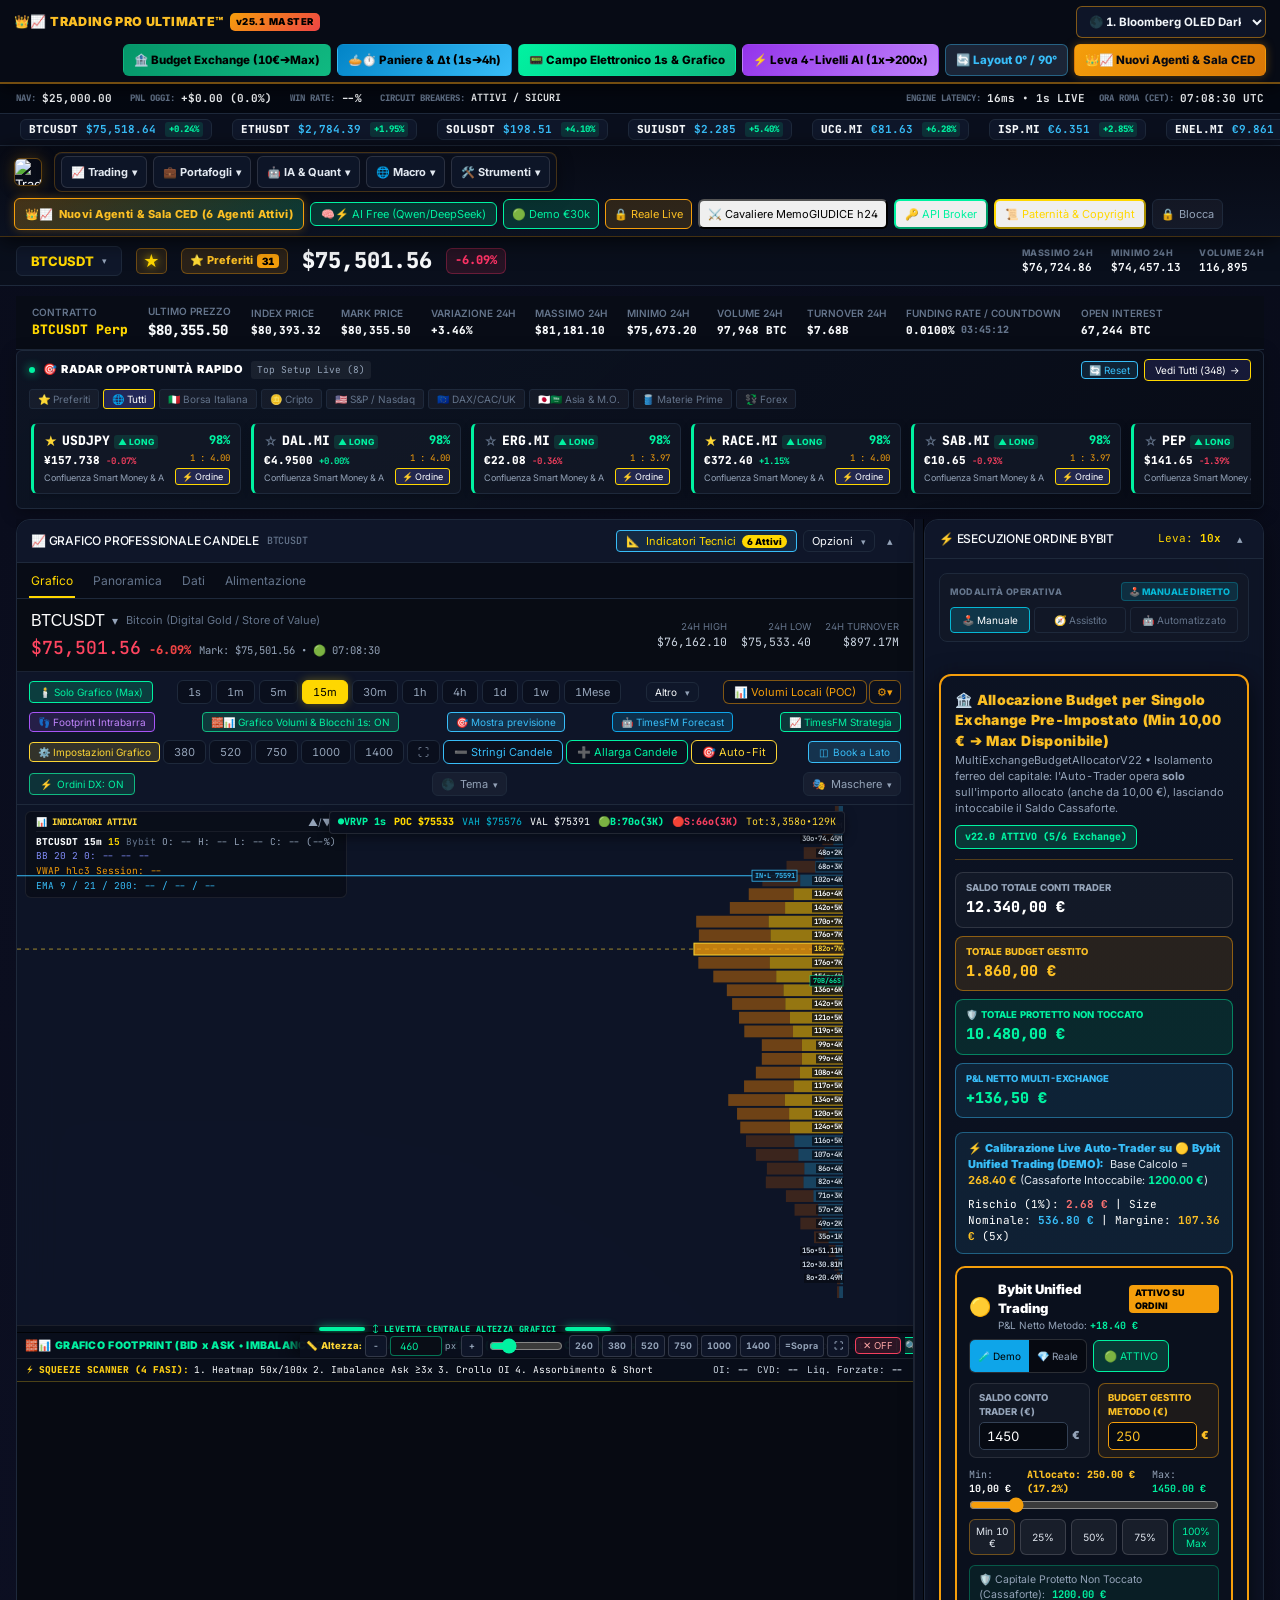
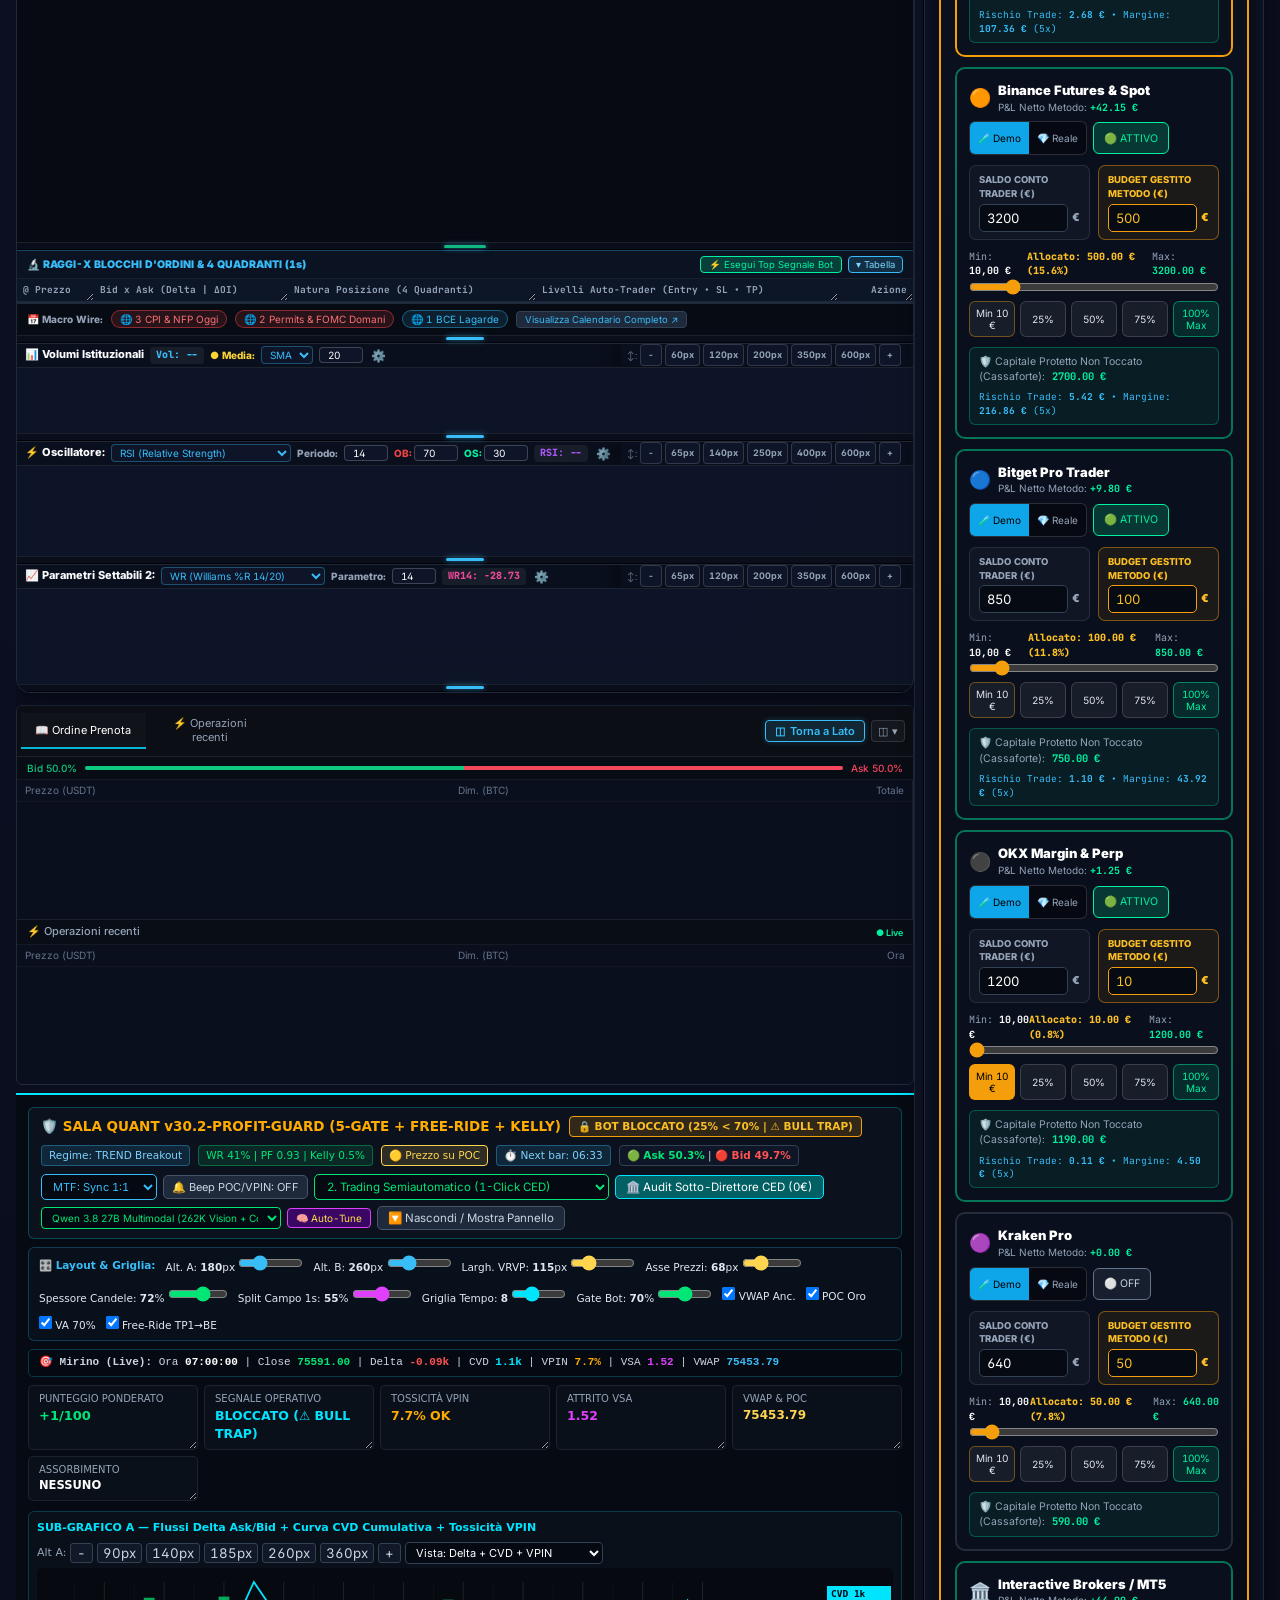
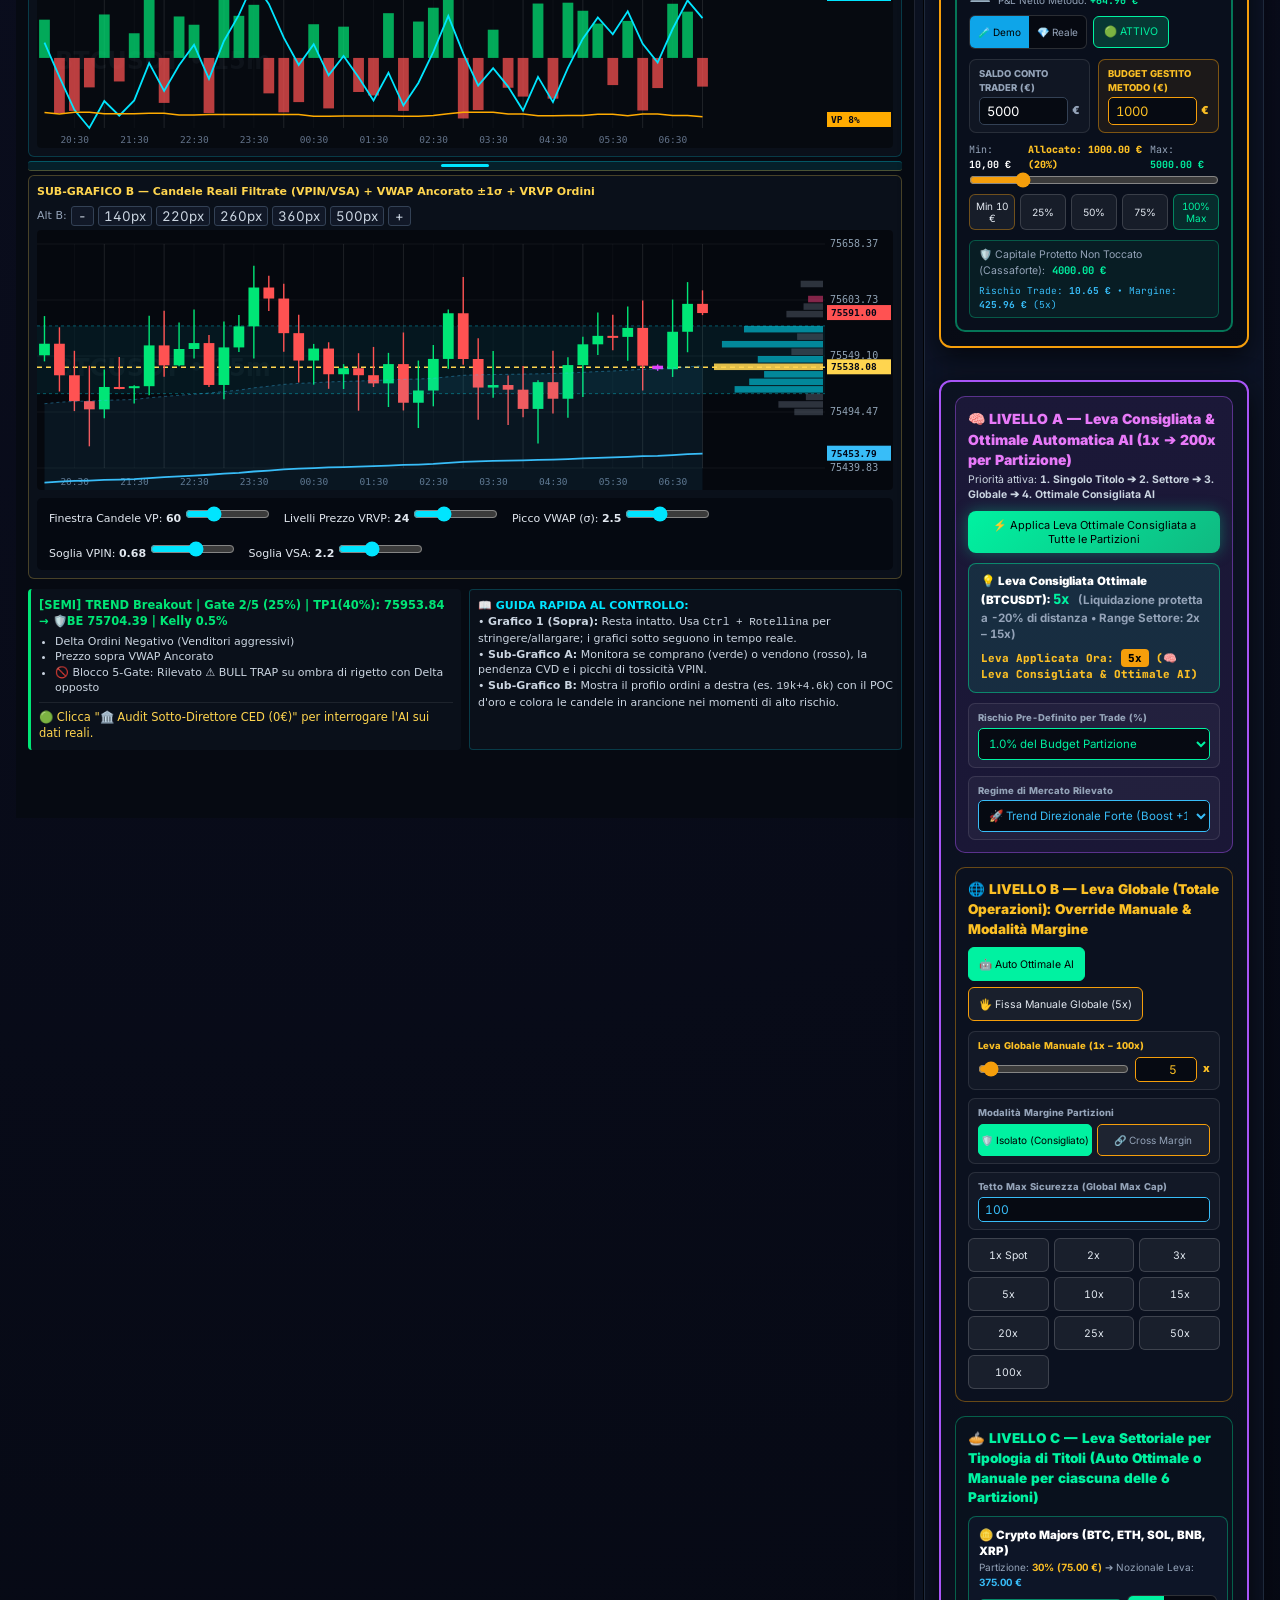
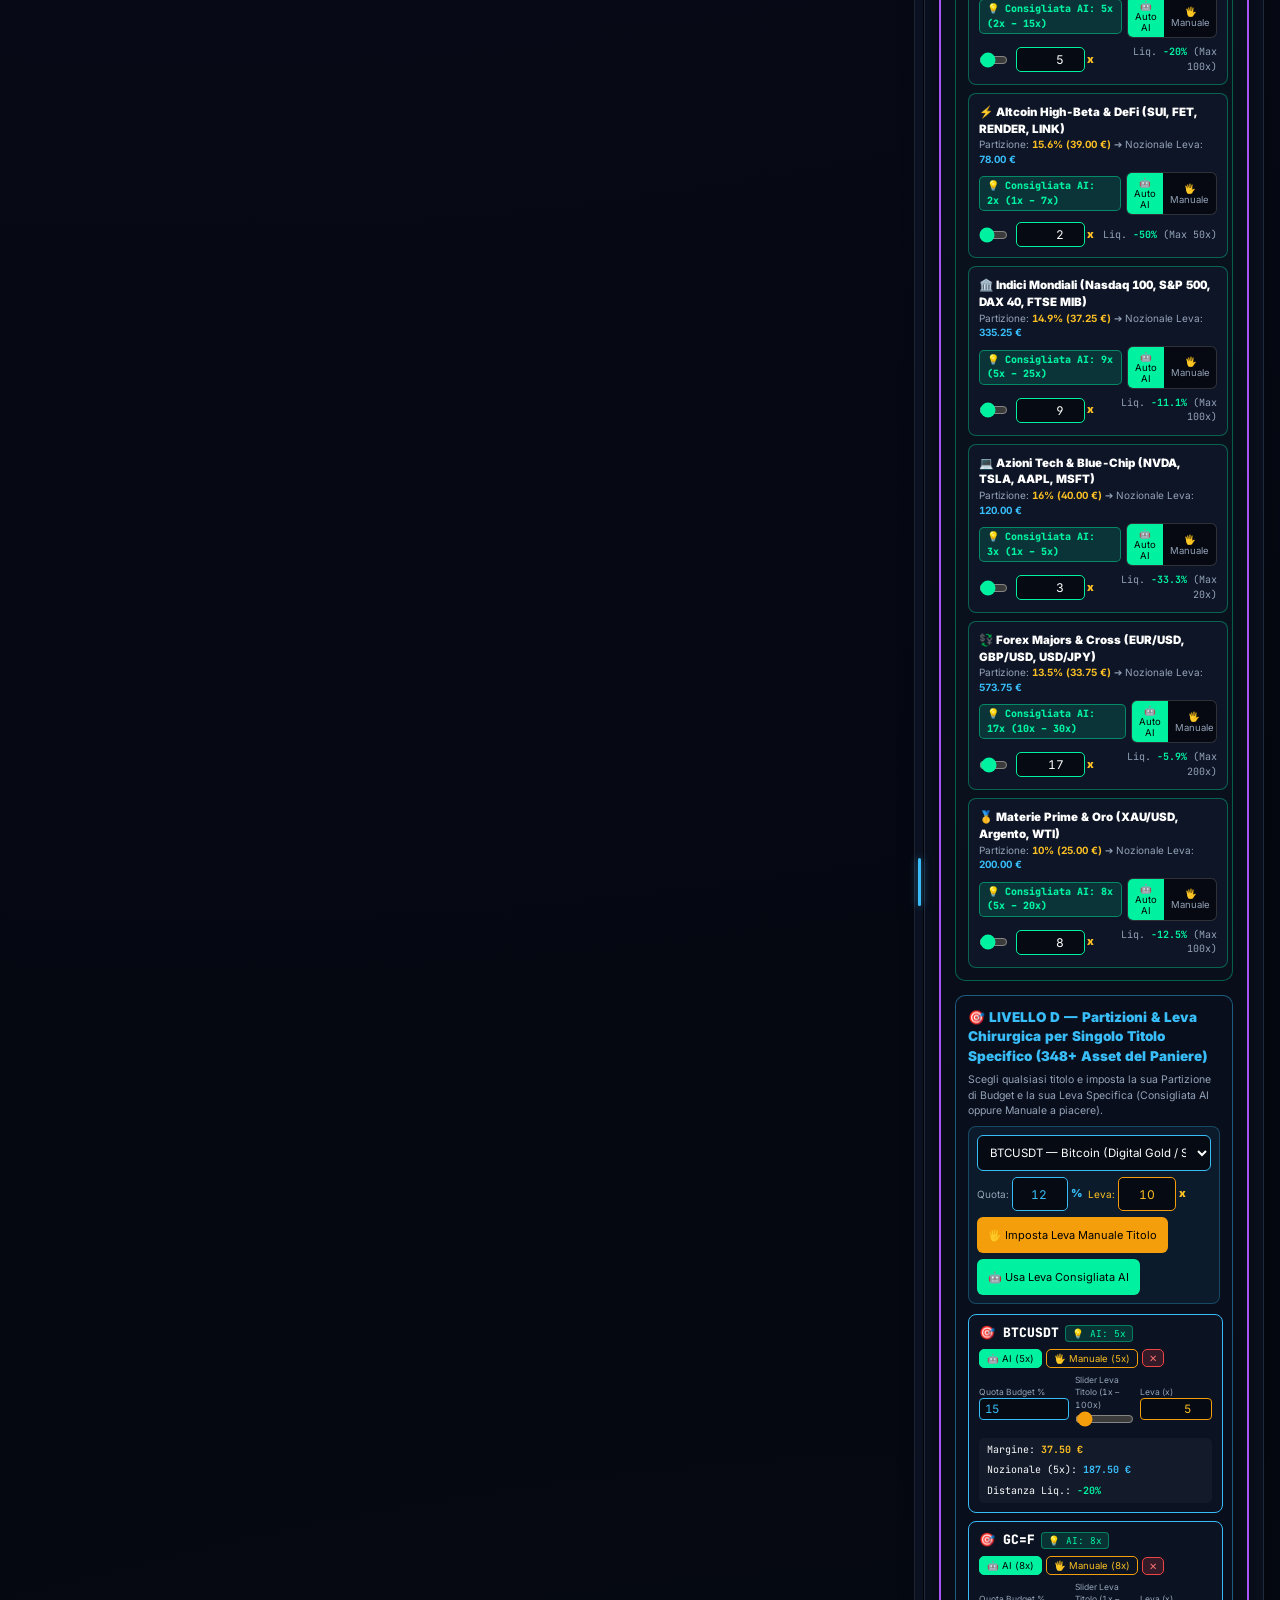
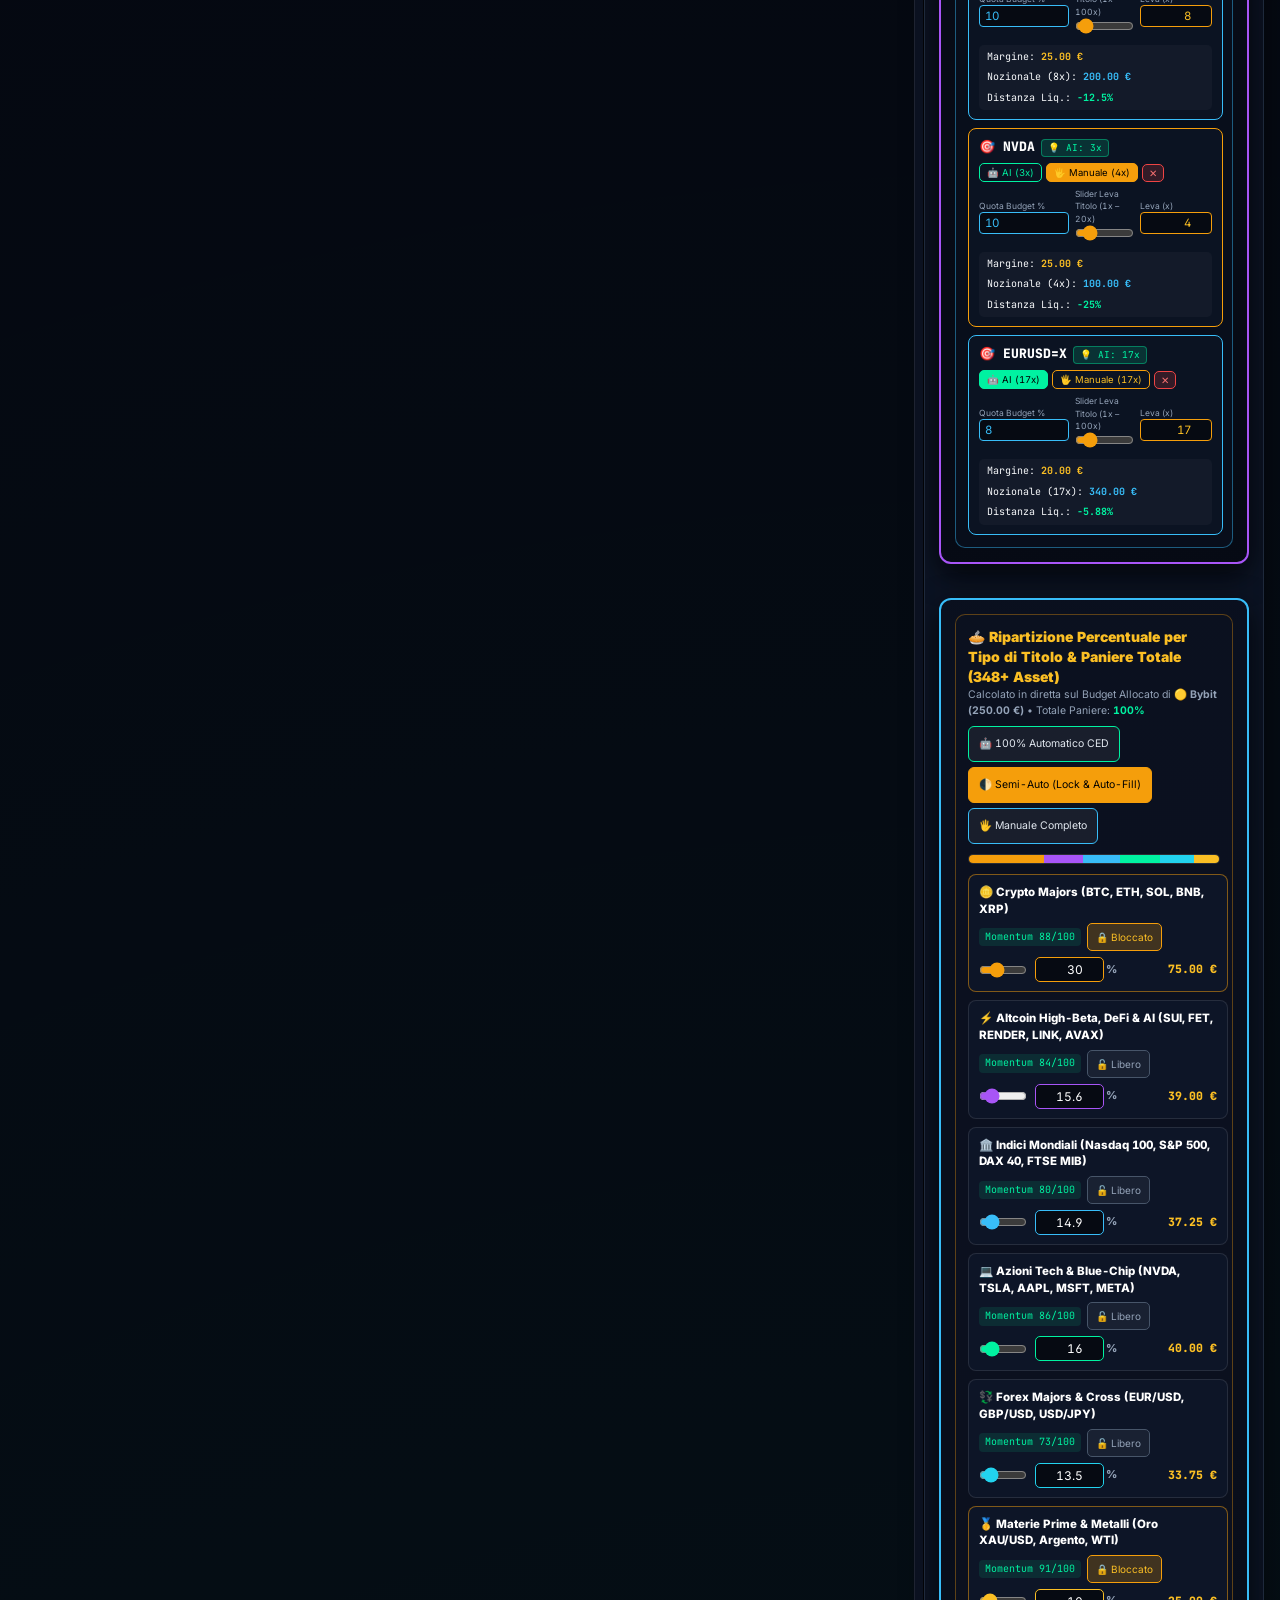
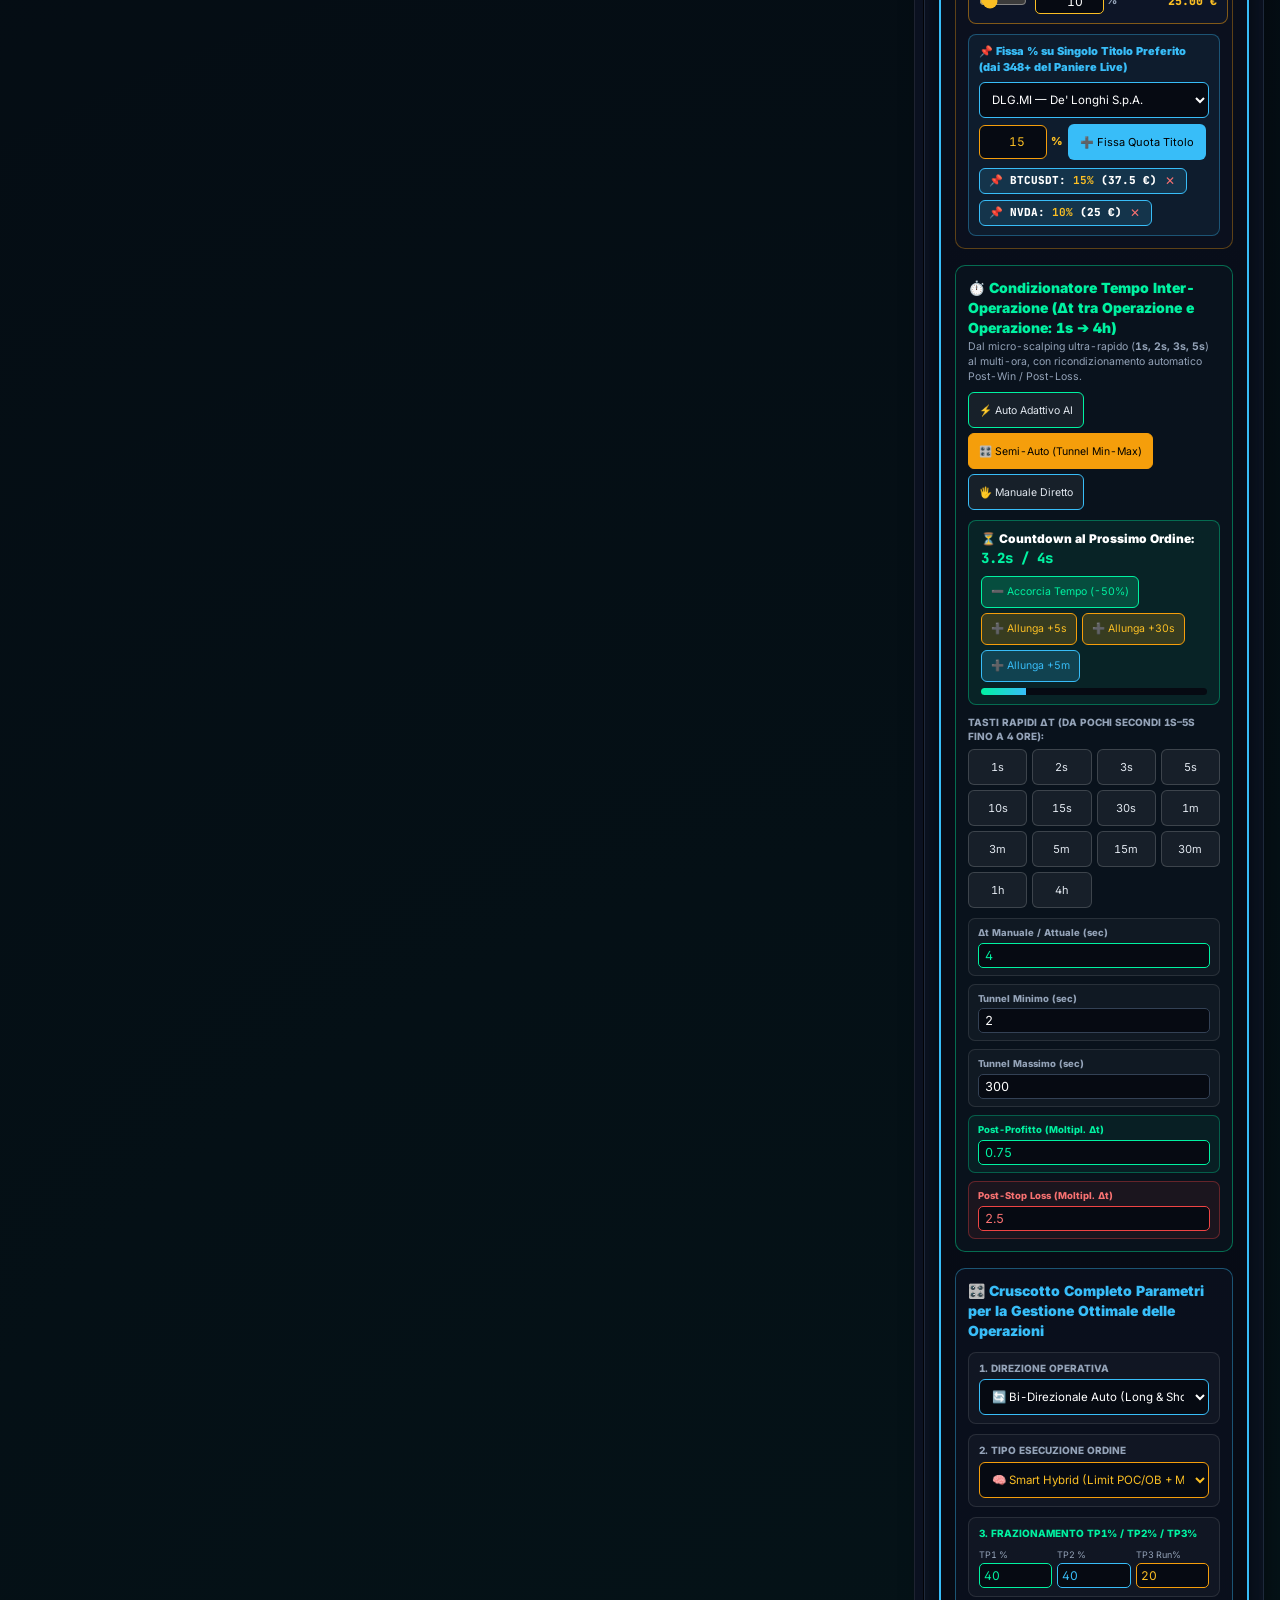
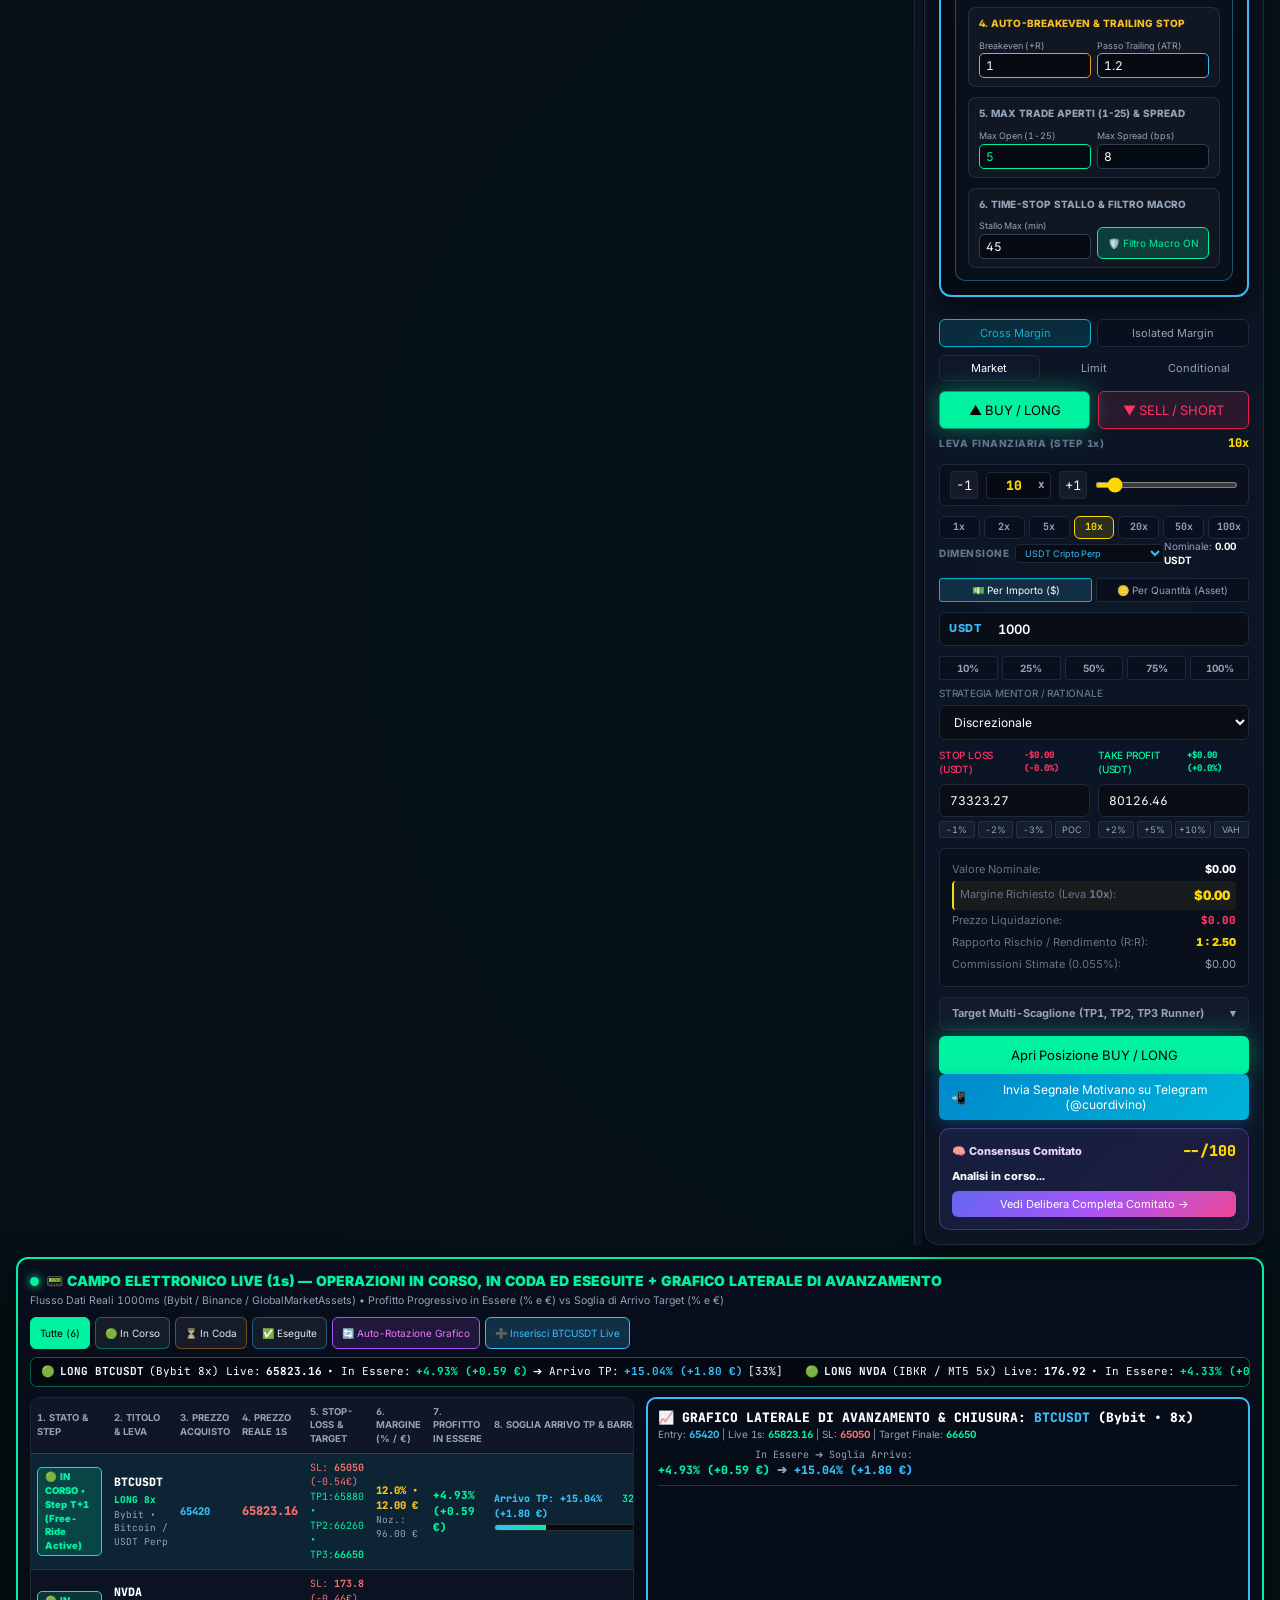
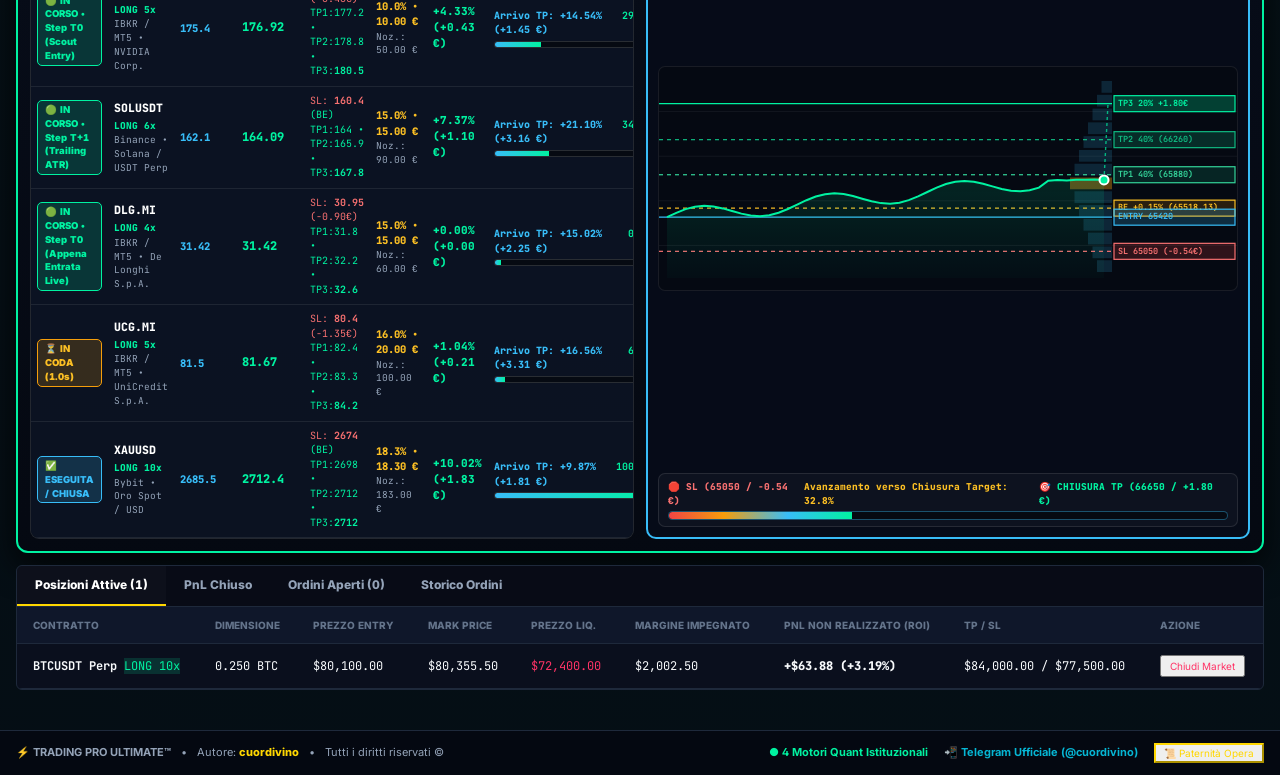
==== commit e2566588: "v31.3-dual-sync: Synced top/bottom .free-llm-synced-select (#free-llm-model-select + #qro-inline-mod" ====
--- a/index.html
+++ b/index.html
@@ -3946,12 +3946,12 @@
   <script src="js/tpu_security_guard.js?v=29.3-chartfix"></script>
   <script src="js/marketing_erp_engine.js?v=29.3-chartfix"></script>
   <script src="js/rnd_autonomous_agents.js?v=29.3-chartfix"></script>
-  <script src="js/free_llm_router.js?v=31.2-auto-modal" defer></script>
+  <script src="js/free_llm_router.js?v=31.3-dual-sync" defer></script>
   <script src="js/vercel_skills_bridge.js?v=29.3-chartfix"></script>
   <script src="js/free_llm_router_v28.js?v=29.3-chartfix"></script>
   <script src="js/trading_ced_suite_v18.js?v=29.3-chartfix"></script>
 <script>if('serviceWorker' in navigator){navigator.serviceWorker.getRegistrations().then(r=>r.forEach(reg=>reg.update()));}</script>
-<script src="js/quant_addon_readonly.js?v=31.0-qwen4-omni" defer></script>
+<script src="js/quant_addon_readonly.js?v=31.3-dual-sync" defer></script>
 </body>
 </html>
 
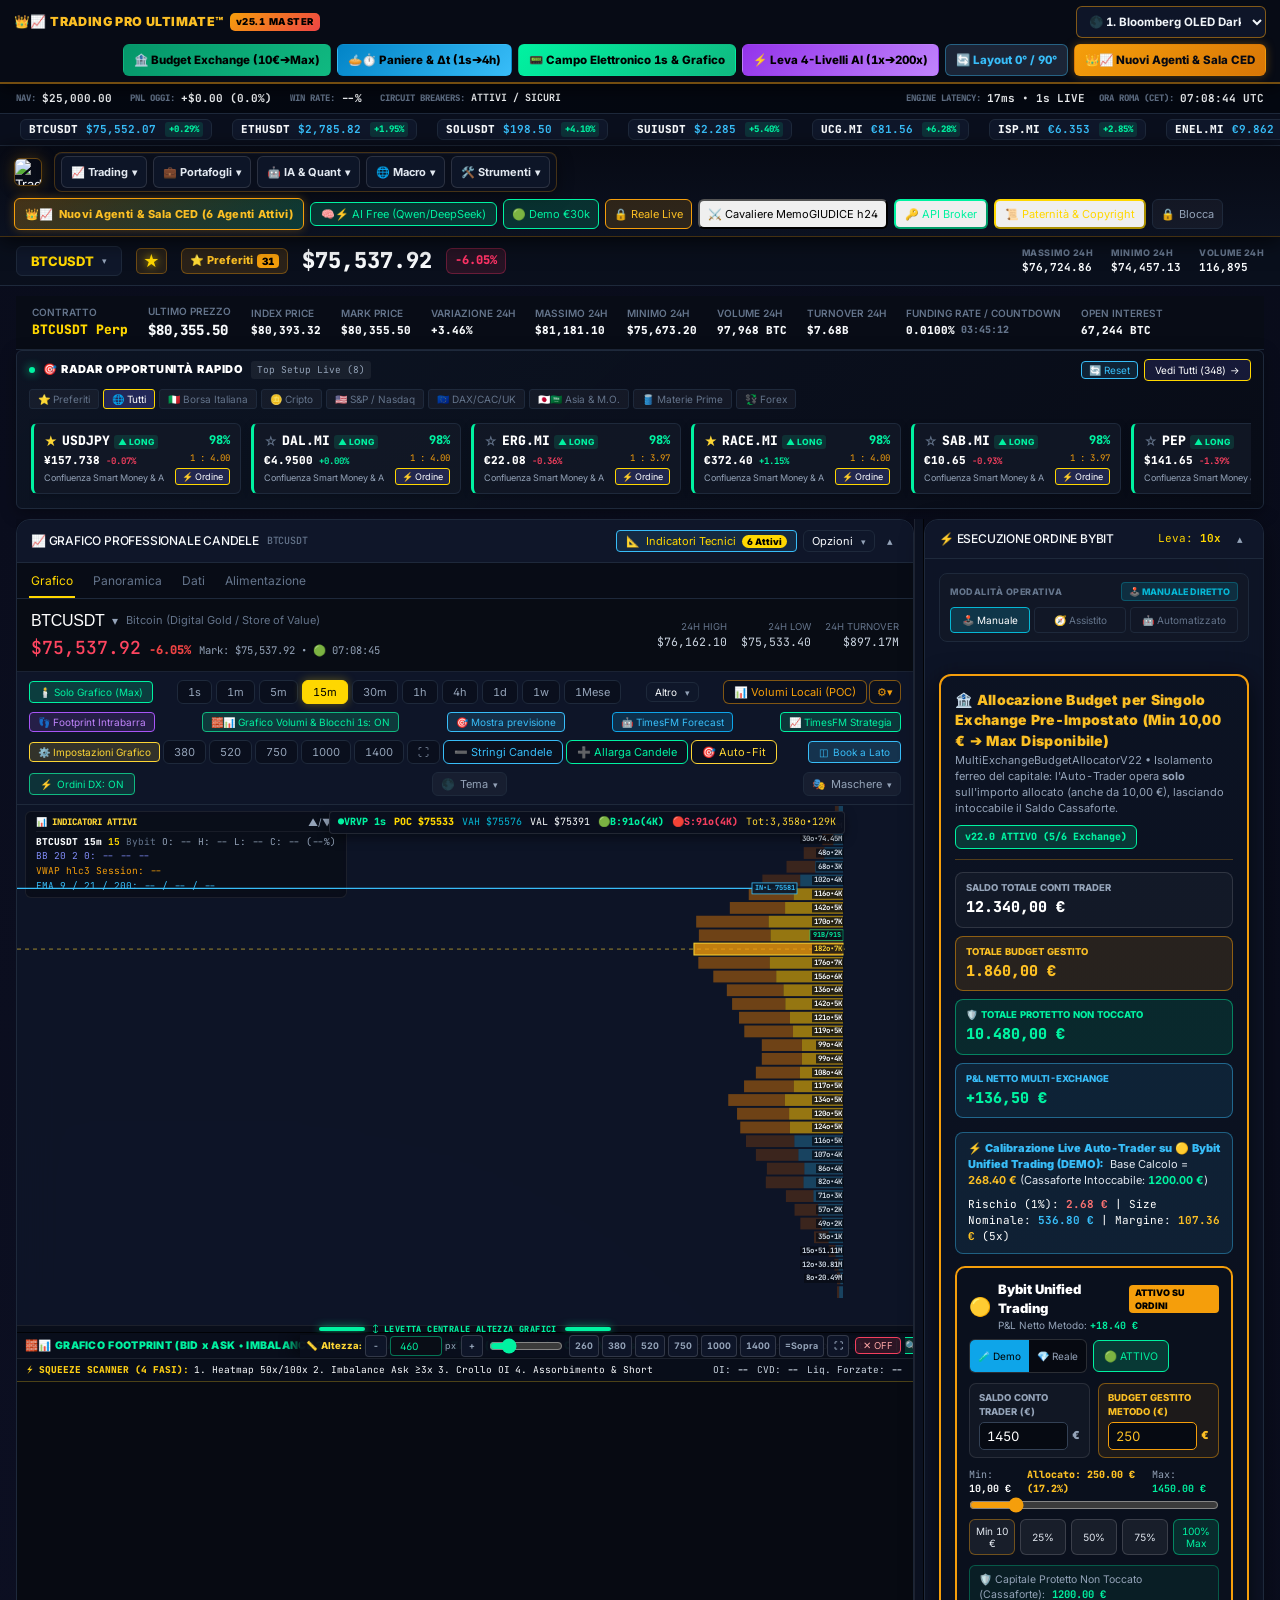
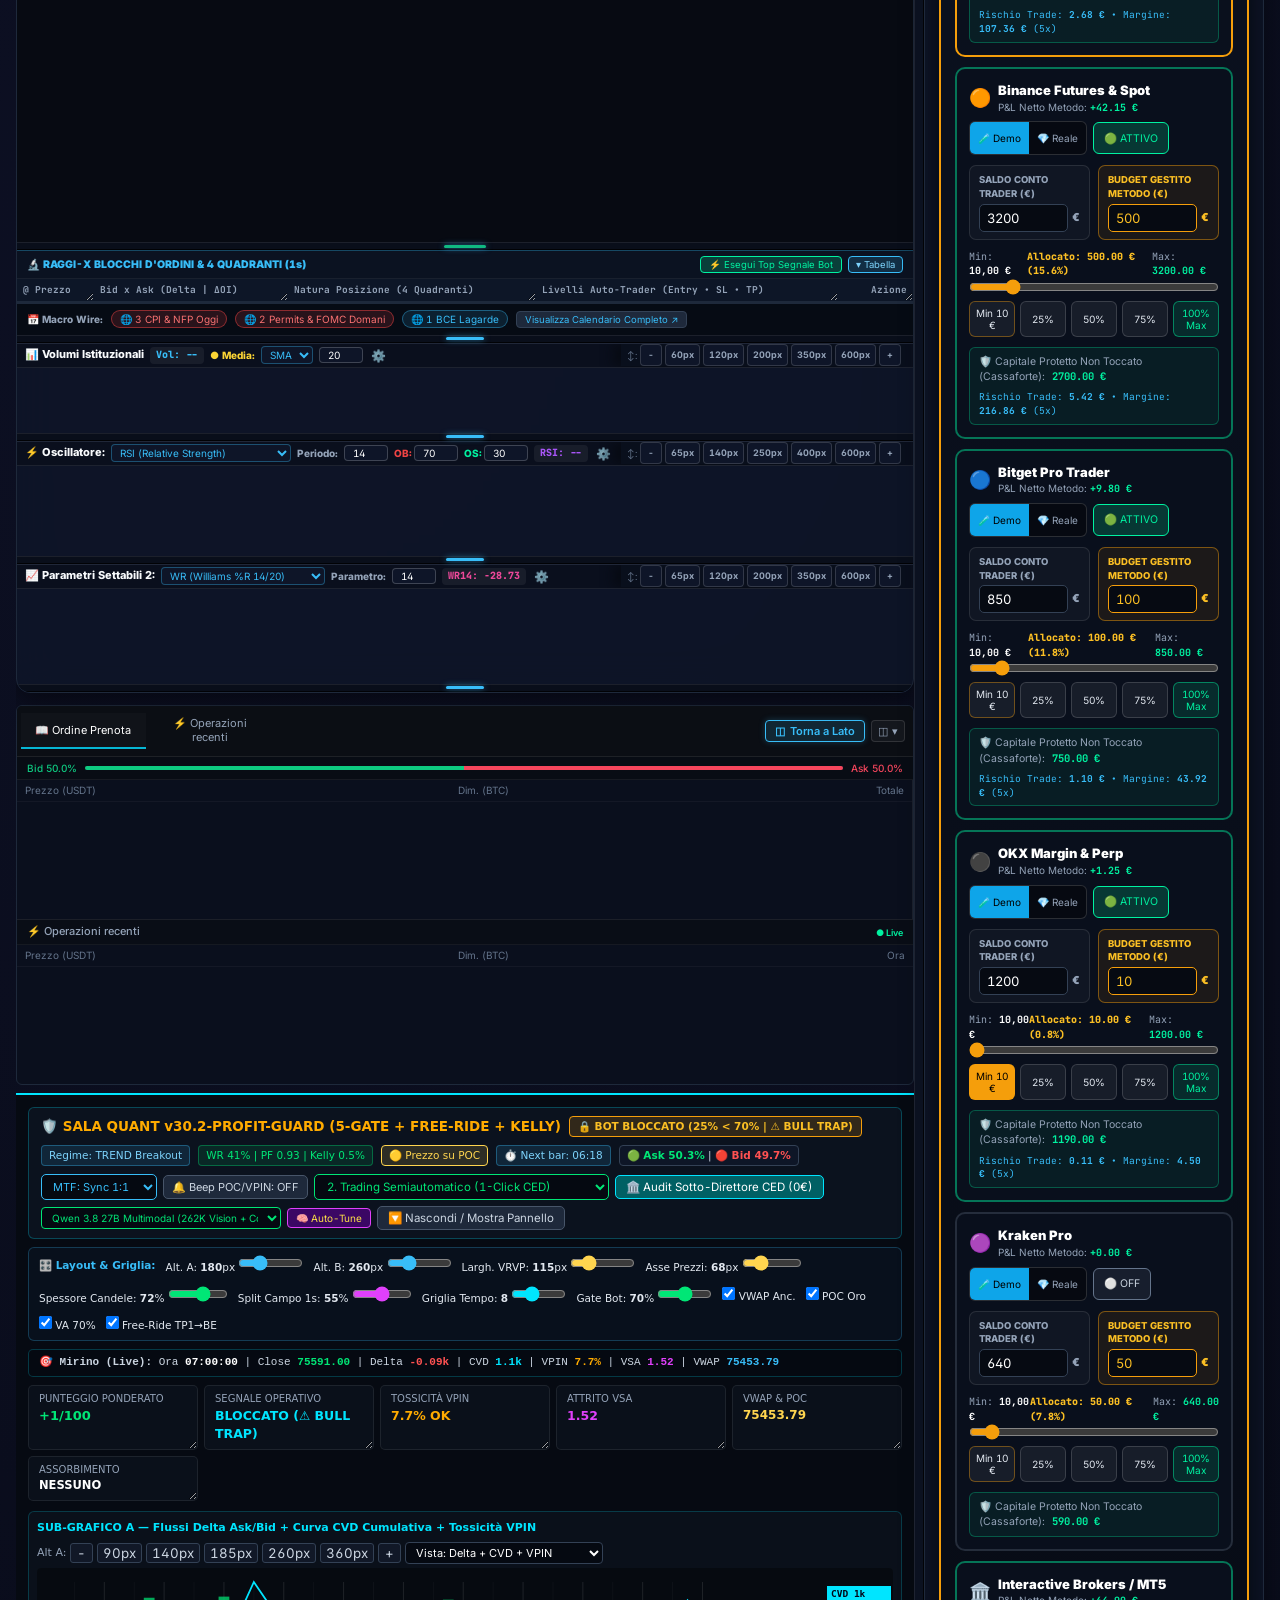
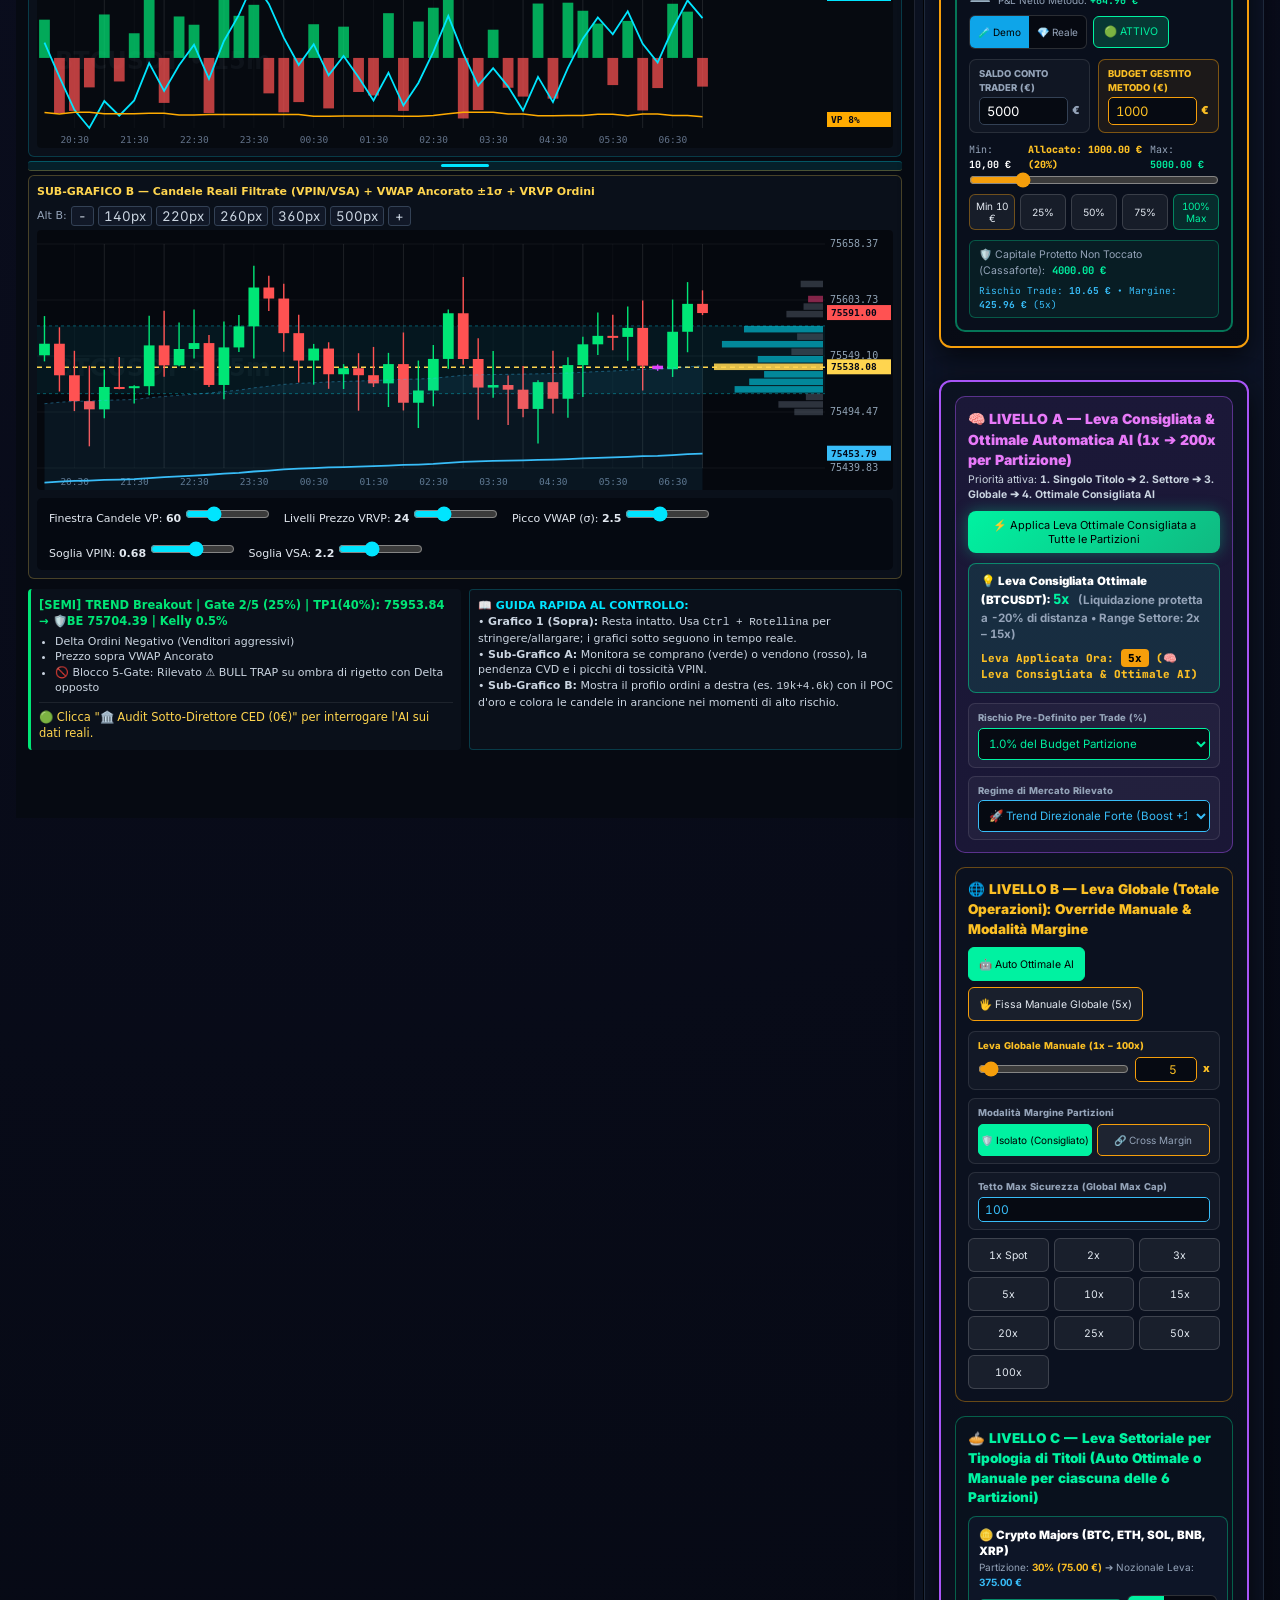
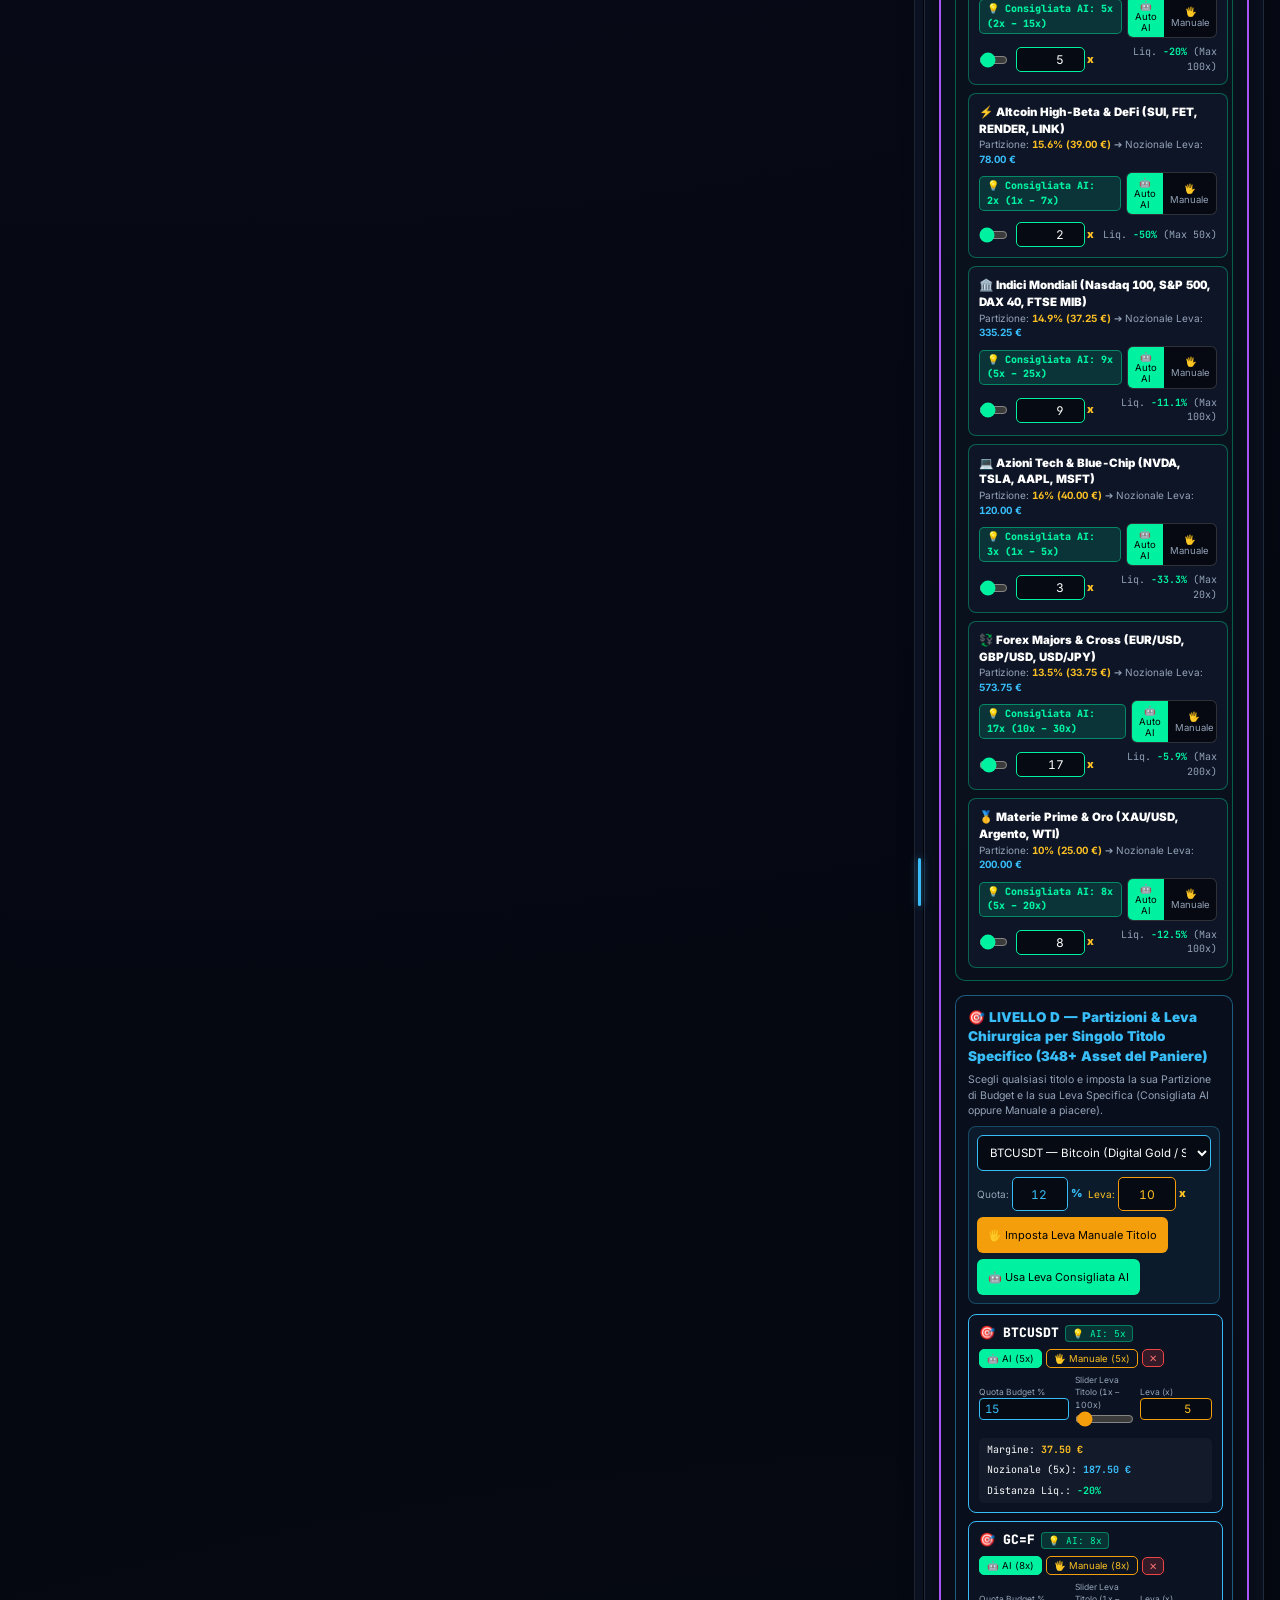
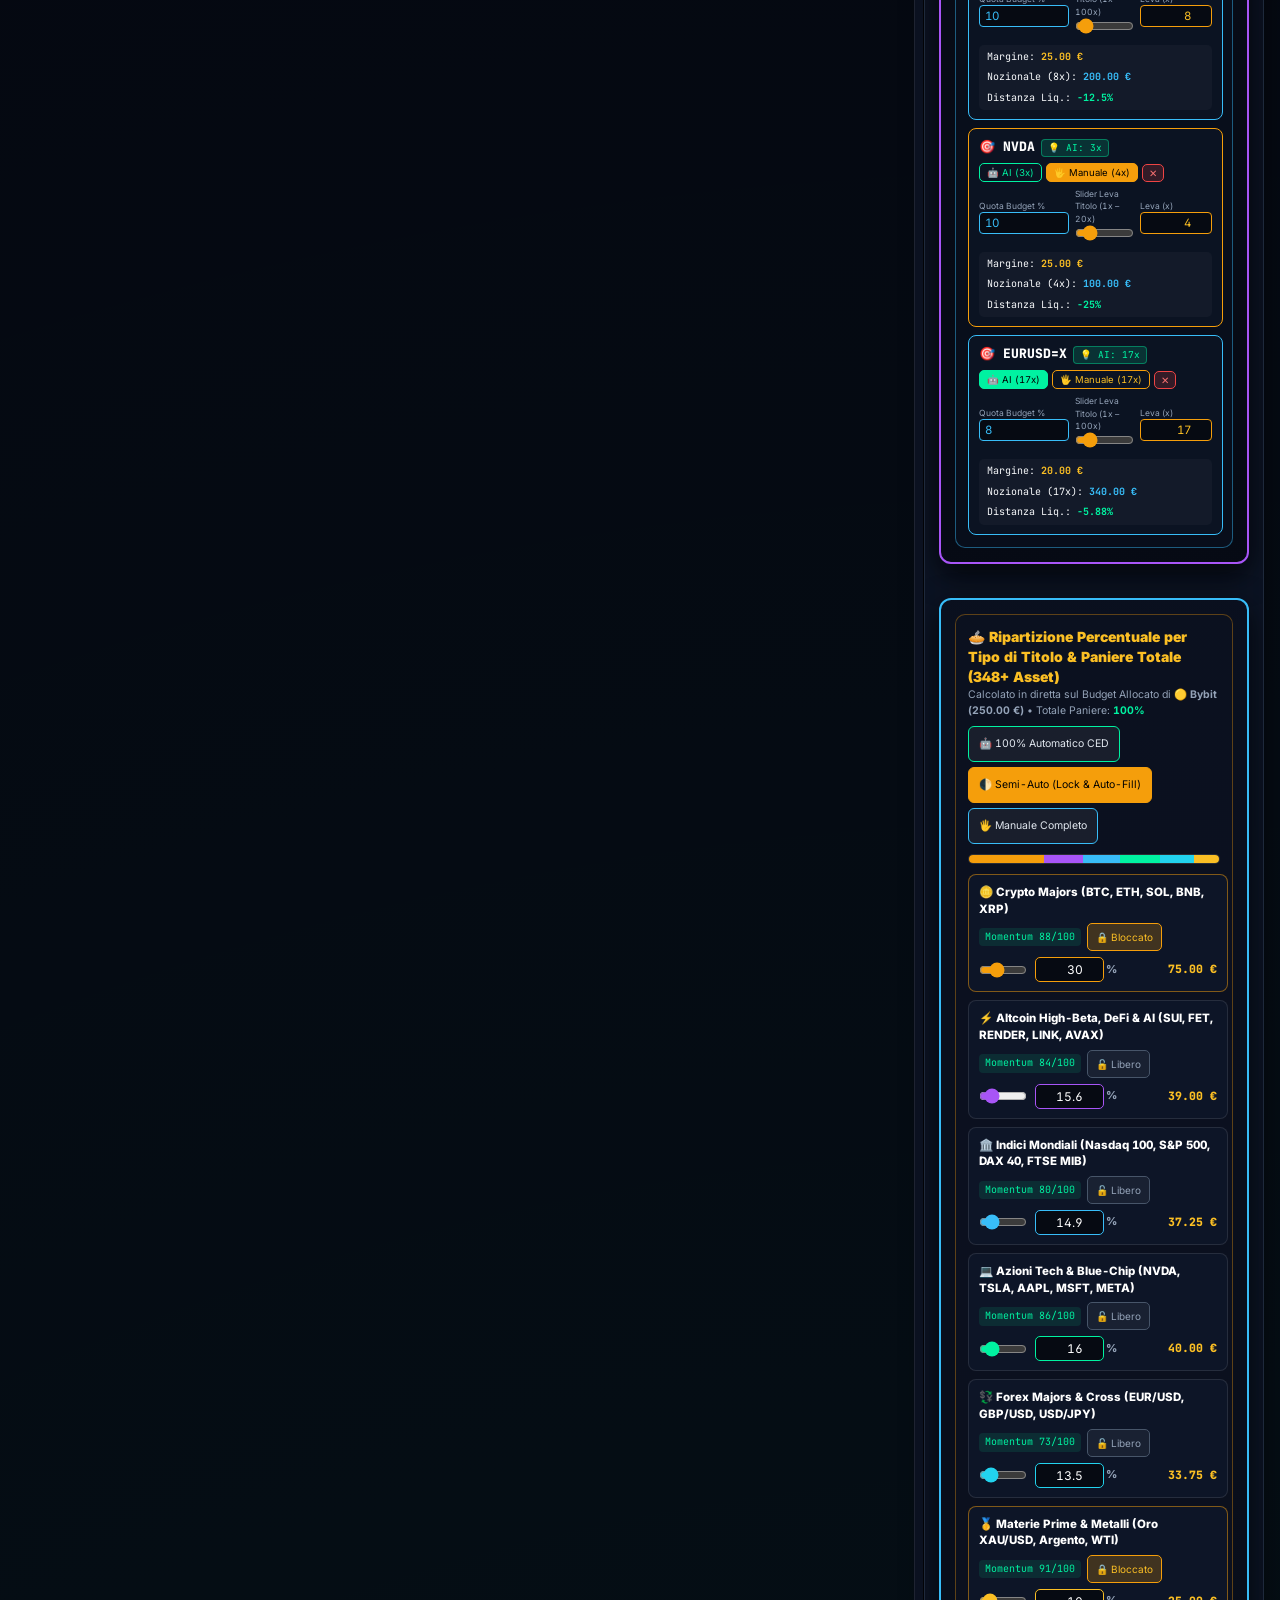
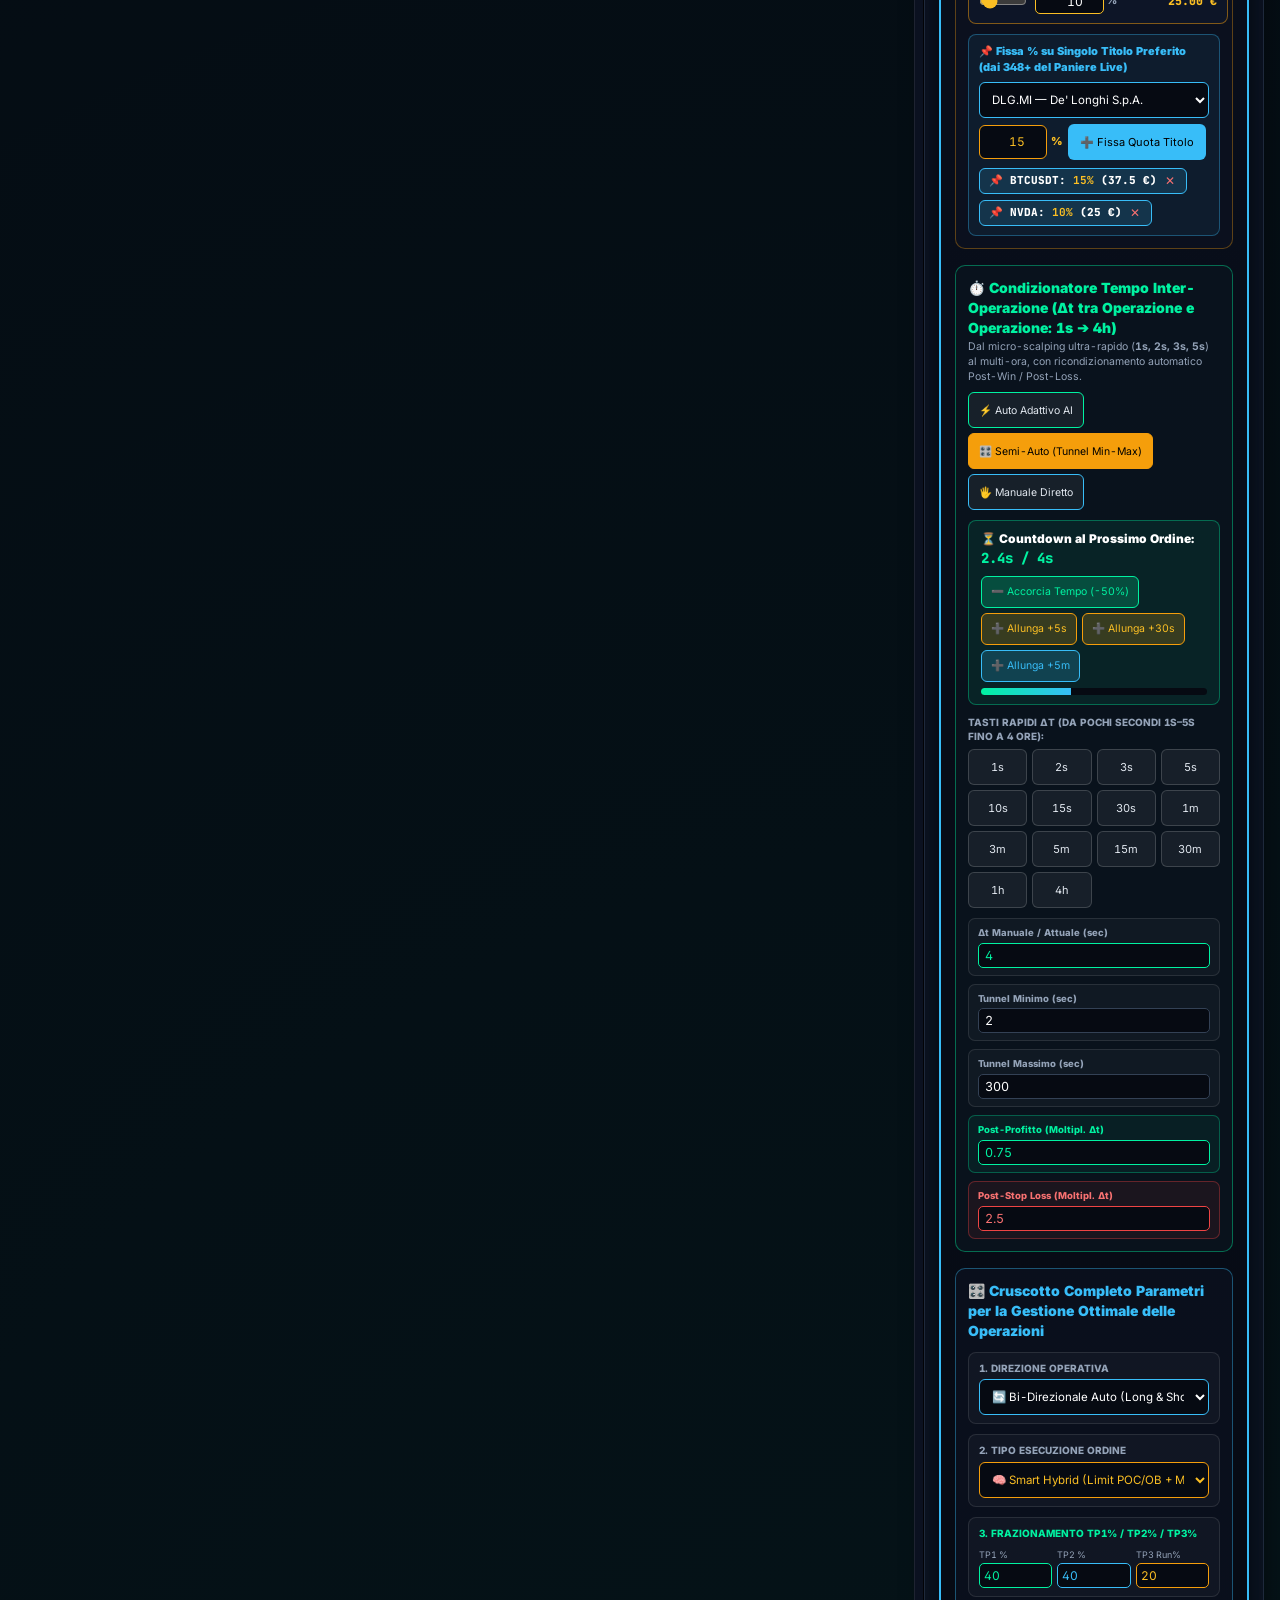
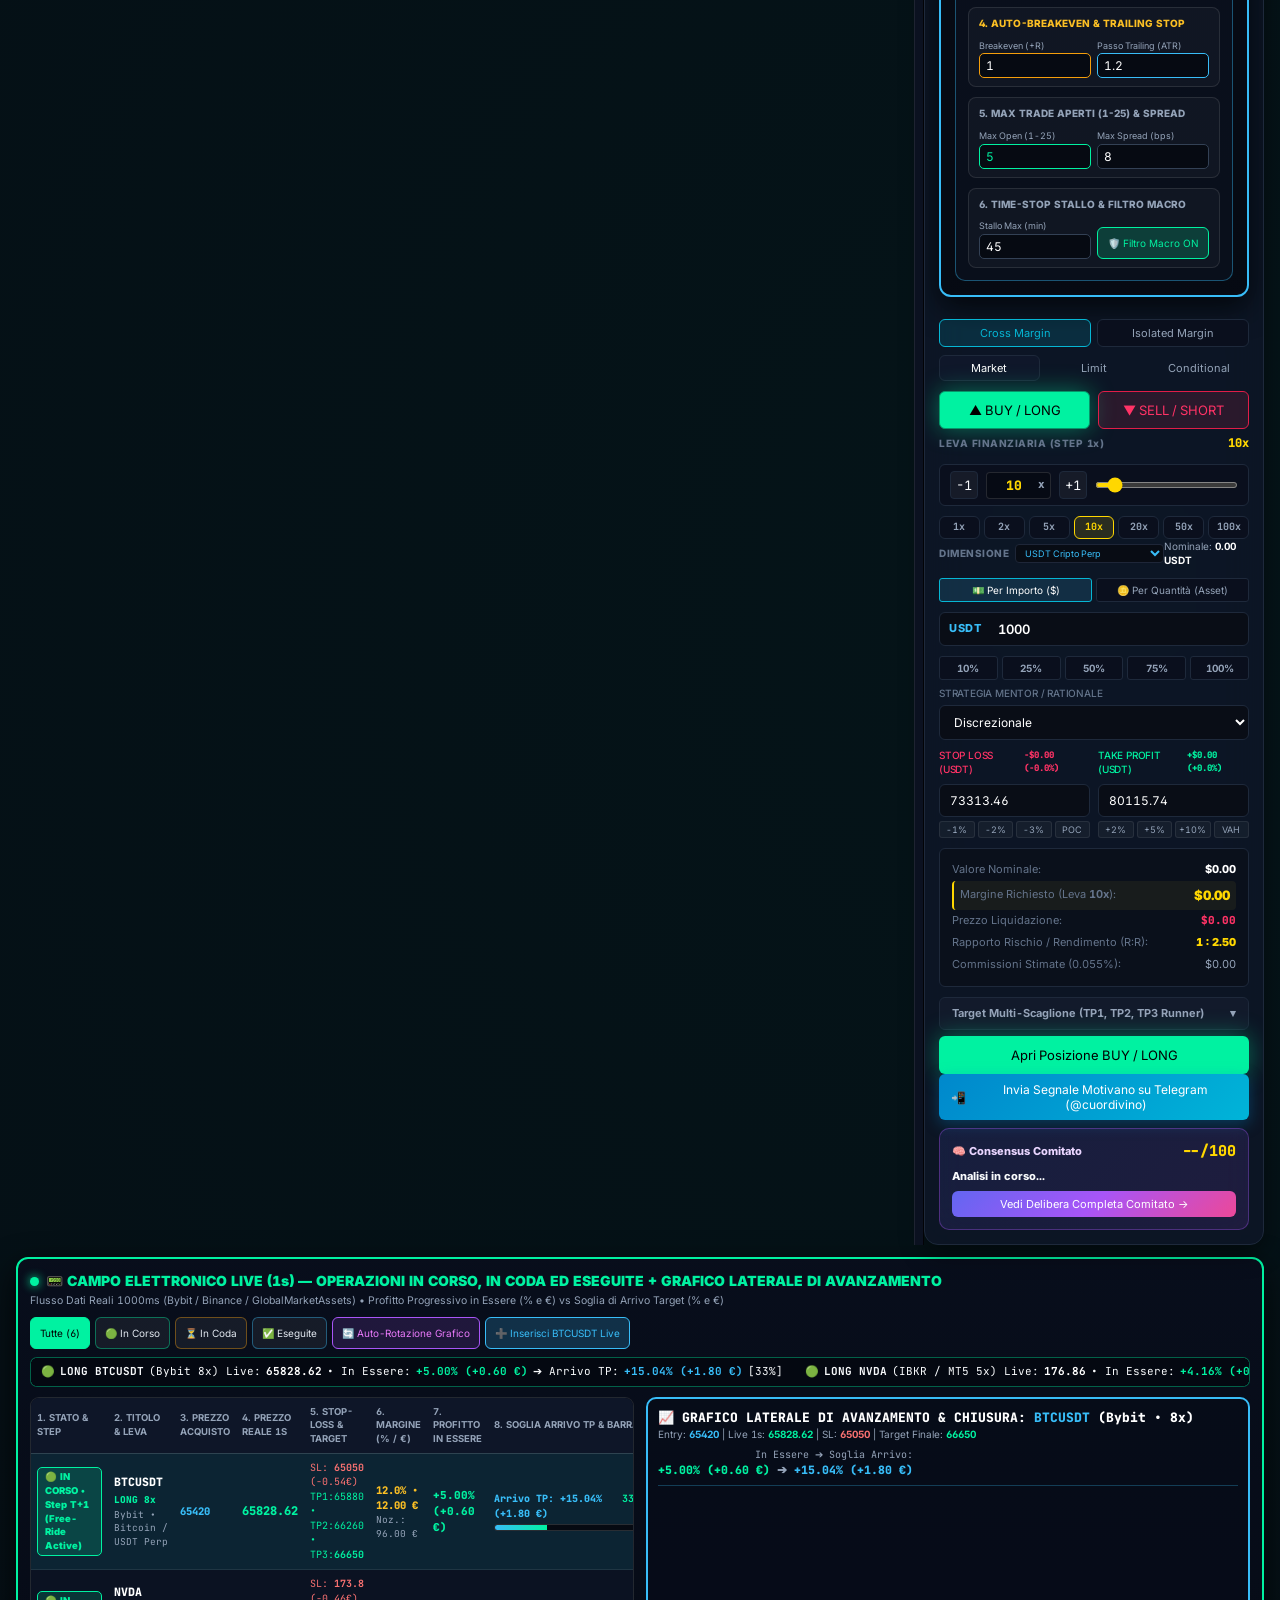
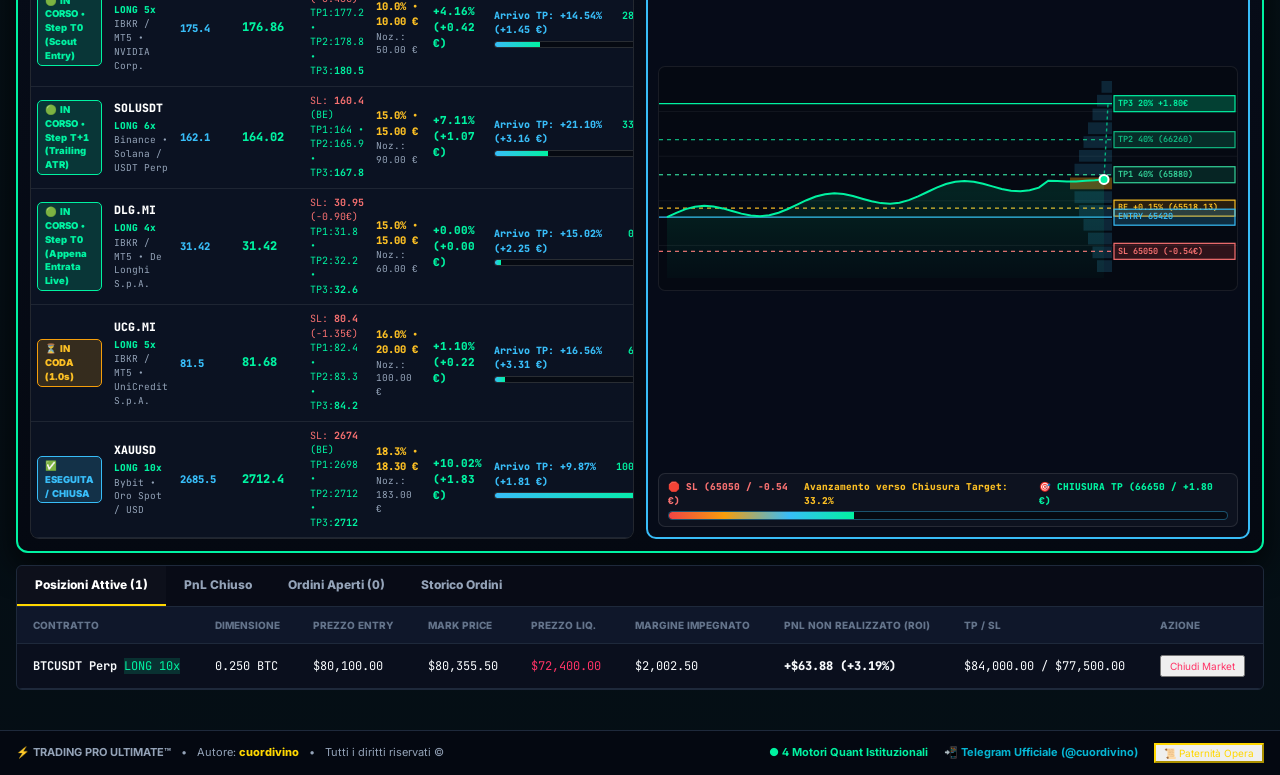
==== commit dd4d0c73: "perf: Hyper-Speed 31 Phase 1 (AI token streaming + model cache + optimistic UI)" ====
--- a/index.html
+++ b/index.html
@@ -3946,12 +3946,12 @@
   <script src="js/tpu_security_guard.js?v=29.3-chartfix"></script>
   <script src="js/marketing_erp_engine.js?v=29.3-chartfix"></script>
   <script src="js/rnd_autonomous_agents.js?v=29.3-chartfix"></script>
-  <script src="js/free_llm_router.js?v=31.3-dual-sync" defer></script>
+  <script src="js/free_llm_router.js?v=31.4-hyperspeed" defer></script>
   <script src="js/vercel_skills_bridge.js?v=29.3-chartfix"></script>
   <script src="js/free_llm_router_v28.js?v=29.3-chartfix"></script>
   <script src="js/trading_ced_suite_v18.js?v=29.3-chartfix"></script>
 <script>if('serviceWorker' in navigator){navigator.serviceWorker.getRegistrations().then(r=>r.forEach(reg=>reg.update()));}</script>
-<script src="js/quant_addon_readonly.js?v=31.3-dual-sync" defer></script>
+<script src="js/quant_addon_readonly.js?v=31.4-hyperspeed" defer></script>
 </body>
 </html>
 
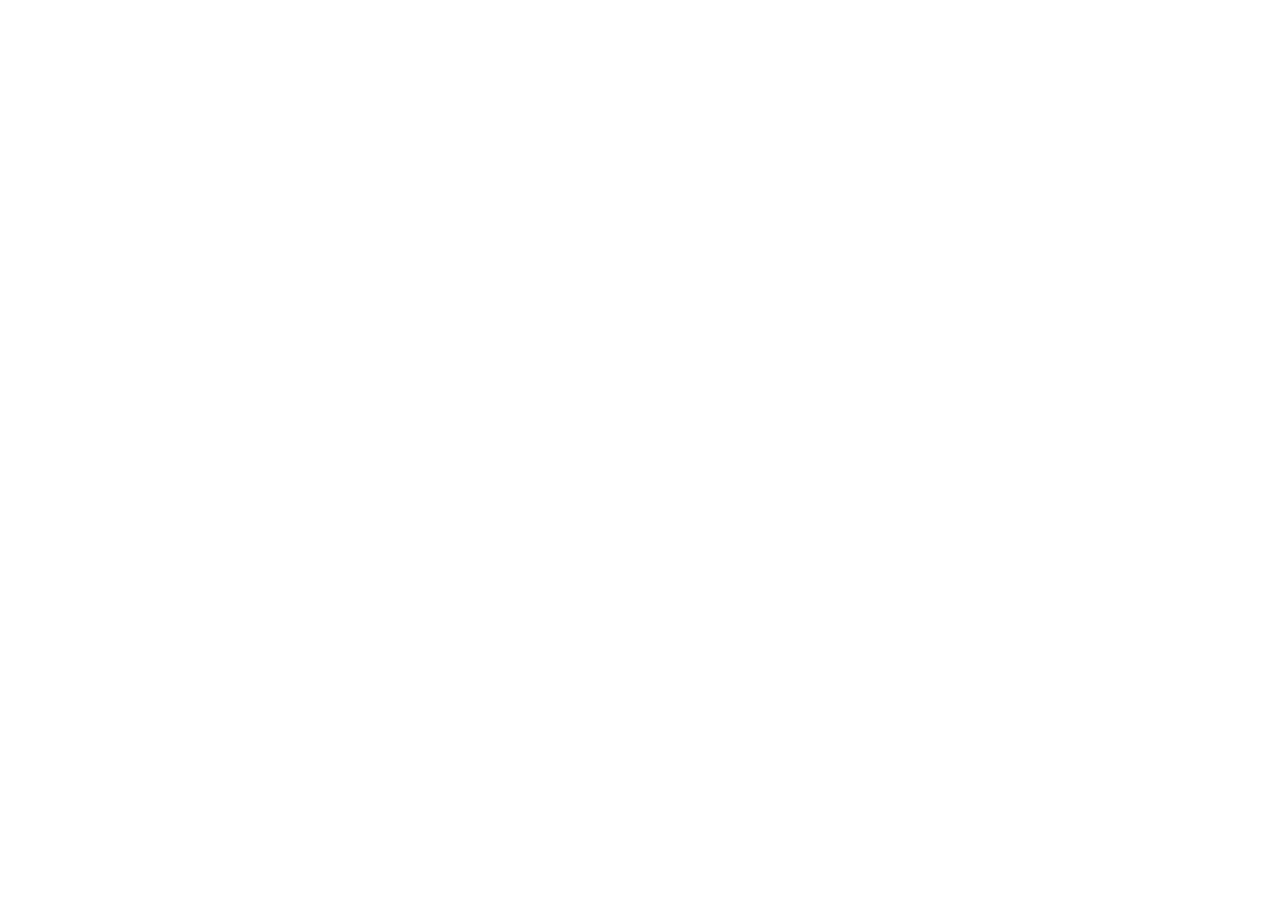
==== commit 074aa72d: "feat: transparent redirect to Netlify (private source repo)" ====
--- a/index.html
+++ b/index.html
@@ -1,3958 +1,24 @@
-﻿<!DOCTYPE html>
+<!doctype html>
 <html lang="it">
 <head>
-  <meta charset="UTF-8">
-  <meta name="viewport" content="width=device-width, initial-scale=1.0, maximum-scale=1.0, user-scalable=no, viewport-fit=cover">
-  <title>Trading Pro Ultimate™ × cuordivino</title>
-  <link rel="icon" type="image/png" sizes="512x512" href="favicon.png?v=2">
-  <link rel="shortcut icon" href="favicon.ico?v=2">
-  <link rel="apple-touch-icon" sizes="180x180" href="apple-touch-icon.png?v=2">
-  <link rel="stylesheet" href="css/motionsites-skin.css?v=2">
-
-  <!-- OpenGraph & Social Preview (MotionSites Cinematic) -->
-  <meta property="og:title" content="Trading Pro Ultimate™ × cuordivino | Market Quantum Co-Pilot">
-  <meta property="og:description" content="Piattaforma di Trading Istituzionale e Suite Quantistica con Consenso Multi-Agente IA. © La_mEnte_arDente">
-  <meta property="og:image" content="og-banner-tradingpro-ultimate.png?v=2">
-  <meta property="og:type" content="website">
-  
-  <!-- PWA & Mobile Meta Tags -->
-  <meta name="apple-mobile-web-app-capable" content="yes">
-  <meta name="apple-mobile-web-app-status-bar-style" content="black-translucent">
-  <meta name="theme-color" content="#07090e">
-  <meta name="robots" content="noindex, nofollow, noarchive, nosnippet">
-  <meta name="googlebot" content="noindex, nofollow, noarchive, nosnippet">
-  <meta http-equiv="Cache-Control" content="no-cache, no-store, must-revalidate">
-  <meta http-equiv="Pragma" content="no-cache">
-  <meta http-equiv="Expires" content="0">
-  
-  <!-- SAFE APP VERSION & PASSIVE CACHE PURGER (CRASH-FREE FOR SAFARI & WINDOWS 10) -->
-  <script>
-    (function() {
-      var CURR_VERSION = '25.2.0';
-      try {
-        var savedVer = localStorage.getItem('TPU_APP_VERSION');
-        if (savedVer !== CURR_VERSION) {
-          localStorage.setItem('TPU_APP_VERSION', CURR_VERSION);
-          try { sessionStorage.clear(); } catch(e){}
-        }
-      } catch(e) {}
-
-      window.addEventListener('load', function() {
-        if ('serviceWorker' in navigator) {
-          navigator.serviceWorker.getRegistrations().then(function(regs) {
-            for (var i = 0; i < regs.length; i++) {
-              regs[i].unregister().catch(function(){});
-            }
-          }).catch(function(){});
-        }
-        if ('caches' in window) {
-          caches.keys().then(function(names) {
-            for (var i = 0; i < names.length; i++) {
-              caches.delete(names[i]).catch(function(){});
-            }
-          }).catch(function(){});
-        }
-      });
-    })();
-  </script>
-
-  <!-- Google Fonts: Inter & JetBrains Mono -->
-  <link rel="preconnect" href="https://fonts.googleapis.com">
-  <link rel="preconnect" href="https://fonts.gstatic.com" crossorigin>
-  <link href="https://fonts.googleapis.com/css2?family=Inter:wght@400;500;600;700;800;900&family=JetBrains+Mono:wght@400;600;700;800&display=swap" rel="stylesheet">
-  
-  <!-- Lightweight Charts Standalone CDN -->
-  <script src="https://unpkg.com/lightweight-charts@4.1.3/dist/lightweight-charts.standalone.production.js"></script>
-  
-  <!-- Terminal Stylesheet -->
-  <link rel="stylesheet" href="css/terminal.css?v=29.3-chartfix">
-  <link rel="stylesheet" href="css/master-suite.css?v=4">
-
-  <link rel="stylesheet" href="css/supreme-suite.css">
-  <link rel="stylesheet" href="css/portfolio.css">
-  <link rel="stylesheet" href="css/news_newspaper.css">
-  <link rel="stylesheet" href="css/cavaliere_memo.css">
-  <link rel="stylesheet" href="css/responsive_11_rules.css?v=29.3-chartfix">
-  <link rel="stylesheet" href="css/charts_3d_depth.css">
-  <link rel="stylesheet" href="css/ced_v18_suite.css?v=29.3-chartfix">
+<meta charset="utf-8">
+<meta name="viewport" content="width=device-width,initial-scale=1">
+<title>Redirect...</title>
+<script>
+(function(){
+  var target = "https://trading-pro-ultimate.netlify.app";
+  var repoPrefix = "/trading-pro-ultimate";
+  var p = location.pathname;
+  if (p.toLowerCase().indexOf(repoPrefix.toLowerCase()) === 0) {
+    p = p.slice(repoPrefix.length);
+  }
+  if (!p || p === "/") p = "/";
+  location.replace(target + p + location.search + location.hash);
+})();
+</script>
+<noscript><meta http-equiv="refresh" content="0;url=https://trading-pro-ultimate.netlify.app"></noscript>
 </head>
-<body>
-  <!-- TOP MONITOR CONTROL BAR v18.0 (12 MONITOR THEMES + ERGONOMIC TOUCH-FIRST + 0°/90° LAYOUT) -->
-  <div id="cbMonitorControlBarV18">
-    <div class="cb-bar-left">
-      <span class="cb-badge-title">👑📈 TRADING PRO ULTIMATE™</span>
-      <span class="cb-badge-version">v25.1 MASTER</span>
-    </div>
-    <div class="cb-bar-center">
-      <select id="tpuThemeSelectV18" class="cb-theme-select" onchange="window.TPUCEDMaster && window.TPUCEDMaster.applyTheme(this.value)" title="Seleziona Colore Monitor">
-        <option value="1-obsidian-oled">🌑 1. Bloomberg OLED Dark</option>
-        <option value="2-autocad-navy">📊 2. TradingView Navy</option>
-        <option value="3-archiproducts-ivory">🏛️ 3. Financial Ivory (Chiaro)</option>
-        <option value="4-sunlight-cantiere">☀️ 4. Outdoor Sole Diretto</option>
-        <option value="5-studio-sage">🌲 5. Bullish Emerald Dark</option>
-        <option value="6-blackrender-titanium">🔥 6. Wall Street Titanium</option>
-        <option value="7-blueprint-cyan">📘 7. Quant Cyan Desk</option>
-        <option value="8-luxury-burgundy">🍷 8. Hedge Fund Burgundy & Gold</option>
-        <option value="9-nordic-daylight">🧊 9. Institutional Daylight</option>
-        <option value="10-matrix-terminal">🟢 10. Matrix Algo Terminal</option>
-        <option value="11-cyber-neon">🟣 11. DeFi Cyber Neon</option>
-        <option value="12-sepia-eyecare">📜 12. Il Sole Sepia (Riposo)</option>
-      </select>
-      <div class="cb-swatches-wrap">
-        <button type="button" class="cb-swatch-btn active" data-theme="1-obsidian-oled" style="background:#060913; border-color:#f59e0b;" onclick="window.TPUCEDMaster && window.TPUCEDMaster.applyTheme('1-obsidian-oled')" title="Bloomberg OLED Dark">🌑</button>
-        <button type="button" class="cb-swatch-btn" data-theme="2-autocad-navy" style="background:#071326; border-color:#00f5d4;" onclick="window.TPUCEDMaster && window.TPUCEDMaster.applyTheme('2-autocad-navy')" title="TradingView Navy">📊</button>
-        <button type="button" class="cb-swatch-btn" data-theme="3-archiproducts-ivory" style="background:#f6f3ec; border-color:#b45309;" onclick="window.TPUCEDMaster && window.TPUCEDMaster.applyTheme('3-archiproducts-ivory')" title="Financial Ivory">🏛️</button>
-        <button type="button" class="cb-swatch-btn" data-theme="4-sunlight-cantiere" style="background:#ffffff; border-color:#000000;" onclick="window.TPUCEDMaster && window.TPUCEDMaster.applyTheme('4-sunlight-cantiere')" title="Outdoor Sole Diretto">☀️</button>
-        <button type="button" class="cb-swatch-btn" data-theme="5-studio-sage" style="background:#091917; border-color:#10b981;" onclick="window.TPUCEDMaster && window.TPUCEDMaster.applyTheme('5-studio-sage')" title="Bullish Emerald Dark">🌲</button>
-        <button type="button" class="cb-swatch-btn" data-theme="6-blackrender-titanium" style="background:#121214; border-color:#ff6b00;" onclick="window.TPUCEDMaster && window.TPUCEDMaster.applyTheme('6-blackrender-titanium')" title="Wall Street Titanium">🔥</button>
-        <button type="button" class="cb-swatch-btn" data-theme="7-blueprint-cyan" style="background:#002b49; border-color:#38bdf8;" onclick="window.TPUCEDMaster && window.TPUCEDMaster.applyTheme('7-blueprint-cyan')" title="Quant Cyan Desk">📘</button>
-        <button type="button" class="cb-swatch-btn" data-theme="8-luxury-burgundy" style="background:#1a0910; border-color:#fcd34d;" onclick="window.TPUCEDMaster && window.TPUCEDMaster.applyTheme('8-luxury-burgundy')" title="Hedge Fund Burgundy">🍷</button>
-        <button type="button" class="cb-swatch-btn" data-theme="9-nordic-daylight" style="background:#e2e8f0; border-color:#1d4ed8;" onclick="window.TPUCEDMaster && window.TPUCEDMaster.applyTheme('9-nordic-daylight')" title="Institutional Daylight">🧊</button>
-        <button type="button" class="cb-swatch-btn" data-theme="10-matrix-terminal" style="background:#020b05; border-color:#22c55e;" onclick="window.TPUCEDMaster && window.TPUCEDMaster.applyTheme('10-matrix-terminal')" title="Matrix Algo Terminal">🟢</button>
-        <button type="button" class="cb-swatch-btn" data-theme="11-cyber-neon" style="background:#0d051a; border-color:#e879f9;" onclick="window.TPUCEDMaster && window.TPUCEDMaster.applyTheme('11-cyber-neon')" title="DeFi Cyber Neon">🟣</button>
-        <button type="button" class="cb-swatch-btn" data-theme="12-sepia-eyecare" style="background:#f3ead6; border-color:#9a3412;" onclick="window.TPUCEDMaster && window.TPUCEDMaster.applyTheme('12-sepia-eyecare')" title="Il Sole Sepia">📜</button>
-      </div>
-    </div>
-    <div class="cb-bar-right">
-      <button type="button" class="cb-btn" style="background:linear-gradient(135deg,#059669,#10b981); color:#000; font-weight:900; border:1px solid #34d399;" onclick="window.MultiExchangeAllocator && window.MultiExchangeAllocator.openModal()" title="Allocazione Budget per Singolo Exchange Pre-Impostato (Min 10,00 € ➔ Max Disponibile)">
-        🏦 Budget Exchange (10€➔Max)
-      </button>
-      <button type="button" class="cb-btn" style="background:linear-gradient(135deg,#0284c7,#38bdf8); color:#000; font-weight:900; border:1px solid #7dd3fc;" onclick="window.BasketTimingEngineV23 && window.BasketTimingEngineV23.openModal()" title="Ripartizione % Paniere 348+ Titoli & Condizionatore Tempo Inter-Operazione (1s➔4h)">
-        🥧⏱️ Paniere &amp; Δt (1s➔4h)
-      </button>
-      <button type="button" class="cb-btn" style="background:linear-gradient(135deg,#00f2a1,#10b981); color:#000; font-weight:900; border:1px solid #34d399;" onclick="window.RealTimeLedgerV25 && window.RealTimeLedgerV25.openModal()" title="Campo Elettronico 1s (In Corso, In Coda, Eseguite) + Grafico Laterale di Avanzamento">
-        📟 Campo Elettronico 1s &amp; Grafico
-      </button>
-      <button type="button" class="cb-btn" style="background:linear-gradient(135deg,#9333ea,#c084fc); color:#000; font-weight:900; border:1px solid #e879f9;" onclick="window.LeverageMatrixV24 && window.LeverageMatrixV24.openModal()" title="Matrice Gerarchica Leva a 4 Livelli (Ottimale AI / Globale / Settoriale / Singolo Titolo)">
-        ⚡ Leva 4-Livelli AI (1x➔200x)
-      </button>
-      <button type="button" id="btnLayoutToggleV18" class="cb-btn cb-btn-layout" onclick="window.TPUCEDMaster && window.TPUCEDMaster.toggleOrientationLayout()" title="Cambia layout 0° Dritto / 90° Split-Screen">
-        🔄 Layout 0° / 90°
-      </button>
-      <button type="button" class="cb-btn cb-btn-ced" onclick="switchMainTab('tab-ced-command-room')" title="Apri Sala Comando CED e 6 Agenti">
-        👑📈 Nuovi Agenti & Sala CED
-      </button>
-    </div>
-  </div>
-
-
-  <!-- GATEKEEPER SECURITY OVERLAY (PROTEZIONE ACCESSO CON PASSWORD) -->
-  <div id="terminal-gatekeeper" class="gatekeeper-overlay" style="display:none !important;">
-    <div class="gatekeeper-card">
-      <div id="gk-institutional-logo" style="text-align:center; margin-bottom:18px;">
-        <img src="assets/tradingpro_institutional_logo.jpg" alt="Trading Pro Ultimate Institutional Logo" style="width:100%; max-width:280px; border-radius:10px; border:1px solid rgba(245,158,11,0.35); box-shadow:0 8px 24px rgba(0,0,0,0.6), 0 0 20px rgba(245,158,11,0.25);">
-      </div>
-      <div class="gatekeeper-shield-icon">
-        <div class="shield-halo"></div>
-        <span>🔒</span>
-      </div>
-
-      <div class="gatekeeper-brand">
-        <div class="gk-title">TRADING PRO <span class="accent-pro">ULTIMATE™</span></div>
-        <div class="gk-author">© by cuordivino — Accesso Riservato</div>
-      </div>
-
-      <div class="gk-badge">TERMINALE AD ACCESSO PROTETTO</div>
-
-      <p class="gk-desc">
-        Questa piattaforma contiene algoritmi quantitativi proprietari, motori di trading e comitati decisionali riservati. Inserisci la password di autorizzazione fornita dall'amministratore per accedere.
-      </p>
-
-      <div class="gk-form">
-        <div class="gk-input-wrapper">
-          <input type="password" id="gatekeeper-pwd" class="gk-input" placeholder="Inserisci Password di Accesso..." autofocus onkeydown="if(event.key==='Enter') verifyTerminalPassword()">
-          <button type="button" class="gk-eye-btn" onclick="toggleGatekeeperPwdVisibility()" title="Mostra/Nascondi Password">👁️</button>
-        </div>
-
-        <div class="gk-remember-row">
-          <label class="gk-checkbox-label">
-            <input type="checkbox" id="gk-remember-device" checked>
-            <span>Ricorda questo dispositivo (7 giorni)</span>
-          </label>
-        </div>
-
-        <div id="gk-error-msg" class="gk-error-banner" style="display:none;">
-          ⚠️ Accesso Negato: Password non valida o non autorizzata.
-        </div>
-
-        <button type="button" class="gk-submit-btn" onclick="verifyTerminalPassword()">
-          <span>Sblocca Terminale Quantitativo</span>
-          <span>→</span>
-        </button>
-
-        <div class="gk-footer-note">
-          Richiesta credenziali: Contattare <b>@cuordivino</b> su Telegram
-        </div>
-      </div>
-    </div>
-  </div>
-
-  <!-- TOP INSTITUTIONAL TELEMETRY BAR -->
-  <div class="top-telemetry-bar">
-    <div class="telemetry-left">
-      <div class="tele-metric">
-        <span class="lbl">NAV:</span>
-        <span class="val" id="tele-nav-val">$25,000.00</span>
-      </div>
-      <div class="tele-metric">
-        <span class="lbl">PnL Oggi:</span>
-        <span class="val text-green" id="tele-pnl-val">+$0.00 (0.0%)</span>
-      </div>
-      <div class="tele-metric">
-        <span class="lbl">Win Rate:</span>
-        <span class="val text-accent" id="tele-winrate-val">--%</span>
-      </div>
-      <div class="tele-metric">
-        <span class="lbl">Circuit Breakers:</span>
-        <span class="val text-green" style="font-size:10px">ATTIVI / SICURI</span>
-      </div>
-    </div>
-
-    <div class="telemetry-right" style="display:flex; align-items:center; gap:14px;">
-      <div class="tele-metric">
-        <span class="lbl">Engine Latency:</span>
-        <span class="val text-green" id="tele-latency-val">24ms</span>
-      </div>
-      <div class="tele-metric">
-        <span class="lbl">Ora Roma (CET):</span>
-        <span class="val text-green" id="tele-clock-val" style="font-weight:700">--:--:--</span>
-      </div>
-    </div>
-  </div>
-
-  <!-- TICKER MARQUEE TAPE -->
-  <div class="ticker-tape-wrapper">
-    <div class="ticker-tape-track" id="ticker-tape-container">
-      <!-- Injected via app.js -->
-    </div>
-  </div>
-
-  <!-- NAVIGATION HEADER -->
-  <header class="terminal-header">
-    <div class="brand-box" onclick="switchMainTab('tab-terminal')">
-      <img src="assets/tradingpro_institutional_logo.jpg" alt="Trading Pro Ultimate Logo" class="institutional-site-logo">
-      <div class="brand-text-wrap">
-        <div class="brand-title">
-          <span>⚡ TRADING<span class="accent-pro">PRO</span> ULTIMATE™</span>
-          <span class="brand-author-badge">© by cuordivino</span>
-        </div>
-        <div class="brand-subtitle">
-          TUTTI I DIRITTI RISERVATI • QUANT INSTITUTIONAL TERMINAL
-        </div>
-      </div>
-    </div>
-
-    <!-- CATEGORIZED CHAPTERS DROPDOWN NAVIGATION ("MENU A TENDINE DEI CAPITOLI") -->
-    <nav class="chapters-nav-desktop">
-      <!-- 1. Trading & Terminale -->
-      <div class="chapter-dropdown">
-        <button class="chapter-dropdown-btn" type="button">
-          <span>📈 Trading</span>
-          <span class="chevron">▾</span>
-        </button>
-        <div class="chapter-dropdown-menu">
-          <button class="chapter-dropdown-item active" onclick="switchMainTab('tab-terminal')">📈 Terminale Principale &amp; Candele</button>
-          <button class="chapter-dropdown-item" onclick="switchMainTab('tab-sizer')">📐 Position Sizer &amp; Calcolatore Rischio</button>
-          <button class="chapter-dropdown-item" onclick="if(window.ApiManager) ApiManager.openModal()">🔑 Connettori API Broker (Fineco/IBKR/Bybit)</button>
-        </div>
-      </div>
-
-      <!-- 2. Portafoglio & Conti -->
-      <div class="chapter-dropdown">
-        <button class="chapter-dropdown-btn" type="button" style="border-color:rgba(0,242,161,0.4); color:#00f2a1;">
-          <span>💼 Portafogli</span>
-          <span class="chevron">▾</span>
-        </button>
-        <div class="chapter-dropdown-menu">
-          <button class="chapter-dropdown-item" onclick="switchMainTab('tab-portfolio-manager'); if(window.PortfolioEngine) PortfolioEngine.renderPortfolioSector();">💼 Gestione Portafoglio (Demo €30k &amp; Reale)</button>
-          <button class="chapter-dropdown-item" onclick="switchMainTab('tab-model-portfolios')">📊 Portafogli Modello &amp; Gestiti (IA)</button>
-          <button class="chapter-dropdown-item" onclick="if(window.PortfolioEngine) PortfolioEngine.openPortfolioSector('demo')">🟢 Conto Demo Istituzionale €30,000</button>
-          <button class="chapter-dropdown-item" onclick="if(window.PortfolioEngine) PortfolioEngine.openPortfolioSector('live')">🔒 Conto Reale Multi-Broker Live</button>
-        </div>
-      </div>
-
-      <!-- 3. Intelligenza Artificiale & Quant -->
-      <div class="chapter-dropdown">
-        <button class="chapter-dropdown-btn" type="button" style="border-color:rgba(245,158,11,0.4); color:#fbbf24;">
-          <span>🤖 IA &amp; Quant</span>
-          <span class="chevron">▾</span>
-        </button>
-        <div class="chapter-dropdown-menu">
-          <button class="chapter-dropdown-item" onclick="if(window.CavaliereMemoEngine) CavaliereMemoEngine.openModal();" style="color:#fbbf24; font-weight:800;">⚔️ Cavaliere Memo (Giudice Attivo h24)</button>
-          <button class="chapter-dropdown-item" onclick="switchMainTab('tab-marketing-erp')" style="color:#fbbf24; font-weight:800;">📈 Apex-CEO IA &amp; Marketing ERP</button>
-          <button class="chapter-dropdown-item" onclick="switchMainTab('tab-supreme-suite')">🤖 Supreme Suite &amp; 5 Agenti Autonomi</button>
-          <button class="chapter-dropdown-item" onclick="if(window.TimesFMEngine) TimesFMEngine.openStrategyModal()">⚡ Google TimesFM Forecast &amp; Strategia</button>
-          <button class="chapter-dropdown-item" onclick="switchMainTab('tab-casario-quant')">⚡ Suite Quantaste Casario Completa</button>
-          <button class="chapter-dropdown-item" onclick="switchMainTab('tab-quant')">🤖 4 Motori Quant Istituzionali</button>
-        </div>
-      </div>
-
-      <!-- 4. Macro Intelligence & Screener -->
-      <div class="chapter-dropdown">
-        <button class="chapter-dropdown-btn" type="button" style="border-color:rgba(56,189,248,0.4); color:#38bdf8;">
-          <span>🌐 Macro</span>
-          <span class="chevron">▾</span>
-        </button>
-        <div class="chapter-dropdown-menu">
-          <button class="chapter-dropdown-item" onclick="switchMainTab('tab-macro-radar')">🌐 Panoramica Macro &amp; Radar Screener</button>
-          <button class="chapter-dropdown-item" onclick="switchMainTab('tab-scanner')">🎯 Radar Opportunità Rapido</button>
-          <button class="chapter-dropdown-item" onclick="switchMainTab('tab-consensus')">🧠 Comitato Investitori IA</button>
-          <button class="chapter-dropdown-item" onclick="switchMainTab('tab-rotation')">🔄 Rotazione Settoriale</button>
-          <button class="chapter-dropdown-item" onclick="switchMainTab('tab-optimal')">🎯 Posizioni Ottimali &amp; Auto-Pilot</button>
-        </div>
-      </div>
-
-      <!-- 5. Strumenti & Registri -->
-      <div class="chapter-dropdown">
-        <button class="chapter-dropdown-btn" type="button">
-          <span>🛠️ Strumenti</span>
-          <span class="chevron">▾</span>
-        </button>
-        <div class="chapter-dropdown-menu">
-          <button class="chapter-dropdown-item" onclick="switchMainTab('tab-hub')">📚 Hub 63 Skills Quant</button>
-          <button class="chapter-dropdown-item" onclick="switchMainTab('tab-journal')">📓 Diario di Trading &amp; Journal</button>
-          <button class="chapter-dropdown-item" onclick="switchMainTab('tab-alerts')">🔔 Allarmi Istituzionali</button>
-          <button class="chapter-dropdown-item" onclick="switchMainTab('tab-chat')">💬 Chat Grandi Maestri</button>
-          <button class="chapter-dropdown-item" onclick="openCopyrightModal()">📜 Paternità, Copyright &amp; Marchi</button>
-          <button class="chapter-dropdown-item" onclick="switchMainTab('tab-settings')">⚙️ Impostazioni Terminale</button>
-        </div>
-      </div>
-    </nav>
-
-    <!-- MAIN NAV TABS -->
-    <nav class="nav-tabs-container">
-      <button class="tab-nav-btn active" data-tab="tab-terminal" onclick="switchMainTab('tab-terminal', this)">
-        <span>📈</span> Terminale
-      </button>
-      <button class="tab-nav-btn ai-glow highlight-portfolio-nav" data-tab="tab-portfolio-manager" onclick="switchMainTab('tab-portfolio-manager', this); if(window.PortfolioEngine) PortfolioEngine.renderPortfolioSector();" style="border-color:#00f2a1; color:#00f2a1; font-weight:800; background:rgba(0, 242, 161, 0.15); box-shadow:0 0 14px rgba(0, 242, 161, 0.4);">
-        <span>💼</span> Gestione Portafoglio (Demo & Reale)
-      </button>
-      <button class="tab-nav-btn ai-glow highlight-portfolio-nav" data-tab="tab-supreme-suite" onclick="switchMainTab('tab-supreme-suite', this)" style="border-color:#f59e0b; color:#fbbf24; font-weight:800; background:rgba(245, 158, 11, 0.14); box-shadow:0 0 12px rgba(245, 158, 11, 0.35);">
-        <span>🤖</span> Supreme Suite & 5 Agenti IA
-      </button>
-            <button class="tab-nav-btn ai-glow highlight-portfolio-nav" data-tab="tab-market-quantum" onclick="switchMainTab('tab-market-quantum', this); if(window.MarketQuantumEngine) MarketQuantumEngine.renderCockpit();" style="border-color:#06b6d4; color:#06b6d4; font-weight:800; background:rgba(6, 182, 212, 0.12); box-shadow:0 0 12px rgba(6, 182, 212, 0.35);">
-        <span>⚡</span> Market Quantum Co-Pilot
-      </button>
-<button class="tab-nav-btn ai-glow highlight-portfolio-nav" data-tab="tab-model-portfolios" onclick="switchMainTab('tab-model-portfolios', this)" style="border-color:#38bdf8; color:#38bdf8; font-weight:800; background:rgba(56, 189, 248, 0.12); box-shadow:0 0 12px rgba(56, 189, 248, 0.35);">
-        <span>💼</span> Portafogli Gestiti & Modello (IA)
-      </button>
-      <button class="tab-nav-btn ai-glow" data-tab="tab-macro-radar" onclick="switchMainTab('tab-macro-radar', this)" style="border-color:#00f2a1; color:#00f2a1; font-weight:800;">
-        <span>🌐</span> Panoramica Macro & Radar
-      </button>
-      <button class="tab-nav-btn ai-glow" data-tab="tab-scanner" onclick="switchMainTab('tab-scanner', this); if(window.OpportunityScanner) OpportunityScanner.renderScannerTab();">
-        <span>🎯</span> Radar Opportunità
-      </button>
-      <button class="tab-nav-btn ai-glow" data-tab="tab-consensus" onclick="switchMainTab('tab-consensus', this)">
-        <span>🧠</span> Comitato Investitori
-      </button>
-      <button class="tab-nav-btn ai-glow" data-tab="tab-casario-quant" onclick="switchMainTab('tab-casario-quant', this); if(window.CasarioQuantEngine) CasarioQuantEngine.renderUI();">
-        <span>⚡</span> Suite Quantaste Completa
-      </button>
-      <button class="tab-nav-btn" data-tab="tab-quant" onclick="switchMainTab('tab-quant', this); if(window.QuantEngines) QuantEngines.renderQuantEnginesTab();">
-        <span>🤖</span> Motori Quant (4)
-      </button>
-      <button class="tab-nav-btn ai-glow" data-tab="tab-rotation" onclick="switchMainTab('tab-rotation', this); if(window.SectorRotation) SectorRotation.renderSectorRotationTab();">
-        <span>🌐</span> Rotazione Settoriale
-      </button>
-      <button class="tab-nav-btn ai-glow" data-tab="tab-optimal" onclick="switchMainTab('tab-optimal', this); if(window.OptimalEngine) OptimalEngine.renderOptimalUI();">
-        <span>🎯</span> Posizioni Ottimali & Auto-Pilot
-      </button>
-      <button class="tab-nav-btn" data-tab="tab-chat" onclick="switchMainTab('tab-chat', this)">
-        <span>💬</span> Chat Grandi Maestri
-      </button>
-      <button class="tab-nav-btn" data-tab="tab-hub" onclick="switchMainTab('tab-hub', this)">
-        <span>📚</span> Hub 63 Skills
-      </button>
-      <button class="tab-nav-btn" data-tab="tab-sizer" onclick="switchMainTab('tab-sizer', this)">
-        <span>📐</span> Position Sizer
-      </button>
-      <button class="tab-nav-btn" data-tab="tab-journal" onclick="switchMainTab('tab-journal', this)">
-        <span>📓</span> Diario Trading
-      </button>
-      <button class="tab-nav-btn" data-tab="tab-alerts" onclick="switchMainTab('tab-alerts', this)">
-        <span>🔔</span> Allarmi
-      </button>
-      <button class="tab-nav-btn" data-tab="tab-settings" onclick="switchMainTab('tab-settings', this)">
-        <span>⚙️</span> Impostazioni
-      </button>
-    </nav>
-
-    <!-- RIGHT STATUS ACTIONS -->
-    <div class="header-right-actions">
-      <button id="btn-top-ced-v18" class="btn-ced-glow" type="button" onclick="switchMainTab('tab-ced-command-room')" title="Apri Sala Comando Sotto-Direttore CED & 6 Agenti Quantitativi">
-        <span>👑📈</span> <span>Nuovi Agenti & Sala CED (6 Agenti Attivi)</span>
-      </button>
-      <button id="btn-top-free-llm-v285" type="button" onclick="window.openFreeLLMModal && window.openFreeLLMModal()" title="Configura API Key gratuita OpenRouter (Qwen 3.8/4 27B + DeepSeek R1/V3 + Nemotron)" style="padding:4px 10px; font-size:11px; border-radius:6px; font-weight:900; cursor:pointer; background:rgba(0,242,161,0.16); border:1px solid #00f2a1; color:#00f2a1;">🧠⚡ AI Free (Qwen/DeepSeek)</button>
-      <button id="tab-demo-btn" class="account-tab active-demo" onclick="if(window.PortfolioEngine) PortfolioEngine.openPortfolioSector('demo'); if(window.TPUSupremeAccounts) TPUSupremeAccounts.switchMode('demo');" title="Conto Demo Istituzionale €30,000" style="padding:4px 10px; font-size:11px; border-radius:6px; font-weight:800; cursor:pointer; background:rgba(0,242,161,0.15); border:1px solid #00f2a1; color:#00f2a1;">🟢 Demo €30k</button>
-      <button id="tab-live-btn" class="account-tab" onclick="if(window.PortfolioEngine) PortfolioEngine.openPortfolioSector('live'); if(window.TPUSupremeAccounts) TPUSupremeAccounts.switchMode('live');" title="Conto Reale Multi-Broker API" style="padding:4px 10px; font-size:11px; border-radius:6px; font-weight:800; cursor:pointer; background:rgba(245,158,11,0.15); border:1px solid #f59e0b; color:#fbbf24;">🔒 Reale Live</button>
-      <button id="tab-cavaliere-memo-btn" class="cavaliere-memo-hud-btn" onclick="if(window.CavaliereMemoEngine) CavaliereMemoEngine.openModal();" title="Tribunale di Certificazione — Il Cavaliere Memo Giudice Attivo 24/7">
-        <span>⚔️ Cavaliere Memo</span>
-        <span class="cm-badge-hud">GIUDICE h24</span>
-      </button>
-      <button class="btn btn-secondary" style="font-size:11px; padding:4px 10px; border-color:#00f2a1; color:#00f2a1; cursor:pointer;" onclick="if(window.ApiManager) ApiManager.openModal()" title="Gestione Connessione API Broker (OKX, Bybit, Kraken, Telegram)">
-        🔑 API Broker
-      </button>
-      <button class="btn btn-secondary" style="font-size:11px; padding:4px 10px; border-color:var(--accent); color:var(--accent); cursor:pointer;" onclick="openCopyrightModal()">
-        📜 Paternità & Copyright
-      </button>
-      <button class="btn-mobile-chapters-drawer" type="button" onclick="if(window.TPUWebDesignGuild) window.TPUWebDesignGuild.toggleMobileDrawer();" title="Apri Hub dei Capitoli e Navigazione Rapida">
-        <span>☰</span> <span>Capitoli</span>
-      </button>
-      <button class="btn-lock-terminal" onclick="lockTerminal()" title="Blocca Terminale con Password">
-        <span>🔒</span> Blocca
-      </button>
-      <div class="engine-status-pill">
-        <span class="pulse-indicator"></span>
-        <span>LIVE ENGINE</span>
-      </div>
-    </div>
-  </header>
-
-  <!-- TOP CHAPTER DROPDOWN DRAWER ("APERTURA A TENDINA IN ALTO") -->
-  <div id="top-chapter-drawer" class="top-chapter-drawer closed">
-    <div class="drawer-header-bar">
-      <div class="drawer-header-left">
-        <span class="drawer-chapter-icon" id="drawer-active-icon">⚡</span>
-        <span class="drawer-chapter-title" id="drawer-active-title">Quant Intelligence & Macro Radar</span>
-        <span class="drawer-live-chip">● TENDINA APERTA</span>
-      </div>
-      <div class="drawer-header-center">
-        <span style="font-size:11px; color:var(--text-muted); font-weight:700;">Capitolo:</span>
-        <select id="drawer-chapter-quick-select" class="drawer-quick-select" onchange="switchMainTab(this.value)">
-          <option value="tab-terminal">📈 Terminale Pro (Grafico Candele & Ordini)</option>
-          <option value="tab-portfolio-manager">💼 Gestione Portafoglio (Demo €30k &amp; Reale)</option>
-          <option value="tab-marketing-erp">📈 Apex-CEO IA — Marketing &amp; Contabilità ERP</option>
-              <option value="tab-supreme-suite">🤖 Supreme Suite &amp; 5 Agenti IA</option>
-                    <option value="tab-market-quantum">⚡ Market Quantum Co-Pilot (Multi-Agent & Risk)</option>
-<option value="tab-model-portfolios">💼 Portafogli Modello & Gestiti (IA)</option>
-          <option value="tab-macro-radar">🌐 Panoramica Macro & Radar Screener</option>
-          <option value="tab-scanner">🎯 Radar Opportunità</option>
-          <option value="tab-consensus">🧠 Comitato Investitori</option>
-          <option value="tab-casario-quant">⚡ Quant Intelligence & Macro Radar</option>
-          <option value="tab-quant">🤖 Motori Quant (4)</option>
-          <option value="tab-rotation">🌐 Rotazione Settoriale</option>
-          <option value="tab-optimal">🎯 Posizioni Ottimali & Auto-Pilot</option>
-          <option value="tab-chat">💬 Chat Grandi Maestri</option>
-          <option value="tab-hub">📚 Hub 63 Skills</option>
-          <option value="tab-sizer">📐 Position Sizer</option>
-          <option value="tab-journal">📓 Diario Trading</option>
-          <option value="tab-alerts">🔔 Allarmi</option>
-          <option value="tab-settings">⚙️ Impostazioni</option>
-        </select>
-      </div>
-      <div class="drawer-header-right">
-        <button type="button" class="btn-drawer-action" onclick="toggleDrawerFullscreen()" id="btn-drawer-expand" title="Espandi a tutto schermo / Riduci">⛶</button>
-        <button type="button" class="btn-drawer-close" onclick="closeTopChapterDrawer()" title="Chiudi tendina e riprendi grafico immediatamente">
-          <span>▲ Chiudi Tendina / Riprendi Grafico</span>
-          <span style="font-size:14px; margin-left:4px;">✕</span>
-        </button>
-      </div>
-    </div>
-    <div id="top-drawer-content" class="top-drawer-content">
-      <!-- Active chapter view mounts here smoothly! -->
-    </div>
-  </div>
-
-
-  <!-- ACTIVE ASSET HERO QUOTE BAR WITH MEGA-DROPDOWN ("APERTURA A TENDINA") -->
-  <div class="active-asset-bar">
-    <div class="asset-core-group">
-      
-      <!-- MEGA-DROPDOWN ASSET SELECTOR -->
-      <div class="dropdown" id="asset-mega-dropdown">
-        <button class="dropdown-trigger" style="padding:6px 14px; font-size:13px; font-family:var(--font-mono)">
-          <span style="color:var(--accent); font-weight:800" id="active-asset-trigger-sym">BTCUSDT</span>
-          <span class="chevron">▾</span>
-        </button>
-        
-        <!-- MEGA-DROPDOWN MENU CONTENT -->
-        <div class="dropdown-menu mega-asset-dropdown">
-          <div style="display:flex; align-items:center; gap:6px; margin-bottom:8px;">
-            <input type="text" class="mega-search-box" style="margin-bottom:0; flex:1;" placeholder="🔍 Cerca in tutti i gruppi (es. BTC, NVDA, ENEL.MI, DLG.MI, GC, EURUSD)..." oninput="onMegaSearchInput(this.value)">
-            <button type="button" class="fav-toolbar-keep-open" onclick="if(window.FavoritesManager) FavoritesManager.openFavoritesCategoryLink(window.currentSymbol, event, false);" style="padding:7px 10px; font-size:11px; font-weight:900; border-radius:6px; cursor:pointer; background:rgba(245,158,11,0.18); border:1px solid #f59e0b; color:#fbbf24; white-space:nowrap;" title="Aggiungi il titolo corrente ai Preferiti e apri la Lista Preferiti">
-              ★ + Preferito Attivo
-            </button>
-          </div>
-          
-          <div class="mega-tabs">
-            <button class="mega-tab-pill active" data-mega-cat="favorites" onclick="filterMegaCategory('favorites', this)">⭐ Preferiti (<span data-fav-count-badge>31</span>)</button>
-            <button class="mega-tab-pill" data-mega-cat="all" onclick="filterMegaCategory('all', this)">🌐 Tutti i Gruppi</button>
-            <button class="mega-tab-pill" data-mega-cat="crypto" onclick="filterMegaCategory('crypto', this)">🪙 Cripto</button>
-            <button class="mega-tab-pill" data-mega-cat="eu_stock" onclick="filterMegaCategory('eu_stock', this)">🇮🇹 Borsa Italiana</button>
-            <button class="mega-tab-pill" data-mega-cat="sp500" onclick="filterMegaCategory('sp500', this)">🇺🇸 S&amp;P 500</button>
-            <button class="mega-tab-pill" data-mega-cat="nasdaq" onclick="filterMegaCategory('nasdaq', this)">⚡ Nasdaq-100</button>
-            <button class="mega-tab-pill" data-mega-cat="fr_stock" onclick="filterMegaCategory('fr_stock', this)">🇫🇷 CAC 40</button>
-            <button class="mega-tab-pill" data-mega-cat="de_stock" onclick="filterMegaCategory('de_stock', this)">🇩🇪 DAX 40</button>
-            <button class="mega-tab-pill" data-mega-cat="uk_stock" onclick="filterMegaCategory('uk_stock', this)">🇬🇧 FTSE 100</button>
-            <button class="mega-tab-pill" data-mega-cat="asia_stock" onclick="filterMegaCategory('asia_stock', this)">🇯🇵 Asia / Orientale</button>
-            <button class="mega-tab-pill" data-mega-cat="me_stock" onclick="filterMegaCategory('me_stock', this)">🇸🇦 Mediorientale</button>
-            <button class="mega-tab-pill" data-mega-cat="mid_cap" onclick="filterMegaCategory('mid_cap', this)">🇮🇹🇺🇸🇬🇧 Mid-Cap</button>
-            <button class="mega-tab-pill" data-mega-cat="commodities" onclick="filterMegaCategory('commodities', this)">🛢️ Materie Prime</button>
-            <button class="mega-tab-pill" data-mega-cat="forex" onclick="filterMegaCategory('forex', this)">💱 Forex</button>
-            <button class="mega-tab-pill" data-mega-cat="etf" onclick="filterMegaCategory('etf', this)">📊 ETF &amp; Indici</button>
-          </div>
-
-          <div class="mega-asset-list" id="mega-asset-list-container">
-            <!-- Injected via app.js -->
-          </div>
-        </div>
-      </div>
-
-      <!-- ACTIVE SYMBOL FAVORITE STAR LINK & QUICK FAVORITES TRIGGER -->
-      <a href="#preferiti-attivo" id="active-asset-fav-star" class="star-fav-btn active" data-fav-star="BTCUSDT" onclick="if(window.FavoritesManager) FavoritesManager.toggleFavorite(window.currentSymbol || 'BTCUSDT', event);" title="Clicca la stellina per aggiungere/rimuovere il titolo attivo dai Preferiti" style="font-size:18px; text-decoration:none; padding:2px 6px; border-radius:6px; background:rgba(245,158,11,0.12); border:1px solid rgba(245,158,11,0.35); color:#ffd700; display:inline-flex; align-items:center; justify-content:center;">★</a>
-      <a href="#apri-lista-preferiti" onclick="if(window.FavoritesManager) FavoritesManager.openFavoritesCategoryLink(null, event, false);" title="Apri la lista dei Preferiti (Totali o Divisi per Tipologia)" style="font-size:11px; font-weight:800; color:#fbbf24; text-decoration:none; padding:4px 8px; border-radius:6px; background:rgba(245,158,11,0.14); border:1px solid rgba(245,158,11,0.35); display:inline-flex; align-items:center; gap:4px; white-space:nowrap;">
-        <span>⭐ Preferiti</span>
-        <span data-fav-count-badge style="background:#f59e0b; color:#000; padding:0 5px; border-radius:4px; font-size:10px; font-weight:900;">31</span>
-      </a>
-
-      <span class="live-price-box" id="active-live-price">---</span>
-      <span class="pct-chg-pill up" id="active-chg-badge">---</span>
-    </div>
-
-    <!-- Live 24h Metrics -->
-    <div class="asset-stat-group">
-      <div class="stat-item">
-        <span class="lbl">Massimo 24h</span>
-        <span class="val" id="active-metric-high">---</span>
-      </div>
-      <div class="stat-item">
-        <span class="lbl">Minimo 24h</span>
-        <span class="val" id="active-metric-low">---</span>
-      </div>
-      <div class="stat-item">
-        <span class="lbl">Volume 24h</span>
-        <span class="val" id="active-metric-vol">---</span>
-      </div>
-    </div>
-  </div>
-
-  <!-- MAIN WRAPPER FOR VIEWS -->
-  <main class="main-wrapper">
-
-    <!-- ====================================================================
-         VIEW 1: TERMINAL PRO (BYBIT PERPETUAL INTERFACE × 100% RESPONSIVE)
-         ==================================================================== -->
-        <!-- TAB: MARKET QUANTUM CO-PILOT (COMMERCIAL MULTI-AGENT QUANTUM SUITE) -->
-    <div id="tab-market-quantum" class="view-panel">
-      <div id="market-quantum-container"></div>
-    </div>
-
-    <!-- DEDICATED INSTITUTIONAL PORTFOLIO MANAGEMENT HUB (DEMO €30,000 & CONTO REALE LIVE API) -->
-    <div id="tab-portfolio-manager" class="view-panel">
-      <!-- Injected via portfolio_engine.js: PortfolioEngine.renderPortfolioSector() -->
-    </div>
-
-    <div id="tab-terminal" class="view-panel active">
-
-      <!-- BYBIT OFFICIAL PERPETUAL TELEMETRY STRIP -->
-      <div class="bybit-telemetry-strip">
-        <div class="bb-tele-item">
-          <span class="k">Contratto</span>
-          <span class="v" style="color:var(--accent); font-size:13px" id="bb-tele-contract">BTCUSDT Perp</span>
-        </div>
-        <div class="bb-tele-item">
-          <span class="k">Ultimo Prezzo</span>
-          <span class="v text-green" style="font-size:14px" id="bb-last-price">$80,355.50</span>
-        </div>
-        <div class="bb-tele-item">
-          <span class="k">Index Price</span>
-          <span class="v" id="bb-index-price">$80,393.32</span>
-        </div>
-        <div class="bb-tele-item">
-          <span class="k">Mark Price</span>
-          <span class="v" id="bb-mark-price">$80,355.50</span>
-        </div>
-        <div class="bb-tele-item">
-          <span class="k">Variazione 24h</span>
-          <span class="v text-green" id="bb-24h-chg">+3.46%</span>
-        </div>
-        <div class="bb-tele-item">
-          <span class="k">Massimo 24h</span>
-          <span class="v" id="bb-24h-high">$81,181.10</span>
-        </div>
-        <div class="bb-tele-item">
-          <span class="k">Minimo 24h</span>
-          <span class="v" id="bb-24h-low">$75,673.20</span>
-        </div>
-        <div class="bb-tele-item">
-          <span class="k">Volume 24h</span>
-          <span class="v" id="bb-24h-vol">97,968 BTC</span>
-        </div>
-        <div class="bb-tele-item">
-          <span class="k">Turnover 24h</span>
-          <span class="v" id="bb-24h-turnover">$7.68B</span>
-        </div>
-        <div class="bb-tele-item">
-          <span class="k">Funding Rate / Countdown</span>
-          <div style="display:flex; align-items:center; gap:6px;">
-            <span class="v text-accent" id="bb-funding-rate">0.0100%</span>
-            <span class="v" style="font-size:10px; color:var(--text-muted)" id="bb-funding-countdown">03:45:12</span>
-          </div>
-        </div>
-        <div class="bb-tele-item">
-          <span class="k">Open Interest</span>
-          <span class="v" id="bb-open-interest">67,244 BTC</span>
-        </div>
-      </div>
-
-      <!-- MOBILE VIEW SWITCHER (VISIBLE ON TABLETS/SMARTPHONES) -->
-      <div class="mobile-view-switcher" style="grid-template-columns: repeat(5, 1fr);">
-        <button class="m-view-btn active" onclick="switchMobileTerminalView('chart', this)">📊 Grafico</button>
-        <button class="m-view-btn" onclick="switchMobileTerminalView('book', this)">📖 Book</button>
-        <button class="m-view-btn" onclick="switchMobileTerminalView('order', this)">⚡ Ordine</button>
-        <button class="m-view-btn" onclick="switchMobileTerminalView('positions', this)">📜 Posizioni</button>
-        <button class="m-view-btn" style="border-color:#00f2a1; color:#00f2a1; font-weight:900; background:rgba(0,242,161,0.14);" onclick="switchMobileTerminalView('ledger1s', this)">📟 Campo 1s</button>
-      </div>
-
-      <!-- QUICK OPPORTUNITY RADAR DOCK (MONITORAGGIO MULTI-MERCATO RAPIDO) -->
-      <div id="terminal-quick-radar-container"></div>
-
-      <!-- BYBIT 3-COLUMN RESPONSIVE GRID -->
-      <div class="bybit-terminal-grid">
-        
-        <!-- LEFT COLUMN WRAP: CHART + DOCKED BOOK UNDER CHART -->
-        <div class="bybit-chart-column-wrap" id="bybit-chart-column-wrap">
-          <!-- COLUMN 1: CANDLESTICK CHART & TECHNICAL TOOLS -->
-          <div class="window-card" id="bb-col-chart">
-          <div class="window-header">
-            <div class="window-title">
-              <span>📈 Grafico Professionale Candele</span>
-              <span style="font-size:10px; color:var(--text-muted); font-family:var(--font-mono)" id="active-sym-title">BTCUSDT</span>
-            </div>
-
-            <div class="window-controls">
-              <!-- TradingView Official Indicators Modal Trigger -->
-              <button type="button" class="btn-tune-macro" style="font-size:11px; padding:3px 9px; display:inline-flex; align-items:center; gap:6px; background:rgba(56,189,248,0.12); border-color:#38bdf8;" onclick="openTradingViewIndicatorsModal()" title="Apri Catalogo Ufficiale Indicatori TradingView (18 Indicatori)">
-                <span>📐</span>
-                <span id="btn-ind-header-label">Indicatori Tecnici</span>
-                <span class="ind-active-count-badge" style="background:var(--accent); color:#000; font-size:9px; font-weight:900; padding:1px 5px; border-radius:8px;">6 Attivi</span>
-              </button>
-
-              <!-- Indicators Dropdown ("Apertura a tendina rapida") -->
-              <div class="dropdown">
-                <button class="dropdown-trigger" style="font-size:11px; padding:3px 8px;" title="Menu Rapido Indicatori">
-                  <span>Opzioni</span>
-                  <span class="chevron">▾</span>
-                </button>
-                <div class="dropdown-menu indicators-dropdown-menu right-align">
-                  <div style="padding:6px 10px; border-bottom:1px solid var(--border); margin-bottom:6px;">
-                    <button type="button" class="btn-tune-macro" style="width:100%; text-align:center; font-size:11px; padding:5px; background:var(--quantum-blue); color:#000; font-weight:800;" onclick="openTradingViewIndicatorsModal()">
-                      🔍 Apri Ricerca TradingView (18)
-                    </button>
-                  </div>
-                  <div class="ind-toggle-row">
-                    <div class="ind-label-group">
-                      <span class="ind-color-dot" style="background:#f59e0b"></span>
-                      <span>VWAP (Volume Weighted Avg Price)</span>
-                    </div>
-                    <div style="display:flex; align-items:center; gap:6px;">
-                      <button type="button" class="leg-gear-btn" onclick="event.stopPropagation(); openIndicatorSettingsModal('vwap')" title="Configura parametri VWAP">⚙️</button>
-                    <label class="switch">
-                      <input type="checkbox" checked onchange="toggleIndicatorKey('vwap', this.checked)">
-                      <span class="slider-toggle"></span>
-                    </label>
-                    </div>
-                  </div>
-                  <div class="ind-toggle-row">
-                    <div class="ind-label-group">
-                      <span class="ind-color-dot" style="background:#00f2a1"></span>
-                      <span>EMA 9 (Trend Veloce / Trigger)</span>
-                    </div>
-                    <label class="switch">
-                      <input type="checkbox" checked onchange="toggleIndicatorKey('ema9', this.checked)">
-                      <span class="slider-toggle"></span>
-                    </label>
-                  </div>
-                  <div class="ind-toggle-row">
-                    <div class="ind-label-group">
-                      <span class="ind-color-dot" style="background:#38bdf8"></span>
-                      <span>EMA 21 (Trend Medio / Pullback Ribbon)</span>
-                    </div>
-                    <label class="switch">
-                      <input type="checkbox" checked onchange="toggleIndicatorKey('ema21', this.checked)">
-                      <span class="slider-toggle"></span>
-                    </label>
-                  </div>
-                  <div class="ind-toggle-row">
-                    <div class="ind-label-group">
-                      <span class="ind-color-dot" style="background:#a855f7"></span>
-                      <span>EMA 200 (Supporto Istituzionale)</span>
-                    </div>
-                    <label class="switch">
-                      <input type="checkbox" checked onchange="toggleIndicatorKey('ema200', this.checked)">
-                      <span class="slider-toggle"></span>
-                    </label>
-                  </div>
-                  <div class="ind-toggle-row">
-                    <div class="ind-label-group">
-                      <span class="ind-color-dot" style="background:rgba(99, 102, 241, 0.7)"></span>
-                      <span>Bande di Bollinger (20, 2)</span>
-                    </div>
-                    <div style="display:flex; align-items:center; gap:6px;">
-                      <button type="button" class="leg-gear-btn" onclick="event.stopPropagation(); openIndicatorSettingsModal('boll')" title="Configura parametri Bollinger">⚙️</button>
-                    <label class="switch">
-                      <input type="checkbox" checked onchange="toggleIndicatorKey('boll', this.checked)">
-                      <span class="slider-toggle"></span>
-                    </label>
-                    </div>
-                  </div>
-                  <div class="ind-toggle-row">
-                    <div class="ind-label-group">
-                      <span class="ind-color-dot" style="background:#f43f5e"></span>
-                      <span>Parabolic SAR</span>
-                    </div>
-                    <label class="switch">
-                      <input type="checkbox" onchange="toggleIndicatorKey('sar', this.checked)">
-                      <span class="slider-toggle"></span>
-                    </label>
-                  </div>
-                  <div class="ind-toggle-row">
-                    <div class="ind-label-group">
-                      <span class="ind-color-dot" style="background:#f59e0b"></span>
-                      <span>Volumi Locali POC/VAH (OpenMarket)</span>
-                    </div>
-                    <label class="switch">
-                      <input type="checkbox" checked onchange="if(window.OptimalEngine) OptimalEngine.toggleVolumeProfileVisibility()">
-                      <span class="slider-toggle"></span>
-                    </label>
-                  </div>
-                  <div class="ind-toggle-row">
-                    <div class="ind-label-group">
-                      <span class="ind-color-dot" style="background:#10b981"></span>
-                      <span>Grafico Gemello Candele Volumi &amp; Blocchi 1s</span>
-                    </div>
-                    <label class="switch">
-                      <input type="checkbox" id="chk-twin-footprint-chart" checked onchange="if(window.OrderFlowEngine) OrderFlowEngine.toggleTwinFootprintChart(this.checked)">
-                      <span class="slider-toggle"></span>
-                    </label>
-                  </div>
-                </div>
-              </div>
-
-              <!-- Minimize Window Button -->
-              <button class="win-ctrl-btn" onclick="toggleWindowCollapse(this)">▴</button>
-            </div>
-          </div>
-
-          <div class="window-body">
-            <!-- Bybit Chart Subtabs (Grafico / Panoramica / Dati / Alimentazione) -->
-            <div class="bybit-subtabs-nav">
-              <button class="bybit-subtab-btn active" onclick="switchBybitSubtab('chart', this)">Grafico</button>
-              <button class="bybit-subtab-btn" onclick="switchBybitSubtab('overview', this)">Panoramica</button>
-              <button class="bybit-subtab-btn" onclick="switchBybitSubtab('data', this)">Dati</button>
-              <button class="bybit-subtab-btn" onclick="switchBybitSubtab('feed', this)">Alimentazione</button>
-            </div>
-
-            <!-- Chart Toolbar with Bybit Timeframes -->
-            
-            <!-- ============================================================= -->
-            <!-- BYBIT DEDICATED ASSET & TICKER HEADER (SEPARATO DAL GRAFICO)   -->
-            <!-- ============================================================= -->
-            <div class="bybit-chart-top-header" id="bybit-chart-top-header">
-              <div class="bybit-top-left">
-                <div class="bybit-sym-title-row" onclick="if(window.openBybitQuickAssetSearchModal) openBybitQuickAssetSearchModal(); else if(window.toggleMegaAssetDropdown) toggleMegaAssetDropdown();" style="cursor:pointer;" title="Clicca per cambiare asset (Doppia Ricerca)">
-                  <span class="bybit-sym-badge" id="bybit-top-sym">BTCUSDT</span>
-                  <span class="bybit-sym-arrow">▾</span>
-                  <span class="bybit-sym-sub" id="bybit-top-name">Bitcoin Perpetual</span>
-                </div>
-                <div class="bybit-price-row">
-                  <span class="bybit-price-large" id="bybit-top-price">$75,907.50</span>
-                  <span class="bybit-price-chg" id="bybit-top-chg">+0.45%</span>
-                  <span class="bybit-mark-price" id="bybit-top-mark">Mark: $75,907.50</span>
-                </div>
-              </div>
-              <div class="bybit-top-right">
-                <div class="bybit-stat-item">
-                  <span class="bybit-stat-lbl">24h High</span>
-                  <span class="bybit-stat-val" id="bybit-top-high">$76,162.10</span>
-                </div>
-                <div class="bybit-stat-item">
-                  <span class="bybit-stat-lbl">24h Low</span>
-                  <span class="bybit-stat-val" id="bybit-top-low">$75,533.40</span>
-                </div>
-                <div class="bybit-stat-item">
-                  <span class="bybit-stat-lbl">24h Turnover</span>
-                  <span class="bybit-stat-val" id="bybit-top-vol">$897.17M</span>
-                </div>
-              </div>
-            </div>
-
-            <div class="chart-toolbar">
-              <!-- MOBILE FULL CANDLESTICK CHART TOGGLE (SOLO GRAFICO MAX) -->
-              <button type="button" class="btn-tune-macro" id="btn-mobile-chart-mode" onclick="BybitLayoutManager.toggleMobileViewMode()" style="background:rgba(0,242,161,0.18); border-color:#00f2a1; color:#00f2a1; font-weight:700; padding:4px 9px;" title="Massimizza spazio grafico su cellulare nascondendo/mostrando oscillatori">
-                🕯️ Solo Grafico (Max)
-              </button>
-
-              <div class="tf-pill-group">
-                <button class="tf-pill" onclick="changeTimeframe('1s', this)">1s</button>
-                <button class="tf-pill" onclick="changeTimeframe('1m', this)">1m</button>
-                <button class="tf-pill" onclick="changeTimeframe('5m', this)">5m</button>
-                <button class="tf-pill active" onclick="changeTimeframe('15m', this)">15m</button>
-                <button class="tf-pill" onclick="changeTimeframe('30m', this)">30m</button>
-                <button class="tf-pill" onclick="changeTimeframe('1h', this)">1h</button>
-                <button class="tf-pill" onclick="changeTimeframe('4h', this)">4h</button>
-                <button class="tf-pill" onclick="changeTimeframe('1d', this)">1d</button>
-                <button class="tf-pill" onclick="changeTimeframe('1w', this)">1w</button>
-                <button class="tf-pill" onclick="changeTimeframe('1M', this)" title="Timeframe Mensile (1 Mese)">1Mese</button>
-              </div>
-
-              <!-- Timeframe Custom Dropdown ("Apertura a tendina Bybit") -->
-              <div class="dropdown">
-                <button class="dropdown-trigger" style="font-size:10px; padding:3px 8px;">
-                  <span id="active-tf-trigger">Altro</span>
-                  <span class="chevron">▾</span>
-                </button>
-                <div class="dropdown-menu" style="min-width:140px; padding:6px;">
-                  <div style="display:grid; grid-template-columns:1fr 1fr; gap:4px; margin-bottom:6px;">
-                    <button class="tf-sub-pill" onclick="changeTimeframe('3m')">3m</button>
-                    <button class="tf-sub-pill" onclick="changeTimeframe('2h')">2h</button>
-                    <button class="tf-sub-pill" onclick="changeTimeframe('6h')">6h</button>
-                    <button class="tf-sub-pill" onclick="changeTimeframe('12h')">12h</button>
-                  </div>
-                  <div class="mega-asset-row" style="padding:6px 8px; font-size:11px; border-top:1px solid var(--border);" onclick="promptCustomTimeframe()">
-                    <span>⏱ Lasso personalizzato...</span>
-                  </div>
-                </div>
-              </div>
-
-              <!-- OpenMarket Volume Profile Quick Toggle & Settings -->
-              <div style="display:flex; align-items:center; gap:2px; position:relative;">
-                <button id="btn-toggle-vp" class="tf-pill" style="display:flex; align-items:center; gap:5px; border-color:rgba(245,158,11,0.5); color:#f59e0b; font-weight:700;" onclick="if(window.OptimalEngine) OptimalEngine.toggleVolumeProfileVisibility()" title="Visualizza i Volumi Locali orizzontali per fascia temporale (POC/VAH/VAL)">
-                  <span>📊 Volumi Locali (POC)</span>
-                </button>
-                <button class="tf-pill" style="padding:4px 7px; border-color:rgba(245,158,11,0.5); color:#f59e0b; font-weight:800;" onclick="if(window.OptimalEngine) OptimalEngine.toggleVpSettingsDropdown(event)" title="Impostazioni Volume Profile (Range, Stile Flottante, Bins, Larghezza)">
-                  <span>⚙▾</span>
-                </button>
-                <div id="vp-settings-dropdown" class="vp-dropdown-menu"></div>
-              </div>
-
-              <button type="button" class="btn-tune-macro" id="btn-toggle-footprint" style="background:rgba(168,85,247,0.15); border-color:#a855f7; color:#c084fc; font-weight:700;" onclick="toggleFootprintOverlay()" title="Attiva/Disattiva Footprint di Volume (Order Flow Intrabarra Bid x Ask e Imbalance)">
-                <span>👣</span> Footprint Intrabarra
-              </button>
-
-              <button type="button" class="btn-tune-macro active" id="btn-toggle-twin-footprint" style="background:rgba(16,185,129,0.22); border-color:#10b981; color:#00f2a1; font-weight:800;" onclick="if(window.OrderFlowEngine) OrderFlowEngine.toggleTwinFootprintChart()" title="Accendi/Spegni il Secondo Grafico Gemello sotto al principale con Candele Volumi e Blocchi Ordini Buy/Sell al secondo (Stile OpenMarket)">
-                <span>🧱📊</span> Grafico Volumi &amp; Blocchi 1s: <span id="lbl-twin-fp-state">ON</span>
-              </button>
-
-              <button type="button" class="btn-tune-macro" id="btn-toggle-forecast-cone" style="background:rgba(56,189,248,0.15); border-color:#38bdf8; color:#38bdf8; font-weight:700;" onclick="if(window.OrderFlowEngine) OrderFlowEngine.toggleForecastCone()" title="Mostra Previsione &amp; Ventaglio Proiettivo (Forecast Cone)">
-                <span>🎯</span> Mostra previsione
-              </button>
-
-              <button type="button" class="btn-tune-macro" id="btn-timesfm-forecast" style="background:rgba(14,165,233,0.18); border-color:#0ea5e9; color:#38bdf8; font-weight:700;" onclick="if(window.TimesFMEngine) TimesFMEngine.toggleForecast()" title="Google TimesFM Previsione Quantili (Q10..Q90)">
-                <span>🤖</span> TimesFM Forecast
-              </button>
-
-              <button type="button" class="btn-tune-macro" id="btn-timesfm-strat" style="background:rgba(0,242,161,0.15); border-color:#00f2a1; color:#00f2a1; font-weight:700;" onclick="if(window.TimesFMEngine) TimesFMEngine.openStrategyModal()" title="Strategia di Investimento Ottimale Google TimesFM">
-                <span>📈</span> TimesFM Strategia
-              </button>
-
-
-              <!-- Theme Quick Switcher -->
-              
-              <!-- BYBIT CHART SETTINGS & QUICK HEIGHT PRESETS -->
-              <div style="display:flex; align-items:center; gap:3px;">
-                <button type="button" class="btn-tune-macro" onclick="BybitChartSettings.openModal()" style="background:rgba(252,213,53,0.15); border-color:#fcd535; color:#fcd535; font-weight:800;" title="Impostazioni Grafico Stile Bybit con Slider Altezza Indipendente">
-                  <span>⚙️</span> Impostazioni Grafico
-                </button>
-                <button type="button" class="tf-pill" onclick="BybitChartSettings.setHeight(380)" title="Altezza 380px">380</button>
-                <button type="button" class="tf-pill" onclick="BybitChartSettings.setHeight(520)" title="Altezza 520px">520</button>
-                <button type="button" class="tf-pill" onclick="BybitChartSettings.setHeight(750)" title="Altezza 750px">750</button>
-                <button type="button" class="tf-pill" onclick="BybitChartSettings.setHeight(1000)" title="Altezza 1000px">1000</button>
-                <button type="button" class="tf-pill" onclick="BybitChartSettings.setHeight(1400)" title="Altezza 1400px">1400</button>
-                <button type="button" class="tf-pill" onclick="BybitChartSettings.toggleFullScreen()" title="Schermo Intero ⛶">⛶</button>
-                <button type="button" class="tf-pill" onclick="window.adjustChartZoomBars && window.adjustChartZoomBars(15)" title="Stringi Candele (fino a 180)" style="border-color:#38bdf8; color:#38bdf8;">➖ Stringi Candele</button>
-                <button type="button" class="tf-pill" onclick="window.adjustChartZoomBars && window.adjustChartZoomBars(-10)" title="Allarga Candele" style="border-color:#00f2a1; color:#00f2a1;">➕ Allarga Candele</button>
-                <button type="button" class="tf-pill" onclick="window.resetChartAutoFit && window.resetChartAutoFit()" title="Auto-Fit OHLC + 45 candele" style="border-color:#fcd535; color:#fcd535;">🎯 Auto-Fit</button>
-              </div>
-
-                            <!-- DOCK BOOK UNDER CHART TOGGLE BUTTON -->
-              <button type="button" class="btn-tune-macro" id="btn-chart-book-pos" onclick="BybitLayoutManager.toggleBookPosition()" style="background:rgba(56,189,248,0.18); border-color:#38bdf8; color:#38bdf8; font-weight:700; padding:4px 10px; display:inline-flex; align-items:center; gap:5px;" title="Sposta Order Book & Operazioni Recenti Sotto al Grafico (oppure a Lato)">
-                <span id="lbl-chart-book-icon">⬇</span>
-                <span id="lbl-chart-book-text">Book Sotto al Grafico</span>
-              </button>
-              <button type="button" class="btn-tune-macro" id="btn-toggle-order-panel" onclick="BybitLayoutManager.toggleOrderPanel()" style="background:rgba(16,185,129,0.18); border-color:#10b981; color:#00f2a1; font-weight:700; padding:4px 10px; display:inline-flex; align-items:center; gap:5px;" title="Accendi/Spegni il capitolo Esecuzione Ordine a destra">
-                <span id="lbl-order-panel-icon">⚡</span>
-                <span id="lbl-order-panel-text">Ordini DX: ON</span>
-              </button>
-              <div class="dropdown" style="position:relative;">
-                <button class="theme-pill-btn" onclick="this.nextElementSibling.classList.toggle('open')" title="Cambia Tema (Notte / Giorno / Bloomberg / Wall St / Matrix)">
-                  <span id="theme-trigger-icon">🌑</span>
-                  <span id="theme-trigger-name">Tema</span>
-                  <span style="font-size:9px;">▾</span>
-                </button>
-                <div class="theme-menu-dropdown" style="min-width: 260px; max-height: 380px; overflow-y: auto;">
-                  <div style="padding: 6px 14px; font-size: 10px; font-weight: 800; color: var(--text-muted); text-transform: uppercase; letter-spacing: 0.5px;">Schemi di Colore & Temi</div>
-                  <div class="theme-option-row" onclick="ThemeManager.applyTheme('notte'); this.parentElement.classList.remove('open')">🌑 Notte OLED (Cyberpunk)</div>
-                  <div class="theme-option-row" onclick="ThemeManager.applyTheme('grigio_medio'); this.parentElement.classList.remove('open')">⚙️ Grigio Medio (Refinitiv Steel)</div>
-                  <div class="theme-option-row" onclick="ThemeManager.applyTheme('grigio_chiaro'); this.parentElement.classList.remove('open')">🌫️ Grigio Chiaro (Soft Slate & Silver)</div>
-                  <div class="theme-option-row" onclick="ThemeManager.applyTheme('giorno'); this.parentElement.classList.remove('open')">☀️ Giorno (Pro Institutional Light)</div>
-                  <div class="theme-option-row" onclick="ThemeManager.applyTheme('bloomberg'); this.parentElement.classList.remove('open')">🪙 Bloomberg Terminal (Amber)</div>
-                  <div class="theme-option-row" onclick="ThemeManager.applyTheme('navy'); this.parentElement.classList.remove('open')">🌊 Wall Street Navy</div>
-                  <div class="theme-option-row" onclick="ThemeManager.applyTheme('matrix'); this.parentElement.classList.remove('open')">🔮 Cyber Matrix</div>
-                  <div class="theme-option-row" onclick="ThemeManager.applyTheme('emerald'); this.parentElement.classList.remove('open')">💚 Emerald Quant (Smeraldo Istituzionale)</div>
-                  <div class="theme-option-row" onclick="ThemeManager.applyTheme('tokyo'); this.parentElement.classList.remove('open')">🌆 Tokyo Neon (Midnight Purple)</div>
-                  <div class="theme-option-row" onclick="ThemeManager.applyTheme('crimson'); this.parentElement.classList.remove('open')">🩸 Crimson Predator (Ruby Red)</div>
-                  <div class="theme-option-row" onclick="ThemeManager.applyTheme('solaris'); this.parentElement.classList.remove('open')">☀️ Solaris Gold (Oro Puro & Obsidian)</div>
-                  <div class="theme-option-row" onclick="ThemeManager.applyTheme('nordic'); this.parentElement.classList.remove('open')">❄️ Nordic Frost (Arctic Ice & Cobalt)</div>
-                  <div style="border-top: 1px solid var(--border); margin: 6px 0;"></div>
-                  <div class="theme-option-row" style="color: #10b981; font-weight: 800; display: flex; align-items: center; justify-content: space-between;" onclick="ThemeManager.lockCurrentPreferences(); this.parentElement.classList.remove('open')">
-                    <span>🔒 Blocca Preferenze Predefinite</span>
-                    <span style="font-size: 9px; background: rgba(16,185,129,0.2); border: 1px solid #10b981; padding: 2px 6px; border-radius: 4px;">LOCK</span>
-                  </div>
-                </div>
-              </div>
-
-              <!-- Maschere di Lavoro (Layout Presets) -->
-              <div class="dropdown" style="position:relative;">
-                <button class="mask-pill-btn" onclick="this.nextElementSibling.classList.toggle('open')" title="Maschere di Lavoro e Layout Salvati">
-                  <span>🎭</span>
-                  <span id="active-mask-label">Maschere</span>
-                  <span style="font-size:9px;">▾</span>
-                </button>
-                <div class="theme-menu-dropdown">
-                  <div style="padding:6px 14px; font-size:10px; font-weight:800; color:var(--text-muted); text-transform:uppercase;">Maschere Predefinite</div>
-                  <div class="theme-option-row" onclick="WorkspaceMaskManager.applyMask('scalping'); this.parentElement.classList.remove('open')">⚡ Scalping 5M (Ribbon & Vol)</div>
-                  <div class="theme-option-row" onclick="WorkspaceMaskManager.applyMask('trend'); this.parentElement.classList.remove('open')">📈 Trend Follower (BB & RSI)</div>
-                  <div class="theme-option-row" onclick="WorkspaceMaskManager.applyMask('quant'); this.parentElement.classList.remove('open')">🏛️ Quant Istituzionale (MACD)</div>
-                  <div class="theme-option-row" onclick="WorkspaceMaskManager.applyMask('price_action'); this.parentElement.classList.remove('open')">🕯️ Price Action Puro (100%)</div>
-                  <div style="border-top:1px solid var(--border); margin:4px 0;"></div>
-                  <div class="theme-option-row" style="color:var(--accent);" onclick="WorkspaceMaskManager.saveCurrentMask(); this.parentElement.classList.remove('open')">💾 Salva Maschera Corrente...</div>
-                </div>
-              </div>
-            </div>
-
-            <!-- Candlestick Chart Viewport (Candele Giapponesi + VWAP + EMA 9/21/200 + Bollinger + Local Volume Profile) -->
-                        <!-- DEDICATED MOBILE CHART HEIGHT BAR (100% VISIBLE ON IPHONE) -->
-            <div class="mobile-chart-height-bar" id="mobile-chart-height-bar">
-              <span class="mobile-h-label">Altezza:</span>
-              <button type="button" class="btn-m-h" onclick="BybitChartSettings.setHeight(380)">380px</button>
-              <button type="button" class="btn-m-h" onclick="BybitChartSettings.setHeight(520)">520px</button>
-              <button type="button" class="btn-m-h" onclick="BybitChartSettings.setHeight(750)">750px</button>
-              <button type="button" class="btn-m-h" onclick="BybitChartSettings.setHeight(1000)">1000px</button>
-              <button type="button" class="btn-m-h" onclick="BybitChartSettings.setHeight(1400)">1400px</button>
-              <button type="button" class="btn-m-h full" onclick="BybitChartSettings.toggleFullScreen()" title="Schermo Intero">⛶</button>
-              <button type="button" class="btn-m-h" id="btn-mobile-twin-fp" style="background:rgba(16,185,129,0.22); border-color:#10b981; color:#00f2a1; font-weight:900;" onclick="if(window.OrderFlowEngine) OrderFlowEngine.toggleTwinFootprintChart()" title="Accendi/Spegni Grafico Gemello Candele Volumi 1s">🧱 Vol 1s: ON</button>
-            </div>
-
-            <div class="chart-viewport-wrapper" style="position:relative; width:100%; height:380px; overflow:hidden;">
-              <!-- FLOATING BYBIT ON-CHART LIVE LEGEND -->
-              <div class="bybit-chart-legend" id="bybit-chart-legend" onclick="this.classList.toggle('expanded')"><div style="display:flex; justify-content:space-between; align-items:center; border-bottom:1px solid rgba(255,255,255,0.06); padding-bottom:2px; margin-bottom:2px;"><span style="color:#fcd535; font-weight:800; font-size:9px;">📊 INDICATORI ATTIVI</span><button type="button" class="bybit-legend-toggle-btn" onclick="toggleBybitLegendCollapse()" title="Riduci/Espandi pannello indicatori sul grafico">▲/▼</button></div>
-                <div class="bybit-legend-line main">
-                  <span class="bybit-leg-sym" id="bybit-leg-sym">BTCUSDT Perpetual</span>
-                  <span class="bybit-leg-tf" id="bybit-leg-tf">15</span>
-                  <span class="bybit-leg-exch">Bybit</span>
-                  <span class="bybit-leg-ohlc" id="bybit-leg-ohlc">O: -- H: -- L: -- C: -- (--%)</span>
-                </div>
-                <div class="bybit-legend-line bb" id="bybit-leg-bb">BB 20 2 0: -- -- --</div>
-                <div class="bybit-legend-line vwap" id="bybit-leg-vwap">VWAP hlc3 Session: --</div>
-                <div class="bybit-legend-line ema" id="bybit-leg-ema">EMA 9 / 21 / 200: -- / -- / --</div>
-              </div>
-
-              <div id="chart-container" style="width:100%; height:100%;"></div>
-                            <canvas id="footprint-canvas" style="position:absolute; top:0; left:0; width:100%; height:100%; pointer-events:none; z-index:12; display:none;"></canvas>
-              <canvas id="dense-timegrid-canvas" style="position:absolute; top:0; left:0; width:100%; height:100%; pointer-events:none; z-index:8;"></canvas>
-              <canvas id="forecast-cone-canvas" style="position:absolute; top:0; left:0; width:100%; height:100%; pointer-events:none; z-index:11; display:none;"></canvas>
-              <div id="chart-vp-overlay">
-                <canvas id="vp-canvas"></canvas>
-              </div>
-            </div>
-
-            <!-- ========================================================================= -->
-            <!-- LEVETTA CENTRALE DRAGGABLE TRA GRAFICO NATIVO SUPERIORE E GRAFICO GEMELLO  -->
-            <!-- ========================================================================= -->
-            <div class="chart-splitter" id="splitter-twin-central" style="height:10px; background:linear-gradient(90deg, #0f172a, rgba(16,185,129,0.28), #0f172a); border-top:1px solid rgba(16,185,129,0.45); border-bottom:1px solid rgba(56,189,248,0.45); cursor:ns-resize; display:flex; align-items:center; justify-content:center; gap:8px; user-select:none; touch-action:none;" title="Trascina su/giù la Levetta Centrale per calibrare le altezze tra Grafico Superiore e Grafico Gemello Volumi 1s">
-              <div class="splitter-grip" style="width:46px; height:4px; border-radius:3px; background:#00f2a1; box-shadow:0 0 8px rgba(0,242,161,0.7);"></div>
-              <span style="font-size:8.5px; font-weight:800; color:#00f2a1; font-family:var(--font-mono); letter-spacing:0.4px; pointer-events:none;">↕ LEVETTA CENTRALE ALTEZZA GRAFICI</span>
-              <div class="splitter-grip" style="width:46px; height:4px; border-radius:3px; background:#00f2a1; box-shadow:0 0 8px rgba(0,242,161,0.7);"></div>
-            </div>
-
-            <!-- ========================================================================= -->
-            <!-- SECONDO GRAFICO GEMELLO SOTTO AL PRINCIPALE (ALTEZZA REGOLABILE, ON/OFF)   -->
-            <!-- CANDELE VOLUMI & BLOCCHI ORDINI ACQUISTO/VENDITA + LINEA SVILUPPO PREZZO 1s -->
-            <!-- ========================================================================= -->
-            <div id="twin-footprint-chart-section" style="width:100%; background:#070a12; position:relative;">
-              <div class="subpane-header-bar" style="display:flex; flex-wrap:wrap; align-items:center; justify-content:space-between; gap:6px 10px; padding:5px 10px; background:linear-gradient(90deg, rgba(16,185,129,0.16), rgba(15,23,42,0.98)); border-bottom:1px solid rgba(16,185,129,0.35);">
-                <div style="display:flex; flex-wrap:wrap; align-items:center; gap:6px;">
-                  <span style="font-size:10.5px; font-weight:900; color:#00f2a1; letter-spacing:0.3px;">🧱📊 GRAFICO FOOTPRINT (BID x ASK • IMBALANCE 3x) + HEATMAP LIQUIDAZIONI (10x-100x) + OI &amp; CVD (1s)</span>
-                  <span id="twin-fp-live-1s-badge" style="font-size:9.5px; font-family:var(--font-mono); color:#f8fafc; background:rgba(0,0,0,0.55); padding:2px 7px; border-radius:4px; border:1px solid rgba(255,255,255,0.14);">1s Live: sincronizzazione Footprint...</span>
-                  <button type="button" id="btn-v26-footprint-spacing" onclick="if(window.OrderFlowEngine) OrderFlowEngine.toggleFootprintWideMode()" style="padding:2px 8px; font-size:9.5px; font-weight:900; border-radius:4px; background:rgba(16,185,129,0.22); border:1px solid #00f2a1; color:#00f2a1; cursor:pointer;" title="Mantieni larghezza minima 74px per candela così i numeri Bid x Ask non si sovrappongono mai">🔍 Candele Larghe 74px (Zero Sovrapposizioni): ON</button>
-                  <button type="button" id="btn-v26-heatmap-toggle" onclick="if(window.OrderFlowEngine) OrderFlowEngine.toggleLiquidationHeatmap()" style="padding:2px 8px; font-size:9.5px; font-weight:900; border-radius:4px; background:rgba(250,204,21,0.22); border:1px solid #facc15; color:#facc15; cursor:pointer;" title="Mostra/Nascondi Fasce Liquidation Heatmap 10x-25x-50x-100x">🧲 Heatmap 10x-100x: ON</button>
-                  <button type="button" id="btn-v26-squeeze-guide" onclick="if(window.OrderFlowEngine) OrderFlowEngine.toggleSqueezeGuidePanel()" style="padding:2px 9px; font-size:9.5px; font-weight:900; border-radius:4px; background:linear-gradient(90deg, rgba(250,204,21,0.25), rgba(56,189,248,0.25)); border:1px solid #facc15; color:#fef08a; cursor:pointer; box-shadow:0 0 8px rgba(250,204,21,0.25);" title="Apri/Chiudi Guida Didattica & Scanner Live in 4 Fasi dello Short/Long Squeeze">🧲🔬 Guida &amp; Scanner Live: Footprint + Heatmap + Short Squeeze (4 Fasi)</button>
-                </div>
-
-                <!-- CONTROLLI ALTEZZA PRECISI DEL GRAFICO GEMELLO (TASTI NUMERICI + INPUT NUMERO + LEVETTA SLIDER) -->
-                <div class="pane-height-controls" style="display:flex; flex-wrap:wrap; align-items:center; gap:3px;">
-                  <span style="font-size:9.5px; font-weight:800; color:#fcd535;">📏 Altezza:</span>
-                  <button type="button" class="btn-pane-h" onclick="if(window.OrderFlowEngine) OrderFlowEngine.adjustTwinChartHeight(-30)" title="Riduci Altezza (-30px)">-</button>
-                  <input type="number" id="twin-fp-height-num-input" value="460" min="180" max="1600" step="10" onchange="if(window.OrderFlowEngine) OrderFlowEngine.setTwinChartHeight(this.value)" style="width:52px; height:20px; background:#090d16; color:#00f2a1; border:1px solid rgba(0,242,161,0.45); border-radius:4px; font-family:var(--font-mono); font-size:10px; font-weight:800; text-align:center; padding:0 2px;" title="Inserisci altezza esatta in pixel (180-1600px)">
-                  <span style="font-size:9px; color:#94a3b8; margin-right:2px;">px</span>
-                  <button type="button" class="btn-pane-h" onclick="if(window.OrderFlowEngine) OrderFlowEngine.adjustTwinChartHeight(30)" title="Aumenta Altezza (+30px)">+</button>
-
-                  <input type="range" id="twin-fp-height-inline-slider" min="180" max="1600" step="10" value="460" oninput="if(window.OrderFlowEngine) OrderFlowEngine.setTwinChartHeight(this.value, false)" onchange="if(window.OrderFlowEngine) OrderFlowEngine.setTwinChartHeight(this.value, true)" style="width:74px; accent-color:#00f2a1; cursor:pointer; margin:0 3px;" title="Levetta regolazione continua altezza Grafico Gemello (180px - 1600px)">
-
-                  <button type="button" class="btn-pane-h twin-h-quick-btn" onclick="if(window.OrderFlowEngine) OrderFlowEngine.setTwinChartHeight(260)" title="Altezza 260px">260</button>
-                  <button type="button" class="btn-pane-h twin-h-quick-btn" onclick="if(window.OrderFlowEngine) OrderFlowEngine.setTwinChartHeight(380)" title="Altezza 380px">380</button>
-                  <button type="button" class="btn-pane-h twin-h-quick-btn" onclick="if(window.OrderFlowEngine) OrderFlowEngine.setTwinChartHeight(520)" title="Altezza 520px">520</button>
-                  <button type="button" class="btn-pane-h twin-h-quick-btn" onclick="if(window.OrderFlowEngine) OrderFlowEngine.setTwinChartHeight(750)" title="Altezza 750px">750</button>
-                  <button type="button" class="btn-pane-h twin-h-quick-btn" onclick="if(window.OrderFlowEngine) OrderFlowEngine.setTwinChartHeight(1000)" title="Altezza 1000px">1000</button>
-                  <button type="button" class="btn-pane-h twin-h-quick-btn" onclick="if(window.OrderFlowEngine) OrderFlowEngine.setTwinChartHeight(1400)" title="Altezza 1400px">1400</button>
-                  <button type="button" class="btn-pane-h" style="border-color:#38bdf8; color:#38bdf8; font-weight:800;" onclick="if(window.OrderFlowEngine && window.BybitChartSettings) OrderFlowEngine.setTwinChartHeight(BybitChartSettings.currentHeight || 520)" title="Allinea esattamente all'altezza del grafico superiore (=Sopra)">=Sopra</button>
-                  <button type="button" class="btn-pane-h" style="border-color:#fcd535; color:#fcd535; font-weight:800;" onclick="if(window.OrderFlowEngine) OrderFlowEngine.toggleTwinFullScreen()" title="Schermo Intero Grafico Gemello ⛶">⛶</button>
-                  <button type="button" onclick="if(window.OrderFlowEngine) OrderFlowEngine.toggleTwinFootprintChart(false)" style="padding:2px 7px; font-size:9.5px; font-weight:800; border-radius:4px; background:rgba(244,63,94,0.15); border:1px solid #f43f5e; color:#fca5a5; cursor:pointer; margin-left:3px;" title="Spegni Grafico Gemello">✕ OFF</button>
-                </div>
-              </div>
-              <!-- BARRA DIAGNOSTICA LIVE 4 FASI SHORT/LONG SQUEEZE + INTERPRETAZIONE OI & CVD -->
-              <div id="v26-squeeze-live-ribbon" style="display:flex; flex-wrap:wrap; align-items:center; justify-content:space-between; gap:6px 10px; padding:4px 10px; background:rgba(9,14,26,0.96); border-bottom:1px solid rgba(250,204,21,0.28); font-size:9.5px; font-family:var(--font-mono);">
-                <div id="v26-squeeze-stages-pills" style="display:flex; flex-wrap:wrap; align-items:center; gap:5px;">
-                  <span style="color:#facc15; font-weight:900;">⚡ SQUEEZE SCANNER (4 FASI):</span>
-                  <span class="v26-stage-pill">1. Heatmap 50x/100x</span>
-                  <span class="v26-stage-pill">2. Imbalance Ask ≥3x</span>
-                  <span class="v26-stage-pill">3. Crollo OI</span>
-                  <span class="v26-stage-pill">4. Assorbimento &amp; Short</span>
-                </div>
-                <div id="v26-oi-cvd-live-interpretation" style="display:flex; flex-wrap:wrap; align-items:center; gap:8px; color:#cbd5e1;">
-                  <span>OI: <b>--</b></span>
-                  <span>CVD: <b>--</b></span>
-                  <span>Liq. Forzate: <b>--</b></span>
-                </div>
-              </div>
-
-              <!-- BOX ESPLICATIVO & SCANNER LIVE DELLO SHORT SQUEEZE IN 4 FASI (APRIBILE CON TASTO) -->
-              <div id="v26-squeeze-guide-panel" style="display:none; padding:10px 12px; background:linear-gradient(180deg, rgba(12,19,34,0.98), rgba(7,10,18,0.98)); border-bottom:2px solid #facc15; color:#e2e8f0; font-size:10.5px;">
-                <div style="display:flex; flex-wrap:wrap; justify-content:space-between; align-items:center; gap:8px; margin-bottom:8px; padding-bottom:6px; border-bottom:1px solid rgba(255,255,255,0.1);">
-                  <div style="font-size:12px; font-weight:900; color:#facc15; display:flex; align-items:center; gap:8px;">
-                    <span>🧲🔬 GUIDA ISTITUZIONALE &amp; SCANNER LIVE: FOOTPRINT (BID x ASK) + HEATMAP (10x-100x) + OI &amp; SHORT SQUEEZE</span>
-                    <span id="v26-guide-pattern-badge" style="background:rgba(0,242,161,0.18); border:1px solid #00f2a1; color:#00f2a1; padding:2px 8px; border-radius:4px; font-size:10px; font-family:var(--font-mono);">Monitor Live Attivo</span>
-                  </div>
-                  <div style="display:flex; align-items:center; gap:6px;">
-                    <button type="button" onclick="if(window.OrderFlowEngine) OrderFlowEngine.triggerSqueezeAutoTrade()" style="padding:3px 9px; font-size:10px; font-weight:900; border-radius:4px; background:rgba(0,242,161,0.2); border:1px solid #00f2a1; color:#00f2a1; cursor:pointer;">⚡ Invia Segnale Squeeze a Ordine / Auto-Trader</button>
-                    <button type="button" onclick="if(window.OrderFlowEngine) OrderFlowEngine.toggleSqueezeGuidePanel(false)" style="padding:2px 8px; font-size:10px; font-weight:800; border-radius:4px; background:rgba(244,63,94,0.18); border:1px solid #f43f5e; color:#fca5a5; cursor:pointer;">✕ Chiudi Guida</button>
-                  </div>
-                </div>
-
-                <!-- Griglia Didattica 1: Bid x Ask + Imbalance 3x & Open Interest / Heatmap -->
-                <div style="display:grid; grid-template-columns:repeat(auto-fit, minmax(280px, 1fr)); gap:8px; margin-bottom:8px;">
-                  <div style="background:rgba(15,23,42,0.85); border:1px solid rgba(56,189,248,0.35); border-radius:6px; padding:8px 10px;">
-                    <div style="font-weight:900; color:#38bdf8; margin-bottom:4px; font-size:11px;">1️⃣ GRAFICO FOOTPRINT: COLONNA BID (SX) vs ASK (DX) &amp; IMBALANCE 3x</div>
-                    <ul style="margin:0; padding-left:15px; line-height:1.45; color:#cbd5e1; font-size:10px;">
-                      <li><b style="color:#ff6b81;">Colonna Sinistra (Bid — Rossi):</b> contratti venduti aggressivamente a mercato (<i>Sell Market</i> che colpiscono i compratori in attesa).</li>
-                      <li><b style="color:#2ed573;">Colonna Destra (Ask — Verdi):</b> contratti comprati aggressivamente a mercato (<i>Buy Market</i> che divorano i venditori sul book).</li>
-                      <li><b style="color:#fef08a;">Lettura Diagonale &amp; Imbalance (≥ 3x / 300%):</b> si confronta in diagonale <code>Bid</code> a un prezzo con <code>Ask</code> al livello subito superiore. Se uno supera l'altro di almeno <b>3 volte</b> (es. <code>40 x 300</code>), la cella si illumina in <b>verde/rosso neon</b>.</li>
-                      <li><b style="color:#f43f5e;">🛑 Assorbimento / Ask Svuotato:</b> quando in cima alla candela la colonna <code>Ask</code> si svuota (es. <code>450 x 12</code>), i compratori sono finiti e parte l'inversione.</li>
-                    </ul>
-                  </div>
-
-                  <div style="background:rgba(15,23,42,0.85); border:1px solid rgba(250,204,21,0.35); border-radius:6px; padding:8px 10px;">
-                    <div style="font-weight:900; color:#facc15; margin-bottom:4px; font-size:11px;">2️⃣ LIQUIDATION HEATMAP (10x-100x) + OPEN INTEREST (OI) + CVD</div>
-                    <ul style="margin:0; padding-left:15px; line-height:1.45; color:#cbd5e1; font-size:10px;">
-                      <li><b style="color:#facc15;">🧲 Liquidation Heatmap (Giallo Acceso):</b> mostra le fasce di prezzo dove si concentrano gli Stop-Loss e le liquidazioni forzate delle leve <b>10x, 25x, 50x e 100x</b>. Il prezzo è attratto magneticamente da queste fasce.</li>
-                      <li><b style="color:#00f2a1;">Prezzo ▲ + OI ▲ = 🟢 Nuovi Long Reali:</b> entra denaro fresco a sostegno del rialzo.</li>
-                      <li><b style="color:#fbbf24;">Prezzo ▲ + OI ▼ = ⚠️ Short Squeeze / Ricoperture:</b> il prezzo sale solo perché gli Short vengono liquidati e costretti a ricomprare (rialzo fragile, pronto a invertire!).</li>
-                      <li><b style="color:#38bdf8;">Delta &amp; CVD:</b> differenza netta <code>Ask - Bid</code> per candela e curva cumulativa della pressione reale a mercato.</li>
-                    </ul>
-                  </div>
-                </div>
-
-                <!-- Griglia Didattica 2: Le 4 Fasi Live dello Short Squeeze -->
-                <div id="v26-squeeze-4stages-cards" style="display:grid; grid-template-columns:repeat(auto-fit, minmax(210px, 1fr)); gap:7px;"></div>
-              </div>
-
-              <div id="twin-footprint-viewport-wrapper" class="chart-viewport-wrapper" style="position:relative; width:100%; height:460px; overflow:hidden; background:#070a12;">
-                <div id="twin-footprint-chart-container" style="width:100%; height:100%;"></div>
-                <canvas id="twin-footprint-blocks-canvas" style="position:absolute; top:0; left:0; width:100%; height:100%; pointer-events:none; z-index:10;"></canvas>
-              </div>
-              <!-- LEVETTA INFERIORE DRAGGABLE PER IL GRAFICO GEMELLO -->
-              <div class="chart-splitter" id="splitter-twin-bottom" style="height:8px; background:rgba(16,185,129,0.12); border-top:1px solid rgba(16,185,129,0.3); border-bottom:1px solid #1e293b; cursor:ns-resize; display:flex; align-items:center; justify-content:center; user-select:none; touch-action:none;" title="Trascina su/giù per ridimensionare l'altezza del Grafico Gemello Candele Volumi">
-                <div class="splitter-grip" style="width:42px; height:3px; border-radius:2px; background:#10b981;"></div>
-              </div>
-
-              <!-- v27.0 CRUSCOTTO LIVE: RAGGI-X BLOCCHI D'ORDINI 4 QUADRANTI & AUTO-TRADER (1s) -->
-              <div id="v27-orderblock-scanner-dock" class="v27-scanner-dock">
-                <div class="v27-scanner-hdr">
-                  <div style="display:flex; flex-wrap:wrap; align-items:center; gap:8px;">
-                    <span style="font-weight:900; color:#38bdf8; font-size:10.5px;">🔬 RAGGI-X BLOCCHI D'ORDINI &amp; 4 QUADRANTI (1s)</span>
-                    <div id="v27-scanner-summary-pills" style="display:flex; flex-wrap:wrap; align-items:center; gap:6px; font-size:10px; font-family:var(--font-mono);"></div>
-                  </div>
-                  <div style="display:flex; align-items:center; gap:6px;">
-                    <button type="button" onclick="if(window.OrderFlowEngine) OrderFlowEngine.sendV27OrderBlockToBot(-1)" style="padding:2px 8px; font-size:9.5px; font-weight:900; border-radius:4px; background:rgba(0,242,161,0.2); border:1px solid #00f2a1; color:#00f2a1; cursor:pointer;">⚡ Esegui Top Segnale Bot</button>
-                    <button type="button" onclick="if(window.OrderFlowEngine) OrderFlowEngine.toggleV27ScannerPanel()" style="padding:2px 7px; font-size:9.5px; font-weight:800; border-radius:4px; background:rgba(56,189,248,0.16); border:1px solid #38bdf8; color:#7dd3fc; cursor:pointer;">▾ Tabella</button>
-                  </div>
-                </div>
-                <div id="v27-scanner-body-wrap" style="max-height:420px; overflow-y:auto; overflow-x:auto; -webkit-overflow-scrolling:touch; touch-action:pan-x pan-y; contain:layout paint;">
-                  <table style="width:100%; border-collapse:collapse; font-family:var(--font-mono); font-size:10.5px; text-align:left;">
-                    <thead>
-                      <tr style="background:rgba(15,23,42,0.92); color:#94a3b8; font-size:9.5px; border-bottom:1px solid #1e293b;">
-                        <th style="padding:4px 6px;">@ Prezzo</th>
-                        <th style="padding:4px 6px;">Bid x Ask (Delta | ΔOI)</th>
-                        <th style="padding:4px 6px;">Natura Posizione (4 Quadranti)</th>
-                        <th style="padding:4px 6px;">Livelli Auto-Trader (Entry • SL • TP)</th>
-                        <th style="padding:4px 6px; text-align:right;">Azione</th>
-                      </tr>
-                    </thead>
-                    <tbody id="v27-orderblock-scanner-tbody"></tbody>
-                  </table>
-                </div>
-              </div>
-            </div>
-
-            
-            <!-- BYBIT MACRO TIMELINE RIBBON (NOTIZIE ECONOMICHE SUL GRAFICO) -->
-            <div class="bybit-macro-timeline-ribbon" id="bybit-macro-timeline-ribbon" style="position:relative; z-index:5; background:#060b14; border-top:1px solid #1e293b; clear:both; min-height:32px; flex-wrap:nowrap; white-space:nowrap; overflow-x:auto; overflow-y:hidden;">
-              <span style="font-size:10px; font-weight:800; color:#94a3b8; display:inline-flex; align-items:center; gap:4px;">
-                <span>📅 Macro Wire:</span>
-              </span>
-              <button type="button" class="bybit-macro-pin-btn high-impact" onclick="BybitMacroCalendar.openModal('oggi')" title="Clicca per dettagli completi e fonti ufficiali">
-                <span>🌐 3</span> <span>CPI &amp; NFP Oggi</span>
-              </button>
-              <button type="button" class="bybit-macro-pin-btn high-impact" onclick="BybitMacroCalendar.openModal('domani')" title="Uscite di domani">
-                <span>🌐 2</span> <span>Permits &amp; FOMC Domani</span>
-              </button>
-              <button type="button" class="bybit-macro-pin-btn" onclick="BybitMacroCalendar.openModal('prossima')" title="Uscite prossima settimana">
-                <span>🌐 1</span> <span>BCE Lagarde</span>
-              </button>
-              <button type="button" class="btn btn-xs" style="font-size:9.5px; padding:2px 8px; background:#1e293b; color:#38bdf8; border:1px solid #334155; border-radius:4px;" onclick="BybitMacroCalendar.openModal('tutte')">
-                <span>Visualizza Calendario Completo ↗</span>
-              </button>
-            </div>
-
-
-            <!-- DRAGGABLE SPLITTER 1: MAIN CHART / VOLUMI -->
-            <div class="chart-splitter" id="splitter-vol" title="Trascina su/giù per ridimensionare il pannello Volumi">
-              <div class="splitter-grip"></div>
-            </div>
-
-            <!-- SOTTO IL GRAFICO: PANNELLO 1 (Volumi a barre verticali + Media Mobile dei Volumi) -->
-            <div id="chart-volume-pane" class="chart-sub-pane active" style="height:90px; position:relative;">
-              <div class="subpane-header-bar" id="volume-pane-header">
-                <div class="subpane-info-row">
-                  <span class="subpane-title">📊 Volumi Istituzionali</span>
-                  <span id="pane-vol-live" class="subpane-live-badge">Vol: --</span>
-                  <span style="color:#fcd535; font-size:10px; font-weight:800;">● Media:</span>
-                  <select id="vol-ma-type-select" class="subpane-select" onchange="updateVolumeMaType(this.value)">
-                    <option value="SMA" selected>SMA</option>
-                    <option value="EMA">EMA</option>
-                  </select>
-                  <input type="number" id="vol-ma-period-input" class="subpane-num-input" value="20" min="2" max="200" title="Periodo Media Mobile Volumi" onchange="updateVolumeMaParam(this.value)">
-                  <button type="button" class="subpane-gear-btn" onclick="openIndicatorSettingsModal('VOLUME_MA')" title="Impostazioni avanzate Media Volumi">⚙️</button>
-                </div>
-                <div class="pane-height-controls">
-                  <span style="font-size:9px; color:var(--text-muted);">↕:</span>
-                  <button type="button" class="btn-pane-h" onclick="adjustPaneHeight('volume', -20)" title="Riduci">-</button>
-                  <button type="button" class="btn-pane-h" onclick="setPaneHeightPreset('volume', 60)" title="60px">60px</button>
-                  <button type="button" class="btn-pane-h" onclick="setPaneHeightPreset('volume', 120)" title="120px">120px</button>
-                  <button type="button" class="btn-pane-h" onclick="setPaneHeightPreset('volume', 200)" title="200px">200px</button>
-                  <button type="button" class="btn-pane-h" onclick="setPaneHeightPreset('volume', 350)" title="350px">350px</button>
-                  <button type="button" class="btn-pane-h" onclick="setPaneHeightPreset('volume', 600)" title="600px">600px</button>
-                  <button type="button" class="btn-pane-h" onclick="adjustPaneHeight('volume', +20)" title="Aumenta">+</button>
-                </div>
-              </div>
-              <div id="chart-volume-canvas" style="width:100%; height:100%;"></div>
-            </div>
-
-            <!-- DRAGGABLE SPLITTER 2: VOLUMI / MOMENTUM -->
-            <div class="chart-splitter" id="splitter-mom" title="Trascina su/giù per ridimensionare il pannello Momentum">
-              <div class="splitter-grip"></div>
-            </div>
-
-            <!-- SOTTO IL GRAFICO: PANNELLO 2 (Oscillatore Momentum RSI / MACD / Aroon / ADX) -->
-            <div id="chart-momentum-pane" class="chart-sub-pane active" style="height:115px; position:relative;">
-              <div class="subpane-header-bar" id="momentum-pane-header">
-                <div class="subpane-info-row">
-                  <span class="subpane-title">⚡ Oscillatore:</span>
-                  <select id="momentum-mode-select" class="subpane-select" onchange="setMomentumMode(this.value)">
-                    <option value="cvd">CVD (Cumulative Volume Delta)</option>
-                    <option value="rsi" selected>RSI (Relative Strength)</option>
-                    <option value="macd">MACD (Convergence/Div)</option>
-                    <option value="stoch">Stocastico (%K / %D)</option>
-                    <option value="aroon">Aroon (Up / Down)</option>
-                    <option value="adx">ADX (Trend Strength)</option>
-                  </select>
-                  
-                  <span style="font-size:10px; color:var(--text-dim); font-weight:800;">Periodo:</span>
-                  <input type="number" id="mom-period-input" class="subpane-num-input" value="14" min="2" max="100" title="Periodo Oscillatore" onchange="updateMomentumParam('period', this.value)">
-                  
-                  <span id="mom-ob-wrapper" style="display:inline-flex; align-items:center; gap:2px;">
-                    <span style="font-size:10px; color:#ef4444; font-weight:800;">OB:</span>
-                    <input type="number" id="mom-ob-input" class="subpane-num-input" value="70" min="50" max="95" title="Soglia Ipercomprato" onchange="updateMomentumParam('ob', this.value)">
-                  </span>
-                  
-                  <span id="mom-os-wrapper" style="display:inline-flex; align-items:center; gap:2px;">
-                    <span style="font-size:10px; color:#00f2a1; font-weight:800;">OS:</span>
-                    <input type="number" id="mom-os-input" class="subpane-num-input" value="30" min="5" max="50" title="Soglia Ipervenduto" onchange="updateMomentumParam('os', this.value)">
-                  </span>
-
-                  <span id="mom-live-badge" class="subpane-live-badge" style="color:#a855f7;">RSI: --</span>
-                  <button type="button" class="subpane-gear-btn" onclick="openIndicatorSettingsModal('RSI')" title="Impostazioni avanzate Oscillatore">⚙️</button>
-                </div>
-                
-                <div class="pane-height-controls">
-                  <span style="font-size:9px; color:var(--text-muted);">↕:</span>
-                  <button type="button" class="btn-pane-h" onclick="adjustPaneHeight('momentum', -20)" title="Riduci">-</button>
-                  <button type="button" class="btn-pane-h" onclick="setPaneHeightPreset('momentum', 65)" title="65px">65px</button>
-                  <button type="button" class="btn-pane-h" onclick="setPaneHeightPreset('momentum', 140)" title="140px">140px</button>
-                  <button type="button" class="btn-pane-h" onclick="setPaneHeightPreset('momentum', 250)" title="250px">250px</button>
-                  <button type="button" class="btn-pane-h" onclick="setPaneHeightPreset('momentum', 400)" title="400px">400px</button>
-                  <button type="button" class="btn-pane-h" onclick="setPaneHeightPreset('momentum', 600)" title="600px">600px</button>
-                  <button type="button" class="btn-pane-h" onclick="adjustPaneHeight('momentum', +20)" title="Aumenta">+</button>
-                </div>
-              </div>
-              <div id="chart-momentum-canvas" style="width:100%; height:100%;"></div>
-            </div>
-
-
-            <!-- DRAGGABLE SPLITTER 3: OSCILLATORE 1 / OSCILLATORE 2 (PARAMETRI SETTABILI) -->
-            <div class="chart-splitter" id="splitter-sub2" title="Trascina su/giù per ridimensionare il Secondo Oscillatore">
-              <div class="splitter-grip"></div>
-            </div>
-
-            <!-- SOTTO IL GRAFICO: PANNELLO 3 (Secondo Oscillatore: Williams %R, KDJ, Stocastico, MACD Hist) -->
-            <div id="chart-sub2-pane" class="chart-sub-pane active" style="height:120px; position:relative;">
-              <div class="subpane-header-bar" id="sub2-pane-header">
-                <div class="subpane-info-row">
-                  <span class="subpane-title">📈 Parametri Settabili 2:</span>
-                  <select id="sub2-mode-select" class="subpane-select" onchange="setSub2Mode(this.value)">
-                    <option value="wr" selected>WR (Williams %R 14/20)</option>
-                    <option value="kdj">KDJ (9, 3, 3 Stochastic)</option>
-                    <option value="cci">CCI (Commodity Channel)</option>
-                    <option value="stoch">Stocastico Lento (%K / %D)</option>
-                    <option value="macd_hist">MACD Istogramma Puro</option>
-                  </select>
-
-                  <span style="font-size:10px; color:var(--text-dim); font-weight:800;">Parametro:</span>
-                  <input type="number" id="sub2-param-input" class="subpane-num-input" value="14" min="2" max="100" title="Periodo Oscillatore 2" onchange="updateSub2Param(this.value)">
-
-                  <span id="sub2-live-badge" class="subpane-live-badge" style="color:#ec4899;">WR14: -28.73</span>
-                  <button type="button" class="subpane-gear-btn" onclick="openIndicatorSettingsModal('WR')" title="Impostazioni avanzate">⚙️</button>
-                </div>
-
-                <div class="pane-height-controls">
-                  <span style="font-size:9px; color:var(--text-muted);">↕:</span>
-                  <button type="button" class="btn-pane-h" onclick="adjustPaneHeight('sub2', -20)" title="Riduci">-</button>
-                  <button type="button" class="btn-pane-h" onclick="setPaneHeightPreset('sub2', 65)" title="65px">65px</button>
-                  <button type="button" class="btn-pane-h" onclick="setPaneHeightPreset('sub2', 120)" title="120px">120px</button>
-                  <button type="button" class="btn-pane-h" onclick="setPaneHeightPreset('sub2', 200)" title="200px">200px</button>
-                  <button type="button" class="btn-pane-h" onclick="setPaneHeightPreset('sub2', 350)" title="350px">350px</button>
-                  <button type="button" class="btn-pane-h" onclick="setPaneHeightPreset('sub2', 600)" title="600px">600px</button>
-                  <button type="button" class="btn-pane-h" onclick="adjustPaneHeight('sub2', +20)" title="Aumenta">+</button>
-                </div>
-              </div>
-              <div id="chart-sub2-canvas" style="width:100%; height:100%;"></div>
-            </div>
-
-            <!-- DRAGGABLE SPLITTER 4: OSCILLATORE 2 BOTTOM SPLITTER -->
-            <div class="chart-splitter" id="splitter-sub2-bottom" title="Trascina su/giù per ridimensionare il Secondo Oscillatore">
-              <div class="splitter-grip"></div>
-            </div>
-
-          </div>
-        </div>
-
-        <!-- DOCKED UNDER CHART: ORDER BOOK & RECENT TRADES SLOT -->
-        <div id="slot-book-under-chart" class="slot-book-under-chart" style="display:none; margin-top:12px;"></div>
-      </div>
-
-        <!-- VERTICAL SPLITTER 1-2: CHART / ORDERBOOK -->
-        <div class="col-splitter" id="splitter-col-1-2" title="Trascina a destra/sinistra per ridimensionare la larghezza del Grafico e dell'Order Book">
-          <div class="col-splitter-grip"></div>
-        </div>
-
-        <!-- LATERAL SLOT FOR ORDER BOOK & RECENT TRADES -->
-        <div id="slot-book-lateral" class="slot-book-lateral">
-        <!-- COLUMN 2: BYBIT ORDER BOOK & RECENT TRADES (DUAL-MODE & SPLIT) -->
-        <div class="bb-book-trades-card" id="bb-col-book">
-          <div class="bb-book-tabs-header">
-            <div class="bb-book-tabs-left">
-              <button class="bb-subtab-btn active" id="bb-tab-ob-btn" onclick="BybitLayoutManager.switchBookSubTab('orderbook')">
-                📖 Ordine Prenota
-              </button>
-              <button class="bb-subtab-btn" id="bb-tab-tr-btn" onclick="BybitLayoutManager.switchBookSubTab('trades')">
-                ⚡ Operazioni recenti
-              </button>
-            </div>
-
-            <div class="bb-book-header-tools">
-              <!-- PROMINENT DOCK TOGGLE BUTTON (PASSA SOTTO / TORNA A LATO) -->
-              <button type="button" class="btn-dock-toggle" id="btn-dock-book-toggle" onclick="BybitLayoutManager.toggleBookPosition()" title="Sposta Order Book & Operazioni Recenti sotto al grafico per avere massima larghezza">
-                <span id="lbl-dock-icon">⬇</span>
-                <span id="lbl-dock-text">Passa Sotto</span>
-              </button>
-
-              <!-- Bybit Layout Switcher Popover Trigger (matching media_1794165856984_419758d4.jpg) -->
-              <div class="bybit-layout-dropdown-wrap">
-                <button type="button" class="btn-bb-layout-menu" id="btn-bybit-layout-menu" onclick="BybitLayoutManager.togglePopover(event)" title="Configura Layout Bybit (Split OB/Trades, Schede, Grafico Ampio)">
-                  <span class="icon-layout-tiles">◫</span>
-                  <span class="chevron-mini">▾</span>
-                </button>
-
-                <!-- Floating Bybit Layout Popover Card -->
-                <div id="bybit-layout-popover-menu" class="bybit-layout-popover" style="display:none;">
-                  <div class="popover-header">
-                    <span class="popover-title">MODALITÀ VISUALIZZAZIONE</span>
-                    <button type="button" class="popover-close-btn" onclick="BybitLayoutManager.closePopover()">✕</button>
-                  </div>
-                  
-                  <div class="bybit-layout-tiles-grid">
-                    <!-- Tile 1: Vertical Split (OB sopra, Trades sotto) as in media_1794165949596_1c73396f.jpg -->
-                    <div class="bybit-layout-tile active" id="tile-mode-split" onclick="BybitLayoutManager.setLayoutMode('split')" title="Visualizza Order Book sopra e Trade Recenti sotto">
-                      <div class="tile-icon-box split-box">
-                        <div class="tile-seg top">OB</div>
-                        <div class="tile-seg btm">RT</div>
-                      </div>
-                      <span class="tile-title">OB + Trades (Split)</span>
-                    </div>
-
-                    <!-- Tile 2: Tabs Mode (OB o RT a tutta altezza) as in media_1794165856984_419758d4.jpg -->
-                    <div class="bybit-layout-tile" id="tile-mode-tabs" onclick="BybitLayoutManager.setLayoutMode('tabs')" title="Visualizza a schede singole a tutta altezza">
-                      <div class="tile-icon-box tabs-box">
-                        <div class="tile-seg tab-l">OB</div>
-                        <div class="tile-seg tab-r">RT</div>
-                      </div>
-                      <span class="tile-title">A Schede</span>
-                    </div>
-
-                    <!-- Tile 3: Wide Chart (Book & Trades docked UNDER chart) -->
-                    <div class="bybit-layout-tile" id="tile-mode-wide" onclick="BybitLayoutManager.setLayoutMode('wide')" title="Grafico a tutta larghezza, Book sotto">
-                      <div class="tile-icon-box wide-box">
-                        <div class="tile-seg chart-area">GRAFICO AMPIO</div>
-                        <div class="tile-seg dock-area">OB / RT SOTTO</div>
-                      </div>
-                      <span class="tile-title">Grafico Ampio</span>
-                    </div>
-
-                    <!-- Tile 4: Standard 3 Columns -->
-                    <div class="bybit-layout-tile" id="tile-mode-3col" onclick="BybitLayoutManager.setLayoutMode('3col')" title="Classico 3 Colonne affiancate">
-                      <div class="tile-icon-box threecol-box">
-                        <div class="tile-seg col-c">G</div>
-                        <div class="tile-seg col-b">B</div>
-                        <div class="tile-seg col-o">O</div>
-                      </div>
-                      <span class="tile-title">3 Colonne</span>
-                    </div>
-                  </div>
-
-                  <div class="bybit-layout-footer">
-                    <span class="footer-lbl">Rapporto Bid-Ask</span>
-                    <label class="switch-mini">
-                      <input type="checkbox" id="chk-bid-ask-ratio" checked onchange="BybitLayoutManager.toggleBidAskRatio(this.checked)">
-                      <span class="slider-toggle-mini"></span>
-                    </label>
-                  </div>
-                </div>
-              </div>
-            </div>
-          </div>
-
-          <!-- Live Bid-Ask Ratio Bar (From media_1794165856984_419758d4.jpg toggle) -->
-          <div id="bb-bid-ask-ratio-bar" class="bb-bid-ask-ratio-bar">
-            <span class="ratio-val bid" id="bb-ratio-bid-lbl">Bid 50.0%</span>
-            <div class="ratio-track">
-              <div class="ratio-bar-bid" id="bb-ratio-bid-bar" style="width:50%;"></div>
-              <div class="ratio-bar-ask" id="bb-ratio-ask-bar" style="width:50%;"></div>
-            </div>
-            <span class="ratio-val ask" id="bb-ratio-ask-lbl">Ask 50.0%</span>
-          </div>
-
-          <!-- Order Book View -->
-          <div id="bb-view-orderbook" class="bb-view-pane" style="display:flex; flex-direction:column;">
-            <div class="bb-ob-head">
-              <span>Prezzo (USDT)</span>
-              <span>Dim. (BTC)</span>
-              <span>Totale</span>
-            </div>
-            <div class="bb-ob-body" id="bb-orderbook-rows">
-              <!-- Injected dynamically via bybit_engine.js -->
-            </div>
-          </div>
-
-          <!-- Split Sub-Header for Recent Trades in 'split' mode (as in media_1794165949596_1c73396f.jpg) -->
-          <div id="bb-split-trades-header" class="bb-trades-subhead" style="display:flex;">
-            <span class="subhead-title">⚡ Operazioni recenti</span>
-            <span class="live-dot-pulse">● Live</span>
-          </div>
-
-          <!-- Recent Trades View -->
-          <div id="bb-view-trades" class="bb-view-pane bb-trades-wrap" style="display:flex; flex-direction:column;">
-            <div class="bb-ob-head">
-              <span>Prezzo (USDT)</span>
-              <span>Dim. (BTC)</span>
-              <span>Ora</span>
-            </div>
-            <div style="flex:1; overflow-y:auto;" id="bb-recent-trades-rows">
-              <!-- Injected dynamically via bybit_engine.js -->
-            </div>
-          </div>
-        </div>
-
-        </div>
-
-        <!-- VERTICAL SPLITTER 2-3: ORDERBOOK / ORDER EXECUTION -->
-        <div class="col-splitter" id="splitter-col-2-3" title="Trascina a destra/sinistra per ridimensionare la larghezza dell'Order Book e del Form Ordini">
-          <div class="col-splitter-grip"></div>
-        </div>
-
-        <!-- COLUMN 3: BYBIT PERPETUAL ORDER EXECUTION PANEL -->
-        <div class="window-card order-execution-col" id="bb-col-order">
-          <div class="window-header">
-            <div class="window-title">
-              <span>⚡ Esecuzione Ordine Bybit</span>
-            </div>
-            <div class="window-controls">
-              <span style="font-size:11px; color:var(--accent); font-family:var(--font-mono); margin-right:4px">
-                Leva: <b id="lev-display-val">10x</b>
-              </span>
-              <button class="win-ctrl-btn" onclick="toggleWindowCollapse(this)">▴</button>
-            </div>
-          </div>
-
-          <div class="window-body">
-            <div class="order-execution-window">
-              
-              <!-- TRIPLE TRADING SYSTEM: MANUALE | ASSISTITO | AUTOMATIZZATO -->
-              <div class="trading-mode-selector-bar">
-                <div class="trading-mode-header">
-                  <span class="mode-title-lbl">MODALITÀ OPERATIVA</span>
-                  <span class="mode-status-badge mode-manual" id="trading-mode-badge">🕹️ MANUALE DIRETTO</span>
-                </div>
-                <div class="trading-mode-pills">
-                  <button type="button" class="t-mode-btn active" id="btn-tmode-manual" onclick="TradingEngine.setExecutionMode('manual')">
-                    🕹️ Manuale
-                  </button>
-                  <button type="button" class="t-mode-btn" id="btn-tmode-assisted" onclick="TradingEngine.setExecutionMode('assisted')">
-                    🧭 Assistito
-                  </button>
-                  <button type="button" class="t-mode-btn" id="btn-tmode-automated" onclick="TradingEngine.setExecutionMode('automated')">
-                    🤖 Automatizzato
-                  </button>
-                </div>
-              </div>
-
-              <!-- MULTI-EXCHANGE DEDICATED BUDGET ALLOCATOR v22.0 (Min 10,00 € -> Max Disponibile) -->
-              <div id="v22-allocator-order-dock"></div>
-
-              <!-- HIERARCHICAL MULTI-TIER LEVERAGE MATRIX v24.0 -->
-              <div id="v24-leverage-order-dock"></div>
-
-              <!-- BASKET PERCENTAGE MIXER + INTER-TRADE TIME CONDITIONER v23.0 -->
-              <div id="v23-basket-timing-order-dock"></div>
-
-              <!-- VIEW 1: MANUALE DIRETTO -->
-              <div id="trading-view-manual" style="display:block;">
-                <!-- MARGIN MODE: CROSS / ISOLATED -->
-                <div class="bb-margin-toggles">
-                  <button class="bb-margin-btn active" data-margin="cross" onclick="BybitEngine.setMarginMode('cross')">Cross Margin</button>
-                  <button class="bb-margin-btn" data-margin="isolated" onclick="BybitEngine.setMarginMode('isolated')">Isolated Margin</button>
-                </div>
-
-                <!-- ORDER TYPE: MARKET / LIMIT / CONDITIONAL -->
-                <div class="bb-ot-tabs">
-                  <button class="bb-ot-btn active" data-ot="Market" onclick="BybitEngine.setOrderType('Market')">Market</button>
-                  <button class="bb-ot-btn" data-ot="Limit" onclick="BybitEngine.setOrderType('Limit')">Limit</button>
-                  <button class="bb-ot-btn" data-ot="Conditional" onclick="BybitEngine.setOrderType('Conditional')">Conditional</button>
-                </div>
-
-                <!-- BUY / SELL LONG / SHORT SWITCH GRID -->
-                <div class="side-switch-grid">
-                  <button class="side-btn long active" id="btn-mode-long" onclick="setTradeSide('LONG')">
-                    ▲ BUY / LONG
-                  </button>
-                  <button class="side-btn short" id="btn-mode-short" onclick="setTradeSide('SHORT')">
-                    ▼ SELL / SHORT
-                  </button>
-                </div>
-
-                <!-- LEVA FINANZIARIA (SETTABILE DI 1 PUNTO IN 1 PUNTO: 1x - 100x) -->
-                <div class="form-field leverage-section">
-                  <div style="display:flex; justify-content:space-between; align-items:center; margin-bottom:4px;">
-                    <span style="font-size:10px; font-weight:800; color:var(--text-muted); letter-spacing:0.5px">LEVA FINANZIARIA (STEP 1x)</span>
-                    <span style="font-size:12px; color:var(--accent); font-weight:900; font-family:var(--font-mono)" id="lev-display-val">10x</span>
-                  </div>
-                  <div class="leverage-stepper-control">
-                    <button type="button" class="lev-step-btn" onclick="adjustLeverage(-1)" title="Diminuisci leva (-1)">-1</button>
-                    <div class="lev-input-wrap">
-                      <input type="number" id="leverage-input" min="1" max="100" step="1" value="10" class="terminal-input lev-num-box" oninput="updateLeverage(this.value)">
-                      <span class="lev-x-suffix">x</span>
-                    </div>
-                    <button type="button" class="lev-step-btn" onclick="adjustLeverage(+1)" title="Aumenta leva (+1)">+1</button>
-                    <input type="range" min="1" max="100" step="1" value="10" class="lev-slider" id="leverage-slider" oninput="updateLeverage(this.value)">
-                  </div>
-                  <div class="presets-row" style="margin-top:6px;">
-                    <div class="preset-chip lev-chip" data-val="1" onclick="setLeveragePreset(1, this)">1x</div>
-                    <div class="preset-chip lev-chip" data-val="2" onclick="setLeveragePreset(2, this)">2x</div>
-                    <div class="preset-chip lev-chip" data-val="5" onclick="setLeveragePreset(5, this)">5x</div>
-                    <div class="preset-chip lev-chip active" data-val="10" onclick="setLeveragePreset(10, this)">10x</div>
-                    <div class="preset-chip lev-chip" data-val="20" onclick="setLeveragePreset(20, this)">20x</div>
-                    <div class="preset-chip lev-chip" data-val="50" onclick="setLeveragePreset(50, this)">50x</div>
-                    <div class="preset-chip lev-chip" data-val="100" onclick="setLeveragePreset(100, this)">100x</div>
-                  </div>
-                </div>
-
-                <!-- Order Price & Trigger (if Limit/Conditional/OCO) -->
-                <div class="form-field" id="bb-entry-field-wrap" style="display:none;">
-                  <label>Prezzo Ordine ($)</label>
-                  <input type="number" step="any" class="terminal-input" id="t-entry" placeholder="0.00" oninput="BybitEngine.recalcBybitOrderMetrics()">
-                </div>
-
-                <div class="form-field" id="bb-trigger-field-wrap" style="display:none;">
-                  <label>Prezzo Trigger Condizionale ($)</label>
-                  <input type="number" step="any" class="terminal-input" id="bb-trigger-price" placeholder="Trigger price...">
-                </div>
-
-                <!-- ORDER SIZING: DUAL MODE (CONTROVALORE $ / QUANTITÀ ASSET) -->
-                <div class="form-field">
-                  <div style="display:flex; justify-content:space-between; align-items:center; margin-bottom:6px;">
-                    <div style="display:flex; align-items:center; gap:6px;">
-                      <span style="font-size:10px; font-weight:800; color:var(--text-muted); letter-spacing:0.5px">DIMENSIONE</span>
-                      <select id="bb-order-currency-select" class="subpane-select" onchange="BybitEngine.setOrderCurrency(this.value)" style="padding:2px 5px; font-size:9px; font-weight:800; background:#080c14; border:1px solid #1e2638; border-radius:4px; color:#38bdf8; cursor:pointer;" title="Commuta valuta per ordini di acquisto titoli azionari (EUR), cripto (USDT) o estero (USD/GBP/CHF)">
-                        <option value="EUR">EUR (€) Titoli Euro / Borsa IT</option>
-                        <option value="USDT" selected>USDT Cripto Perp</option>
-                        <option value="USD">USD ($) Azioni / Indici USA</option>
-                        <option value="GBP">GBP (£) Mercato UK</option>
-                        <option value="CHF">CHF Franco Svizzero</option>
-                      </select>
-                    </div>
-                    <span style="font-size:10px; color:var(--text-dim)">Nominale: <b id="bb-nominal-val" style="color:#fff">0.00 USDT</b></span>
-                  </div>
-
-                  <div class="bb-size-mode-tabs">
-                    <button type="button" class="bb-size-mode-btn active" data-sm="amount" onclick="BybitEngine.setSizingMode('amount')">💵 Per Importo ($)</button>
-                    <button type="button" class="bb-size-mode-btn" data-sm="qty" onclick="BybitEngine.setSizingMode('qty')">🪙 Per Quantità (Asset)</button>
-                  </div>
-
-                  <div id="bb-amt-wrap" style="display:block;">
-                    <div style="position:relative">
-                      <input type="number" step="any" class="terminal-input" id="bb-order-usdt" value="1000" placeholder="1000" oninput="BybitEngine.onOrderAmountInput(this.value)" style="padding-left:22px;">
-                      <span id="bb-order-amt-sym" style="position:absolute; left:8px; top:50%; transform:translateY(-50%); color:var(--text-muted); font-size:11px; font-weight:700">USDT</span>
-                    </div>
-                  </div>
-
-                  <div id="bb-qty-wrap" style="display:none;">
-                    <input type="number" step="any" class="terminal-input" id="bb-order-qty" value="0.100" placeholder="0.100" oninput="BybitEngine.onOrderQtyInput(this.value)">
-                  </div>
-
-                  <!-- Quick Percentage Buttons (10%, 25%, 50%, 75%, 100% Saldo) -->
-                  <div class="bb-pct-chips-row">
-                    <div class="bb-pct-chip" onclick="BybitEngine.setBalancePercent(10)">10%</div>
-                    <div class="bb-pct-chip" onclick="BybitEngine.setBalancePercent(25)">25%</div>
-                    <div class="bb-pct-chip" onclick="BybitEngine.setBalancePercent(50)">50%</div>
-                    <div class="bb-pct-chip" onclick="BybitEngine.setBalancePercent(75)">75%</div>
-                    <div class="bb-pct-chip" onclick="BybitEngine.setBalancePercent(100)">100%</div>
-                  </div>
-                </div>
-
-                <!-- Strategy Mentor Tag -->
-                <div class="form-field" style="margin-bottom:6px;">
-                  <label>Strategia Mentor / Rationale</label>
-                  <select class="terminal-input" id="trade-skill-tag" style="cursor:pointer">
-                    <option value="Casario Quant 4Q">Casario Quant (Top-Down Macro)</option>
-                    <option value="Minervini VCP">Minervini VCP</option>
-                    <option value="Buffett Value">Buffett Value</option>
-                    <option value="Dalio All-Weather">Dalio All-Weather</option>
-                    <option value="Simons Quant">Simons Quant</option>
-                    <option value="Burry Contrarian">Burry Contrarian</option>
-                    <option value="Freqtrade ML">Freqtrade ML</option>
-                    <option value="Discretionary" selected>Discrezionale</option>
-                  </select>
-                </div>
-
-                <!-- STOP LOSS & TAKE PROFIT (WITH QUICK PILLS & LIVE P&L PREVIEWS) -->
-                <div class="tpu-tpsl-container">
-                  <div class="form-field tpsl-field">
-                    <div style="display:flex; justify-content:space-between; align-items:center; margin-bottom:3px;">
-                      <label id="bb-sl-label" style="margin:0; font-size:10px; font-weight:800; color:var(--sell)">STOP LOSS (USDT)</label>
-                      <span id="sl-loss-preview" style="font-size:9px; font-weight:800; color:var(--sell); font-family:var(--font-mono)">-$0.00 (-0.0%)</span>
-                    </div>
-                    <div class="input-with-pills">
-                      <input type="number" step="any" class="terminal-input" id="t-sl" placeholder="0.00" oninput="BybitEngine.onSlTpChanged()">
-                      <div class="quick-sl-pills">
-                        <button type="button" class="quick-tpsl-btn" onclick="BybitEngine.setQuickSlPct(1)">-1%</button>
-                        <button type="button" class="quick-tpsl-btn" onclick="BybitEngine.setQuickSlPct(2)">-2%</button>
-                        <button type="button" class="quick-tpsl-btn" onclick="BybitEngine.setQuickSlPct(3)">-3%</button>
-                        <button type="button" class="quick-tpsl-btn" onclick="BybitEngine.setQuickSlPoc()">POC</button>
-                      </div>
-                    </div>
-                  </div>
-
-                  <div class="form-field tpsl-field">
-                    <div style="display:flex; justify-content:space-between; align-items:center; margin-bottom:3px;">
-                      <label id="bb-tp-label" style="margin:0; font-size:10px; font-weight:800; color:var(--buy)">TAKE PROFIT (USDT)</label>
-                      <span id="tp-gain-preview" style="font-size:9px; font-weight:800; color:var(--buy); font-family:var(--font-mono)">+$0.00 (+0.0%)</span>
-                    </div>
-                    <div class="input-with-pills">
-                      <input type="number" step="any" class="terminal-input" id="t-tp" placeholder="0.00" oninput="BybitEngine.onSlTpChanged()">
-                      <div class="quick-tp-pills">
-                        <button type="button" class="quick-tpsl-btn" onclick="BybitEngine.setQuickTpPct(2)">+2%</button>
-                        <button type="button" class="quick-tpsl-btn" onclick="BybitEngine.setQuickTpPct(5)">+5%</button>
-                        <button type="button" class="quick-tpsl-btn" onclick="BybitEngine.setQuickTpPct(10)">+10%</button>
-                        <button type="button" class="quick-tpsl-btn" onclick="BybitEngine.setQuickTpVah()">VAH</button>
-                      </div>
-                    </div>
-                  </div>
-                </div>
-
-                <!-- INSTITUTIONAL ORDER SUMMARY CARD -->
-                <div class="order-summary-box">
-                  <div class="pos-row">
-                    <span>Valore Nominale:</span>
-                    <span id="bb-nominal-val-dup" style="font-weight:800; color:#fff">$0.00</span>
-                  </div>
-                  <div class="pos-row highlight-row">
-                    <span>Margine Richiesto (Leva <b id="bb-summary-lev">10x</b>):</span>
-                    <span id="bb-cost-val" style="font-weight:900; color:var(--accent); font-size:13px">$0.00</span>
-                  </div>
-                  <div class="pos-row">
-                    <span>Prezzo Liquidazione:</span>
-                    <span id="bb-liq-val" style="color:var(--sell); font-weight:800; font-family:var(--font-mono)">$0.00</span>
-                  </div>
-                  <div class="pos-row">
-                    <span>Rapporto Rischio / Rendimento (R:R):</span>
-                    <span id="pos-res-rr" style="font-weight:900; color:var(--accent)">1 : 2.50</span>
-                  </div>
-                  <div class="pos-row">
-                    <span>Commissioni Stimate (0.055%):</span>
-                    <span id="bb-fee-val" style="color:var(--text-dim); font-size:11px">$0.00</span>
-                  </div>
-                  <div class="pos-row" style="display:none;">
-                    <span id="pos-res-units">0.1</span>
-                    <span id="pos-res-margin">$0.00</span>
-                    <span id="pos-res-liq">$0.00</span>
-                  </div>
-                </div>
-
-                <!-- ACCORDION DRAWER: Multi-Target TP -->
-                <div class="accordion-drawer" id="multi-tp-drawer">
-                  <div class="accordion-header" onclick="toggleDrawer('multi-tp-drawer')">
-                    <span>Target Multi-Scaglione (TP1, TP2, TP3 Runner)</span>
-                    <span class="chevron">▾</span>
-                  </div>
-                  <div class="accordion-content">
-                    <table class="multi-tp-table">
-                      <thead>
-                        <tr style="color:var(--text-muted); font-size:10px">
-                          <th>Scaglione</th>
-                          <th>Prezzo Target</th>
-                          <th>R/R</th>
-                          <th>Profitto</th>
-                        </tr>
-                      </thead>
-                      <tbody id="multi-tp-tbody">
-                        <tr><td colspan="4" style="text-align:center; color:var(--text-muted)">Imposta Entry e Stop Loss per calcolare</td></tr>
-                      </tbody>
-                    </table>
-                  </div>
-                </div>
-
-                <!-- Execute Order Button -->
-                <button class="btn-action-primary btn-buy" id="btn-execute-order" onclick="executeTrade()">
-                  Apri Posizione BUY / LONG
-                </button>
-                <!-- Motivated Telegram Signal Dispatch Button -->
-                <button class="btn-telegram-dispatch" onclick="dispatchActiveOrderToTelegram()" title="Invia segnale motivato con target, SL e motivazione su Telegram">
-                  <span>📲</span> Invia Segnale Motivano su Telegram (@cuordivino)
-                </button>
-
-                <!-- Quick Consensus Widget -->
-                <div class="quick-consensus-panel">
-                  <div class="qc-top-row">
-                    <span class="qc-title">🧠 Consensus Comitato</span>
-                    <span class="qc-score-pill" id="qc-score-val">--/100</span>
-                  </div>
-                  <div style="font-size:11px; font-weight:800; margin:6px 0;" id="qc-verdict-val">Analisi in corso...</div>
-                  <button class="btn-action-primary" style="background:var(--ai-gradient); color:#fff; font-size:11px; padding:6px" onclick="switchMainTab('tab-consensus', document.querySelector('[data-tab=tab-consensus]'))">
-                    Vedi Delibera Completa Comitato →
-                  </button>
-                </div>
-              </div>
-
-              <!-- VIEW 2: ASSISTITO (CO-PILOT CON INDICAZIONI MOTIVATE & PRECISE) -->
-              <div id="trading-view-assisted" style="display:none;">
-                <div id="assisted-content-container"></div>
-              </div>
-
-              <!-- VIEW 3: TOTALMENTE AUTOMATIZZATO (QUANT BOT ALGORITMICO) -->
-              <div id="trading-view-automated" style="display:none;">
-                <div id="automated-content-container"></div>
-              </div>
-
-            </div>
-          </div>
-        </div>
-
-      </div>
-
-      <!-- REAL-TIME 1-SECOND ELECTRONIC OPERATIONS LEDGER + LATERAL PROGRESS CHART v26.0 -->
-      <div id="v25-ledger-main-dock"></div>
-
-      <!-- BOTTOM DOCK: BYBIT ACTIVE POSITIONS & ORDERS -->
-      <div class="bb-positions-dock" id="bb-col-positions">
-        <div class="bb-pos-tabs-header">
-          <div class="bb-pos-tab active" onclick="switchPositionsSubTab('positions', this)">Posizioni Attive (1)</div>
-          <div class="bb-pos-tab" onclick="switchPositionsSubTab('closed', this)">PnL Chiuso</div>
-          <div class="bb-pos-tab" onclick="switchPositionsSubTab('open_orders', this)">Ordini Aperti (0)</div>
-          <div class="bb-pos-tab" onclick="switchPositionsSubTab('history', this)">Storico Ordini</div>
-        </div>
-
-        <div style="overflow-x:auto;">
-          <table class="pro-terminal-table">
-            <thead>
-              <tr>
-                <th>Contratto</th>
-                <th>Dimensione</th>
-                <th>Prezzo Entry</th>
-                <th>Mark Price</th>
-                <th>Prezzo Liq.</th>
-                <th>Margine Impegnato</th>
-                <th>PnL Non Realizzato (ROI)</th>
-                <th>TP / SL</th>
-                <th>Azione</th>
-              </tr>
-            </thead>
-            <tbody id="bb-positions-table-body">
-              <tr>
-                <td><b style="color:var(--text-main)">BTCUSDT Perp</b> <span class="strat-tag" style="background:rgba(0,242,161,0.15); color:var(--buy)">LONG 10x</span></td>
-                <td style="font-family:var(--font-mono)">0.250 BTC</td>
-                <td style="font-family:var(--font-mono)">$80,100.00</td>
-                <td style="font-family:var(--font-mono)" id="bb-pos-mark">$80,355.50</td>
-                <td style="font-family:var(--font-mono); color:var(--sell)">$72,400.00</td>
-                <td style="font-family:var(--font-mono)">$2,002.50</td>
-                <td class="text-green" style="font-weight:800; font-family:var(--font-mono)" id="bb-pos-pnl">+$63.88 (+3.19%)</td>
-                <td>$84,000.00 / $77,500.00</td>
-                <td>
-                  <button class="btn btn-secondary" style="padding:3px 8px; font-size:10px; color:var(--sell)" onclick="showToast('Posizione BTCUSDT chiusa a mercato!', 'info')">Chiudi Market</button>
-                </td>
-              </tr>
-            </tbody>
-          </table>
-        </div>
-      </div>
-
-    </div>
-
-    <!-- ====================================================================
-         VIEW 2: MASTER COMMITTEE CONSENSUS & RADAR PILLARS
-         ==================================================================== -->
-    <div id="tab-consensus" class="view-panel">
-      <!-- HERO CONSENSUS WINDOW CARD -->
-      <div class="committee-hero-card">
-        
-        <!-- CIRCULAR SVG GAUGE -->
-        <div class="gauge-visual-box">
-          <svg class="svg-gauge-ring" viewBox="0 0 140 140">
-            <!-- Background Ring -->
-            <circle cx="70" cy="70" r="60" fill="transparent" stroke="rgba(255,255,255,0.06)" stroke-width="10"></circle>
-            <!-- Animated Value Ring (Circumference = 377) -->
-            <circle id="svg-gauge-circle" cx="70" cy="70" r="60" fill="transparent" stroke="var(--buy)" stroke-width="10" stroke-linecap="round" stroke-dasharray="377" stroke-dashoffset="100" style="transition: stroke-dashoffset 0.8s ease, stroke 0.5s;"></circle>
-          </svg>
-          <div class="gauge-center-content">
-            <div class="gauge-num" id="svg-gauge-num">--</div>
-            <div class="gauge-caption">Consensus /100</div>
-          </div>
-          <div style="font-size:12px; font-weight:800; margin-top:8px;" id="gauge-verdict-label">In Attesa</div>
-        </div>
-
-        <!-- 6 RADAR PILLARS BREAKDOWN BARS -->
-        <div class="radar-bars-card">
-          <div style="font-size:11px; font-weight:800; text-transform:uppercase; color:var(--text-muted); margin-bottom:4px;">
-            I 6 Pilastri Decisionali del Consiglio:
-          </div>
-
-          <div class="radar-row">
-            <div class="radar-lbl-row"><span>Moat & Intrinsic Value (Buffett)</span><span id="radar-moat-val">50%</span></div>
-            <div class="radar-track"><div class="radar-fill" id="radar-moat" style="width:50%; background:#00f2a1;"></div></div>
-          </div>
-
-          <div class="radar-row">
-            <div class="radar-lbl-row"><span>Trend & Contrazione VCP (Minervini)</span><span id="radar-vcp-val">50%</span></div>
-            <div class="radar-track"><div class="radar-fill" id="radar-vcp" style="width:50%; background:#fcd535;"></div></div>
-          </div>
-
-          <div class="radar-row">
-            <div class="radar-lbl-row"><span>Ciclo Macro & Risk Parity (Dalio)</span><span id="radar-macro-val">50%</span></div>
-            <div class="radar-track"><div class="radar-fill" id="radar-macro" style="width:50%; background:#818cf8;"></div></div>
-          </div>
-
-          <div class="radar-row">
-            <div class="radar-lbl-row"><span>Anomalia Z-Score Quant (Simons)</span><span id="radar-quant-val">50%</span></div>
-            <div class="radar-track"><div class="radar-fill" id="radar-quant" style="width:50%; background:#22d3ee;"></div></div>
-          </div>
-
-          <div class="radar-row">
-            <div class="radar-lbl-row"><span>Asimmetria Contrarian (Burry)</span><span id="radar-contrarian-val">50%</span></div>
-            <div class="radar-track"><div class="radar-fill" id="radar-contrarian" style="width:50%; background:#ff4560;"></div></div>
-          </div>
-
-          <div class="radar-row">
-            <div class="radar-lbl-row"><span>Punti Pivot & Momentum (Livermore)</span><span id="radar-pivots-val">50%</span></div>
-            <div class="radar-track"><div class="radar-fill" id="radar-pivots" style="width:50%; background:#c084fc;"></div></div>
-          </div>
-        </div>
-
-        <!-- ACTIONS & TARGETS BOX -->
-        <div class="consensus-actions-box">
-          <div class="consensus-meta-item">
-            <span class="lbl">TARGET CONSENSUS:</span>
-            <span class="val" style="color:var(--buy)" id="consensus-target-val">$0.00</span>
-          </div>
-          <div class="consensus-meta-item">
-            <span class="lbl">STOP INVALIDAZIONE:</span>
-            <span class="val" style="color:var(--sell)" id="consensus-stop-val">$0.00</span>
-          </div>
-          <div class="consensus-meta-item">
-            <span class="lbl">RISCHIO CONSIGLIATO:</span>
-            <span class="val" id="consensus-risk-val">1.5%</span>
-          </div>
-
-          <button class="btn-action-primary" style="background:var(--ai-gradient); color:#fff; margin-top:8px;" onclick="applyConsensusToOrder()">
-            ✓ Applica Parametri al Trade
-          </button>
-          
-          <button class="btn-telegram-dispatch" style="margin-top:6px; width:100%" onclick="dispatchActiveOrderToTelegram()">
-            <span>📲</span> Invia Delibera Comitato su Telegram
-          </button>
-        </div>
-
-      </div>
-
-      <!-- COUNCIL MENTOR CARDS GRID WITH ACCORDION DRAWERS -->
-      <div class="mentor-cards-grid" id="council-cards-container">
-        <!-- Injected via skills.js -->
-      </div>
-    </div>
-
-    <!-- ====================================================================
-         VIEW QUANT: THE 4 QUANTITATIVE ENGINES (FREQTRADE, HUMMINGBOT, NAUTILUS, OPENBB)
-         ==================================================================== -->
-    <!-- ====================================================================
-         VIEW CASARIO QUANT: TOP-DOWN MACRO, 4-QUADRANTS & FRACTAL RANKER
-         ==================================================================== -->
-    <div id="tab-casario-quant" class="view-panel">
-      <!-- Injected via casario_quant_engine.js -->
-    </div>
-
-    <div id="tab-quant" class="view-panel">
-      <div id="quant-engines-view-container">
-        <!-- Injected via quant_engines.js -->
-      </div>
-    </div>
-
-    <!-- ====================================================================
-         VIEW SCANNER: RADAR OPPORTUNITÀ DI TRADING ISTITUZIONALE
-         ==================================================================== -->
-    <div id="tab-scanner" class="view-panel">
-      <div id="tab-scanner-view-container">
-        <!-- Injected via opportunity_scanner.js -->
-      </div>
-    </div>
-
-    <!-- ====================================================================
-         VIEW ROTATION: ROTAZIONE SETTORIALE & MONEY FLOW (RISK-ON / RISK-OFF)
-         ==================================================================== -->
-    <div id="tab-rotation" class="view-panel">
-      <div id="sector-rotation-view-container">
-        <!-- Injected via sector_rotation.js -->
-      </div>
-    </div>
-
-    <!-- ====================================================================
-         VIEW OPTIMAL: POSIZIONI OTTIMALI & AUTOPILOT (KIYOTAKA & OPENMARKET)
-         ==================================================================== -->
-    <div id="tab-optimal" class="view-panel">
-      <div id="optimal-engine-view-container">
-        <!-- Injected via optimal_engine.js -->
-      </div>
-    </div>
-
-    <!-- ====================================================================
-         VIEW 3: INTERACTIVE PERSONA CHAT THEATER
-         ==================================================================== -->
-    <div id="tab-chat" class="view-panel">
-      <div class="chat-dock-layout">
-        
-        <!-- PERSONA DOCK SIDEBAR -->
-        <div class="persona-dock-sidebar">
-          <div style="font-size:10px; font-weight:800; text-transform:uppercase; color:var(--text-muted); margin-bottom:4px">
-            Seleziona Mentor:
-          </div>
-
-          <button class="mentor-select-btn active" data-persona="buffett" onclick="selectChatPersona('buffett', this)">
-            <span style="font-size:20px">👴</span>
-            <div>
-              <div style="font-size:13px; font-weight:800">Warren Buffett</div>
-              <div style="font-size:10px; color:var(--text-muted)">Value & Moat</div>
-            </div>
-          </button>
-
-          <button class="mentor-select-btn" data-persona="minervini-vcp" onclick="selectChatPersona('minervini-vcp', this)">
-            <span style="font-size:20px">⚡</span>
-            <div>
-              <div style="font-size:13px; font-weight:800">Mark Minervini</div>
-              <div style="font-size:10px; color:var(--text-muted)">VCP & Breakout</div>
-            </div>
-          </button>
-
-          <button class="mentor-select-btn" data-persona="dalio-principles-allweather" onclick="selectChatPersona('dalio-principles-allweather', this)">
-            <span style="font-size:20px">🌐</span>
-            <div>
-              <div style="font-size:13px; font-weight:800">Ray Dalio</div>
-              <div style="font-size:10px; color:var(--text-muted)">Macro & Risk Parity</div>
-            </div>
-          </button>
-
-          <button class="mentor-select-btn" data-persona="simons-quant" onclick="selectChatPersona('simons-quant', this)">
-            <span style="font-size:20px">📐</span>
-            <div>
-              <div style="font-size:13px; font-weight:800">Jim Simons</div>
-              <div style="font-size:10px; color:var(--text-muted)">Quant Stat-Arb</div>
-            </div>
-          </button>
-
-          <button class="mentor-select-btn" data-persona="burry-asymmetric-contrarian" onclick="selectChatPersona('burry-asymmetric-contrarian', this)">
-            <span style="font-size:20px">🔍</span>
-            <div>
-              <div style="font-size:13px; font-weight:800">Michael Burry</div>
-              <div style="font-size:10px; color:var(--text-muted)">Asymmetric Short</div>
-            </div>
-          </button>
-
-          <button class="mentor-select-btn" data-persona="livermore" onclick="selectChatPersona('livermore', this)">
-            <span style="font-size:20px">📈</span>
-            <div>
-              <div style="font-size:13px; font-weight:800">Jesse Livermore</div>
-              <div style="font-size:10px; color:var(--text-muted)">Pivots & Tape</div>
-            </div>
-          </button>
-
-          <button class="mentor-select-btn" data-persona="arthur-hayes-liquidity" onclick="selectChatPersona('arthur-hayes-liquidity', this)">
-            <span style="font-size:20px">🪙</span>
-            <div>
-              <div style="font-size:13px; font-weight:800">Arthur Hayes</div>
-              <div style="font-size:10px; color:var(--text-muted)">Crypto & Liquidity</div>
-            </div>
-          </button>
-        </div>
-
-        <!-- CHAT THEATER CARD -->
-        <div class="chat-theater-card">
-          <div class="chat-theater-header">
-            <span style="font-weight:800; font-size:13px" id="chat-active-persona-title">
-              👴 Conversazione attiva con WARREN BUFFETT
-            </span>
-            <span style="font-size:11px; color:var(--text-muted); font-family:var(--font-mono)">InvestorSkills Engine v2</span>
-          </div>
-
-          <!-- Quick Preset Prompts Bar ("Apertura a tendina rapida") -->
-          <div class="chat-prompts-bar">
-            <button class="prompt-chip" onclick="sendPresetPrompt('Qual è il Margine di Sicurezza su questo titolo a questi prezzi?')">🛡️ Margine di Sicurezza</button>
-            <button class="prompt-chip" onclick="sendPresetPrompt('Verifica se il pattern VCP e la contrazione di volume sono completati.')">⚡ Verifica VCP</button>
-            <button class="prompt-chip" onclick="sendPresetPrompt('Cosa dice il ciclo macro di liquidità su questo asset?')">🌐 Regime Macro</button>
-            <button class="prompt-chip" onclick="sendPresetPrompt('Il Z-Score mostra un\'anomalia quantitativa di Mean Reversion?')">📐 Test Z-Score</button>
-            <button class="prompt-chip" onclick="sendPresetPrompt('A quale livello di prezzo la tua tesi verrebbe categoricamente invalidata?')">⚠️ Trigger Invalidazione</button>
-          </div>
-
-          <div class="chat-feed-box" id="chat-messages-container">
-            <div class="chat-bubble mentor">
-              Benvenuto! Sono pronto ad analizzare l'asset attivo secondo i miei rigorosi principi di investimento. Seleziona un prompt rapido o digita la tua domanda.
-            </div>
-          </div>
-
-          <div class="chat-send-bar">
-            <input type="text" class="chat-send-input" id="chat-user-input" placeholder="Chiedi un parere su questo asset, livelli di stop, o catalizzatori..." onkeydown="if(event.key==='Enter') sendChatMessage()">
-            <button class="btn-action-primary" style="width:auto; padding:10px 18px; background:var(--ai-gradient); color:#fff" onclick="sendChatMessage()">Invia Domanda</button>
-          </div>
-        </div>
-
-      </div>
-    </div>
-
-    <!-- ====================================================================
-         VIEW 4: INVESTOR SKILLS HUB (63 MASTERS)
-         ==================================================================== -->
-    <div id="tab-hub" class="view-panel">
-      <!-- Toolbar -->
-      <div class="hub-toolbar-card">
-        <div class="hub-filter-pills">
-          <button class="hub-filter-btn active" onclick="filterSkillsCategory('all', this)">Tutti (63)</button>
-          <button class="hub-filter-btn" onclick="filterSkillsCategory('value_quality', this)">Value & Moat</button>
-          <button class="hub-filter-btn" onclick="filterSkillsCategory('macro_cycles', this)">Macro & Cicli</button>
-          <button class="hub-filter-btn" onclick="filterSkillsCategory('momentum_breakouts', this)">Momentum & VCP</button>
-          <button class="hub-filter-btn" onclick="filterSkillsCategory('quant_systematic', this)">Quant & Stat</button>
-          <button class="hub-filter-btn" onclick="filterSkillsCategory('short_forensic', this)">Short / Forensic</button>
-          <button class="hub-filter-btn" onclick="filterSkillsCategory('activist_special', this)">Attivismo</button>
-          <button class="hub-filter-btn" onclick="filterSkillsCategory('crypto_native', this)">Crypto Native</button>
-          <button class="hub-filter-btn" onclick="filterSkillsCategory('vc_innovation', this)">VC & Innovation</button>
-        </div>
-
-        <div style="display:flex; align-items:center; gap:12px">
-          <span id="skills-count-badge" style="font-size:11px; color:var(--text-dim); font-family:var(--font-mono)">63 Sistemi</span>
-          <input type="text" class="terminal-input" style="width:240px; padding:6px 12px;" placeholder="Cerca maestro o strategia..." oninput="searchSkillsInput(this.value)">
-        </div>
-      </div>
-
-      <!-- Skills Grid -->
-      <div class="skills-catalog-grid" id="skills-directory-grid">
-        <!-- Injected via skills.js -->
-      </div>
-    </div>
-
-    <!-- ====================================================================
-         VIEW 5: POSITION SIZER & RISK STUDIO
-         ==================================================================== -->
-    <div id="tab-sizer" class="view-panel">
-      <div style="max-width:850px; margin: 0 auto;">
-        
-        <div class="window-card" style="margin-bottom:16px;">
-          <div class="window-header">
-            <div class="window-title"><span>📐 Studio Professionale di Position Sizing & Parità di Rischio</span></div>
-          </div>
-          <div class="window-body" style="padding:16px;">
-            <p style="color:var(--text-dim); font-size:12px; line-height:1.5;">
-              Combina i motori di calcolo di Trading Pro Ultimate con i modelli di Ray Dalio, Mark Minervini e la formula Half-Kelly di Jim Simons per dimensionare scientificamente ogni trade in base alla volatilità e al win rate.
-            </p>
-          </div>
-        </div>
-
-        <div class="window-card">
-          <div class="window-header">
-            <div class="window-title"><span>Parametri di Input</span></div>
-          </div>
-          <div class="window-body" style="padding:16px;">
-            <div class="input-grid-2col">
-              <div class="form-field">
-                <label>Capitale Totale ($)</label>
-                <input type="number" class="terminal-input" id="calc-capitale" value="25000" oninput="recalcStandaloneSizer()">
-              </div>
-              <div class="form-field">
-                <label>Rischio per Operazione (%)</label>
-                <input type="number" step="0.1" class="terminal-input" id="calc-risk-pct" value="1.5" oninput="recalcStandaloneSizer()">
-              </div>
-            </div>
-
-            <div class="input-grid-2col" style="margin-top:10px;">
-              <div class="form-field">
-                <label>Modello di Calcolo</label>
-                <select class="terminal-input" id="sizing-mode-select" onchange="recalcPosition(); recalcStandaloneSizer()">
-                  <option value="standard">Standard Fixed Fractional (Trading Pro Classic)</option>
-                  <option value="minervini">Minervini Strict Cut (Max -7% Stop, Scale-in)</option>
-                  <option value="volatility">Parità di Volatilità (ATR Volatility Parity)</option>
-                  <option value="kelly">Formula Half-Kelly (Quant & Stat)</option>
-                </select>
-              </div>
-              <div class="form-field">
-                <div style="display:flex; justify-content:space-between; align-items:center; margin-bottom:4px;">
-                  <label style="margin:0">Leva Finanziaria (1x - 100x)</label>
-                  <span id="calc-lev-display-val" style="color:var(--accent); font-weight:800; font-family:var(--font-mono); font-size:12px;">10x</span>
-                </div>
-                <div class="leverage-stepper-control">
-                  <button type="button" class="lev-step-btn" onclick="adjustStandaloneLeverage(-1)" title="Diminuisci leva (-1)">-1</button>
-                  <div class="lev-input-wrap">
-                    <input type="number" id="calc-leverage" min="1" max="100" step="1" value="10" class="terminal-input lev-num-box" oninput="recalcStandaloneSizer()">
-                    <span class="lev-x-suffix">x</span>
-                  </div>
-                  <button type="button" class="lev-step-btn" onclick="adjustStandaloneLeverage(+1)" title="Aumenta leva (+1)">+1</button>
-                  <input type="range" min="1" max="100" step="1" value="10" class="lev-slider" id="calc-leverage-slider" oninput="syncStandaloneLeverageSlider(this.value)">
-                </div>
-              </div>
-            </div>
-
-            <div class="input-grid-2col" style="margin-top:10px;">
-              <div class="form-field">
-                <label>Prezzo Entry ($)</label>
-                <input type="number" step="any" class="terminal-input" id="calc-entry-standalone" value="65000" oninput="recalcStandaloneSizer()">
-              </div>
-              <div class="form-field">
-                <label>Prezzo Stop Loss ($)</label>
-                <input type="number" step="any" class="terminal-input" id="calc-sl-standalone" value="62000" oninput="recalcStandaloneSizer()">
-              </div>
-            </div>
-
-            <div class="form-field" style="margin-top:10px;">
-              <label>Prezzo Obiettivo Take Profit ($)</label>
-              <input type="number" step="any" class="terminal-input" id="calc-tp-standalone" value="75000" oninput="recalcStandaloneSizer()">
-            </div>
-
-            <!-- Calculated Results -->
-            <div class="pos-summary" style="margin-top:18px; padding:16px;">
-              <div class="pos-row" style="margin-bottom:8px">
-                <span>Dimensione Posizione (Unità):</span>
-                <span id="stand-res-units" style="font-weight:900; color:var(--accent); font-size:16px;">0</span>
-              </div>
-              <div class="pos-row" style="margin-bottom:6px">
-                <span>Valore Nominale Totale:</span>
-                <span id="stand-res-nominal">$0.00</span>
-              </div>
-              <div class="pos-row" style="margin-bottom:6px">
-                <span>Margine Richiesto:</span>
-                <span id="stand-res-margin">$0.00</span>
-              </div>
-              <div class="pos-row" style="margin-bottom:6px">
-                <span>Capitale a Rischio:</span>
-                <span id="stand-res-risk" style="color:var(--sell); font-weight:800">$0.00</span>
-              </div>
-              <div class="pos-row" style="margin-bottom:6px">
-                <span>Profitto Stimato (al TP):</span>
-                <span id="stand-res-profit" style="color:var(--buy); font-weight:800">$0.00</span>
-              </div>
-              <div class="pos-row">
-                <span>Rapporto R:R:</span>
-                <span id="stand-res-rr" style="font-weight:900">1 : 0</span>
-              </div>
-            </div>
-
-          </div>
-        </div>
-
-      </div>
-    </div>
-
-    <!-- ====================================================================
-         VIEW 6: TRADE JOURNAL & ANALYTICS
-         ==================================================================== -->
-    <div id="tab-journal" class="view-panel">
-      <div class="stats-overview-deck">
-        <div class="stat-box-card">
-          <div class="stat-box-lbl">Totale Operazioni</div>
-          <div class="stat-box-val" id="stat-total-trades">0</div>
-        </div>
-        <div class="stat-box-card">
-          <div class="stat-box-lbl">Win Rate %</div>
-          <div class="stat-box-val text-green" id="stat-win-rate">0%</div>
-        </div>
-        <div class="stat-box-card">
-          <div class="stat-box-lbl">PnL Netto Realizzato</div>
-          <div class="stat-box-val" id="stat-net-pnl">$0.00</div>
-        </div>
-        <div class="stat-box-card">
-          <div class="stat-box-lbl">Profit Factor</div>
-          <div class="stat-box-val text-accent" id="stat-profit-factor">0.00</div>
-        </div>
-      </div>
-
-      <div class="table-glass-container">
-        <table class="pro-terminal-table">
-          <thead>
-            <tr>
-              <th>ID</th>
-              <th>Data/Ora</th>
-              <th>Asset</th>
-              <th>Lato</th>
-              <th>Entry</th>
-              <th>Exit</th>
-              <th>Qty (Leva)</th>
-              <th>SL / TP</th>
-              <th>PnL Netto</th>
-              <th>Mentor / Skill</th>
-              <th>Azioni</th>
-            </tr>
-          </thead>
-          <tbody id="journal-table-body">
-            <!-- Injected via journal.js -->
-          </tbody>
-        </table>
-      </div>
-    </div>
-
-    <!-- ====================================================================
-         VIEW 7: ALERTS & NOTIFICATIONS
-         ==================================================================== -->
-    <div id="tab-alerts" class="view-panel">
-      <div style="max-width:850px; margin:0 auto;">
-        
-        <div class="window-card" style="margin-bottom:16px;">
-          <div class="window-header">
-            <div class="window-title"><span>🔔 Nuovo Allarme di Prezzo o Segnale Mentor</span></div>
-          </div>
-          <div class="window-body" style="padding:16px;">
-            <div class="input-grid-2col">
-              <div class="form-field">
-                <label>Condizione</label>
-                <select class="terminal-input" id="alert-condition-select">
-                  <option value="ABOVE">Il Prezzo supera al rialzo</option>
-                  <option value="BELOW">Il Prezzo scende al ribasso</option>
-                  <option value="VCP_BREAKOUT">Minervini VCP Breakout Trigger</option>
-                  <option value="MARGIN_OF_SAFETY">Buffett Margin of Safety Trigger</option>
-                </select>
-              </div>
-              <div class="form-field">
-                <label>Prezzo Target ($)</label>
-                <input type="number" step="any" class="terminal-input" id="alert-target-price" placeholder="es. 68000">
-              </div>
-            </div>
-
-            <button class="btn-action-primary" style="background:var(--ai-gradient); color:#fff; margin-top:14px" onclick="addAlert()">
-              Attiva Allarme Intelligente
-            </button>
-          </div>
-        </div>
-
-        <div class="window-card">
-          <div class="window-header">
-            <div class="window-title"><span>Allarmi Attivi</span></div>
-          </div>
-          <div class="window-body">
-            <div class="table-glass-container">
-              <table class="pro-terminal-table">
-                <thead>
-                  <tr>
-                    <th>ID</th>
-                    <th>Asset</th>
-                    <th>Condizione</th>
-                    <th>Prezzo Target</th>
-                    <th>Tipo Segnale</th>
-                    <th>Azione</th>
-                  </tr>
-                </thead>
-                <tbody id="alerts-table-body">
-                  <!-- Injected via alerts.js -->
-                </tbody>
-              </table>
-            </div>
-          </div>
-        </div>
-
-      </div>
-    </div>
-
-    <!-- ====================================================================
-         VIEW 8: SETTINGS & BROKER
-         ==================================================================== -->
-    <div id="tab-settings" class="view-panel">
-      <div style="max-width:750px; margin:0 auto;">
-        
-        <div class="window-card">
-          <div class="window-header">
-            <div class="window-title"><span>⚙️ Parametri Terminale & Broker</span></div>
-          </div>
-          <div class="window-body" style="padding:18px;">
-            
-            <div class="input-grid-2col">
-              <div class="form-field">
-                <label>Capitale Iniziale ($)</label>
-                <input type="number" class="terminal-input" id="set-capital" value="25000">
-              </div>
-              <div class="form-field">
-                <label>Rischio Standard (%)</label>
-                <input type="number" step="0.1" class="terminal-input" id="set-risk-pct" value="1.5">
-              </div>
-            </div>
-
-            <div class="form-field" style="margin-top:12px;">
-              <label>Profilo di Rischio Globale</label>
-              <select class="terminal-input" id="set-risk-profile">
-                <option value="conservative">Conservativo (Buffett/Graham - Max 2x Leva, -2% Drawdown max)</option>
-                <option value="moderate" selected>Moderato (Dalio/Lynch - Max 10x Leva, -3% Drawdown max)</option>
-                <option value="aggressive">Aggressivo (Druckenmiller/Minervini - Fino a 30x Leva)</option>
-              </select>
-            </div>
-
-            <div style="margin: 18px 0; border-top:1px solid var(--border); padding-top:14px">
-              <h4 style="font-size:12px; font-weight:800; text-transform:uppercase; color:var(--cyan); margin-bottom:8px">
-                Integrazione Bot Telegram
-              </h4>
-              <div class="form-field">
-                <label>Telegram Bot Token</label>
-                <input type="text" class="terminal-input" id="set-tg-token" placeholder="123456789:ABCDefgh...">
-              </div>
-              <div class="form-field" style="margin-top:8px;">
-                <label>Telegram Chat ID</label>
-                <input type="text" class="terminal-input" id="set-tg-chat" placeholder="-100123456789">
-              </div>
-              <button class="btn-action-primary" style="width:auto; padding:6px 14px; font-size:11px; margin-top:10px; background:var(--bg-elevated); border:1px solid var(--border); color:var(--text-main)" onclick="testTelegramNotification()">
-                Invia Messaggio di Prova Telegram
-              </button>
-            </div>
-
-            <!-- GATEKEEPER PASSWORD SECURITY CARD -->
-            <div style="margin: 20px 0; border-top:1px solid var(--border); padding-top:16px">
-              <h4 style="font-size:12px; font-weight:800; text-transform:uppercase; color:var(--accent); margin-bottom:6px; display:flex; align-items:center; gap:6px;">
-                <span>🔐</span> Protezione Accesso al Sito con Password
-              </h4>
-              <p style="font-size:11px; color:var(--text-muted); line-height:1.4; margin-bottom:12px;">
-                Il sito è protetto da un Gatekeeper crittografico SHA-256. Puoi modificare la password principale del sito o generare una password temporanea per gli ospiti.
-              </p>
-
-              <div class="input-grid-2col">
-                <div class="form-field">
-                  <label>Password Attuale</label>
-                  <input type="password" class="terminal-input" id="sec-current-pwd" placeholder="es. Deia2026">
-                </div>
-                <div class="form-field">
-                  <label>Nuova Password Personale</label>
-                  <input type="password" class="terminal-input" id="sec-new-pwd" placeholder="Nuova password...">
-                </div>
-              </div>
-
-              <div class="form-field" style="margin-top:8px;">
-                <label>Conferma Nuova Password</label>
-                <input type="password" class="terminal-input" id="sec-confirm-pwd" placeholder="Ripeti nuova password...">
-              </div>
-
-              <button class="btn-action-primary" style="width:auto; padding:7px 16px; font-size:11px; margin-top:8px; background:var(--accent); color:#000; font-weight:800; cursor:pointer;" onclick="updateTerminalPassword()">
-                Aggiorna Password Principale
-              </button>
-
-              <div style="margin-top:16px; padding:12px; background:rgba(255,255,255,0.02); border:1px solid var(--border); border-radius:6px;">
-                <label style="font-size:11px; font-weight:700; color:var(--text-dim); display:block; margin-bottom:6px;">
-                  Chiave di Accesso Ospite / Condivisa (Opzionale):
-                </label>
-                <div style="display:flex; gap:8px;">
-                  <input type="text" class="terminal-input" id="sec-guest-pwd" placeholder="es. OSPITE_2026 (lascia vuoto per disabilitare)">
-                  <button class="btn btn-secondary" style="font-size:11px; padding:6px 12px; white-space:nowrap; cursor:pointer;" onclick="setGuestAccessPassword()">
-                    Salva Password Ospite
-                  </button>
-                </div>
-              </div>
-            </div>
-
-            <button class="btn-action-primary btn-buy" style="margin-top:12px;" onclick="saveSettings()">
-              Salva Tutte le Configurazioni
-            </button>
-
-          </div>
-        </div>
-
-      </div>
-    </div>
-
-  
-    <!-- SUPREME SUITE & 5 AUTONOMOUS AI AGENTS VIEW PANEL -->
-    <div id="tab-supreme-suite" class="view-panel">
-      <div class="tpu-flow-container" style="max-width:1300px; margin:0 auto; padding:20px;">
-        <div class="tpu-glass-card">
-          <div style="display:flex; justify-content:space-between; align-items:center; flex-wrap:wrap; gap:12px; margin-bottom:16px;">
-            <div>
-              <span class="gold-badge">⚡ TRADING PRO ULTIMATE™ • SUPREME SUITE v8.0</span>
-              <h2 style="font-size:24px; font-weight:900; color:#fff; margin:8px 0 4px 0;">Terminale Istituzionale, 5 Agenti IA & Multi-Broker API</h2>
-              <p style="font-size:13px; color:#94a3b8; margin:0;">Conto Demo da €30.000 precaricato, Conto Reale protetto con connessione API diretta e Schiera di 5 Agenti IA Autonomi h24.</p>
-            </div>
-            <div style="display:flex; gap:10px;">
-              <button onclick="if(window.TimesFMEngine) TimesFMEngine.openStrategyModal()" class="cinematic-cta-btn" style="padding:10px 18px; font-size:12px; background:linear-gradient(135deg, #0ea5e9, #0284c7); color:#fff; border-radius:8px; border:none; cursor:pointer; font-weight:800;">
-                🤖 Strategia Google TimesFM
-              </button>
-              <button onclick="switchMainTab('tab-terminal')" style="padding:10px 18px; font-size:12px; background:rgba(255,255,255,0.08); border:1px solid rgba(255,255,255,0.2); color:#fff; border-radius:8px; cursor:pointer; font-weight:700;">
-                📈 Torna al Grafico
-              </button>
-            </div>
-          </div>
-
-          <!-- Dual Account Switcher Bar -->
-          <div class="account-switch-bar" style="display:flex; gap:12px; margin-bottom:20px;">
-            <button id="tab-demo-btn-panel" class="account-tab active-demo" onclick="TPUSupremeAccounts.switchMode('demo')" style="flex:1; padding:14px; font-size:14px; font-weight:800; border-radius:10px; cursor:pointer;">
-              🟢 Conto DEMO (€30.000.00)
-            </button>
-            <button id="tab-live-btn-panel" class="account-tab" onclick="TPUSupremeAccounts.switchMode('live')" style="flex:1; padding:14px; font-size:14px; font-weight:800; border-radius:10px; cursor:pointer;">
-              🔒 Conto REALE (Multi-Broker API Live)
-            </button>
-          </div>
-
-          <!-- Live Authentication Box (Hidden by default) -->
-          <div id="live-auth-container" style="display:none; background:rgba(245,158,11,0.08); border:1px solid #f59e0b; border-radius:14px; padding:20px; margin-bottom:24px;">
-            <h3 style="color:#fbbf24; font-size:16px; margin:0 0 8px 0;">Autenticazione Conto Reale Istituzionale</h3>
-            <p style="font-size:13px; color:#cbd5e1; margin-bottom:14px;">Inserisci la password di protezione del Conto Reale per connettere in sicurezza i tuoi conti broker.</p>
-            <div style="display:flex; gap:12px; flex-wrap:wrap;">
-              <input type="password" id="live-account-password" placeholder="Password Conto Reale" style="flex:1; min-width:200px; padding:12px; background:#030509; border:1px solid rgba(255,255,255,0.15); color:#fff; border-radius:8px; font-size:13px;">
-              <button onclick="TPUSupremeAccounts.authenticateLive()" class="cinematic-cta-btn" style="padding:12px 24px; font-weight:800; background:linear-gradient(135deg, #f59e0b, #d97706); color:#000; border:none; border-radius:8px; cursor:pointer;">
-                Sblocca Conto Reale
-              </button>
-            </div>
-          </div>
-
-          <div id="terminal-active-mode-display" style="padding:12px 18px; background:rgba(14,165,233,0.1); border:1px solid rgba(56,189,248,0.3); border-radius:8px; color:#38bdf8; font-weight:700; margin-bottom:24px; font-size:13px;">
-            🟢 Modalità DEMO Attiva (Capitale Virtuale: €30,000.00)
-          </div>
-
-          <!-- 5 Autonomous AI Agents HUD -->
-          <div class="tpu-glass-card" style="margin-bottom:28px; border-color:rgba(245, 158, 11, 0.45); padding:20px; background:rgba(15, 23, 42, 0.7); border-radius:14px; box-shadow:0 0 25px rgba(245, 158, 11, 0.12);">
-            <div style="display:flex; justify-content:space-between; align-items:center; margin-bottom:14px; flex-wrap:wrap; gap:8px;">
-              <span class="gold-badge" style="font-size:12px;">⚔️ Schiera Agenti IA &amp; Cavaliere Memo (Giudice Attivo h24)</span>
-              <div style="display:flex; align-items:center; gap:10px;">
-                <span style="font-size:12px; color:#10b981; font-weight:800;">● AUDIT CONTINUO ATTIVO</span>
-                <button onclick="if(window.CavaliereMemoEngine) CavaliereMemoEngine.openModal();" class="cavaliere-memo-hud-btn" style="padding:3px 10px; font-size:11px;">
-                  ⚔️ Cancelleria Giudiziaria (8h)
-                </button>
-              </div>
-            </div>
-            <p style="font-size:13px; color:#94a3b8; margin-bottom:18px;">
-              Presieduti dal <strong style="color:#fbbf24;">Cavaliere Memo</strong> (Giudice Attivo indipendente con vigilanza h24 e certificazione sistematica ogni 8 ore su 336 asset, 88 Mid-Cap, grafici, oscillatori e portafogli), 5 agenti IA autonomi gestiscono supervisione, assistenza continua, social media, ricerca fonti e bollettini cloud.
-            </p>
-
-            <!-- Cavaliere Memo Supreme Agent Card -->
-            <div style="margin-bottom:16px; padding:16px; background:linear-gradient(135deg, rgba(37,99,235,0.18), rgba(245,158,11,0.15)); border:2px solid rgba(245,158,11,0.5); border-radius:12px; display:flex; justify-content:space-between; align-items:center; flex-wrap:wrap; gap:14px;">
-              <div style="display:flex; align-items:center; gap:14px;">
-                <img src="assets/cavaliere_memo_insignia.jpg" alt="Insegna Cavaliere Memo" style="height:52px; width:52px; border-radius:10px; border:1.5px solid #f59e0b; box-shadow:0 0 16px rgba(245,158,11,0.35); object-fit:cover; flex-shrink:0;">
-                <div>
-                  <div style="font-size:14px; font-weight:900; color:#fff; display:flex; align-items:center; gap:8px;">
-                    IL CAVALIERE MEMO — GIUDICE ATTIVO &amp; PALADINO D'ONORE
-                    <span class="cm-status-pill">100% CERTIFICATO</span>
-                  </div>
-                  <div style="font-size:12px; color:#fbbf24; margin-top:2px;">
-                    <em>"La spada che taglia a metà lo spillo con precisione e acutezza: Verità e Valore Senza Sorte Alcuna"</em>
-                  </div>
-                  <div style="font-size:11.5px; color:#94a3b8; margin-top:4px;">
-                    Vigilanza h24 su 336 Titoli (88 Mid-Cap IT/US/UK), Sub2 Oscillatori, Stop Loss/Take Profit e Conti Demo/Reale. Rapporto ogni 8 ore.
-                  </div>
-                </div>
-              </div>
-              <div style="display:flex; flex-direction:column; align-items:flex-end; gap:6px;">
-                <div id="agent-status-cavaliere-memo" style="font-size:11.5px; color:#10b981; font-weight:800; font-family:'JetBrains Mono', monospace;">
-                  Stato: In Servizio Permanente h24 (Audit Continuo: 0 Errori)
-                </div>
-                <div style="display:flex; gap:8px;">
-                  <button onclick="if(window.CavaliereMemoEngine) CavaliereMemoEngine.openModal();" class="cm-action-btn" style="background:#f59e0b; color:#000; font-weight:800; border:none; padding:6px 12px;">
-                    📜 Registri &amp; Protocolli (8h)
-                  </button>
-                  <button onclick="if(window.CavaliereMemoEngine) CavaliereMemoEngine.exportFullArchiveCSV();" class="cm-action-btn export-btn" style="padding:6px 12px; font-weight:700;">
-                    📊 Esporta Foglio Excel / CSV
-                  </button>
-                </div>
-              </div>
-            </div>
-
-            <!-- SCHIERA AGENTI WEB DESIGN & 11 REGOLE RESPONSIVE -->
-            <div id="web-design-guild-card" style="margin-bottom:16px; padding:16px; background:linear-gradient(135deg, rgba(14,165,233,0.15), rgba(0,242,161,0.12)); border:2px solid rgba(14,165,233,0.45); border-radius:12px; display:flex; justify-content:space-between; align-items:center; flex-wrap:wrap; gap:14px;">
-              <div style="display:flex; align-items:center; gap:14px;">
-                <div style="font-size:30px; background:rgba(7,10,18,0.7); width:50px; height:50px; border-radius:10px; display:flex; align-items:center; justify-content:center; border:1px solid #0ea5e9;">🎨</div>
-                <div>
-                  <div style="font-size:14px; font-weight:900; color:#fff; display:flex; align-items:center; gap:8px;">
-                    SCHIERA AGENTI WEB DESIGN &amp; 11 REGOLE RESPONSIVE
-                    <span class="cm-status-pill" style="border-color:#0ea5e9; color:#38bdf8; background:rgba(14,165,233,0.15);">100% CROSS-DEVICE</span>
-                  </div>
-                  <div style="font-size:12px; color:#38bdf8; margin-top:2px;">
-                    <em>Supervisore UI/UX + Agente 11 Regole Responsive + Agente 3D Volumetria + Agente Ergonomia Drawer</em>
-                  </div>
-                  <div style="font-size:11.5px; color:#94a3b8; margin-top:4px;">
-                    Verifica continua su iPhone diritto, iPhone ruotato 90°, Dynamic Island, iPad e PC. Rendering torte e barre 3D tridimensionali.
-                  </div>
-                </div>
-              </div>
-              <div style="display:flex; flex-direction:column; align-items:flex-end; gap:6px;">
-                <div style="font-size:11.5px; color:#00f2a1; font-weight:800; font-family:'JetBrains Mono', monospace;" id="design-agent-status-supervisor">
-                  Stato: 11 Regole Convalidate (Audit Layout Continuo)
-                </div>
-                <button onclick="if(window.TPUWebDesignGuild) window.TPUWebDesignGuild.toggleMobileDrawer();" class="cm-action-btn" style="background:#0ea5e9; color:#fff; font-weight:800; border:none; padding:6px 14px;">
-                  📱 Esplora Drawer Capitoli
-                </button>
-              </div>
-            </div>
-
-            <div style="display:grid; grid-template-columns:repeat(auto-fit, minmax(220px, 1fr)); gap:14px;">
-              <div class="tpu-glass-card" style="padding:14px; background:rgba(7, 10, 18, 0.7); border:1px solid rgba(56,189,248,0.25); border-radius:10px;">
-                <div style="font-weight:800; color:#38bdf8; margin-bottom:4px; font-size:13px;">🛡️ 1. Agente Supervisore</div>
-                <div style="font-size:11.5px; color:#cbd5e1;">Direzione della corrispondenza e coordinamento IA</div>
-                <div style="margin-top:10px; font-size:11px; color:#10b981; font-weight:700;" id="agent-status-supervisor">Stato: Operativo (14%)</div>
-              </div>
-              <div class="tpu-glass-card" style="padding:14px; background:rgba(7, 10, 18, 0.7); border:1px solid rgba(245,158,11,0.25); border-radius:10px;">
-                <div style="font-weight:800; color:#f59e0b; margin-bottom:4px; font-size:13px;">💬 2. Agente Assistenza 24/7</div>
-                <div style="font-size:11.5px; color:#cbd5e1;">Supporto clienti continuo, report PDF &amp; audio</div>
-                <div style="margin-top:10px; font-size:11px; color:#10b981; font-weight:700;" id="agent-status-assistant">Stato: In ascolto 24/7 (28%)</div>
-              </div>
-              <div class="tpu-glass-card" style="padding:14px; background:rgba(7, 10, 18, 0.7); border:1px solid rgba(56,189,248,0.25); border-radius:10px;">
-                <div style="font-weight:800; color:#38bdf8; margin-bottom:4px; font-size:13px;">📱 3. Agente Social Media</div>
-                <div style="font-size:11.5px; color:#cbd5e1;">Telegram, Instagram, YouTube, Substack &amp; Journal</div>
-                <div style="margin-top:10px; font-size:11px; color:#10b981; font-weight:700;" id="agent-status-social">Stato: Pubblicazione auto (42%)</div>
-              </div>
-              <div class="tpu-glass-card" style="padding:14px; background:rgba(7, 10, 18, 0.7); border:1px solid rgba(245,158,11,0.25); border-radius:10px;">
-                <div style="font-weight:800; color:#f59e0b; margin-bottom:4px; font-size:13px;">🔍 4. Agente Ricerca Fonti</div>
-                <div style="font-size:11.5px; color:#cbd5e1;">Azionario, Forex, Commodities &amp; Cripto globali</div>
-                <div style="margin-top:10px; font-size:11px; color:#10b981; font-weight:700;" id="agent-status-researcher">Stato: Scansione globale (51%)</div>
-              </div>
-              <div class="tpu-glass-card" style="padding:14px; background:rgba(7, 10, 18, 0.7); border:1px solid rgba(56,189,248,0.25); border-radius:10px;">
-                <div style="font-weight:800; color:#38bdf8; margin-bottom:4px; font-size:13px;">☁️ 5. Agente Bollettino Cloud</div>
-                <div style="font-size:11.5px; color:#cbd5e1;">Archivio 30 giorni + Mini-video &amp; podcast audio</div>
-                <div style="margin-top:10px; font-size:11px; color:#10b981; font-weight:700;" id="agent-status-bulletin">Stato: Redazione h24 (33%)</div>
-              </div>
-            </div>
-          </div>
-
-          <!-- DAY TRADER SKILL 11-IN-1 ENGINE (TIME MACHINE, ORB, PELOSI & SEC 8-K) -->
-          <div id="day-trader-skill-container"></div>
-
-          <!-- 1-TO-1 GUEST INVITE & GUMROAD ACCESS CONTROL (IDENTICO A XVIDEO-CADBRIDGE-4K + FACE ID + GUIDA) -->
-          <div class="tpu-glass-card" style="margin-bottom:28px; border-color:rgba(16, 185, 129, 0.45); padding:22px; background:rgba(15, 23, 42, 0.8); border-radius:14px; box-shadow:0 0 25px rgba(16, 185, 129, 0.15);">
-            <div style="display:flex; justify-content:space-between; align-items:center; margin-bottom:12px; flex-wrap:wrap; gap:8px;">
-              <div style="display:flex; align-items:center; gap:10px; flex-wrap:wrap;">
-                <span class="gold-badge" style="background:linear-gradient(135deg, #059669, #10b981); color:#fff; font-size:12px;">🔗 Genera Link Diretto 1-a-1 &amp; QR Code (4 Livelli di Accesso)</span>
-                <span class="cm-status-pill" style="border-color:#10b981; color:#10b981;">PROPRIETARIO (Deia2026)</span>
-              </div>
-              <div style="display:flex; gap:8px; flex-wrap:wrap;">
-                <button onclick="TPUSecurity.registerFaceID()" class="cinematic-cta-btn" style="padding:6px 12px; font-size:11.5px; background:linear-gradient(135deg, #2563eb, #1d4ed8); color:#fff; border:none; border-radius:6px; cursor:pointer; font-weight:800;">
-                  👤 Attiva Face ID iPhone
-                </button>
-                <button onclick="TPUSecurity.openAccessHubModal('guide')" class="cinematic-cta-btn" style="padding:6px 12px; font-size:11.5px; background:rgba(56,189,248,0.2); border:1px solid #38bdf8; color:#38bdf8; border-radius:6px; cursor:pointer; font-weight:800;">
-                  📘 Guida 4 Livelli Accesso
-                </button>
-                <button onclick="TPUSecurity.openInstallerModal()" class="cinematic-cta-btn" style="padding:6px 14px; font-size:11.5px; background:linear-gradient(135deg, #10b981, #059669); color:#fff; border:none; border-radius:6px; cursor:pointer; font-weight:800;">
-                  📲 App Home iOS (Pre-Sbloccata)
-                </button>
-              </div>
-            </div>
-            <p style="font-size:12.5px; color:#94a3b8; margin-bottom:16px; line-height:1.45;">
-              Chi riceve questo link può usare l'app in modalità <strong>dimostrazione di prova (senza eseguito a mercato)</strong>, vincolato automaticamente al <strong>primo IP / cellulare che lo apre</strong>, senza poter piazzare ordini né modificare connettori broker.
-            </p>
-
-            <div style="display:grid; grid-template-columns:repeat(auto-fit, minmax(220px, 1fr)); gap:12px; margin-bottom:14px;">
-              <div>
-                <label style="display:block; font-size:11px; color:#cbd5e1; margin-bottom:4px; font-weight:700;">Nome Amico / Collaboratore:</label>
-                <input type="text" id="tpu-guest-name-input" value="Amico / Collaboratore" style="width:100%; padding:9px; background:#070a12; border:1px solid rgba(255,255,255,0.15); color:#fff; border-radius:6px; font-size:12px; box-sizing:border-box;">
-              </div>
-              <div>
-                <label style="display:block; font-size:11px; color:#cbd5e1; margin-bottom:4px; font-weight:700;">Permessi Sessione Amico / Ospite:</label>
-                <select id="tpu-guest-perm-select" style="width:100%; padding:9px; background:#070a12; border:1px solid rgba(245,158,11,0.5); color:#fbbf24; border-radius:6px; font-size:12px; font-weight:700; box-sizing:border-box;">
-                  <option value="spectator" selected>🔒 Spettatore Blindato (Solo Visione • No Operazioni • No Modifiche • Anti-Copia)</option>
-                  <option value="demo_unlocked">🔓 Demo Interattiva (Può testare slider e simulare senza mercato reale)</option>
-                </select>
-              </div>
-            </div>
-
-            <div style="display:flex; gap:10px; margin-bottom:16px; flex-wrap:wrap;">
-              <button type="button" onclick="TPUSecurity.generateGuestLink()" class="cinematic-cta-btn" style="flex:2; min-width:240px; padding:12px; font-weight:900; font-size:13px; background:linear-gradient(135deg, #f59e0b, #d97706); color:#000; border:none; border-radius:8px; cursor:pointer;">
-                🔒 Genera Link Unico 1-a-1 + QR Code
-              </button>
-              <button type="button" onclick="TPUSecurity.revokeGuestLink()" style="flex:1; min-width:140px; padding:12px; font-weight:800; font-size:12px; background:rgba(239,68,68,0.2); border:1px solid #ef4444; color:#f87171; border-radius:8px; cursor:pointer;">
-                ⛔ Revoca Ospite
-              </button>
-            </div>
-
-            <!-- Generated link row -->
-            <div style="margin-bottom:16px;">
-              <label style="display:block; font-size:11px; color:#94a3b8; margin-bottom:4px;">Link Diretto da Inviare su WhatsApp / Telegram:</label>
-              <div style="display:flex; gap:8px;">
-                <input type="text" id="tpu-generated-invite-url" readonly placeholder="Premi 'Genera Link Unico'..." style="flex:1; padding:10px; background:#030509; border:1px solid rgba(56,189,248,0.3); color:#38bdf8; font-family:monospace; font-size:11.5px; border-radius:6px;">
-                <button type="button" onclick="TPUSecurity.copyGuestLink()" style="padding:10px 14px; font-size:12px; font-weight:800; background:rgba(255,255,255,0.08); border:1px solid rgba(255,255,255,0.2); color:#fff; border-radius:6px; cursor:pointer;">
-                  📋 Copia
-                </button>
-                <button type="button" onclick="TPUSecurity.shareGuestLink()" style="padding:10px 14px; font-size:12px; font-weight:800; background:linear-gradient(135deg, #0ea5e9, #0284c7); color:#fff; border:none; border-radius:6px; cursor:pointer;">
-                  📲 Condividi
-                </button>
-              </div>
-            </div>
-
-            <!-- Dynamic QR Code Container (iPhone / Android scan) -->
-            <div id="tpu-guest-qr-wrap" style="display:none; align-items:center; gap:16px; background:#070a14; border:1px solid rgba(255,255,255,0.08); padding:14px; border-radius:10px; margin-bottom:16px;">
-              <div style="background:#fff; padding:8px; border-radius:8px; flex-shrink:0;">
-                <img id="tpu-guest-qr-img" src="" alt="QR Code Ospite" style="width:140px; height:140px; display:block;">
-              </div>
-              <div>
-                <strong style="color:#fff; font-size:13px; display:block; margin-bottom:4px;">📲 Inquadra con Fotocamera iPhone o Android</strong>
-                <p style="font-size:11.5px; color:#cbd5e1; margin-bottom:8px; line-height:1.4;">
-                  Fai inquadrare questo QR Code o invia il link su WhatsApp: il sistema registrerà l'indirizzo IP del primo dispositivo che accede e <strong>lo vincolerà in esclusiva</strong> a quel terminale.
-                </p>
-                <div id="tpu-guest-bound-status" style="font-size:11px; font-family:monospace; color:#38bdf8;">
-                  In attesa del 1° accesso...
-                </div>
-              </div>
-            </div>
-
-            <!-- Gumroad Sales & Paywall Config -->
-            <div style="border-top:1px solid rgba(255,255,255,0.08); padding-top:16px; margin-top:14px;">
-              <div style="font-size:12px; font-weight:800; color:#fbbf24; margin-bottom:8px; display:flex; align-items:center; gap:6px;">
-                <span>🛒 Vendita su Gumroad &amp; Paywall GitHub Pages</span>
-              </div>
-              <div style="font-size:11px; color:#94a3b8; margin-bottom:10px;">
-                Chiunque apre il sito senza il tuo link di invito 1-a-1 vede il Paywall Gumroad con richiesta License Key.
-              </div>
-              <div style="display:grid; grid-template-columns:repeat(auto-fit, minmax(220px, 1fr)); gap:10px; margin-bottom:12px;">
-                <div>
-                  <label style="display:block; font-size:10px; color:#94a3b8; margin-bottom:2px;">URL Prodotto Gumroad:</label>
-                  <input type="text" id="tpu-gumroad-url-input" value="https://lamente7.gumroad.com/l/trading-pro-ultimate" style="width:100%; padding:8px; background:#070a12; border:1px solid rgba(255,255,255,0.1); color:#fff; border-radius:6px; font-size:11px; box-sizing:border-box;">
-                </div>
-                <div>
-                  <label style="display:block; font-size:10px; color:#94a3b8; margin-bottom:2px;">Gumroad Product ID API (Ufficiale):</label>
-                  <input type="text" id="tpu-gumroad-permalink-input" value="vatY6QXXtMs5hr0ZthWyXQ==" style="width:100%; padding:8px; background:#070a12; border:1px solid rgba(255,255,255,0.1); color:#10b981; font-family:monospace; border-radius:6px; font-size:11px; box-sizing:border-box;">
-                </div>
-              </div>
-              <div style="display:flex; gap:10px; flex-wrap:wrap; align-items:center;">
-                <button type="button" onclick="TPUSecurity.showGatekeeper(); TPUSecurity.switchAuthTab('license');" style="padding:8px 14px; font-size:11px; font-weight:700; background:rgba(255,255,255,0.06); border:1px solid rgba(255,255,255,0.15); color:#cbd5e1; border-radius:6px; cursor:pointer;">
-                  👁️ Simula Vista Paywall Gumroad
-                </button>
-                <button type="button" onclick="TPUSecurity.saveGumroadConfig()" style="padding:8px 14px; font-size:11px; font-weight:800; background:#f59e0b; color:#000; border:none; border-radius:6px; cursor:pointer;">
-                  💾 Salva Configurazione Gumroad
-                </button>
-                <button type="button" onclick="TPUSecurity.generateVipClientKey()" style="padding:8px 14px; font-size:11px; font-weight:800; background:rgba(16,185,129,0.2); border:1px solid #10b981; color:#10b981; border-radius:6px; cursor:pointer;">
-                  🔑 Genera License Key VIP Diretta
-                </button>
-                <input type="text" id="tpu-vip-generated-key" readonly placeholder="Chiave VIP..." style="padding:7px 10px; background:#030509; border:1px solid rgba(16,185,129,0.35); color:#10b981; font-family:monospace; font-size:11px; border-radius:6px; width:195px;">
-              </div>
-            </div>
-          </div>
-  
-
-          <!-- Multi-Broker API Connectors -->
-          <div class="tpu-glass-card" style="padding:20px; margin-bottom:28px; background:rgba(15, 23, 42, 0.65); border-radius:14px;">
-            <h3 style="color:#fff; font-size:16px; margin:0 0 16px 0;">🔌 Connettori Multi-Broker Istituzionali &amp; Exchange</h3>
-            <div style="display:grid; grid-template-columns:repeat(auto-fit, minmax(280px, 1fr)); gap:14px;">
-              <div class="api-connector-box" style="display:flex; justify-content:space-between; align-items:center; padding:14px; background:rgba(7, 10, 18, 0.7); border:1px solid rgba(255,255,255,0.1); border-radius:10px;">
-                <div>
-                  <strong style="color:#fff; font-size:13px;">Fineco Bank</strong>
-                  <div style="font-size:11px; color:#94a3b8;">OAuth2 per azioni, ETF, forex e certificati.</div>
-                </div>
-                <button onclick="TPUSupremeAccounts.connectBrokerAPI('Fineco Bank')" class="cinematic-cta-btn" style="padding:8px 14px; font-size:11px; background:#0ea5e9; color:#fff; border:none; border-radius:6px; cursor:pointer; font-weight:700;">Collega Fineco</button>
-              </div>
-
-              <div class="api-connector-box" style="display:flex; justify-content:space-between; align-items:center; padding:14px; background:rgba(7, 10, 18, 0.7); border:1px solid rgba(255,255,255,0.1); border-radius:10px;">
-                <div>
-                  <strong style="color:#fff; font-size:13px;">Coinbase Advanced</strong>
-                  <div style="font-size:11px; color:#94a3b8;">API REST &amp; WebSocket crypto istituzionale.</div>
-                </div>
-                <button onclick="TPUSupremeAccounts.connectBrokerAPI('Coinbase Advanced')" class="cinematic-cta-btn" style="padding:8px 14px; font-size:11px; background:#0052ff; color:#fff; border:none; border-radius:6px; cursor:pointer; font-weight:700;">Collega Coinbase</button>
-              </div>
-
-              <div class="api-connector-box" style="display:flex; justify-content:space-between; align-items:center; padding:14px; background:rgba(7, 10, 18, 0.7); border:1px solid rgba(255,255,255,0.1); border-radius:10px;">
-                <div>
-                  <strong style="color:#fff; font-size:13px;">Interactive Brokers (IBKR)</strong>
-                  <div style="font-size:11px; color:#94a3b8;">TWS API multi-currency globale istituzionale.</div>
-                </div>
-                <button onclick="TPUSupremeAccounts.connectBrokerAPI('Interactive Brokers')" class="cinematic-cta-btn" style="padding:8px 14px; font-size:11px; background:#d97706; color:#fff; border:none; border-radius:6px; cursor:pointer; font-weight:700;">Collega IBKR</button>
-              </div>
-
-              <div class="api-connector-box" style="display:flex; justify-content:space-between; align-items:center; padding:14px; background:rgba(7, 10, 18, 0.7); border:1px solid rgba(255,255,255,0.1); border-radius:10px;">
-                <div>
-                  <strong style="color:#fff; font-size:13px;">Binance Pro API</strong>
-                  <div style="font-size:11px; color:#94a3b8;">Futures &amp; Spot HFT routing crittografato.</div>
-                </div>
-                <button onclick="TPUSupremeAccounts.connectBrokerAPI('Binance Pro')" class="cinematic-cta-btn" style="padding:8px 14px; font-size:11px; background:#f59e0b; color:#000; border:none; border-radius:6px; cursor:pointer; font-weight:800;">Collega Binance</button>
-              </div>
-            </div>
-          </div>
-
-          <!-- Margin & Risk Position Calculator -->
-          <div class="tpu-glass-card" style="padding:20px; background:rgba(15, 23, 42, 0.65); border-radius:14px;">
-            <h3 style="color:#fff; font-size:16px; margin:0 0 16px 0;">📊 Calcolatore di Margine &amp; Rischio (Supreme Sizer)</h3>
-            <div style="display:grid; grid-template-columns:repeat(auto-fit, minmax(200px, 1fr)); gap:14px; margin-bottom:18px;">
-              <div>
-                <label style="display:block; font-size:11.5px; color:#94a3b8; margin-bottom:4px;">Capitale Operativo (€)</label>
-                <input type="number" id="calc-capitale" value="30000" oninput="TPUNavigator.recalculateTerminal()" style="width:100%; padding:10px; background:#070a12; border:1px solid rgba(255,255,255,0.15); color:#fff; border-radius:6px; font-size:13px;">
-              </div>
-              <div>
-                <label style="display:block; font-size:11.5px; color:#94a3b8; margin-bottom:4px;">Rischio per Trade (%)</label>
-                <input type="number" id="calc-risk-pct" value="1.5" step="0.1" oninput="TPUNavigator.recalculateTerminal()" style="width:100%; padding:10px; background:#070a12; border:1px solid rgba(255,255,255,0.15); color:#fff; border-radius:6px; font-size:13px;">
-              </div>
-              <div>
-                <label style="display:block; font-size:11.5px; color:#94a3b8; margin-bottom:4px;">Leva Finanziaria (x)</label>
-                <input type="number" id="calc-leverage" value="5" min="1" max="100" oninput="TPUNavigator.recalculateTerminal()" style="width:100%; padding:10px; background:#070a12; border:1px solid rgba(255,255,255,0.15); color:#fff; border-radius:6px; font-size:13px;">
-              </div>
-            </div>
-
-            <div style="display:grid; grid-template-columns:repeat(auto-fit, minmax(180px, 1fr)); gap:12px; background:rgba(7, 10, 18, 0.7); padding:16px; border-radius:10px; border:1px solid rgba(255,255,255,0.08);">
-              <div>
-                <span style="font-size:11px; color:#94a3b8; display:block;">Capitale Netto:</span>
-                <span id="res-net-portfolio" style="font-size:16px; font-weight:800; color:#fff;">€30,000.00</span>
-              </div>
-              <div>
-                <span style="font-size:11px; color:#94a3b8; display:block;">Margine Impegnato:</span>
-                <span id="res-margine" style="font-size:16px; font-weight:800; color:#38bdf8;">€6,000.00</span>
-              </div>
-              <div>
-                <span style="font-size:11px; color:#94a3b8; display:block;">Rischio Massimo:</span>
-                <span id="res-risk-max" style="font-size:16px; font-weight:800; color:#f43f5e;">€450.00</span>
-              </div>
-              <div>
-                <span style="font-size:11px; color:#94a3b8; display:block;">Kill-Switch Guard:</span>
-                <span style="font-size:14px; font-weight:800; color:#10b981;">ATTIVO (-3%)</span>
-              </div>
-            </div>
-          </div>
-        </div>
-      </div>
-    </div>
-
-
-    <!-- ======================================================================
-         TAB: RETE AZIENDALE AUTONOMA APEX-CEO IA, MARKETING OMNICANALE,
-         VIDEO DEMO 4K, CRM CLIENTI & CONTABILITÀ ERP (IVA 22% & BILANCIO)
-         ====================================================================== -->
-    
-    <!-- ===================================================================== -->
-    <!-- SALA COMANDO CONTINUA (CED ➔ APEX-CEO) — 6 AGENTI QUANTITATIVI ATTIVI -->
-    <!-- ===================================================================== -->
-    <div id="tab-ced-command-room" class="view-panel" style="display:none;">
-      <div class="tpu-flow-container" style="max-width:1360px; margin:0 auto; padding:20px;">
-        <div class="ced-header-card">
-          <div style="display:flex; justify-content:space-between; align-items:center; flex-wrap:wrap; gap:12px; margin-bottom:14px;">
-            <div>
-              <div style="display:inline-flex; align-items:center; gap:8px;">
-                <span style="font-size:26px;">👑📈</span>
-                <span style="font-size:20px; font-weight:900; color:#fbbf24; letter-spacing:0.5px;">SALA COMANDO CONTINUA (SOTTO-DIRETTORE CED ➔ APEX-CEO)</span>
-              </div>
-              <div style="font-size:13px; color:#cbd5e1; margin-top:4px;">
-                Coordinamento permanente dei 6 Agenti Quantitativi sotto il Sotto-Direttore CED con approvazione esecutiva in diretta.
-              </div>
-            </div>
-            <div style="display:flex; gap:8px; align-items:center; flex-wrap:wrap;">
-              <button type="button" id="btn-v28-free-llm-router" class="btn" style="min-height:40px; padding:6px 12px; font-size:12px; font-weight:900; background:rgba(0,242,161,0.16); border:2px solid #00f2a1; color:#00f2a1; border-radius:8px; cursor:pointer;" onclick="window.AntigravityInfiniteFreeRouterV28 && window.AntigravityInfiniteFreeRouterV28.openModal()">
-                🧠⚡ Motore AI Free (Qwen + DeepSeek + 7 Provider 0€)
-              </button>
-              <button type="button" class="ced-btn-approve" onclick="window.TPUCEDMaster && window.TPUCEDMaster.applyCeoDirectives()">
-                ⚡ CEO: Approva &amp; Applica in Diretta (<span id="ced-pending-badge">2</span>)
-              </button>
-            </div>
-          </div>
-
-          <!-- AUDIO BRIEFING & DOSSIER EXPORT ROW -->
-          <div style="display:flex; justify-content:space-between; align-items:center; flex-wrap:wrap; gap:12px; padding-top:12px; border-top:1px solid rgba(255,255,255,0.1);">
-            <div style="display:flex; align-items:center; gap:10px; flex-wrap:wrap;">
-              <label style="font-size:13px; font-weight:700; color:#fbbf24;">Regia Vocale Neurale:</label>
-              <select id="tpuVoiceSelectV18" class="cb-theme-select" style="min-height:40px; padding:6px 12px;" onchange="window.TPUCEDMaster && window.TPUCEDMaster.setVoice(this.value)">
-                <option value="master" selected>👑 Voce Maestra HD (Studio Originale)</option>
-                <option value="giuseppe">🎙️ Giuseppe ♂ (Istituzionale Quant)</option>
-                <option value="isabella">🎙️ Isabella ♀ (Macro &amp; Market Briefing)</option>
-                <option value="diego">🎙️ Diego ♂ (SMC &amp; Orderflow Scanner)</option>
-                <option value="elsa">🎙️ Elsa ♀ (Risk Management &amp; Kelly)</option>
-                <option value="marco">🎙️ Marco ♂ (Algoritmi &amp; Backtesting)</option>
-                <option value="sofia">🎙️ Sofia ♀ (Sentiment &amp; Whale Tracker)</option>
-                <option value="luca">🎙️ Luca ♂ (Sotto-Direttore CED)</option>
-                <option value="giulia">🎙️ Giulia ♀ (Ergonomia &amp; Monitor)</option>
-                <option value="leonardo">🎙️ Leonardo ♂ (Security Audit &amp; Cache)</option>
-              </select>
-              <button type="button" class="btn btn-secondary" style="min-height:40px; padding:6px 14px; font-size:13px; font-weight:800; border:2px solid #00f2a1; color:#00f2a1; border-radius:8px; cursor:pointer;" onclick="window.TPUCEDMaster && window.TPUCEDMaster.speakCurrentBriefing()">
-                🔊 Ascolta Briefing CED
-              </button>
-              <button type="button" class="btn btn-secondary" style="min-height:40px; padding:6px 14px; font-size:13px; font-weight:800; border:2px solid #f59e0b; color:#fbbf24; border-radius:8px; cursor:pointer;" onclick="window.TPUCEDMaster && window.TPUCEDMaster.playMasterVoiceSample()">
-                ▶️ Campione Voce Maestra HD
-              </button>
-            </div>
-
-            <div style="display:flex; gap:8px; align-items:center;">
-              <button type="button" class="btn" style="min-height:40px; padding:6px 14px; font-size:13px; font-weight:800; background:rgba(30,41,59,0.9); border:2px solid #38bdf8; color:#38bdf8; border-radius:8px; cursor:pointer;" onclick="window.TPUCEDMaster && window.TPUCEDMaster.downloadCedDossierPdf()">
-                📄 Scarica Report CED (PDF)
-              </button>
-              <button type="button" class="btn" style="min-height:40px; padding:6px 14px; font-size:13px; font-weight:800; background:rgba(30,41,59,0.9); border:2px solid #10b981; color:#10b981; border-radius:8px; cursor:pointer;" onclick="window.TPUCEDMaster && window.TPUCEDMaster.downloadCedDossierCsv()">
-                📊 Esporta CSV Piano Rischio
-              </button>
-            </div>
-          </div>
-        </div>
-
-        <!-- DIRECTIVES VETTED BY CED PENDING CEO APPROVAL -->
-        <div style="margin-bottom:20px;">
-          <div style="font-size:15px; font-weight:800; color:#fbbf24; margin-bottom:10px; display:flex; align-items:center; gap:8px;">
-            <span>📋</span> Direttive Vagliate dal Sotto-Direttore CED in Attesa di Firma CEO
-          </div>
-          <div id="ced-directives-container">
-            <div style="background:rgba(15,23,42,0.9); border:1px solid rgba(245,158,11,0.4); border-radius:8px; padding:12px; margin-bottom:10px;">
-              <div style="display:flex; justify-content:space-between; align-items:center; margin-bottom:6px;">
-                <span style="font-weight:800; color:#fbbf24; font-size:14px;">⚡ Implementazione Algoritmo SMC Order Block su BTC/USDT</span>
-                <span style="font-size:11px; background:#10b981; color:#000; font-weight:900; padding:2px 8px; border-radius:4px;">VALIDATO CED</span>
-              </div>
-              <div style="font-size:12px; color:#e2e8f0; margin-bottom:6px;">Vagliato da Sotto-Direttore CED: Rischio Max 1.5%, R:R 1:2.85, Codice Auditato.</div>
-              <div style="font-size:11px; color:#94a3b8;"><b>Proposto da:</b> Agente 2 + Agente 3</div>
-            </div>
-            <div style="background:rgba(15,23,42,0.9); border:1px solid rgba(245,158,11,0.4); border-radius:8px; padding:12px; margin-bottom:10px;">
-              <div style="display:flex; justify-content:space-between; align-items:center; margin-bottom:6px;">
-                <span style="font-weight:800; color:#fbbf24; font-size:14px;">⚡ Integrazione Skill Quantistica "find-skills" da Vercel Labs</span>
-                <span style="font-size:11px; background:#10b981; color:#000; font-weight:900; padding:2px 8px; border-radius:4px;">VALIDATO CED</span>
-              </div>
-              <div style="font-size:12px; color:#e2e8f0; margin-bottom:6px;">Vagliato da Sotto-Direttore CED: Autore Verificato vercel-labs, &gt;1.000 installazioni.</div>
-              <div style="font-size:11px; color:#94a3b8;"><b>Proposto da:</b> Agente 1 + Agente 6</div>
-            </div>
-          </div>
-        </div>
-
-        <!-- 6 QUANT AGENTS HUD GRID -->
-        <div style="font-size:15px; font-weight:800; color:#f8fafc; margin-bottom:10px; display:flex; align-items:center; gap:8px;">
-          <span>🤖</span> Squadra dei 6 Agenti Ricercatori Sempre Attivi (Trading Pro Ultimate)
-        </div>
-        <div class="ced-agents-grid">
-          <div class="ced-agent-card">
-            <div style="display:flex; justify-content:space-between; align-items:center;">
-              <span class="ced-agent-badge"><span class="ced-agent-status-dot"></span> RICERCA ALGO h24</span>
-              <span style="font-size:11px; color:#94a3b8; font-family:'JetBrains Mono', monospace;">AG1_HUNTER</span>
-            </div>
-            <div style="font-size:15px; font-weight:800; color:#f8fafc;">Agente 1 — Skill-Hunter FinTech &amp; Quant</div>
-            <div style="font-size:12px; color:#cbd5e1; line-height:1.4;">Scansione continua del catalogo da 1,4M+ skill per indicatori avanzati, backtesting vettoriale e connettori API.</div>
-            <div style="padding:8px 10px; background:rgba(0,0,0,0.3); border-radius:6px; font-size:11px; color:#38bdf8; font-family:'JetBrains Mono', monospace;">
-              <b>Ultimo Rilevamento:</b> Skill "quantum-orderflow-v4" identificata (&gt;1.250 installs, licenza MIT).
-            </div>
-            <div style="display:flex; justify-content:space-between; align-items:center; font-size:11px; color:#10b981; font-weight:700;">
-              <span>Attivo • Scansione skills.sh in corso</span>
-              <button type="button" class="btn" style="min-height:36px; padding:4px 10px; font-size:11px; border:1px solid #10b981; color:#10b981; border-radius:6px; background:transparent;" onclick="window.TPUCEDMaster && window.TPUCEDMaster.queryAgent('AG1_HUNTER')">Interroga</button>
-            </div>
-          </div>
-
-          <div class="ced-agent-card">
-            <div style="display:flex; justify-content:space-between; align-items:center;">
-              <span class="ced-agent-badge"><span class="ced-agent-status-dot"></span> SMC &amp; ORDER BLOCKS</span>
-              <span style="font-size:11px; color:#94a3b8; font-family:'JetBrains Mono', monospace;">AG2_SMC_SCANNER</span>
-            </div>
-            <div style="font-size:15px; font-weight:800; color:#f8fafc;">Agente 2 — Multi-Timeframe Quant &amp; SMC Signal Scanner</div>
-            <div style="font-size:12px; color:#cbd5e1; line-height:1.4;">Rilevamento strutture BOS, CHoCH, Fair Value Gaps (FVG), compressioni di liquidità e divergenze RSI/MACD.</div>
-            <div style="padding:8px 10px; background:rgba(0,0,0,0.3); border-radius:6px; font-size:11px; color:#38bdf8; font-family:'JetBrains Mono', monospace;">
-              <b>Ultimo Rilevamento:</b> BTC/USDT 15m: Rottura Bullish CHoCH su $91,400 + FVG non mitigato a $90,850.
-            </div>
-            <div style="display:flex; justify-content:space-between; align-items:center; font-size:11px; color:#10b981; font-weight:700;">
-              <span>Attivo • Monitor 14 coppie Crypto/Forex</span>
-              <button type="button" class="btn" style="min-height:36px; padding:4px 10px; font-size:11px; border:1px solid #10b981; color:#10b981; border-radius:6px; background:transparent;" onclick="window.TPUCEDMaster && window.TPUCEDMaster.queryAgent('AG2_SMC_SCANNER')">Interroga</button>
-            </div>
-          </div>
-
-          <div class="ced-agent-card">
-            <div style="display:flex; justify-content:space-between; align-items:center;">
-              <span class="ced-agent-badge"><span class="ced-agent-status-dot"></span> KELLY &amp; DRAWDOWN PROTECT</span>
-              <span style="font-size:11px; color:#94a3b8; font-family:'JetBrains Mono', monospace;">AG3_RISK_KELLY</span>
-            </div>
-            <div style="font-size:15px; font-weight:800; color:#f8fafc;">Agente 3 — Risk Management, Kelly &amp; Stop-Loss Calculator</div>
-            <div style="font-size:12px; color:#cbd5e1; line-height:1.4;">Position sizing dinamico su frazione di Kelly (f*=0.25), Stop-Loss basato su ATR 14 e Take-Profit parziali 1:2.5 min.</div>
-            <div style="padding:8px 10px; background:rgba(0,0,0,0.3); border-radius:6px; font-size:11px; color:#38bdf8; font-family:'JetBrains Mono', monospace;">
-              <b>Ultimo Rilevamento:</b> Parametri BTC: Stop $89,950, TP1 $93,200, TP2 $95,500. R:R = 1:2.85.
-            </div>
-            <div style="display:flex; justify-content:space-between; align-items:center; font-size:11px; color:#10b981; font-weight:700;">
-              <span>Attivo • Rischio Max per trade: 1.5%</span>
-              <button type="button" class="btn" style="min-height:36px; padding:4px 10px; font-size:11px; border:1px solid #10b981; color:#10b981; border-radius:6px; background:transparent;" onclick="window.TPUCEDMaster && window.TPUCEDMaster.queryAgent('AG3_RISK_KELLY')">Interroga</button>
-            </div>
-          </div>
-
-          <div class="ced-agent-card">
-            <div style="display:flex; justify-content:space-between; align-items:center;">
-              <span class="ced-agent-badge"><span class="ced-agent-status-dot"></span> WHALE FLOW &amp; MACRO</span>
-              <span style="font-size:11px; color:#94a3b8; font-family:'JetBrains Mono', monospace;">AG4_MACRO_FLOW</span>
-            </div>
-            <div style="font-size:15px; font-weight:800; color:#f8fafc;">Agente 4 — Macro Sentiment, Whale Orderflow &amp; Live Portals</div>
-            <div style="font-size:12px; color:#cbd5e1; line-height:1.4;">Monitoraggio correlazioni DXY / Rendimenti USA / SPX / Oro / Crypto, liquidazioni e ordini whale &gt; $1M.</div>
-            <div style="padding:8px 10px; background:rgba(0,0,0,0.3); border-radius:6px; font-size:11px; color:#38bdf8; font-family:'JetBrains Mono', monospace;">
-              <b>Ultimo Rilevamento:</b> Net Inflow Whale Spot: +$142M nelle ultime 4 ore. DXY in ritracciamento a 104.2.
-            </div>
-            <div style="display:flex; justify-content:space-between; align-items:center; font-size:11px; color:#10b981; font-weight:700;">
-              <span>Attivo • Sentiment: Greed 78/100</span>
-              <button type="button" class="btn" style="min-height:36px; padding:4px 10px; font-size:11px; border:1px solid #10b981; color:#10b981; border-radius:6px; background:transparent;" onclick="window.TPUCEDMaster && window.TPUCEDMaster.queryAgent('AG4_MACRO_FLOW')">Interroga</button>
-            </div>
-          </div>
-
-          <div class="ced-agent-card">
-            <div style="display:flex; justify-content:space-between; align-items:center;">
-              <span class="ced-agent-badge"><span class="ced-agent-status-dot"></span> TOUCH-FIRST &amp; SPLIT-VIEW</span>
-              <span style="font-size:11px; color:#94a3b8; font-family:'JetBrains Mono', monospace;">AG5_UI_ERGONOMICS</span>
-            </div>
-            <div style="font-size:15px; font-weight:800; color:#f8fafc;">Agente 5 — Ergonomic UI, 12 Monitor Themes &amp; 0°/90° Split-Screen</div>
-            <div style="font-size:12px; color:#cbd5e1; line-height:1.4;">Adattamento automatico contrasto monitor, pulsanti ergonomici thumb-friendly (&gt;=44px) e switch Split-Screen 0°/90°.</div>
-            <div style="padding:8px 10px; background:rgba(0,0,0,0.3); border-radius:6px; font-size:11px; color:#38bdf8; font-family:'JetBrains Mono', monospace;">
-              <b>Ultimo Rilevamento:</b> Tasti ergonomici e barra rapida attivi su iPhone/Android/Desktop.
-            </div>
-            <div style="display:flex; justify-content:space-between; align-items:center; font-size:11px; color:#10b981; font-weight:700;">
-              <span>Attivo • Contrasto 14:1 Verificato</span>
-              <button type="button" class="btn" style="min-height:36px; padding:4px 10px; font-size:11px; border:1px solid #10b981; color:#10b981; border-radius:6px; background:transparent;" onclick="window.TPUCEDMaster && window.TPUCEDMaster.queryAgent('AG5_UI_ERGONOMICS')">Interroga</button>
-            </div>
-          </div>
-
-          <div class="ced-agent-card">
-            <div style="display:flex; justify-content:space-between; align-items:center;">
-              <span class="ced-agent-badge"><span class="ced-agent-status-dot"></span> SECURITY &amp; ANTI-CACHE</span>
-              <span style="font-size:11px; color:#94a3b8; font-family:'JetBrains Mono', monospace;">AG6_SEC_AUDIT</span>
-            </div>
-            <div style="font-size:15px; font-weight:800; color:#f8fafc;">Agente 6 — Security SKILL.md Audit, Cache-Buster &amp; Zero-Waste Token</div>
-            <div style="font-size:12px; color:#cbd5e1; line-height:1.4;">Audit di sicurezza automatico sui manifesti SKILL.md, purga cache mobile iOS/Android e compressione 75% token.</div>
-            <div style="padding:8px 10px; background:rgba(0,0,0,0.3); border-radius:6px; font-size:11px; color:#38bdf8; font-family:'JetBrains Mono', monospace;">
-              <b>Ultimo Rilevamento:</b> Zero vulnerabilità rilevate. Service Worker v18.0 attivo e claimed.
-            </div>
-            <div style="display:flex; justify-content:space-between; align-items:center; font-size:11px; color:#10b981; font-weight:700;">
-              <span>Attivo • Cache v18.0 Purgata</span>
-              <button type="button" class="btn" style="min-height:36px; padding:4px 10px; font-size:11px; border:1px solid #10b981; color:#10b981; border-radius:6px; background:transparent;" onclick="window.TPUCEDMaster && window.TPUCEDMaster.queryAgent('AG6_SEC_AUDIT')">Interroga</button>
-            </div>
-          </div>
-        </div>
-
-        <!-- LIVE LOGS CONSOLE -->
-        <div style="margin-top:16px;">
-          <div style="font-size:13px; font-weight:700; color:#94a3b8; margin-bottom:8px;">
-            Registro Esecuzioni &amp; Audit Sotto-Direttore CED:
-          </div>
-          <div class="ced-log-box" id="ced-log-box">
-            <div class="ced-log-entry"><span class="ced-log-time">●</span> Sotto-Direttore CED: Sessione Master v18.0 avviata con successo.</div>
-            <div class="ced-log-entry"><span class="ced-log-time">●</span> Agente 6: Forzata purga cache Service Worker v18.0. Schermate nere rimosse.</div>
-            <div class="ced-log-entry"><span class="ced-log-time">●</span> Agente 1: Meta-Skill 'find-skills' pronta per il catalogo skills.sh.</div>
-            <div class="ced-log-entry"><span class="ced-log-time">●</span> Agente 5: Attivata barra di controllo 12 Monitor Themes e tasti ergonomici &gt;=44px.</div>
-            <div class="ced-log-entry"><span class="ced-log-time">●</span> Sotto-Direttore CED: 6 Agenti Quantitativi in ascolto. In attesa di ordini Apex-CEO.</div>
-          </div>
-        </div>
-      </div>
-    </div>
-
-    <div id="tab-marketing-erp" class="view-panel">
-      <div class="tpu-flow-container" style="max-width:1320px; margin:0 auto; padding:20px;">
-
-        <!-- VERTICE SUPREMO: APEX-CEO IA & RETE MANSIONI COLLEGATE -->
-        <div class="tpu-glass-card" style="margin-bottom:24px; border:1px solid rgba(251,191,36,0.55); background:linear-gradient(180deg, rgba(251,191,36,0.08), rgba(11,17,32,0.95)); border-radius:14px; padding:22px; box-shadow:0 0 30px rgba(245,158,11,0.15);">
-          <div style="display:flex; justify-content:space-between; align-items:center; flex-wrap:wrap; gap:12px; margin-bottom:14px;">
-            <div>
-              <span class="gold-badge" style="background:linear-gradient(135deg, #f59e0b, #d97706); color:#000; font-weight:900; font-size:12px;">👑 VERTICE IN TESTA: APEX-CEO IA (DIRETTORE GENERALE)</span>
-              <h2 style="font-size:22px; font-weight:900; color:#fff; margin:8px 0 4px 0;">Rete Aziendale Autonoma, Marketing Multicanale &amp; Contabilità ERP</h2>
-              <p style="font-size:12.5px; color:#cbd5e1; margin:0; line-height:1.4;">
-                Governa la strategia aziendale e coordina i <strong>2 Direttori di Reparto</strong> (<em>Reparto 1: Core Engine &amp; Sviluppo</em> &bull; <em>Reparto 2: Marketing, Vendite &amp; CFO</em>) per promuovere la suite presso <strong>Architetti, Designer, Immobiliaristi, Agenzie Immobiliari e Trader Quantitativi</strong>.
-              </p>
-            </div>
-            <div style="display:flex; gap:10px; flex-wrap:wrap;">
-              <button type="button" onclick="MarketingERPEngine.runAutonomousCorporateCycle(true)" class="cinematic-cta-btn" style="padding:11px 20px; font-weight:900; font-size:12.5px; background:linear-gradient(135deg, #f59e0b, #10b981); color:#000; border:none; border-radius:8px; cursor:pointer;">
-                ⚡ Esegui Ciclo Aziendale Autonomo (CEO IA → 2 Direttori → 17 Agenti)
-              </button>
-              <button type="button" id="toggleAutoPilotCeoBtn" onclick="MarketingERPEngine.toggleCeoAutopilot()" style="padding:11px 18px; font-weight:800; font-size:12px; background:rgba(56,189,248,0.15); border:1px solid #38bdf8; color:#38bdf8; border-radius:8px; cursor:pointer;">
-                🤖 Pilota Automatico Continuo CEO IA: OFF
-              </button>
-            </div>
-          </div>
-
-          <!-- SCHEMA GERARCHICO 3 LIVELLI -->
-          <div style="display:grid; grid-template-columns:repeat(auto-fit, minmax(240px, 1fr)); gap:12px; margin-bottom:14px;">
-            <div style="padding:12px; border-radius:10px; background:rgba(7,10,18,0.7); border:1px solid rgba(251,191,36,0.45);">
-              <div style="font-size:12px; font-weight:800; color:#fbbf24;">👑 LIVELLO 0: APEX-CEO IA (DIRETTORE GENERALE)</div>
-              <div style="font-size:11px; color:#cbd5e1; margin-top:4px;">Fissa gli obiettivi di fatturato, sincronizza i 2 Direttori di Reparto e certifica il Bilancio Netto.</div>
-            </div>
-            <div style="padding:12px; border-radius:10px; background:rgba(7,10,18,0.7); border:1px solid rgba(56,189,248,0.4);">
-              <div style="font-size:12px; font-weight:800; color:#38bdf8;">🏗️ REPARTO 1: PRODUZIONE &amp; CORE ENGINE IA</div>
-              <div style="font-size:11px; color:#cbd5e1; margin-top:4px;">Rilievo Mobile / Volumetria 3D → AutoCAD/SketchUp / DeepMind TimesFM → Render 4K &amp; Telemetria Bybit.</div>
-            </div>
-            <div style="padding:12px; border-radius:10px; background:rgba(7,10,18,0.7); border:1px solid rgba(16,185,129,0.4);">
-              <div style="font-size:12px; font-weight:800; color:#10b981;">💼 REPARTO 2: CMO &amp; CFO DIRECTOR IA</div>
-              <div style="font-size:11px; color:#cbd5e1; margin-top:4px;">Spot Video Demo 4K → WhatsApp/Telegram/Email/Reels/Call IA → Lead CRM → Contabilità, IVA 22% &amp; Utile.</div>
-            </div>
-          </div>
-
-          <pre id="ceoNetworkLogBox" style="max-height:160px; overflow-y:auto; background:#030509; border:1px solid rgba(255,255,255,0.1); border-radius:8px; padding:12px; font-family:monospace; font-size:11px; color:#fde68a; line-height:1.45; margin:0;"></pre>
-        </div>
-
-        
-        <!-- MANIFESTO DELL'INNOVAZIONE INCROCIATA (MANTRA CEO & TUTTI GLI AGENTI) -->
-        <div class="tpu-glass-card" style="margin-bottom:20px; border-left:4px solid #f59e0b; border-color:rgba(245,158,11,0.4); background:linear-gradient(90deg, rgba(245,158,11,0.12), rgba(15,23,42,0.9)); padding:16px 20px; border-radius:12px;">
-          <div style="display:flex; align-items:center; justify-content:space-between; flex-wrap:wrap; gap:10px;">
-            <div style="display:flex; align-items:center; gap:12px;">
-              <span style="font-size:26px;">🧬</span>
-              <div>
-                <div style="font-size:11.5px; font-weight:900; color:#fbbf24; letter-spacing:1px; text-transform:uppercase;">
-                  Mantra Strategico dei Direttori, Agenti &amp; Apex-CEO IA:
-                </div>
-                <div style="font-size:13.5px; font-weight:800; color:#fff; margin-top:2px; font-style:italic;">
-                  "Ogni tipologia di prodotto può assimilare innovazione da tipologie di prodotti diversi: basta saper cogliere le sfumature che altre ricerche in campi differenti hanno trasformato in vantaggi competitivi."
-                </div>
-              </div>
-            </div>
-            <span class="cm-status-pill" style="border-color:#10b981; color:#10b981; background:rgba(16,185,129,0.15);">CONTAMINAZIONE INCROCIATA ATTIVA</span>
-          </div>
-          <div style="margin-top:10px; font-size:11.5px; color:#cbd5e1; display:flex; gap:18px; flex-wrap:wrap;">
-            <span>🏛️ <b>Dall'Architettura alla Finanza:</b> Profondità spaziale 3D, rilievo volumetrico e rigore strutturale.</span>
-            <span>📈 <b>Dalla Finanza all'Architettura:</b> Calcolo probabilistico del rischio, simulazioni Monte Carlo e velocità d'esecuzione.</span>
-            <span>🚀 <b>Dall'Aerospazio al Mobile:</b> Ergonomia a 11 regole, zero latenza e cockpit senza punti ciechi.</span>
-          </div>
-        </div>
-
-        <!-- REPARTO R&D: SCHIERA AGENTI RICERCA & SVILUPPO + COLLAUDO AUTOMATICO PRESET -->
-        <div class="tpu-glass-card" style="margin-bottom:24px; border:1px solid rgba(56,189,248,0.45); background:linear-gradient(180deg, rgba(14,165,233,0.08), rgba(11,17,32,0.95)); border-radius:14px; padding:22px; box-shadow:0 0 30px rgba(14,165,233,0.15);">
-          <div style="display:flex; justify-content:space-between; align-items:center; flex-wrap:wrap; gap:12px; margin-bottom:14px;">
-            <div>
-              <span class="gold-badge" style="background:linear-gradient(135deg, #0ea5e9, #0284c7); color:#fff; font-weight:900; font-size:12px;">🔬 REPARTO R&amp;D: SCHIERA AGENTI RICERCA, SVILUPPO &amp; COLLAUDO</span>
-              <h3 style="font-size:20px; font-weight:900; color:#fff; margin:8px 0 4px 0;">Laboratorio Scientifico Continuo &amp; Hyperparameter Tuning (1000 Run Monte Carlo)</h3>
-              <p style="font-size:12px; color:#cbd5e1; margin:0;">
-                Sotto la guida del <strong>Chief Research Officer (CRO IA)</strong>, 6 agenti specialisti perfezionano continuamente gli algoritmi TimesFM, la grafica volumetrica 3D, le 11 regole responsive e i moduli CAD per cantiere e real estate.
-              </p>
-            </div>
-            <div style="display:flex; gap:10px; flex-wrap:wrap;">
-              <button type="button" id="btnRunRnDTest" onclick="TPURnDAgentsLab.runAutomatedRnDTestSuite()" class="cinematic-cta-btn" style="padding:11px 20px; font-weight:900; font-size:12.5px; background:linear-gradient(135deg, #0ea5e9, #10b981); color:#000; border:none; border-radius:8px; cursor:pointer;">
-                🧪 Esegui Batteria di Test R&amp;D (1000 Run Monte Carlo)
-              </button>
-              <button type="button" onclick="TPURnDAgentsLab.applyOptimizedSettings()" style="padding:11px 18px; font-weight:800; font-size:12px; background:rgba(245,158,11,0.2); border:1px solid #f59e0b; color:#fbbf24; border-radius:8px; cursor:pointer;">
-                ⚡ Applica Settaggi Ottimizzati al Terminale
-              </button>
-            </div>
-          </div>
-
-          <!-- Barra di Progresso Collaudo Automatico Live -->
-          <div style="background:#070a14; border:1px solid rgba(255,255,255,0.1); border-radius:8px; padding:10px 14px; margin-bottom:14px;">
-            <div style="display:flex; justify-content:space-between; align-items:center; margin-bottom:6px; font-size:11.5px;">
-              <strong id="rndTestProgressText" style="color:#38bdf8;">Pronto per il collaudo automatico (1000 Simulazioni Monte Carlo)</strong>
-              <span style="color:#10b981; font-weight:800;">AFFIDABILITÀ: 99.7/100</span>
-            </div>
-            <div style="height:8px; background:rgba(255,255,255,0.08); border-radius:4px; overflow:hidden;">
-              <div id="rndTestProgressBar" style="height:100%; width:0%; background:linear-gradient(90deg, #0ea5e9, #10b981); transition:width 0.2s ease;"></div>
-            </div>
-          </div>
-
-          <!-- Selettore Preset & Dettagli Iperparametri -->
-          <div style="display:grid; grid-template-columns:repeat(auto-fit, minmax(280px, 1fr)); gap:14px; margin-bottom:14px;">
-            <div style="background:rgba(7,10,18,0.7); border:1px solid rgba(255,255,255,0.1); border-radius:10px; padding:14px;">
-              <label style="display:block; font-size:11px; color:#cbd5e1; margin-bottom:6px; font-weight:700;">Seleziona Preset Testato e Convalidato da R&amp;D:</label>
-              <select id="rndPresetSelector" onchange="TPURnDAgentsLab.selectPreset(this.value)" style="width:100%; padding:10px; background:#030509; border:1px solid rgba(56,189,248,0.4); color:#38bdf8; border-radius:6px; font-size:12px; font-weight:700; box-sizing:border-box;">
-                <option value="preset-institutional">🏛️ Istituzionale Basso Rischio (Capitale Preservato)</option>
-                <option value="preset-balanced" selected>⚖️ Quant Pro &amp; Trend Following (Bilanciato)</option>
-                <option value="preset-scalping">⚡ Scalping Bybit &amp; Volatilità Rapida (Aggressivo)</option>
-                <option value="preset-realestate">🏡 Cantiere Mobile 4K &amp; Real Estate Virtual Staging</option>
-              </select>
-              <div id="rndPresetDesc" style="font-size:11px; color:#94a3b8; margin-top:8px; line-height:1.4;">
-                Ottimizzato per swing trader e posizioni su S&amp;P 500, Nasdaq, FTSE MIB e coppie crypto ad alta capitalizzazione.
-              </div>
-            </div>
-
-            <div style="display:grid; grid-template-columns:repeat(auto-fit, minmax(110px, 1fr)); gap:8px; background:rgba(7,10,18,0.7); border:1px solid rgba(255,255,255,0.1); border-radius:10px; padding:14px;">
-              <div style="text-align:center;">
-                <div style="font-size:10px; color:#94a3b8;">WIN RATE</div>
-                <div id="rndPresetWinRate" style="font-size:16px; font-weight:900; color:#10b981;">78.4%</div>
-              </div>
-              <div style="text-align:center;">
-                <div style="font-size:10px; color:#94a3b8;">MAX DRAWDOWN</div>
-                <div id="rndPresetDrawdown" style="font-size:16px; font-weight:900; color:#38bdf8;">-4.8%</div>
-              </div>
-              <div style="text-align:center;">
-                <div style="font-size:10px; color:#94a3b8;">SHARPE RATIO</div>
-                <div id="rndPresetSharpe" style="font-size:16px; font-weight:900; color:#fbbf24;">2.68</div>
-              </div>
-              <div style="text-align:center;">
-                <div style="font-size:10px; color:#94a3b8;">LEVA SUGGERITA</div>
-                <div id="rndPresetLeverage" style="font-size:16px; font-weight:900; color:#f472b6;">5x</div>
-              </div>
-            </div>
-          </div>
-
-          <!-- Pulsanti Download Materiale Aggiuntivo Realizzato da R&D -->
-          <div style="display:flex; gap:10px; flex-wrap:wrap; margin-bottom:14px;">
-            <button type="button" onclick="TPURnDAgentsLab.downloadCadAutoLispScript()" style="padding:9px 14px; font-size:11.5px; font-weight:800; background:rgba(56,189,248,0.15); border:1px solid #38bdf8; color:#38bdf8; border-radius:6px; cursor:pointer;">
-              📐 Scarica Script AutoCAD (.LSP)
-            </button>
-            <button type="button" onclick="TPURnDAgentsLab.downloadSketchUpRubyScript()" style="padding:9px 14px; font-size:11.5px; font-weight:800; background:rgba(236,72,153,0.15); border:1px solid #ec4899; color:#f472b6; border-radius:6px; cursor:pointer;">
-              🛋️ Scarica Script SketchUp (.RB)
-            </button>
-            <button type="button" onclick="TPURnDAgentsLab.downloadTechnicalWhitepaper()" style="padding:9px 14px; font-size:11.5px; font-weight:800; background:rgba(245,158,11,0.15); border:1px solid #f59e0b; color:#fbbf24; border-radius:6px; cursor:pointer;">
-              📑 Scarica Whitepaper Tecnico R&amp;D (.MD)
-            </button>
-            <button type="button" onclick="TPURnDAgentsLab.downloadPromptPack()" style="padding:9px 14px; font-size:11.5px; font-weight:800; background:rgba(16,185,129,0.15); border:1px solid #10b981; color:#10b981; border-radius:6px; cursor:pointer;">
-              ✨ Scarica Kit Prompt Marketing 4K (.MD)
-            </button>
-          </div>
-
-          <pre id="rndLogBox" style="max-height:160px; overflow-y:auto; background:#030509; border:1px solid rgba(255,255,255,0.1); border-radius:8px; padding:12px; font-family:monospace; font-size:11px; color:#93c5fd; line-height:1.45; margin:0;"></pre>
-        </div>
-
-        <!-- GRIGLIA PRINCIPALE: MARKETING A SINISTRA / CONTABILITÀ & VIDEO A DESTRA -->
-        <div style="display:grid; grid-template-columns:repeat(auto-fit, minmax(360px, 1fr)); gap:20px; margin-bottom:24px;">
-
-          <!-- COLONNA 1: SCHIERA AGENTI MARKETING & GENERATORE MULTICANALE -->
-          <div class="tpu-glass-card" style="padding:20px; background:rgba(15,23,42,0.75); border-radius:14px; border:1px solid rgba(56,189,248,0.3);">
-            <div style="display:flex; justify-content:space-between; align-items:center; margin-bottom:12px;">
-              <strong style="color:#fff; font-size:15px;">🚀 Divisione Marketing, Comunicazione &amp; CRM (6 Agenti IA)</strong>
-              <span class="cm-status-pill" style="border-color:#10b981; color:#10b981;">CMO IA ATTIVO</span>
-            </div>
-            <p style="font-size:12px; color:#94a3b8; margin-bottom:14px;">
-              Redazione di messaggi commerciali ad alta conversione per <strong>WhatsApp, Email, Telegram, Instagram e Telefonate Vocali IA</strong>.
-            </p>
-
-            <!-- 6 AGENTI SPECIALISTI MARKETING -->
-            <div style="display:grid; grid-template-columns:repeat(auto-fit, minmax(150px, 1fr)); gap:8px; margin-bottom:14px;">
-              <div style="padding:8px 10px; background:rgba(7,10,18,0.7); border:1px solid rgba(16,185,129,0.3); border-radius:8px;">
-                <div style="font-size:11px; font-weight:800; color:#10b981;">💬 M1. WHATSAPP &amp; TELEGRAM</div>
-                <div style="font-size:10px; color:#cbd5e1;">Risposte istantanee e invio link demo 1-a-1</div>
-              </div>
-              <div style="padding:8px 10px; background:rgba(7,10,18,0.7); border:1px solid rgba(236,72,153,0.3); border-radius:8px;">
-                <div style="font-size:11px; font-weight:800; color:#f472b6;">📸 M2. INSTAGRAM &amp; REELS</div>
-                <div style="font-size:10px; color:#cbd5e1;">Script Prima/Dopo &amp; caroselli social</div>
-              </div>
-              <div style="padding:8px 10px; background:rgba(7,10,18,0.7); border:1px solid rgba(56,189,248,0.3); border-radius:8px;">
-                <div style="font-size:11px; font-weight:800; color:#38bdf8;">📧 M3. EMAIL COMMERCIALE</div>
-                <div style="font-size:10px; color:#cbd5e1;">Sequenze pitch &amp; follow-up per professionisti</div>
-              </div>
-              <div style="padding:8px 10px; background:rgba(7,10,18,0.7); border:1px solid rgba(245,158,11,0.3); border-radius:8px;">
-                <div style="font-size:11px; font-weight:800; color:#fbbf24;">📞 M4. TELEFONATA VOCALE IA</div>
-                <div style="font-size:10px; color:#cbd5e1;">Pitch vocale sintetico per qualificare i clienti</div>
-              </div>
-            </div>
-
-            <!-- CONFIGURAZIONE DESTINATARIO & TARGET -->
-            <div style="display:grid; grid-template-columns:repeat(auto-fit, minmax(160px, 1fr)); gap:10px; margin-bottom:12px;">
-              <div>
-                <label style="display:block; font-size:11px; color:#cbd5e1; margin-bottom:4px; font-weight:700;">Nome Contatto / Studio / Agenzia:</label>
-                <input type="text" id="mktLeadName" value="Studio Arch. Rossi / Luxury Real Estate" style="width:100%; padding:8px 10px; background:#070a14; border:1px solid rgba(255,255,255,0.15); color:#fff; border-radius:6px; font-size:11.5px; box-sizing:border-box;">
-              </div>
-              <div>
-                <label style="display:block; font-size:11px; color:#cbd5e1; margin-bottom:4px; font-weight:700;">Segmento Target Cliente:</label>
-                <select id="mktTargetSegment" style="width:100%; padding:8px 10px; background:#070a14; border:1px solid rgba(56,189,248,0.4); color:#38bdf8; border-radius:6px; font-size:11.5px; font-weight:700; box-sizing:border-box;">
-                  <option value="architetto" selected>🏛️ Architetto Intraprendente &amp; Tecnico</option>
-                  <option value="designer">🛋️ Interior Designer &amp; Visualizer</option>
-                  <option value="immobiliarista">🏢 Immobiliarista &amp; Costruttore Edile</option>
-                  <option value="agenzia">🏡 Agenzia Immobiliare (Nuovo / Usato)</option>
-                  <option value="trader">📈 Quant Trader &amp; Scalper Privato</option>
-                  <option value="consulente">💼 Consulente Finanziario &amp; Family Office</option>
-                </select>
-              </div>
-            </div>
-
-            <div style="display:grid; grid-template-columns:repeat(auto-fit, minmax(160px, 1fr)); gap:10px; margin-bottom:12px;">
-              <div>
-                <label style="display:block; font-size:11px; color:#cbd5e1; margin-bottom:4px;">Cellulare WhatsApp (es. 39340...):</label>
-                <input type="text" id="mktLeadPhone" placeholder="Es. 393401234567" style="width:100%; padding:8px 10px; background:#070a14; border:1px solid rgba(255,255,255,0.15); color:#fff; border-radius:6px; font-size:11.5px; box-sizing:border-box;">
-              </div>
-              <div>
-                <label style="display:block; font-size:11px; color:#cbd5e1; margin-bottom:4px;">Email Cliente:</label>
-                <input type="email" id="mktLeadEmail" placeholder="info@studioarchitettura.it" style="width:100%; padding:8px 10px; background:#070a14; border:1px solid rgba(255,255,255,0.15); color:#fff; border-radius:6px; font-size:11.5px; box-sizing:border-box;">
-              </div>
-            </div>
-
-            <!-- TABS CANALE OMNICANALE -->
-            <div style="display:flex; gap:6px; margin-bottom:10px; flex-wrap:wrap; background:rgba(7,10,18,0.7); padding:4px; border-radius:8px;">
-              <button type="button" class="code-tab active" onclick="MarketingERPEngine.switchMktChannel('whatsapp', this)" style="padding:6px 12px; font-size:11px; font-weight:800; border:none; border-radius:6px; cursor:pointer; background:#10b981; color:#000;">💬 WhatsApp</button>
-              <button type="button" class="code-tab" onclick="MarketingERPEngine.switchMktChannel('email', this)" style="padding:6px 12px; font-size:11px; font-weight:700; border:none; border-radius:6px; cursor:pointer; background:transparent; color:#cbd5e1;">📧 Email</button>
-              <button type="button" class="code-tab" onclick="MarketingERPEngine.switchMktChannel('telegram', this)" style="padding:6px 12px; font-size:11px; font-weight:700; border:none; border-radius:6px; cursor:pointer; background:transparent; color:#cbd5e1;">✈️ Telegram</button>
-              <button type="button" class="code-tab" onclick="MarketingERPEngine.switchMktChannel('instagram', this)" style="padding:6px 12px; font-size:11px; font-weight:700; border:none; border-radius:6px; cursor:pointer; background:transparent; color:#cbd5e1;">📸 Instagram</button>
-              <button type="button" class="code-tab" onclick="MarketingERPEngine.switchMktChannel('voicecall', this)" style="padding:6px 12px; font-size:11px; font-weight:700; border:none; border-radius:6px; cursor:pointer; background:transparent; color:#fbbf24;">📞 Telefonata IA</button>
-            </div>
-
-            <pre id="mktAutomatedMessageBox" style="max-height:170px; overflow-y:auto; background:#030509; border:1px solid rgba(255,255,255,0.1); border-radius:8px; padding:12px; font-family:sans-serif; font-size:11.5px; color:#e2e8f0; line-height:1.45; margin:0 0 12px 0;"></pre>
-
-            <div style="display:flex; gap:8px; flex-wrap:wrap;">
-              <button type="button" onclick="MarketingERPEngine.sendAutomatedWhatsApp()" class="cinematic-cta-btn" style="padding:9px 16px; font-size:11.5px; font-weight:800; background:#10b981; color:#000; border:none; border-radius:6px; cursor:pointer;">
-                💬 Invia WhatsApp
-              </button>
-              <button type="button" onclick="MarketingERPEngine.sendAutomatedEmail()" style="padding:9px 14px; font-size:11.5px; font-weight:700; background:#2563eb; color:#fff; border:none; border-radius:6px; cursor:pointer;">
-                📧 Invia Email
-              </button>
-              <button type="button" onclick="MarketingERPEngine.speakAiPhoneCallPitch()" id="aiVoiceCallBtn" style="padding:9px 14px; font-size:11.5px; font-weight:700; background:rgba(245,158,11,0.2); border:1px solid #f59e0b; color:#fbbf24; border-radius:6px; cursor:pointer;">
-                📞 Telefonata IA
-              </button>
-              <button type="button" onclick="MarketingERPEngine.copyMktMessage()" style="padding:9px 12px; font-size:11.5px; font-weight:700; background:rgba(255,255,255,0.08); border:1px solid rgba(255,255,255,0.2); color:#fff; border-radius:6px; cursor:pointer;">
-                📋 Copia Testo
-              </button>
-            </div>
-          </div>
-
-          <!-- COLONNA 2: STUDIO VIDEO DEMO (.WEBM) & CONTABILITÀ ERP (CFO IA) -->
-          <div style="display:flex; flex-direction:column; gap:20px;">
-
-            <!-- STUDIO VIDEO DEMO & POSTER 4K -->
-            <div class="tpu-glass-card" style="padding:20px; background:rgba(15,23,42,0.75); border-radius:14px; border:1px solid rgba(236,72,153,0.35);">
-              <div style="display:flex; justify-content:space-between; align-items:center; margin-bottom:10px;">
-                <strong style="color:#fff; font-size:14px;">🎬 Studio Spot Video Demo (.WEBM) &amp; Poster 4K (.PNG)</strong>
-                <span class="cm-status-pill" style="border-color:#ec4899; color:#f472b6;">CANVAS 1920x1080</span>
-              </div>
-
-              <!-- Selettore Spot Settoriale -->
-              <div style="display:grid; grid-template-columns:repeat(auto-fit, minmax(105px, 1fr)); gap:6px; margin-bottom:10px;">
-                <button type="button" onclick="MarketingERPEngine.selectPromoDemoSector('architetto')" id="demo-sec-architetto" style="padding:6px; font-size:10.5px; font-weight:700; border-radius:6px; border:1px solid rgba(255,255,255,0.15); cursor:pointer; background:#0ea5e9; color:#fff;">🏛️ Architetti</button>
-                <button type="button" onclick="MarketingERPEngine.selectPromoDemoSector('designer')" id="demo-sec-designer" style="padding:6px; font-size:10.5px; font-weight:700; border-radius:6px; border:1px solid rgba(255,255,255,0.15); cursor:pointer; background:rgba(255,255,255,0.06); color:#cbd5e1;">🛋️ Interior</button>
-                <button type="button" onclick="MarketingERPEngine.selectPromoDemoSector('immobiliarista')" id="demo-sec-immobiliarista" style="padding:6px; font-size:10.5px; font-weight:700; border-radius:6px; border:1px solid rgba(255,255,255,0.15); cursor:pointer; background:rgba(255,255,255,0.06); color:#cbd5e1;">🏢 Immobiliari</button>
-                <button type="button" onclick="MarketingERPEngine.selectPromoDemoSector('agenzia')" id="demo-sec-agenzia" style="padding:6px; font-size:10.5px; font-weight:700; border-radius:6px; border:1px solid rgba(255,255,255,0.15); cursor:pointer; background:rgba(255,255,255,0.06); color:#cbd5e1;">🏡 Agenzie</button>
-                <button type="button" onclick="MarketingERPEngine.selectPromoDemoSector('trader')" id="demo-sec-trader" style="padding:6px; font-size:10.5px; font-weight:700; border-radius:6px; border:1px solid rgba(255,255,255,0.15); cursor:pointer; background:rgba(255,255,255,0.06); color:#cbd5e1;">📈 Trader</button>
-                <button type="button" onclick="MarketingERPEngine.selectPromoDemoSector('consulente')" id="demo-sec-consulente" style="padding:6px; font-size:10.5px; font-weight:700; border-radius:6px; border:1px solid rgba(255,255,255,0.15); cursor:pointer; background:rgba(255,255,255,0.06); color:#cbd5e1;">💼 Family Office</button>
-              </div>
-
-              <!-- Canvas per lo Spot Animato -->
-              <div style="background:#05070a; border-radius:10px; border:1px solid rgba(236,72,153,0.3); overflow:hidden; margin-bottom:10px;">
-                <canvas id="promoDemoVideoCanvas" width="1920" height="1080" style="width:100%; height:auto; max-height:220px; display:block; object-fit:contain;"></canvas>
-              </div>
-
-              <div style="display:flex; gap:8px; flex-wrap:wrap; margin-bottom:10px;">
-                <button type="button" id="playPromoDemoBtn" onclick="MarketingERPEngine.togglePromoDemoAnimation()" class="cinematic-cta-btn" style="flex:1; min-width:140px; padding:9px; font-size:11.5px; font-weight:800; background:linear-gradient(135deg,#ec4899,#8b5cf6); color:#fff; border:none; border-radius:6px; cursor:pointer;">
-                  ▶️ Avvia Spot Video Demo
-                </button>
-                <button type="button" id="recordPromoVideoBtn" onclick="MarketingERPEngine.recordPromoDemoWebm()" style="flex:1; min-width:140px; padding:9px; font-size:11.5px; font-weight:700; background:#0ea5e9; color:#fff; border:none; border-radius:6px; cursor:pointer;">
-                  🎥 Scarica Video (.WEBM)
-                </button>
-                <button type="button" onclick="MarketingERPEngine.downloadPromoPoster4K()" style="flex:1; min-width:140px; padding:9px; font-size:11.5px; font-weight:700; background:#10b981; color:#000; border:none; border-radius:6px; cursor:pointer;">
-                  🖼️ Poster 4K (.PNG)
-                </button>
-              </div>
-
-              <pre id="promoCopyAndStatsBox" style="max-height:100px; overflow-y:auto; background:#030509; border:1px solid rgba(255,255,255,0.08); border-radius:6px; padding:8px 10px; font-family:monospace; font-size:10.5px; color:#fde68a; margin:0;"></pre>
-            </div>
-
-            <!-- CONTABILITÀ AZIENDALE, IVA 22% & EXPORT EXCEL (CFO IA) -->
-            <div class="tpu-glass-card" style="padding:20px; background:rgba(15,23,42,0.75); border-radius:14px; border:1px solid rgba(16,185,129,0.35);">
-              <div style="display:flex; justify-content:space-between; align-items:center; margin-bottom:12px;">
-                <strong style="color:#fff; font-size:14px;">📊 Contabilità Aziendale &amp; Tenuta Conto (CFO IA)</strong>
-                <span class="cm-status-pill" style="border-color:#10b981; color:#10b981;">IVA 22% CALCOLATA</span>
-              </div>
-
-              <!-- 4 KPI Finanziari Live -->
-              <div style="display:grid; grid-template-columns:repeat(auto-fit, minmax(110px, 1fr)); gap:8px; margin-bottom:12px;">
-                <div style="padding:8px; background:#070a14; border-radius:8px; border:1px solid rgba(255,255,255,0.08); text-align:center;">
-                  <div style="font-size:9.5px; color:#94a3b8;">FATTURATO LORDO</div>
-                  <div id="erpTotalRevenue" style="font-size:14px; font-weight:900; color:#10b981;">€ 0,00</div>
-                </div>
-                <div style="padding:8px; background:#070a14; border-radius:8px; border:1px solid rgba(255,255,255,0.08); text-align:center;">
-                  <div style="font-size:9.5px; color:#94a3b8;">COSTI / USCITE</div>
-                  <div id="erpTotalExpenses" style="font-size:14px; font-weight:900; color:#f87171;">€ 0,00</div>
-                </div>
-                <div style="padding:8px; background:#070a14; border-radius:8px; border:1px solid rgba(255,255,255,0.08); text-align:center;">
-                  <div style="font-size:9.5px; color:#94a3b8;">IVA 22%</div>
-                  <div id="erpTotalVat" style="font-size:14px; font-weight:900; color:#fbbf24;">€ 0,00</div>
-                </div>
-                <div style="padding:8px; background:#070a14; border-radius:8px; border:1px solid rgba(255,255,255,0.08); text-align:center;">
-                  <div style="font-size:9.5px; color:#94a3b8;">UTILE NETTO</div>
-                  <div id="erpNetProfit" style="font-size:14px; font-weight:900; color:#22d3ee;">€ 0,00</div>
-                </div>
-              </div>
-
-              <!-- Form Movimento Contabile -->
-              <div style="display:grid; grid-template-columns:repeat(auto-fit, minmax(120px, 1fr)); gap:8px; margin-bottom:10px;">
-                <div>
-                  <label style="font-size:10px; color:#94a3b8;">Tipo:</label>
-                  <select id="erpEntryType" style="width:100%; padding:6px; background:#070a14; border:1px solid rgba(255,255,255,0.15); color:#fff; border-radius:6px; font-size:11px;">
-                    <option value="income">🟢 Entrata / Vendita</option>
-                    <option value="expense">🔴 Uscita / Costo</option>
-                  </select>
-                </div>
-                <div>
-                  <label style="font-size:10px; color:#94a3b8;">Importo Totale (€):</label>
-                  <input type="number" id="erpEntryAmount" value="397" style="width:100%; padding:6px; background:#070a14; border:1px solid rgba(255,255,255,0.15); color:#fff; border-radius:6px; font-size:11px; box-sizing:border-box;">
-                </div>
-                <div>
-                  <label style="font-size:10px; color:#94a3b8;">Cliente / Voce:</label>
-                  <input type="text" id="erpEntryClient" value="Licenza Studio Pro - Architetto" style="width:100%; padding:6px; background:#070a14; border:1px solid rgba(255,255,255,0.15); color:#fff; border-radius:6px; font-size:11px; box-sizing:border-box;">
-                </div>
-              </div>
-
-              <div style="display:flex; gap:8px; margin-bottom:12px;">
-                <button type="button" onclick="MarketingERPEngine.addErpAccountingEntry()" class="cinematic-cta-btn" style="flex:1; padding:8px; font-size:11.5px; font-weight:800; background:#10b981; color:#000; border:none; border-radius:6px; cursor:pointer;">
-                  💾 Registra Movimento
-                </button>
-                <button type="button" onclick="MarketingERPEngine.exportAccountingCsv()" style="padding:8px 14px; font-size:11.5px; font-weight:700; background:rgba(56,189,248,0.15); border:1px solid #38bdf8; color:#38bdf8; border-radius:6px; cursor:pointer;">
-                  📥 Esporta Excel (.CSV)
-                </button>
-              </div>
-
-              <!-- Registro Libro Mastro -->
-              <div id="erpLedgerList" style="max-height:140px; overflow-y:auto;"></div>
-            </div>
-
-          </div>
-        </div>
-
-      </div>
-    </div>
-
-</main>
-
-  
-  <!-- MASTER EMOTIONAL & COMMUNITY SUITE ROOT -->
-  <div id="master-suite-root" style="width:100%; position:relative; z-index:20;"></div>
-
-  <!-- SLEEK FOOTER BAR -->
-  <footer class="terminal-footer-bar">
-    <div style="display:flex; align-items:center; gap:10px; flex-wrap:wrap">
-      <span>⚡ <b>TRADING PRO ULTIMATE™</b></span>
-      <span>•</span>
-      <span>Autore: <span class="footer-author-tag" onclick="openCopyrightModal()">cuordivino</span></span>
-      <span>•</span>
-      <span>Tutti i diritti riservati ©</span>
-    </div>
-    <div style="display:flex; align-items:center; gap:16px; flex-wrap:wrap">
-      <span style="color:var(--buy); font-weight:700">● 4 Motori Quant Istituzionali</span>
-      <span style="color:var(--cyan); font-weight:700; cursor:pointer;" onclick="dispatchActiveOrderToTelegram()">📲 Telegram Ufficiale (@cuordivino)</span>
-      <button class="btn btn-secondary" style="font-size:10px; padding:2px 8px; border-color:var(--accent); color:var(--accent); cursor:pointer;" onclick="openCopyrightModal()">
-        📜 Paternità Opera
-      </button>
-    </div>
-  </footer>
-
-  <!-- SKILL DETAIL MODAL -->
-  <div class="modal-overlay" id="skill-detail-modal" onclick="if(event.target===this) closeSkillModal()">
-    <div class="modal-window-card">
-      <div class="modal-header-bar">
-        <span style="font-weight:800; font-size:15px">📚 Dettagli Sistema d'Investimento</span>
-        <button class="win-ctrl-btn" onclick="closeSkillModal()" style="font-size:16px;">✕</button>
-      </div>
-      <div class="modal-body-scroll" id="skill-modal-content"></div>
-    </div>
-  </div>
-
-  <!-- COPYRIGHT & PATERNITÀ DELL'OPERA MODAL -->
-  <div class="modal-overlay" id="copyright-modal" onclick="if(event.target===this) closeCopyrightModal()">
-    <div class="modal-window-card" style="max-width:620px;">
-      <div class="modal-header-bar">
-        <div style="display:flex; align-items:center; gap:8px">
-          <span style="font-size:20px">📜</span>
-          <span style="font-weight:900; font-size:15px; color:var(--accent)">PATERNITÀ DELL'OPERA & NOTE DI COPYRIGHT</span>
-        </div>
-        <button class="win-ctrl-btn" onclick="closeCopyrightModal()" style="font-size:16px;">✕</button>
-      </div>
-      <div class="modal-body-scroll" style="line-height:1.6; font-size:12px; color:var(--text-dim)">
-        <div style="background:rgba(252,213,53,0.06); border:1px solid rgba(252,213,53,0.3); border-radius:8px; padding:14px; margin-bottom:14px;">
-          <div style="font-size:15px; font-weight:900; color:#fff; margin-bottom:4px;">
-            TRADING PRO ULTIMATE™
-          </div>
-          <div style="font-size:12px; color:var(--accent); font-weight:800;">
-            Autore & Sviluppatore: cuordivino
-          </div>
-          <div style="font-size:11px; color:var(--text-muted); margin-top:2px;">
-            Copyright © Tutti i diritti riservati — All Rights Reserved.
-          </div>
-        </div>
-
-        <p style="margin-bottom:12px;">
-          Questa piattaforma costituisce un'architettura integrata avanzata ideata e sviluppata da <b>cuordivino</b>, unendo l'analisi tecnica e discrezionale ad algoritmi ad alta frequenza e intelligenza artificiale applicata ai mercati finanziari.
-        </p>
-
-        <h4 style="font-size:12px; font-weight:800; color:var(--cyan); margin:14px 0 8px 0; text-transform:uppercase;">
-          Moduli e Motori Quantitativi Integrati:
-        </h4>
-        <ul style="padding-left:18px; margin-bottom:14px; line-height:1.7;">
-          <li><b>Freqtrade:</b> Strategie algoritmiche crypto e machine learning (FreqAI, Supertrend Alpha, TWAP Almgren-Chriss, Custom Trailing PSAR).</li>
-          <li><b>Hummingbot:</b> Pure Market Making ad alta frequenza (PMM), Modello di riserva Avellaneda-Stoikov e simulatore di Order Book Imbalance (OBI).</li>
-          <li><b>NautilusTrader:</b> Architettura event-driven multi-asset (Crypto, Azioni US, Forex EUR/USD, Borsa Italiana Milano) con Smart Order Routing (SOR) e indice di tossicità VPIN.</li>
-          <li><b>OpenBB Platform:</b> Suite di ricerca quantitativa, scorecard fondamentali (Altman Z-Score, Piotroski F-Score) e monitoraggio della curva dei tassi (Treasury Yield Curve 10Y-2Y).</li>
-          <li><b>InvestorSkills AI:</b> Consiglio d'investimento e comitato di saggi basato sulle strategie di 63 grandi maestri (Buffett, Dalio, Minervini, Simons, Burry, Livermore).</li>
-          <li><b>Bot Telegram Ufficiale:</b> Modulo di notifica automatica con segnali motivati, target multi-scaglione e parametri di rischio calcolati in tempo reale.</li>
-        </ul>
-
-        <div style="font-size:10px; color:var(--text-muted); border-top:1px solid var(--border); padding-top:10px; margin-top:14px;">
-          Avvertenza Legale: Le informazioni e i segnali forniti dalla piattaforma hanno valore analitico e didattico. L'utilizzo operativo nei mercati finanziari avviene sotto la piena responsabilità dell'utente.
-        </div>
-      </div>
-    </div>
-  </div>
-
-  <!-- API BROKER MANAGER MODAL (OKX, BYBIT, KRAKEN, TELEGRAM, BINANCE) -->
-  <div class="modal-overlay" id="api-manager-modal" onclick="if(event.target===this) ApiManager.closeModal()">
-    <div class="modal-window-card" style="max-width:680px; max-height:88vh;">
-      <div class="modal-header-bar">
-        <div style="display:flex; align-items:center; gap:8px">
-          <span style="font-size:20px">🔑</span>
-          <span style="font-weight:900; font-size:15px; color:#00f2a1">CONNESSIONI API BROKER (OKX • BYBIT • KRAKEN • TELEGRAM)</span>
-        </div>
-        <button class="win-ctrl-btn" onclick="ApiManager.closeModal()" style="font-size:16px;">✕</button>
-      </div>
-      <div class="modal-body-scroll" id="api-manager-modal-body" style="padding:16px;">
-        <!-- Injected via ApiManager.renderApiManagerModal() -->
-      </div>
-    </div>
-  </div>
-
-  <!-- MODAL: REGOLAZIONE PARAMETRI MACRO & SINTESI BOT QUANT -->
-  <div class="modal-overlay" id="macro-bot-modal" onclick="if(event.target===this) TradingEngine.closeMacroModal()">
-    <div class="modal-window-card" style="max-width:680px; max-height:90vh;">
-      <div class="modal-header-bar">
-        <div style="font-weight:900; font-size:13px; display:flex; align-items:center; gap:8px;">
-          <span>⚙️</span>
-          <span>REGOLAZIONE PARAMETRI MACRO & SCELTA ALGORITMICA</span>
-        </div>
-        <button class="win-ctrl-btn" onclick="TradingEngine.closeMacroModal()" style="font-size:16px;">✕</button>
-      </div>
-
-      <div class="modal-body-scroll" style="padding:16px;">
-        <p style="font-size:11px; color:var(--text-muted); margin-bottom:14px; line-height:1.4;">
-          Personalizza ogni singolo aspetto di sintesi macroeconomica, filtri di rischio, mercati abilitati e regole di stop per il <b>Quant Bot Autonomo</b> (Coding-Kitties & OpenAlgo Engine).
-        </p>
-
-        <!-- SEZIONE 1: REGIME MACRO DI MERCATO -->
-        <div class="macro-form-group">
-          <label class="macro-group-lbl">1. Regime Macro di Mercato (Macro Bias):</label>
-          <div class="macro-bias-selector">
-            <label class="macro-bias-card">
-              <input type="radio" name="macro-bias" value="risk_on">
-              <div class="bias-content">
-                <span class="bias-title">🚀 Risk-On (Aggressivo)</span>
-                <span class="bias-desc">Massimizza l'esposizione su crypto ad alto beta, azioni tech NASDAQ ed energetici.</span>
-              </div>
-            </label>
-            <label class="macro-bias-card">
-              <input type="radio" name="macro-bias" value="neutral" checked>
-              <div class="bias-content">
-                <span class="bias-title">⚖️ Neutro (All-Weather)</span>
-                <span class="bias-desc">Approccio bilanciato Dalio/Simons. Ripartizione del rischio paritaria tra azioni, crypto e materie prime.</span>
-              </div>
-            </label>
-            <label class="macro-bias-card">
-              <input type="radio" name="macro-bias" value="risk_off">
-              <div class="bias-content">
-                <span class="bias-title">🛡️ Risk-Off (Conservativo)</span>
-                <span class="bias-desc">Priorità a preservazione capitale, oro, metalli difensivi, titoli utility FTSE MIB e forex safe-haven.</span>
-              </div>
-            </label>
-          </div>
-        </div>
-
-        <!-- SEZIONE 2: SOGLIA MINIMA CONFLUENZA & RISCHIO -->
-        <div class="macro-form-grid-2">
-          <div class="macro-form-group">
-            <div style="display:flex; justify-content:space-between; align-items:center; margin-bottom:4px;">
-              <label class="macro-group-lbl">2. Soglia Min. Confluenza:</label>
-              <span class="macro-val-badge" id="m-val-minscore">82%</span>
-            </div>
-            <input type="range" min="70" max="95" value="82" class="lev-slider" id="m-input-minscore" oninput="document.getElementById('m-val-minscore').innerText = this.value + '%'">
-            <div style="font-size:9px; color:var(--text-muted); margin-top:2px;">Il bot esegue solo se lo score quant supera questo valore.</div>
-          </div>
-
-          <div class="macro-form-group">
-            <div style="display:flex; justify-content:space-between; align-items:center; margin-bottom:4px;">
-              <label class="macro-group-lbl">3. Rischio Massimo per Trade:</label>
-              <span class="macro-val-badge" id="m-val-risk">1.5%</span>
-            </div>
-            <input type="range" min="0.5" max="5.0" step="0.5" value="1.5" class="lev-slider" id="m-input-risk" oninput="document.getElementById('m-val-risk').innerText = parseFloat(this.value).toFixed(1) + '%'">
-            <div style="font-size:9px; color:var(--text-muted); margin-top:2px;">Percentuale del capitale netto a rischio per singola operazione.</div>
-          </div>
-        </div>
-
-        <!-- SEZIONE 3: CAPITALE, TRADES CONTEMPORANEI & CIRCUIT BREAKER -->
-        <div class="macro-form-grid-3">
-          <div class="macro-form-group">
-            <label class="macro-group-lbl">4. Capitale Allocato ($):</label>
-            <input type="number" class="terminal-input" id="m-input-cap" value="25000">
-          </div>
-          <div class="macro-form-group">
-            <label class="macro-group-lbl">5. Max Operazioni Aperte:</label>
-            <select class="terminal-input" id="m-input-trades">
-              <option value="1">1 Posizione</option>
-              <option value="2">2 Posizioni</option>
-              <option value="3" selected>3 Posizioni</option>
-              <option value="5">5 Posizioni</option>
-              <option value="10">10 Posizioni</option>
-            </select>
-          </div>
-          <div class="macro-form-group">
-            <label class="macro-group-lbl">6. Daily Circuit Breaker:</label>
-            <select class="terminal-input" id="m-input-cb">
-              <option value="-2.0">-2.0% Stop Giornaliero</option>
-              <option value="-3.0">-3.0% Stop Giornaliero</option>
-              <option value="-4.0" selected>-4.0% Stop Istituzionale</option>
-              <option value="-6.0">-6.0% Stop Estremo</option>
-            </select>
-          </div>
-        </div>
-
-        <!-- SEZIONE 4: ASSET CLASS E MERCATI ABILITATI -->
-        <div class="macro-form-group" style="margin-top:12px;">
-          <label class="macro-group-lbl">7. Mercati e Asset Class Abilitati per il Bot:</label>
-          <div class="macro-checkbox-grid">
-            <label class="macro-cb-item">
-              <input type="checkbox" class="macro-sector-cb" value="crypto" checked>
-              <span>🪙 Criptovalute (OKX / Bybit Linear)</span>
-            </label>
-            <label class="macro-cb-item">
-              <input type="checkbox" class="macro-sector-cb" value="italy" checked>
-              <span>🇮🇹 Borsa Italiana (FTSE MIB & Mid Cap)</span>
-            </label>
-            <label class="macro-cb-item">
-              <input type="checkbox" class="macro-sector-cb" value="us" checked>
-              <span>🇺🇸 Wall Street (NASDAQ-100 & S&P 500)</span>
-            </label>
-            <label class="macro-cb-item">
-              <input type="checkbox" class="macro-sector-cb" value="forex" checked>
-              <span>💱 Forex Majors & Crosses</span>
-            </label>
-            <label class="macro-cb-item">
-              <input type="checkbox" class="macro-sector-cb" value="commodities" checked>
-              <span>🛢️ Materie Prime (Metalli, Energia, CME)</span>
-            </label>
-          </div>
-        </div>
-
-        <!-- SEZIONE 5: TRAILING STOP PROTECTION -->
-        <div class="macro-form-grid-2" style="margin-top:12px;">
-          <div class="macro-form-group">
-            <label class="macro-group-lbl">8. Trailing Stop Automatico:</label>
-            <label class="switch" style="display:flex; align-items:center; gap:8px;">
-              <input type="checkbox" id="m-cb-trailing" checked>
-              <span class="slider-toggle"></span>
-              <span style="font-size:11px; color:#fff; font-weight:700;">Attiva Trailing Dinamico</span>
-            </label>
-          </div>
-          <div class="macro-form-group">
-            <label class="macro-group-lbl">Tipo Trailing Stop:</label>
-            <select class="terminal-input" id="m-select-trailing">
-              <option value="sar" selected>Parabolic SAR (Wilder AF 0.02)</option>
-              <option value="atr">Volatilità Dinamica 1.5x ATR</option>
-              <option value="ema">Trailing su Media Mobile EMA 21</option>
-            </select>
-          </div>
-        </div>
-
-        <!-- FOOTER ACTIONS -->
-        <div style="display:flex; justify-content:space-between; align-items:center; margin-top:18px; padding-top:12px; border-top:1px solid var(--border);">
-          <button type="button" class="btn btn-secondary" onclick="TradingEngine.resetMacroSettingsToDefault()">
-            🔄 Ripristina Default
-          </button>
-          <button type="button" class="btn-action-primary" style="width:auto; padding:10px 24px; font-weight:800; background:var(--buy); color:#000;" onclick="TradingEngine.saveMacroSettingsFromModal()">
-            💾 Salva Parametri Macro
-          </button>
-        </div>
-
-      </div>
-    </div>
-  </div>
-
-  <!-- MODAL: CENTRO INDICATORI TECNICI & QUANTITATIVI TRADINGVIEW (107 SCRIPTS) -->
-  <div class="modal-overlay" id="tradingview-indicators-modal" onclick="if(event.target===this) closeTradingViewIndicatorsModal()">
-    <div class="modal-window-card tv-indicators-modal-window">
-      <!-- HEADER -->
-      <div class="modal-header-bar tv-ind-modal-header">
-        <div style="display:flex; align-items:center; gap:10px;">
-          <span style="font-weight:800; font-size:16px; color:#fff; letter-spacing:0.3px;">Indicators</span>
-          <span class="ind-active-count-badge" id="tv-ind-count-badge" style="background:#2962ff; color:#fff; font-size:10px; font-weight:800; padding:2px 8px; border-radius:10px;">107 Scripts</span>
-        </div>
-        <button class="win-ctrl-btn" onclick="closeTradingViewIndicatorsModal()" style="font-size:16px;" title="Chiudi">✕</button>
-      </div>
-
-      <!-- SEARCH INPUT BAR -->
-      <div class="tv-ind-search-wrapper">
-        <div class="tv-ind-search-box">
-          <span class="tv-ind-search-icon">🔍</span>
-          <input type="text" id="tv-ind-search-input" class="tv-ind-search-input" placeholder="Search" oninput="filterTradingViewIndicators(this.value)" autocomplete="off">
-          <button type="button" class="tv-ind-search-clear" onclick="document.getElementById('tv-ind-search-input').value=''; filterTradingViewIndicators('');" title="Cancella ricerca">✕</button>
-        </div>
-      </div>
-
-      <!-- CATEGORY NAVIGATION TABS -->
-      <div class="tv-ind-tabs-bar">
-        <button class="tv-ind-tab-pill active" onclick="setTradingViewIndicatorCategory('all', this)">All (107)</button>
-        <button class="tv-ind-tab-pill" onclick="setTradingViewIndicatorCategory('fav', this)">★ Favorites</button>
-        <button class="tv-ind-tab-pill" onclick="setTradingViewIndicatorCategory('overlay', this)">Overlay (42)</button>
-        <button class="tv-ind-tab-pill" onclick="setTradingViewIndicatorCategory('momentum', this)">Oscillators (38)</button>
-        <button class="tv-ind-tab-pill" onclick="setTradingViewIndicatorCategory('volume', this)">Volume (20)</button>
-        <button class="tv-ind-tab-pill" onclick="setTradingViewIndicatorCategory('crypto', this)">Crypto (7)</button>
-      </div>
-
-      <!-- SCRIPT NAME COLUMN HEADER (TradingView Style) -->
-      <div class="tv-ind-col-header">
-        <span>SCRIPT NAME</span>
-        <span>STATUS</span>
-      </div>
-
-      <!-- BODY: SCROLLABLE LIST OF 107 INDICATORS -->
-      <div class="modal-body-scroll tv-ind-cards-scroll">
-        <div class="tv-ind-list" id="tv-ind-items-container">
-          <!-- Populated dynamically via renderTradingViewIndicatorsModalList() -->
-        </div>
-      </div>
-
-      <!-- FOOTER -->
-      <div class="tv-ind-footer">
-        <button type="button" class="btn btn-secondary btn-sm" onclick="resetIndicatorsToDefault()">
-          ↺ Ripristina Default
-        </button>
-        <div id="tv-ind-active-summary" style="font-size:11px; color:var(--text-muted);">
-          6 indicatori attivi sul grafico
-        </div>
-        <button type="button" class="btn-action-primary btn-sm" style="width:auto; padding:6px 16px; background:#2962ff; color:#fff; font-weight:700;" onclick="closeTradingViewIndicatorsModal()">
-          ✓ Applica e Chiudi
-        </button>
-      </div>
-    </div>
-  </div>
-
-  
-  <!-- MODAL: TRADINGVIEW OFFICIAL INDICATOR SETTINGS (INPUTS, STYLE, VISIBILITY) -->
-  <div class="modal-overlay" id="indicator-settings-modal" onclick="if(event.target===this) closeIndicatorSettingsModal()">
-    <div class="modal-window-card tv-settings-modal-window">
-      <!-- HEADER -->
-      <div class="tv-settings-modal-header">
-        <div style="display:flex; align-items:center; gap:8px;">
-          <span style="font-size:15px; color:#2962ff;">⚙️</span>
-          <span id="ind-settings-modal-title" style="font-weight:800; font-size:14px; color:#fff;">Impostazioni Indicatore</span>
-        </div>
-        <button class="win-ctrl-btn" onclick="closeIndicatorSettingsModal()" title="Chiudi">✕</button>
-      </div>
-
-      <!-- TABS -->
-      <div class="tv-settings-tabs-bar">
-        <button class="ind-modal-tab-btn active" data-tab="inputs" onclick="switchIndSettingsTab('inputs')">Inputs (Parametri)</button>
-        <button class="ind-modal-tab-btn" data-tab="style" onclick="switchIndSettingsTab('style')">Stile & Colori</button>
-        <button class="ind-modal-tab-btn" data-tab="visibility" onclick="switchIndSettingsTab('visibility')">Visibilità</button>
-      </div>
-
-      <!-- BODY PANELS -->
-      <div class="tv-settings-modal-body">
-        <div class="ind-settings-tab-panel active" data-panel="inputs" id="ind-tab-inputs-body"></div>
-        <div class="ind-settings-tab-panel" data-panel="style" id="ind-tab-style-body"></div>
-        <div class="ind-settings-tab-panel" data-panel="visibility" id="ind-tab-visibility-body"></div>
-      </div>
-
-      <!-- FOOTER -->
-      <div class="tv-settings-modal-footer">
-        <button type="button" class="btn btn-secondary btn-sm" onclick="resetCurrentIndicatorSettings()">
-          ↺ Predefiniti
-        </button>
-        <div style="display:flex; align-items:center; gap:8px;">
-          <button type="button" class="btn btn-secondary btn-sm" onclick="closeIndicatorSettingsModal()">
-            Annulla
-          </button>
-          <button type="button" class="btn-action-primary btn-sm" style="background:#2962ff; color:#fff; font-weight:800; padding:6px 16px;" onclick="applyCurrentIndicatorSettings()">
-            ✓ OK (Applica)
-          </button>
-        </div>
-      </div>
-    </div>
-  </div>
-
-  <!-- TOAST CONTAINER -->
-  <div class="toast-container" id="toast-container"></div>
-
-  <!-- MOBILE BOTTOM NAVIGATION BAR -->
-  <div class="mobile-bottom-nav">
-    <button class="m-bottom-nav-item active" onclick="switchMainTab('tab-terminal', this)">
-      <span class="icon">📈</span>
-      <span>Terminale</span>
-    </button>
-    <button id="btn-bottom-ced-v18" class="m-bottom-nav-item highlight-ai-agents active-ced" onclick="switchMainTab('tab-marketing-erp', this)" style="color:#fbbf24; font-weight:900;">
-      <span class="icon">👑📈</span>
-      <span>Nuovi Agenti</span>
-    </button>
-    <button class="m-bottom-nav-item" onclick="switchMainTab('tab-scanner', this); if(window.OpportunityScanner) OpportunityScanner.renderScannerTab();">
-      <span class="icon">🎯</span>
-      <span>Radar</span>
-    </button>
-    <button class="m-bottom-nav-item" onclick="switchMainTab('tab-consensus', this)">
-      <span class="icon">🧠</span>
-      <span>Consensus</span>
-    </button>
-    <button class="m-bottom-nav-item" onclick="switchMainTab('tab-quant', this); if(window.QuantEngines) QuantEngines.renderQuantEnginesTab();">
-      <span class="icon">🤖</span>
-      <span>Quant (4)</span>
-    </button>
-    <button class="m-bottom-nav-item" onclick="switchMainTab('tab-chat', this)">
-      <span class="icon">💬</span>
-      <span>Chat AI</span>
-    </button>
-    <button class="m-bottom-nav-item" onclick="switchMainTab('tab-journal', this)">
-      <span class="icon">📓</span>
-      <span>Diario</span>
-    </button>
-  </div>
-
-  <!-- Application Logic Scripts -->
-  <script src="js/auth.js?v=29.3-chartfix"></script>
-  <script src="js/market_assets.js?v=29.7-prec5"></script>
-  <script src="js/market_live_feed.js?v=29.3-chartfix"></script>
-  <script src="js/workspace_engine.js?v=29.3-chartfix"></script>
-  <script src="js/api_manager.js?v=29.3-chartfix"></script>
-  <script src="js/orderflow_engine.js?v=29.3-chartfix"></script>
-  <script src="js/chart.js?v=29.7-prec5"></script>
-  <script src="js/bybit_engine.js?v=29.3-chartfix"></script>
-  <script src="js/lib/jspdf.umd.min.js"></script>
-  <script src="js/report_engine.js?v=29.3-chartfix"></script>
-  <script src="js/market_quantum_engine.js?v=29.3-chartfix"></script>
-  <script src="js/casario_quant_engine.js?v=29.3-chartfix"></script>
-  <script src="js/quant_engines.js?v=29.3-chartfix"></script>
-  <script src="js/sector_rotation.js?v=29.3-chartfix"></script>
-  <script src="js/optimal_engine.js?v=29.3-chartfix"></script>
-  <script src="js/opportunity_scanner.js?v=29.3-chartfix"></script>
-  <script src="js/skills.js?v=29.3-chartfix"></script>
-  <script src="js/trading.js?v=29.3-chartfix"></script>
-  <script src="js/journal.js?v=29.3-chartfix"></script>
-  <script src="js/alerts.js?v=29.3-chartfix"></script>
-  <script src="js/app.js?v=29.3-chartfix"></script>
-
-  <script>
-    // Bybit Subtabs Switcher (Grafico, Panoramica, Dati, Alimentazione)
-    function switchBybitSubtab(tabKey, btn) {
-      document.querySelectorAll('.bybit-subtab-btn').forEach(b => b.classList.remove('active'));
-      if (btn) btn.classList.add('active');
-      if (tabKey === 'chart') {
-        if (window.mainChart) window.mainChart.timeScale().fitContent();
-      } else if (tabKey === 'overview') {
-        if (window.showToast) window.showToast('Panoramica mercato Bybit attiva', 'info');
-      } else if (tabKey === 'data') {
-        if (window.showToast) window.showToast('Dati profondità e statistiche Bybit attive', 'info');
-      } else if (tabKey === 'feed') {
-        if (window.showToast) window.showToast('Feed Real-time WebSocket attivo', 'success');
-      }
-    }
-
-    // Custom Timeframe Prompt
-    function promptCustomTimeframe() {
-      const custom = prompt('Inserisci lasso di tempo personalizzato (es: 3m, 2h, 6h, 12h, 3d):', '2h');
-      if (custom && window.changeTimeframe) {
-        window.changeTimeframe(custom.trim().toLowerCase());
-      }
-    }
-
-    // Bybit Subtab Switcher: Orderbook vs Trades
-    function switchBookSubTab(tab) {
-      const btnOb = document.getElementById('bb-tab-ob-btn');
-      const btnTr = document.getElementById('bb-tab-tr-btn');
-      const viewOb = document.getElementById('bb-view-orderbook');
-      const viewTr = document.getElementById('bb-view-trades');
-
-      if (tab === 'orderbook') {
-        btnOb?.classList.add('active');
-        btnTr?.classList.remove('active');
-        if (viewOb) viewOb.style.display = 'flex';
-        if (viewTr) viewTr.style.display = 'none';
-      } else {
-        btnTr?.classList.add('active');
-        btnOb?.classList.remove('active');
-        if (viewTr) viewTr.style.display = 'flex';
-        if (viewOb) viewOb.style.display = 'none';
-      }
-    }
-
-    // Bybit Bottom Positions Subtabs
-    function switchPositionsSubTab(tabKey, element) {
-      document.querySelectorAll('.bb-pos-tab').forEach(b => b.classList.remove('active'));
-      if (element) element.classList.add('active');
-      if (window.showToast) window.showToast(`Sezione ${tabKey.toUpperCase()} attiva`, 'info');
-    }
-
-    // Mobile Terminal View Switcher (Chart / Book / Order / Positions)
-    function switchMobileTerminalView(viewKey, btn) {
-      document.querySelectorAll('.m-view-btn').forEach(b => b.classList.remove('active'));
-      if (btn) btn.classList.add('active');
-
-      const chartCol = document.getElementById('bb-col-chart');
-      const bookCol = document.getElementById('bb-col-book');
-      const orderCol = document.getElementById('bb-col-order');
-      const posDock = document.getElementById('bb-col-positions');
-      const ledgerDock = document.getElementById('v25-ledger-main-dock');
-
-      if (window.innerWidth <= 1024 || window.innerHeight <= 550) {
-        if (chartCol) chartCol.style.display = viewKey === 'chart' ? 'block' : 'none';
-        if (bookCol) bookCol.style.display = viewKey === 'book' ? 'flex' : 'none';
-        if (orderCol) orderCol.style.display = viewKey === 'order' ? 'block' : 'none';
-        if (posDock) posDock.style.display = (viewKey === 'positions' || viewKey === 'ledger1s') ? 'block' : 'none';
-        if (ledgerDock) {
-          ledgerDock.style.display = 'block';
-          if (viewKey === 'ledger1s' || viewKey === 'positions') {
-            if (window.RealTimeLedgerV25) window.RealTimeLedgerV25.renderAllContainers();
-            setTimeout(() => {
-              ledgerDock.scrollIntoView({ behavior: 'smooth', block: 'start' });
-            }, 80);
-          }
-        }
-
-        if (viewKey === 'chart' && window.mainChart) {
-          setTimeout(() => {
-            window.mainChart.timeScale().fitContent();
-          }, 60);
-        }
-      }
-    }
-
-    // Initialize Mobile Terminal View on Load
-    document.addEventListener('DOMContentLoaded', () => {
-      if (window.innerWidth <= 1024 || window.innerHeight <= 550) {
-        const firstMBtn = document.querySelector('.m-view-btn');
-        switchMobileTerminalView('chart', firstMBtn);
-      }
-    });
-
-    // Copyright Modal Handlers
-    function openCopyrightModal() {
-      document.getElementById('copyright-modal')?.classList.add('open');
-    }
-    function closeCopyrightModal() {
-      document.getElementById('copyright-modal')?.classList.remove('open');
-    }
-
-    // Live Clock Update
-    function updateLiveClock() {
-      const now = new Date();
-      const clockElem = document.getElementById('tele-clock-val');
-      if (clockElem) {
-        clockElem.innerText = now.toTimeString().split(' ')[0] + ' UTC';
-      }
-    }
-    setInterval(updateLiveClock, 1000);
-    updateLiveClock();
-
-    // Standalone Sizer Calculation
-    function adjustStandaloneLeverage(delta) {
-      const el = document.getElementById('calc-leverage');
-      let val = (parseInt(el?.value, 10) || 10) + delta;
-      val = Math.max(1, Math.min(100, val));
-      if (el) el.value = val;
-      const slider = document.getElementById('calc-leverage-slider');
-      if (slider) slider.value = val;
-      const disp = document.getElementById('calc-lev-display-val');
-      if (disp) disp.innerText = `${val}x`;
-      recalcStandaloneSizer();
-    }
-
-    function syncStandaloneLeverageSlider(val) {
-      const el = document.getElementById('calc-leverage');
-      if (el) el.value = val;
-      const disp = document.getElementById('calc-lev-display-val');
-      if (disp) disp.innerText = `${val}x`;
-      recalcStandaloneSizer();
-    }
-
-    function recalcStandaloneSizer() {
-      const cap = parseFloat(document.getElementById('calc-capitale')?.value) || 25000;
-      const riskPct = parseFloat(document.getElementById('calc-risk-pct')?.value) || 1.5;
-      const entry = parseFloat(document.getElementById('calc-entry-standalone')?.value) || 1;
-      const sl = parseFloat(document.getElementById('calc-sl-standalone')?.value) || 1;
-      const tp = parseFloat(document.getElementById('calc-tp-standalone')?.value) || 0;
-      const lev = parseInt(document.getElementById('calc-leverage')?.value) || 1;
-
-      const dist = Math.abs(entry - sl);
-      const riskValuta = cap * (riskPct / 100);
-      const units = dist > 0 ? (riskValuta / dist) : 0;
-      const nominal = units * entry;
-      const margin = nominal / lev;
-      const profit = tp > 0 ? units * Math.abs(tp - entry) : 0;
-      const rr = dist > 0 && tp > 0 ? (Math.abs(tp - entry) / dist) : 0;
-
-      document.getElementById('stand-res-units').innerText = units.toFixed(units < 1 ? 4 : 2);
-      document.getElementById('stand-res-nominal').innerText = `$${nominal.toLocaleString(undefined, {minimumFractionDigits:2, maximumFractionDigits:2})}`;
-      document.getElementById('stand-res-margin').innerText = `$${margin.toLocaleString(undefined, {minimumFractionDigits:2, maximumFractionDigits:2})}`;
-      document.getElementById('stand-res-risk').innerText = `$${riskValuta.toFixed(2)}`;
-      document.getElementById('stand-res-profit').innerText = `$${profit.toFixed(2)}`;
-      document.getElementById('stand-res-rr').innerText = `1 : ${rr.toFixed(2)}`;
-    }
-    setTimeout(recalcStandaloneSizer, 400);
-  </script>
-  <!-- MotionSites Cinematic Interaction Engine (Spotlight & Quantum Ambient) -->
-  <script src="js/motionsites-effects.js?v=2" defer></script>
-
-  <!-- ===================================================================== -->
-  <!-- BYBIT CHART SETTINGS MODAL WITH DYNAMIC HEIGHT SLIDER -->
-  <!-- ===================================================================== -->
-  <div id="bybit-chart-settings-modal" class="bybit-settings-modal-overlay" onclick="if(event.target === this) BybitChartSettings.closeModal()">
-    <div class="bybit-settings-modal-dialog">
-      <div class="bybit-modal-header">
-        <div class="bybit-modal-title">Chart Settings</div>
-        <button class="bybit-modal-close" onclick="BybitChartSettings.closeModal()">✕</button>
-      </div>
-
-      <!-- Action Category Icons Row (Drawing, Indicators, Date, Others) -->
-      <div class="bybit-action-pills-row">
-        <button class="bybit-action-pill" onclick="if(window.DrawingEngine) DrawingEngine.toggleToolbar(); BybitChartSettings.closeModal();">
-          <span style="font-size:16px;">✏️</span>
-          <span>Drawing</span>
-        </button>
-        <button class="bybit-action-pill active" onclick="if(window.openAllIndicatorsModal) openAllIndicatorsModal(); BybitChartSettings.closeModal();">
-          <span style="font-size:16px;">📈</span>
-          <span>Indicators</span>
-        </button>
-        <button class="bybit-action-pill" onclick="promptCustomTimeframe(); BybitChartSettings.closeModal();">
-          <span style="font-size:16px;">📅</span>
-          <span>Date</span>
-        </button>
-        <button class="bybit-action-pill" onclick="if(window.ThemeManager) ThemeManager.toggleMenu(); BybitChartSettings.closeModal();">
-          <span style="font-size:16px;">⚙️</span>
-          <span>Others</span>
-        </button>
-      </div>
-
-      <div class="bybit-modal-body">
-        <!-- GROUP 1: CHART DISPLAY -->
-        <div class="bybit-setting-group-title">Chart Display</div>
-        <div class="bybit-checkbox-grid">
-          <label class="bybit-checkbox-label">
-            <input type="checkbox" checked onchange="toggleBybitLegendLine('main', this.checked)"> Last Traded Price
-          </label>
-          <label class="bybit-checkbox-label">
-            <input type="checkbox" checked> Mark Price
-          </label>
-          <label class="bybit-checkbox-label">
-            <input type="checkbox" checked> Max Price
-          </label>
-          <label class="bybit-checkbox-label">
-            <input type="checkbox" checked onchange="if(window.OrderFlowEngine) OrderFlowEngine.toggleTimeGrid(this.checked)"> Grid
-          </label>
-          <label class="bybit-checkbox-label">
-            <input type="checkbox" checked> Min Price
-          </label>
-          <label class="bybit-checkbox-label">
-            <input type="checkbox" checked> Countdown
-          </label>
-          <label class="bybit-checkbox-label" style="grid-column: span 2;">
-            <input type="checkbox" checked onclick="switchMainTab('tab-macro-radar'); BybitChartSettings.closeModal();"> Economic Calendar 🔴 &gt;
-          </label>
-        </div>
-
-        <!-- GROUP 2: ORDER DISPLAY -->
-        <div class="bybit-setting-group-title">Order Display</div>
-        <div class="bybit-checkbox-grid">
-          <label class="bybit-checkbox-label">
-            <input type="checkbox" checked> Position Info 🔴 &gt;
-          </label>
-          <label class="bybit-checkbox-label">
-            <input type="checkbox" checked> Current Orders
-          </label>
-          <label class="bybit-checkbox-label">
-            <input type="checkbox" checked> Trade History
-          </label>
-          <label class="bybit-checkbox-label">
-            <input type="checkbox" checked> Drag to Modify
-          </label>
-          <label class="bybit-checkbox-label">
-            <input type="checkbox" checked> Liq. Price (Isolated Margin)
-          </label>
-          <label class="bybit-checkbox-label">
-            <input type="checkbox" checked> Breakeven
-          </label>
-        </div>
-
-        <!-- GROUP 3: CHART HEIGHT SLIDER (ALLARGA SPAZIO GRAFICO CELLULARE & DESKTOP) -->
-        <div class="bybit-slider-box">
-          <div class="bybit-slider-header">
-            <span>Chart Height (Altezza Indipendente Grafico)</span>
-            <span id="bybit-slider-val-lbl" class="bybit-slider-badge">460px</span>
-          </div>
-          <input type="range" id="bybit-chart-height-slider" class="bybit-range-input" min="200" max="1600" step="10" value="460" oninput="BybitChartSettings.setHeight(this.value)">
-          <div class="bybit-preset-btn-group">
-            <button class="bybit-preset-btn" onclick="BybitChartSettings.setHeight(380)">380px</button>
-            <button class="bybit-preset-btn" onclick="BybitChartSettings.setHeight(520)">520px</button>
-            <button class="bybit-preset-btn" onclick="BybitChartSettings.setHeight(750)">750px</button>
-            <button class="bybit-preset-btn" onclick="BybitChartSettings.setHeight(1000)">1000px</button>
-            <button class="bybit-preset-btn" onclick="BybitChartSettings.setHeight(1400)">1400px</button>
-            <button class="bybit-preset-btn" style="color:#fcd535; border-color:#fcd535;" onclick="BybitChartSettings.toggleFullScreen()">⛶ Schermo Intero</button>
-          </div>
-        </div>
-
-        <!-- GROUP 3B: TWIN VOLUME FOOTPRINT CHART HEIGHT SLIDER & NUMERIC INPUT -->
-        <div class="bybit-slider-box" style="margin-top:10px; border-color:rgba(16,185,129,0.4);">
-          <div class="bybit-slider-header">
-            <span style="color:#00f2a1;">🧱 Altezza Grafico Gemello Volumi &amp; Blocchi 1s</span>
-            <span id="twin-modal-slider-val-lbl" class="bybit-slider-badge" style="background:rgba(16,185,129,0.2); color:#00f2a1; border-color:#10b981;">460px</span>
-          </div>
-          <input type="range" id="twin-modal-chart-height-slider" class="bybit-range-input" min="180" max="1600" step="10" value="460" oninput="if(window.OrderFlowEngine) OrderFlowEngine.setTwinChartHeight(this.value)">
-          <div class="bybit-preset-btn-group">
-            <button class="bybit-preset-btn" onclick="if(window.OrderFlowEngine) OrderFlowEngine.setTwinChartHeight(260)">260px</button>
-            <button class="bybit-preset-btn" onclick="if(window.OrderFlowEngine) OrderFlowEngine.setTwinChartHeight(380)">380px</button>
-            <button class="bybit-preset-btn" onclick="if(window.OrderFlowEngine) OrderFlowEngine.setTwinChartHeight(520)">520px</button>
-            <button class="bybit-preset-btn" onclick="if(window.OrderFlowEngine) OrderFlowEngine.setTwinChartHeight(750)">750px</button>
-            <button class="bybit-preset-btn" onclick="if(window.OrderFlowEngine) OrderFlowEngine.setTwinChartHeight(1000)">1000px</button>
-            <button class="bybit-preset-btn" onclick="if(window.OrderFlowEngine) OrderFlowEngine.setTwinChartHeight(1400)">1400px</button>
-          </div>
-        </div>
-
-        <!-- GROUP 4: TIMEZONE & BUY/SELL MODE -->
-        <div class="bybit-setting-row-item">
-          <span>Time Zone</span>
-          <span class="bybit-setting-row-val">UTC+1 (Rome / CET) &gt;</span>
-        </div>
-        <div class="bybit-setting-row-item">
-          <span>Customize Buy/Sell Mode</span>
-          <span class="bybit-setting-row-val">Quick Trade &gt;</span>
-        </div>
-      </div>
-    </div>
-  </div>
-
-  <script src="js/master-suite.js?v=4" defer></script>
-
-  <!-- ===================================================================== -->
-  <!-- BYBIT MACRO ECONOMIC CALENDAR MODAL (NOTIZIE PASSATE E FUTURE)        -->
-  <!-- ===================================================================== -->
-  <div id="bybit-macro-calendar-modal" class="bybit-macro-modal-overlay" onclick="if(event.target===this) BybitMacroCalendar.closeModal()">
-    <div class="bybit-macro-modal-dialog">
-      <div class="bybit-macro-modal-header">
-        <div style="display:flex; align-items:center; gap:8px;">
-          <span style="font-size:18px;">🌐</span>
-          <span style="font-size:15px; font-weight:800; color:#fff;">Calendario Economico &amp; Notizie Macro (Bybit Wire)</span>
-        </div>
-        <button class="bybit-modal-close" onclick="BybitMacroCalendar.closeModal()">✕</button>
-      </div>
-
-      <div class="bybit-macro-tabs-bar">
-        <button class="bybit-macro-tab-btn active" id="btn-macro-tab-tutte" onclick="BybitMacroCalendar.setTab('tutte')">Tutte le Notizie</button>
-        <button class="bybit-macro-tab-btn" id="btn-macro-tab-prossime" onclick="BybitMacroCalendar.setTab('prossime')">🔴 Prossime Uscite (Future)</button>
-        <button class="bybit-macro-tab-btn" id="btn-macro-tab-passate" onclick="BybitMacroCalendar.setTab('passate')">🟢 Uscite Passate (Rilasciate)</button>
-      </div>
-
-      <div class="bybit-macro-modal-body" id="bybit-macro-modal-list">
-        <!-- Injected via BybitMacroCalendar -->
-      </div>
-    </div>
-  </div>
-
-  <script src="js/supreme-suite.js"></script>
-  <script src="js/timesfm_engine.js"></script>
-  <script src="js/portfolio_engine.js"></script>
-  <script src="js/news_newspaper_engine.js"></script>
-  <script src="js/cavaliere_memo_engine.js"></script>
-  <script src="js/web_design_agents_guild.js"></script>
-  <script src="js/day_trader_skill_bridge.js"></script>
-  <script src="js/tpu_security_guard.js?v=29.3-chartfix"></script>
-  <script src="js/marketing_erp_engine.js?v=29.3-chartfix"></script>
-  <script src="js/rnd_autonomous_agents.js?v=29.3-chartfix"></script>
-  <script src="js/free_llm_router.js?v=31.4-hyperspeed" defer></script>
-  <script src="js/vercel_skills_bridge.js?v=29.3-chartfix"></script>
-  <script src="js/free_llm_router_v28.js?v=29.3-chartfix"></script>
-  <script src="js/trading_ced_suite_v18.js?v=29.3-chartfix"></script>
-<script>if('serviceWorker' in navigator){navigator.serviceWorker.getRegistrations().then(r=>r.forEach(reg=>reg.update()));}</script>
-<script src="js/quant_addon_readonly.js?v=31.4-hyperspeed" defer></script>
+<body style="background:#030712;color:#f8fafc;font-family:system-ui,sans-serif;display:grid;place-items:center;height:100vh;margin:0">
+<p>Reindirizzamento in corso... <a href="https://trading-pro-ultimate.netlify.app" style="color:#00f2a1">Apri subito</a></p>
 </body>
 </html>
-
-
